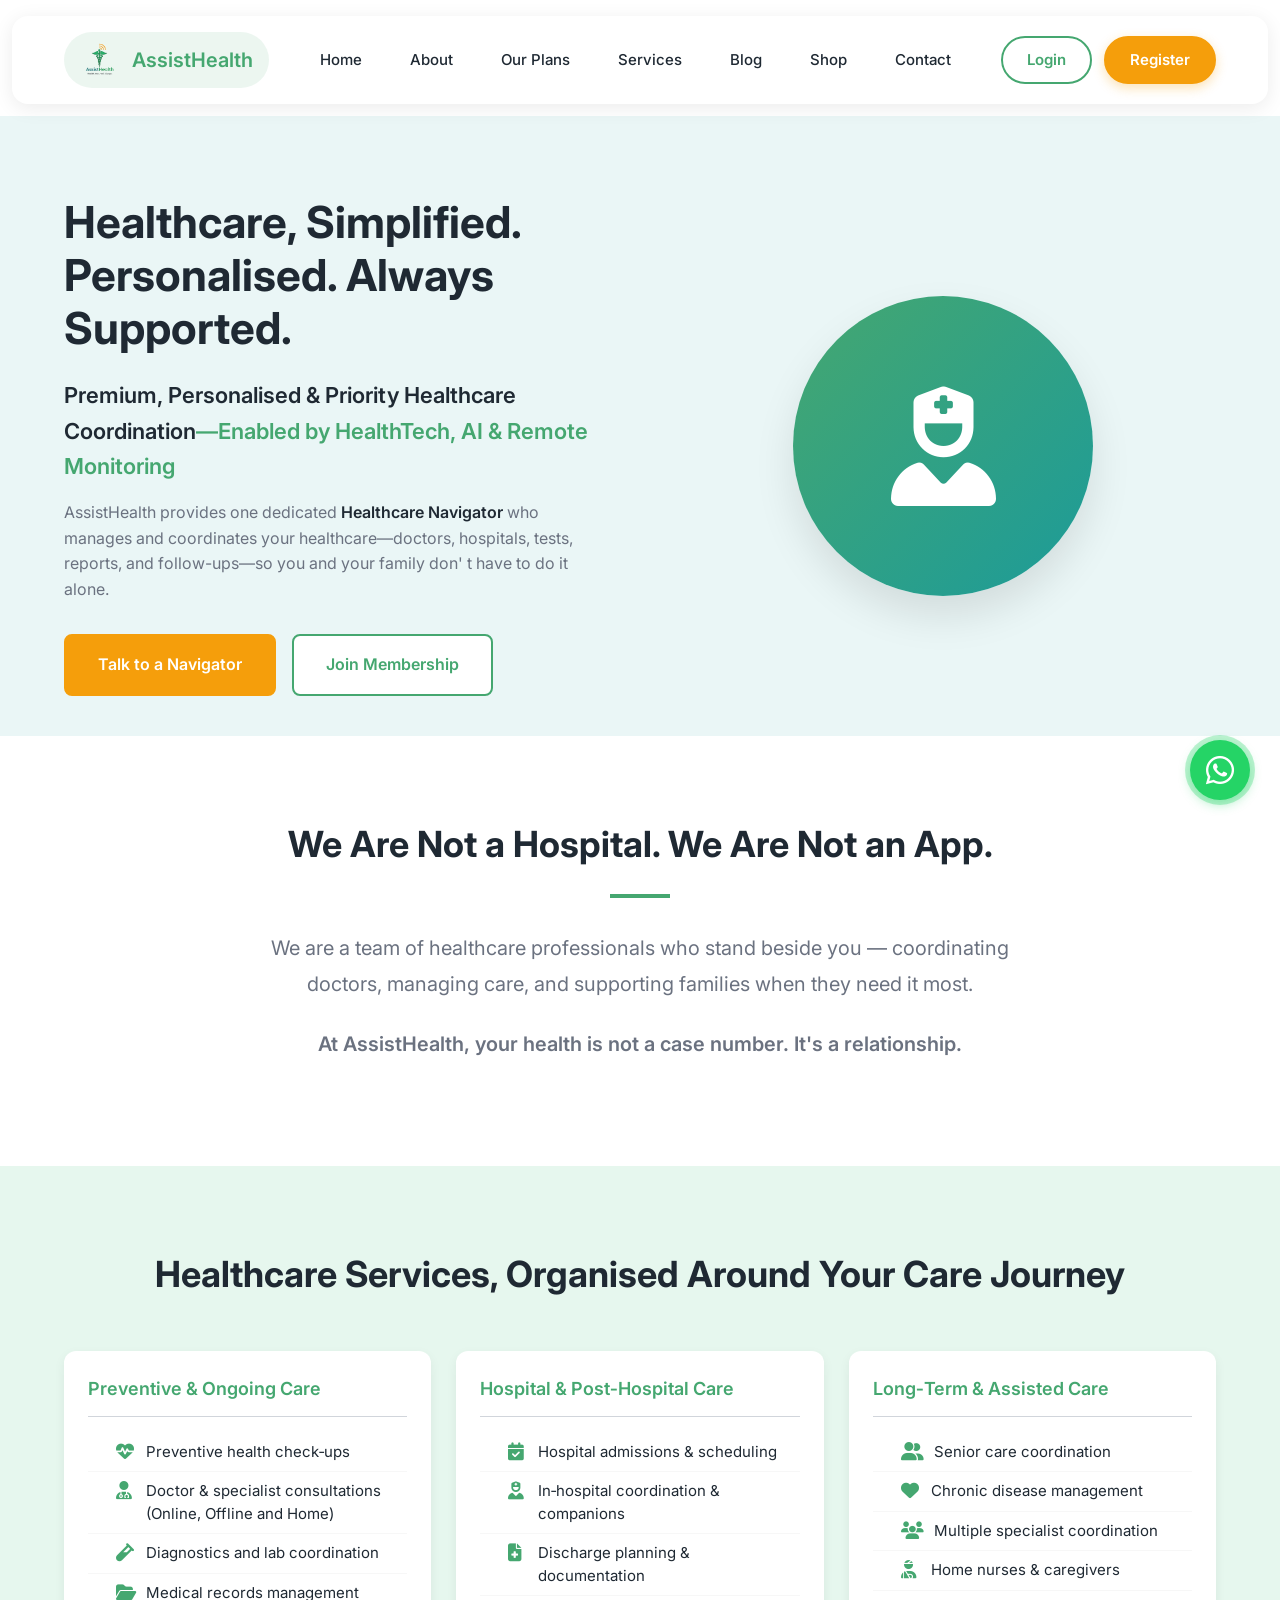
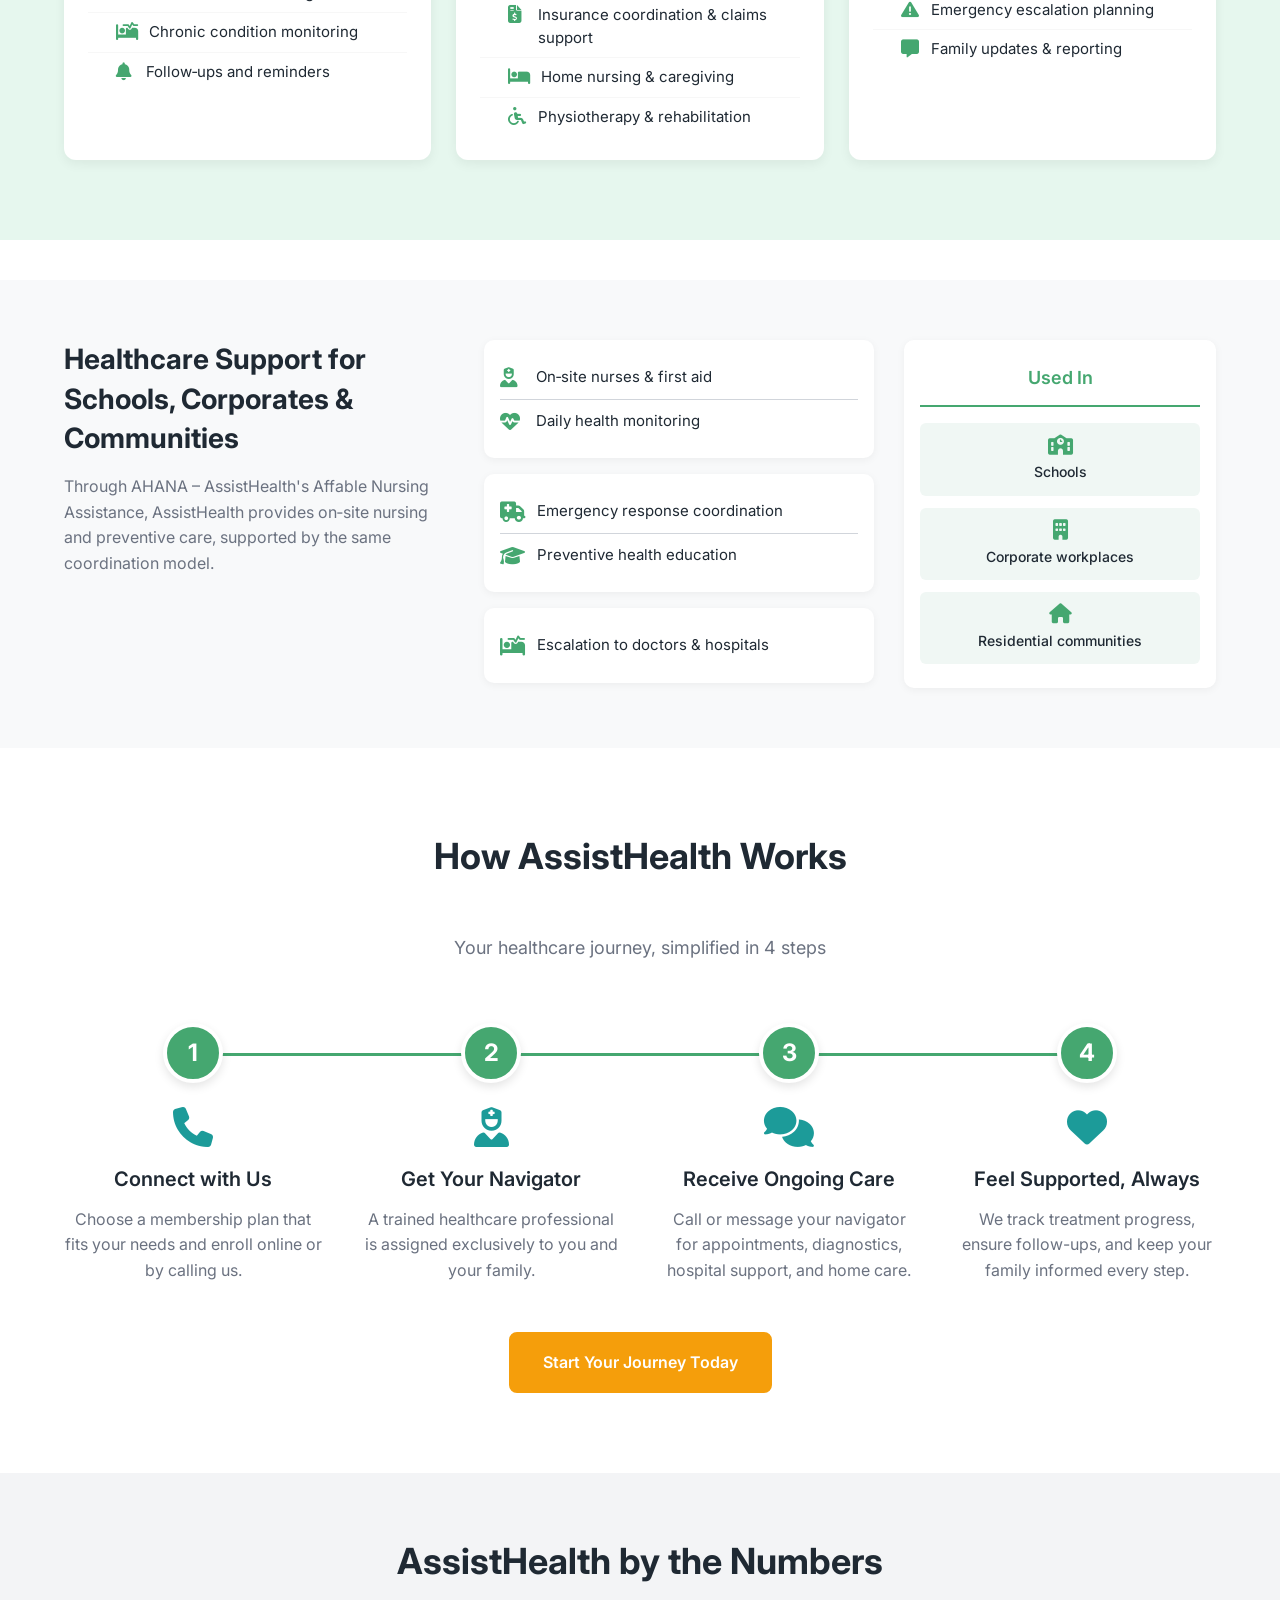
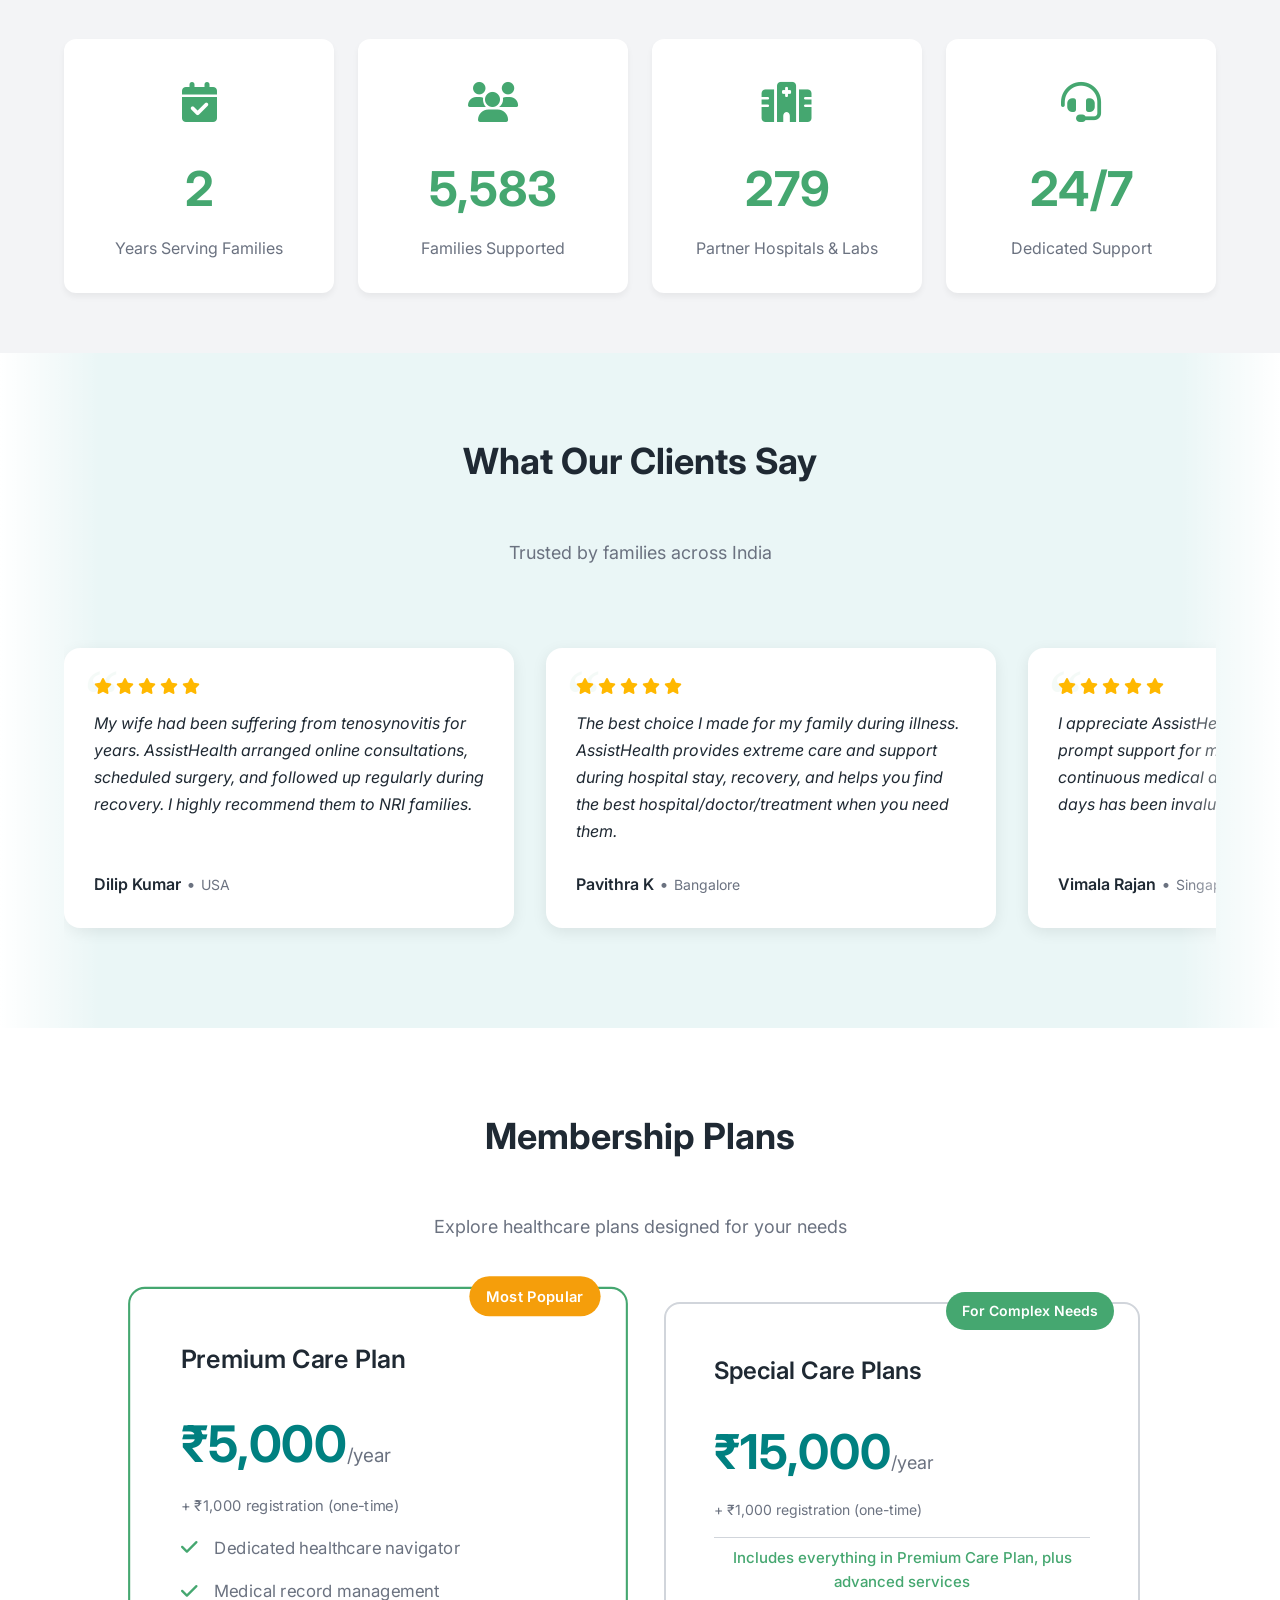
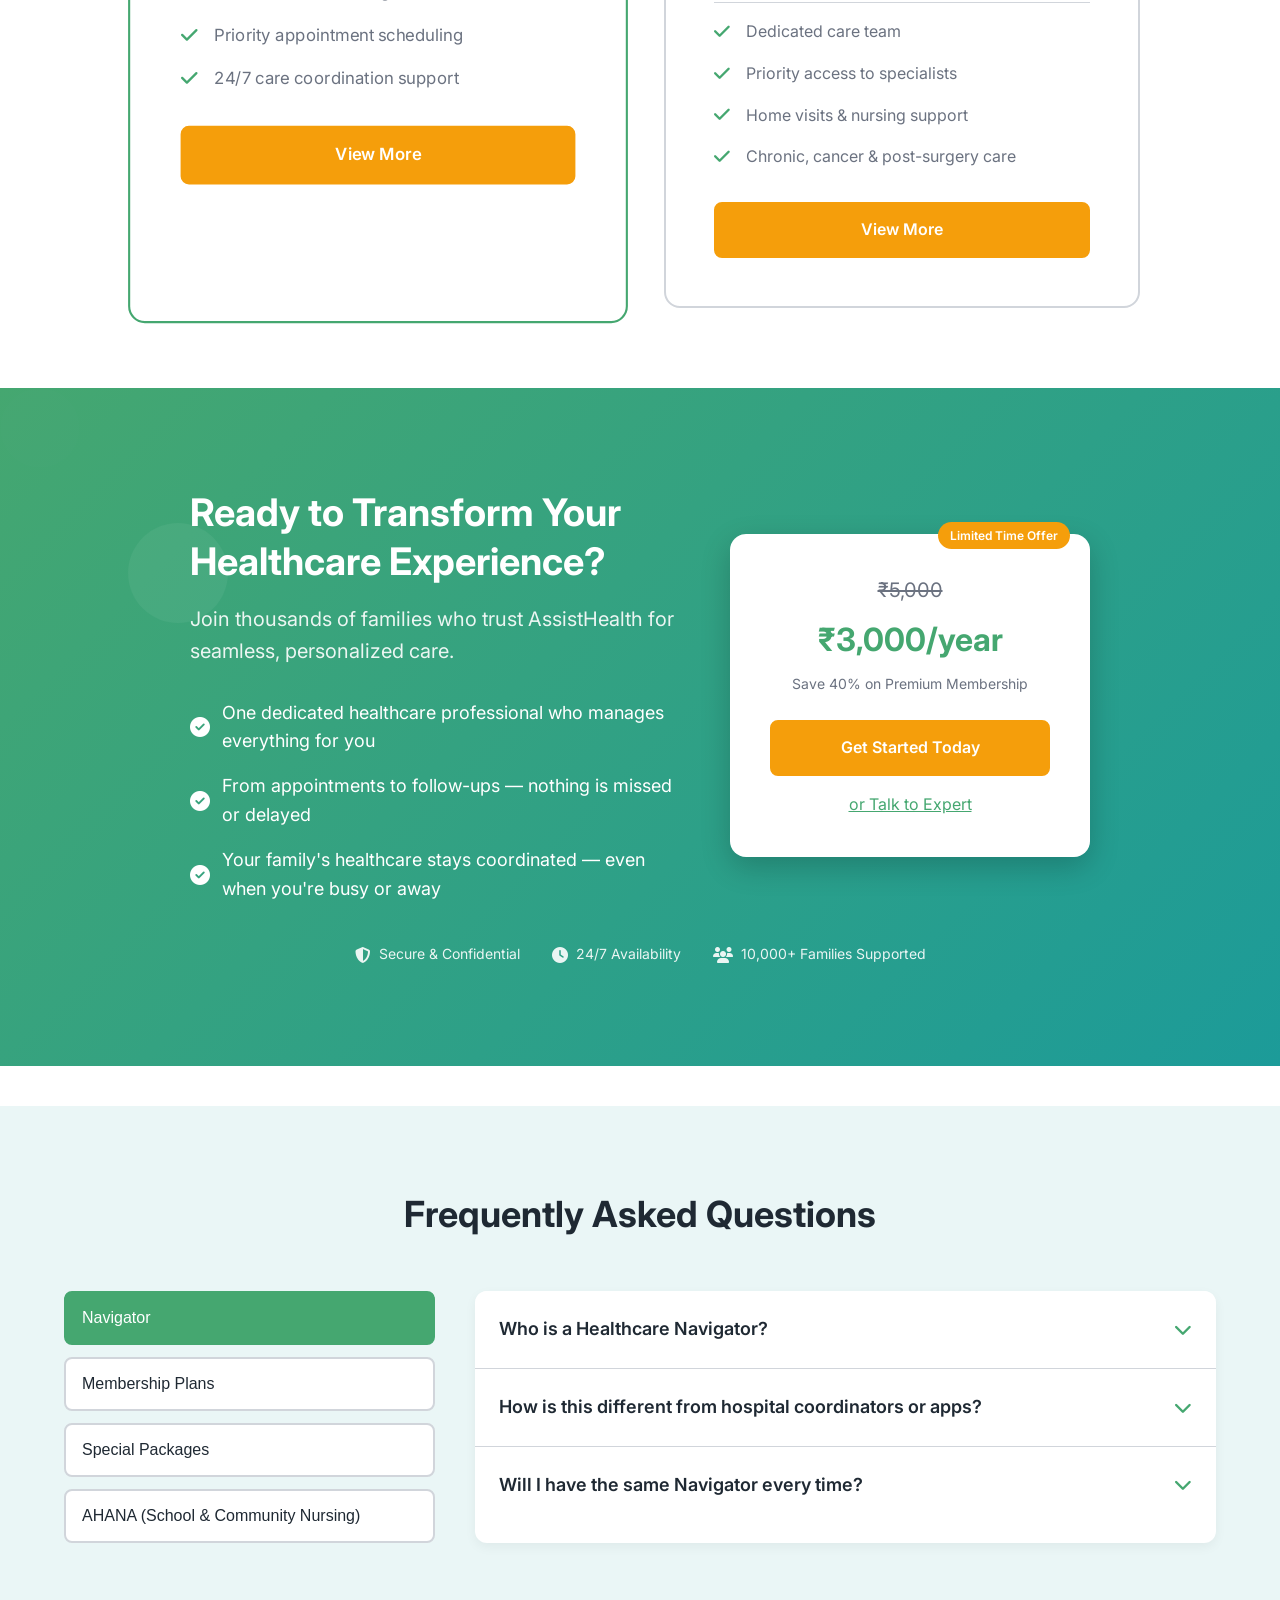
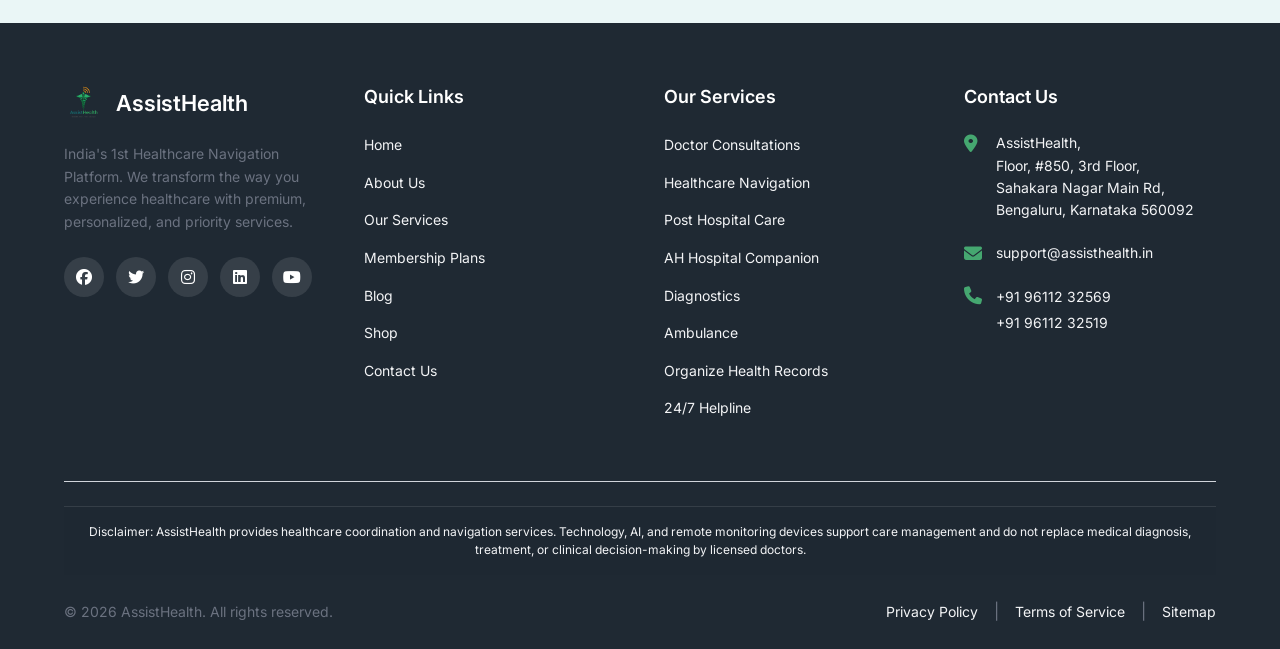
==== index.html @ effc54f1 "Add FAQ section with navigator, membership plans, special packages, and AHANA categories" ====
<!DOCTYPE html>
<html lang="en">
<head>
    <meta charset="UTF-8">
    <meta name="viewport" content="width=device-width, initial-scale=1.0">
    <title>AssistHealth - Your Personal Healthcare Navigator in India</title>
    <meta name="description" content="Personal healthcare navigators in India using technology, AI, and remote monitoring devices to coordinate doctors, diagnostics, hospitals & senior care.">
    
    <!-- Favicon and Touch Icons -->
    <link rel="apple-touch-icon" sizes="180x180" href="images/apple-touch-icon.png">
    <link rel="icon" type="image/png" sizes="32x32" href="images/favicon-32x32.png">
    <link rel="icon" type="image/png" sizes="16x16" href="images/favicon-16x16.png">
    <link rel="shortcut icon" type="image/x-icon" href="images/favicon.ico">
    <link rel="manifest" href="images/site.webmanifest">
    <meta name="theme-color" content="#45A770">
    
    <!-- Font Awesome -->
    <link rel="stylesheet" href="https://cdnjs.cloudflare.com/ajax/libs/font-awesome/6.4.0/css/all.min.css">
    
    <!-- Google Fonts -->
    <link href="https://fonts.googleapis.com/css2?family=Inter:wght@400;500;600;700&display=swap" rel="stylesheet">
    
    <!-- Custom CSS -->
    <link rel="stylesheet" href="css/style.css">
</head>
<body>


    <!-- Header -->
    <header class="header">
        <div class="container">
            <div class="header-content">
                <div class="logo-container">
                    <img src="images/AH1.png" alt="AssistHealth Logo" class="logo">
                    <span class="logo-text">AssistHealth</span>
                </div>
                <nav class="nav">
                    <ul class="nav-list">
                        <li><a href="#home">Home</a></li>
                        <li><a href="#about">About</a></li>
                        <li><a href="#services">Our Plans</a></li>
                        <li><a href="#services">Services</a></li>
                        <li><a href="#blog">Blog</a></li>
                        <li><a href="#shop">Shop</a></li>
                        <li><a href="#contact">Contact</a></li>
                    </ul>
                </nav>
                <div class="header-buttons">
                    <a href="minimal-login.html" class="header-btn-secondary">Login</a>
                    <a href="#contact" class="header-btn-primary">Register</a>
                </div>
                <button class="mobile-menu-toggle" aria-label="Toggle menu">
                    <span></span>
                    <span></span>
                    <span></span>
                </button>
            </div>
        </div>
    </header>

    <!-- Hero Section -->
    <section class="hero" id="home">
        <div class="container">
            <div class="hero-content">
                <div class="hero-text">
                    <h1>Healthcare, Simplified. Personalised. Always Supported.</h1>
                    <div class="hero-subheading">
                        <p><strong>Premium, Personalised & Priority Healthcare Coordination</strong>—Enabled by HealthTech, AI & Remote Monitoring</p>
                        <p>AssistHealth provides one dedicated <strong>Healthcare Navigator</strong> who manages and coordinates your healthcare—doctors, hospitals, tests, reports, and follow-ups—so you and your family don' t have to do it alone.</p>
                    </div>
                    <div class="hero-buttons">
                        <a href="#contact" class="btn btn-primary btn-large">Talk to a Navigator</a>
                        <a href="#plans" class="btn btn-secondary btn-large">Join Membership</a>
                    </div>
                </div>
                <div class="hero-visual">
                    <div class="hero-icon-circle">
                        <i class="fas fa-user-nurse"></i>
                    </div>
                </div>
            </div>
        </div>
    </section>


    <!-- Who We Are -->
    <section class="who-we-are" id="about">
        <div class="container">
            <div class="who-content">
                <h2>We Are Not a Hospital. We Are Not an App.</h2>
                <div class="underline"></div>
                <p>We are a team of healthcare professionals who stand beside you — coordinating doctors, managing care, and supporting families when they need it most.</p>
                <p class="highlight-text">At AssistHealth, your health is not a case number. It's a relationship.</p>
            </div>
        </div>
    </section>

    <!-- Services Section -->
    <section class="services" id="services">
        <div class="container">
            <h2 class="section-title">Healthcare Services, Organised Around Your Care Journey</h2>
            <div class="services-journey-grid">
                <div class="service-journey-column">
                    <h3>Preventive & Ongoing Care</h3>
                    <ul class="service-list">
                        <li><i class="fas fa-heartbeat"></i> Preventive health check‑ups</li>
                        <li><i class="fas fa-user-md"></i> Doctor & specialist consultations (Online, Offline and Home)</li>
                        <li><i class="fas fa-vial"></i> Diagnostics and lab coordination</li>
                        <li><i class="fas fa-folder-open"></i> Medical records management</li>
                        <li><i class="fas fa-procedures"></i> Chronic condition monitoring</li>
                        <li><i class="fas fa-bell"></i> Follow‑ups and reminders</li>
                    </ul>
                </div>
                
                <div class="service-journey-column">
                    <h3>Hospital & Post‑Hospital Care</h3>
                    <ul class="service-list">
                        <li><i class="fas fa-calendar-check"></i> Hospital admissions & scheduling</li>
                        <li><i class="fas fa-user-nurse"></i> In‑hospital coordination & companions</li>
                        <li><i class="fas fa-file-medical"></i> Discharge planning & documentation</li>
                        <li><i class="fas fa-file-invoice-dollar"></i> Insurance coordination & claims support</li>
                        <li><i class="fas fa-bed"></i> Home nursing & caregiving</li>
                        <li><i class="fas fa-wheelchair"></i> Physiotherapy & rehabilitation</li>
                    </ul>
                </div>
                
                <div class="service-journey-column">
                    <h3>Long‑Term & Assisted Care</h3>
                    <ul class="service-list">
                        <li><i class="fas fa-user-friends"></i> Senior care coordination</li>
                        <li><i class="fas fa-heart"></i> Chronic disease management</li>
                        <li><i class="fas fa-users"></i> Multiple specialist coordination</li>
                        <li><i class="fas fa-user-injured"></i> Home nurses & caregivers</li>
                        <li><i class="fas fa-exclamation-triangle"></i> Emergency escalation planning</li>
                        <li><i class="fas fa-comment-alt"></i> Family updates & reporting</li>
                    </ul>
                </div>
            </div>
        </div>
    </section>

    <!-- Healthcare Support for Schools, Corporates & Communities -->
    <section class="community-support" id="b2b-services">
        <div class="container">
            <div class="community-content">
                <div class="community-header">
                    <h2>Healthcare Support for Schools, Corporates & Communities</h2>
                    <p>Through AHANA – AssistHealth's Affable Nursing Assistance, AssistHealth provides on‑site nursing and preventive care, supported by the same coordination model.</p>
                </div>
                
                <div class="community-services">
                    <div class="primary-services">
                        <div class="service-group">
                            <div class="service-item">
                                <i class="fas fa-user-nurse"></i>
                                <span>On‑site nurses & first aid</span>
                            </div>
                            <div class="service-item">
                                <i class="fas fa-heartbeat"></i>
                                <span>Daily health monitoring</span>
                            </div>
                        </div>
                        
                        <div class="service-group">
                            <div class="service-item">
                                <i class="fas fa-ambulance"></i>
                                <span>Emergency response coordination</span>
                            </div>
                            <div class="service-item">
                                <i class="fas fa-graduation-cap"></i>
                                <span>Preventive health education</span>
                            </div>
                        </div>
                        
                        <div class="service-group">
                            <div class="service-item">
                                <i class="fas fa-procedures"></i>
                                <span>Escalation to doctors & hospitals</span>
                            </div>
                        </div>
                    </div>
                </div>
                
                <div class="community-used-in">
                    <h3>Used In</h3>
                    <div class="used-in-badges">
                        <div class="used-in-badge">
                            <i class="fas fa-school"></i>
                            <span>Schools</span>
                        </div>
                        <div class="used-in-badge">
                            <i class="fas fa-building"></i>
                            <span>Corporate workplaces</span>
                        </div>
                        <div class="used-in-badge">
                            <i class="fas fa-home"></i>
                            <span>Residential communities</span>
                        </div>
                    </div>
                </div>
            </div>
        </div>
    </section>

    <!-- How It Works -->
    <section class="how-it-works" id="how-it-works">
        <div class="container">
            <h2 class="section-title">How AssistHealth Works</h2>
            <p class="section-subtitle">Your healthcare journey, simplified in 4 steps</p>
            
            <div class="process-flow">
                <div class="process-step">
                    <div class="step-number">1</div>
                    <i class="fas fa-phone step-icon"></i>
                    <h3>Connect with Us</h3>
                    <p>Choose a membership plan that fits your needs and enroll online or by calling us.</p>
                </div>

                <div class="process-step">
                    <div class="step-number">2</div>
                    <i class="fas fa-user-nurse step-icon"></i>
                    <h3>Get Your Navigator</h3>
                    <p>A trained healthcare professional is assigned exclusively to you and your family.</p>
                </div>

                <div class="process-step">
                    <div class="step-number">3</div>
                    <i class="fas fa-comments step-icon"></i>
                    <h3>Receive Ongoing Care</h3>
                    <p>Call or message your navigator for appointments, diagnostics, hospital support, and home care.</p>
                </div>

                <div class="process-step">
                    <div class="step-number">4</div>
                    <i class="fas fa-heart step-icon"></i>
                    <h3>Feel Supported, Always</h3>
                    <p>We track treatment progress, ensure follow-ups, and keep your family informed every step.</p>
                </div>
            </div>

            <div class="process-cta">
                <a href="#contact" class="btn btn-primary btn-large">Start Your Journey Today</a>
            </div>
        </div>
    </section>


    <!-- Stats Counter Section -->
    <section class="stats-section" id="stats">
        <div class="container">
            <h2 class="section-title">AssistHealth by the Numbers</h2>
            <div class="stats-grid">
                <div class="stat-card">
                    <div class="stat-icon">
                        <i class="fas fa-calendar-check"></i>
                    </div>
                    <div class="stat-number" data-target="5">0</div>
                    <div class="stat-label">Years Serving Families</div>
                </div>
                
                <div class="stat-card">
                    <div class="stat-icon">
                        <i class="fas fa-users"></i>
                    </div>
                    <div class="stat-number" data-target="10000">0</div>
                    <div class="stat-label">Families Supported</div>
                </div>
                
                <div class="stat-card">
                    <div class="stat-icon">
                        <i class="fas fa-hospital"></i>
                    </div>
                    <div class="stat-number" data-target="500">0</div>
                    <div class="stat-label">Partner Hospitals & Labs</div>
                </div>
                
                <div class="stat-card">
                    <div class="stat-icon">
                        <i class="fas fa-headset"></i>
                    </div>
                    <div class="stat-number">24/7</div>
                    <div class="stat-label">Dedicated Support</div>
                </div>
            </div>
        </div>
    </section>

    <!-- Testimonials Section -->
    <section class="testimonials" id="testimonials">
        <div class="container">
            <h2 class="section-title">What Our Clients Say</h2>
            <p class="section-subtitle">Trusted by families across India</p>
            
            <div class="testimonials-container">
                <div class="testimonials-track">
                    
                    <!-- Testimonial 1 -->
                    <div class="testimonial-card">
                        <div class="testimonial-rating">
                            <i class="fas fa-star"></i>
                            <i class="fas fa-star"></i>
                            <i class="fas fa-star"></i>
                            <i class="fas fa-star"></i>
                            <i class="fas fa-star"></i>
                        </div>
                        <blockquote class="testimonial-quote">
                            My wife had been suffering from tenosynovitis for years. AssistHealth arranged online consultations, scheduled surgery, and followed up regularly during recovery. I highly recommend them to NRI families.
                        </blockquote>
                        <div class="testimonial-author">
                            <span class="author-name">Dilip Kumar</span> <span class="author-separator">•</span> <span class="author-location">USA</span>
                        </div>
                    </div>

                    <!-- Testimonial 2 -->
                    <div class="testimonial-card">
                        <div class="testimonial-rating">
                            <i class="fas fa-star"></i>
                            <i class="fas fa-star"></i>
                            <i class="fas fa-star"></i>
                            <i class="fas fa-star"></i>
                            <i class="fas fa-star"></i>
                        </div>
                        <blockquote class="testimonial-quote">
                            The best choice I made for my family during illness. AssistHealth provides extreme care and support during hospital stay, recovery, and helps you find the best hospital/doctor/treatment when you need them.
                        </blockquote>
                        <div class="testimonial-author">
                            <span class="author-name">Pavithra K</span> <span class="author-separator">•</span> <span class="author-location">Bangalore</span>
                        </div>
                    </div>

                    <!-- Testimonial 3 -->
                    <div class="testimonial-card">
                        <div class="testimonial-rating">
                            <i class="fas fa-star"></i>
                            <i class="fas fa-star"></i>
                            <i class="fas fa-star"></i>
                            <i class="fas fa-star"></i>
                            <i class="fas fa-star"></i>
                        </div>
                        <blockquote class="testimonial-quote">
                            I appreciate AssistHealth for their exceptional and prompt support for my mother overnight. The continuous medical assistance provided over 15 days has been invaluable.
                        </blockquote>
                        <div class="testimonial-author">
                            <span class="author-name">Vimala Rajan</span> <span class="author-separator">•</span> <span class="author-location">Singapore</span>
                        </div>
                    </div>

                    <!-- Testimonial 4 -->
                    <div class="testimonial-card">
                        <div class="testimonial-rating">
                            <i class="fas fa-star"></i>
                            <i class="fas fa-star"></i>
                            <i class="fas fa-star"></i>
                            <i class="fas fa-star"></i>
                            <i class="fas fa-star"></i>
                        </div>
                        <blockquote class="testimonial-quote">
                            I highly recommend AssistHealth for their outstanding service in managing my mother's health condition. The team was empathetic, professional, and offered personalized care throughout.
                        </blockquote>
                        <div class="testimonial-author">
                            <span class="author-name">Sai Manohar</span> <span class="author-separator">•</span> <span class="author-location">Bangalore</span>
                        </div>
                    </div>

                    <!-- Testimonial 5 -->
                    <div class="testimonial-card">
                        <div class="testimonial-rating">
                            <i class="fas fa-star"></i>
                            <i class="fas fa-star"></i>
                            <i class="fas fa-star"></i>
                            <i class="fas fa-star"></i>
                            <i class="fas fa-star"></i>
                        </div>
                        <blockquote class="testimonial-quote">
                            I am grateful for promptly providing necessary medication and securing a tele-consultation within 5 minutes. I appreciate the swift response from the USA.
                        </blockquote>
                        <div class="testimonial-author">
                            <span class="author-name">Vikram Lekkala</span> <span class="author-separator">•</span> <span class="author-location">USA</span>
                        </div>
                    </div>

                    <!-- Duplicate Testimonials for Seamless Loop -->
                    
                    <!-- Testimonial 1 (Duplicate) -->
                    <div class="testimonial-card">
                        <div class="testimonial-rating">
                            <i class="fas fa-star"></i>
                            <i class="fas fa-star"></i>
                            <i class="fas fa-star"></i>
                            <i class="fas fa-star"></i>
                            <i class="fas fa-star"></i>
                        </div>
                        <blockquote class="testimonial-quote">
                            My wife had been suffering from tenosynovitis for years. AssistHealth arranged online consultations, scheduled surgery, and followed up regularly during recovery. I highly recommend them to NRI families.
                        </blockquote>
                        <div class="testimonial-author">
                            <span class="author-name">Dilip Kumar</span> <span class="author-separator">•</span> <span class="author-location">USA</span>
                        </div>
                    </div>

                    <!-- Testimonial 2 (Duplicate) -->
                    <div class="testimonial-card">
                        <div class="testimonial-rating">
                            <i class="fas fa-star"></i>
                            <i class="fas fa-star"></i>
                            <i class="fas fa-star"></i>
                            <i class="fas fa-star"></i>
                            <i class="fas fa-star"></i>
                        </div>
                        <blockquote class="testimonial-quote">
                            The best choice I made for my family during illness. AssistHealth provides extreme care and support during hospital stay, recovery, and helps you find the best hospital/doctor/treatment when you need them.
                        </blockquote>
                        <div class="testimonial-author">
                            <span class="author-name">Pavithra K</span> <span class="author-separator">•</span> <span class="author-location">Bangalore</span>
                        </div>
                    </div>

                    <!-- Testimonial 3 (Duplicate) -->
                    <div class="testimonial-card">
                        <div class="testimonial-rating">
                            <i class="fas fa-star"></i>
                            <i class="fas fa-star"></i>
                            <i class="fas fa-star"></i>
                            <i class="fas fa-star"></i>
                            <i class="fas fa-star"></i>
                        </div>
                        <blockquote class="testimonial-quote">
                            I appreciate AssistHealth for their exceptional and prompt support for my mother overnight. The continuous medical assistance provided over 15 days has been invaluable.
                        </blockquote>
                        <div class="testimonial-author">
                            <span class="author-name">Vimala Rajan</span> <span class="author-separator">•</span> <span class="author-location">Singapore</span>
                        </div>
                    </div>

                    <!-- Testimonial 4 (Duplicate) -->
                    <div class="testimonial-card">
                        <div class="testimonial-rating">
                            <i class="fas fa-star"></i>
                            <i class="fas fa-star"></i>
                            <i class="fas fa-star"></i>
                            <i class="fas fa-star"></i>
                            <i class="fas fa-star"></i>
                        </div>
                        <blockquote class="testimonial-quote">
                            I highly recommend AssistHealth for their outstanding service in managing my mother's health condition. The team was empathetic, professional, and offered personalized care throughout.
                        </blockquote>
                        <div class="testimonial-author">
                            <span class="author-name">Sai Manohar</span> <span class="author-separator">•</span> <span class="author-location">Bangalore</span>
                        </div>
                    </div>

                    <!-- Testimonial 5 (Duplicate) -->
                    <div class="testimonial-card">
                        <div class="testimonial-rating">
                            <i class="fas fa-star"></i>
                            <i class="fas fa-star"></i>
                            <i class="fas fa-star"></i>
                            <i class="fas fa-star"></i>
                            <i class="fas fa-star"></i>
                        </div>
                        <blockquote class="testimonial-quote">
                            I am grateful for promptly providing necessary medication and securing a tele-consultation within 5 minutes. I appreciate the swift response from the USA.
                        </blockquote>
                        <div class="testimonial-author">
                            <span class="author-name">Vikram Lekkala</span> <span class="author-separator">•</span> <span class="author-location">USA</span>
                        </div>
                    </div>

                </div>
            </div>
            
            <!-- Fade Edges -->
            <div class="fade-left"></div>
            <div class="fade-right"></div>
        </div>
    </section>

    <!-- Membership Plans Section -->
    <section class="membership-plans" id="plans">
        <div class="container">
            <h2 class="section-title">Membership Plans</h2>
            <p class="section-subtitle">Explore healthcare plans designed for your needs</p>
            
            <div class="plans-grid">
                
                <!-- Premium Care Plan -->
                <div class="plan-card featured-plan">
                    <div class="plan-badge">Most Popular</div>
                    <h3>Premium Care Plan</h3>
                    <div class="plan-price">₹5,000<span>/year</span></div>
                    <p class="plan-subtext">+ ₹1,000 registration (one-time)</p>
                    <ul class="plan-features">
                        <li><i class="fas fa-check"></i> Dedicated healthcare navigator</li>
                        <li><i class="fas fa-check"></i> Medical record management</li>
                        <li><i class="fas fa-check"></i> Priority appointment scheduling</li>
                        <li><i class="fas fa-check"></i> 24/7 care coordination support</li>
                    </ul>
                    <a href="#contact" class="btn btn-primary">View More</a>
                </div>

                <!-- Special Care Plans -->
                <div class="plan-card">
                    <div class="plan-badge teal-badge">For Complex Needs</div>
                    <h3>Special Care Plans</h3>
                    <div class="plan-price">₹15,000<span>/year</span></div>
                    <p class="plan-subtext">+ ₹1,000 registration (one-time)</p>
                    <p class="plan-includes">Includes everything in Premium Care Plan, plus advanced services</p>
                    <ul class="plan-features">
                        <li><i class="fas fa-check"></i> Dedicated care team</li>
                        <li><i class="fas fa-check"></i> Priority access to specialists</li>
                        <li><i class="fas fa-check"></i> Home visits & nursing support</li>
                        <li><i class="fas fa-check"></i> Chronic, cancer & post-surgery care</li>
                    </ul>
                    <a href="#contact" class="btn btn-primary">View More</a>
                </div>

            </div>
        </div>
    </section>


    <!-- CTA Section -->
    <section class="cta-section">
        <div class="container">
            <div class="cta-content">
                <div class="cta-text">
                    <h2>Ready to Transform Your Healthcare Experience?</h2>
                    <p>Join thousands of families who trust AssistHealth for seamless, personalized care.</p>
                    
                    <div class="benefits">
                        <div class="benefit">
                            <i class="fas fa-check-circle"></i>
                            <span>One dedicated healthcare professional who manages everything for you</span>
                        </div>
                        <div class="benefit">
                            <i class="fas fa-check-circle"></i>
                            <span>From appointments to follow-ups — nothing is missed or delayed</span>
                        </div>
                        <div class="benefit">
                            <i class="fas fa-check-circle"></i>
                            <span>Your family's healthcare stays coordinated — even when you're busy or away</span>
                        </div>
                    </div>
                </div>
                
                <div class="cta-box">
                    <div class="offer-badge">Limited Time Offer</div>
                    <div class="pricing">
                        <div class="original-price">₹5,000</div>
                        <div class="current-price">₹3,000/year</div>
                        <div class="savings">Save 40% on Premium Membership</div>
                    </div>
                    <a href="#contact" class="btn btn-primary btn-large cta-button">Get Started Today</a>
                    <a href="#contact" class="talk-to-expert">or Talk to Expert</a>
                </div>
            </div>
            
            <div class="trust-elements">
                <div class="trust-item">
                    <i class="fas fa-shield-alt"></i> Secure & Confidential
                </div>
                <div class="trust-item">
                    <i class="fas fa-clock"></i> 24/7 Availability
                </div>
                <div class="trust-item">
                    <i class="fas fa-users"></i> 10,000+ Families Supported
                </div>
            </div>
        </div>
    </section>

    <!-- FAQ Section -->
    <section class="faq-section" id="faq">
        <div class="container">
            <h2 class="section-title">Frequently Asked Questions</h2>
            <div class="faq-container">
                <div class="faq-categories">
                    <button class="category-btn active" data-category="navigator">Navigator</button>
                    <button class="category-btn" data-category="membership">Membership Plans</button>
                    <button class="category-btn" data-category="packages">Special Packages</button>
                    <button class="category-btn" data-category="ahana">AHANA (School & Community Nursing)</button>
                </div>
                
                <div class="faq-accordion">
                    <!-- Navigator FAQs -->
                    <div class="faq-category" id="navigator">
                        <div class="faq-item">
                            <div class="faq-question">
                                <h3>Who is a Healthcare Navigator?</h3>
                                <i class="fas fa-chevron-down"></i>
                            </div>
                            <div class="faq-answer">
                                <p>A qualified healthcare professional assigned to you or your family. They coordinate doctors, hospitals, tests, reports, and follow-ups so you don't manage healthcare alone. They do not provide medical advice.</p>
                            </div>
                        </div>
                        
                        <div class="faq-item">
                            <div class="faq-question">
                                <h3>How is this different from hospital coordinators or apps?</h3>
                                <i class="fas fa-chevron-down"></i>
                            </div>
                            <div class="faq-answer">
                                <p>Hospital coordinators work within one hospital. Apps provide information without accountability. Your Navigator works across providers, before, during, and after treatment.</p>
                            </div>
                        </div>
                        
                        <div class="faq-item">
                            <div class="faq-question">
                                <h3>Will I have the same Navigator every time?</h3>
                                <i class="fas fa-chevron-down"></i>
                            </div>
                            <div class="faq-answer">
                                <p>Yes. You are assigned one dedicated Navigator for continuity, familiarity with your history, and faster coordination.</p>
                            </div>
                        </div>
                    </div>
                    
                    <!-- Membership Plans FAQs -->
                    <div class="faq-category" id="membership">
                        <div class="faq-item">
                            <div class="faq-question">
                                <h3>What does an AssistHealth membership include?</h3>
                                <i class="fas fa-chevron-down"></i>
                            </div>
                            <div class="faq-answer">
                                <ul>
                                    <li>Dedicated Healthcare Navigator</li>
                                    <li>Doctor & specialist coordination</li>
                                    <li>Diagnostics & report management</li>
                                    <li>Hospital admission & discharge support</li>
                                    <li>Follow-ups & continuity of care</li>
                                    <li>Family updates (including NRIs)</li>
                                </ul>
                                <p>AssistHealth coordinates care. It does not provide medical treatment.</p>
                            </div>
                        </div>
                        
                        <div class="faq-item">
                            <div class="faq-question">
                                <h3>Does AssistHealth replace doctors or hospitals?</h3>
                                <i class="fas fa-chevron-down"></i>
                            </div>
                            <div class="faq-answer">
                                <p>No. AssistHealth ensures the right care, at the right place, at the right time.</p>
                            </div>
                        </div>
                        
                        <div class="faq-item">
                            <div class="faq-question">
                                <h3>Who is AssistHealth best suited for?</h3>
                                <i class="fas fa-chevron-down"></i>
                            </div>
                            <div class="faq-answer">
                                <ul>
                                    <li>Families with elderly parents</li>
                                    <li>Chronic or long-term health needs</li>
                                    <li>Busy professionals</li>
                                    <li>NRIs managing family health in India</li>
                                    <li>Anyone seeking organised healthcare support</li>
                                </ul>
                            </div>
                        </div>
                    </div>
                    
                    <!-- Special Packages FAQs -->
                    <div class="faq-category" id="packages">
                        <div class="faq-item">
                            <div class="faq-question">
                                <h3>What are Special Packages?</h3>
                                <i class="fas fa-chevron-down"></i>
                            </div>
                            <div class="faq-answer">
                                <p>Enhanced care programs for intensive or long-term healthcare needs, including senior care, cancer care, post-surgery recovery, and complex treatments.</p>
                            </div>
                        </div>
                        
                        <div class="faq-item">
                            <div class="faq-question">
                                <h3>How are they different from regular membership?</h3>
                                <i class="fas fa-chevron-down"></i>
                            </div>
                            <div class="faq-answer">
                                <p>Regular membership covers general healthcare coordination. Special Packages include higher Navigator involvement, structured care plans, and frequent follow-ups.</p>
                            </div>
                        </div>
                        
                        <div class="faq-item">
                            <div class="faq-question">
                                <h3>Can I upgrade later?</h3>
                                <i class="fas fa-chevron-down"></i>
                            </div>
                            <div class="faq-answer">
                                <p>Yes. You can upgrade anytime without repeating medical history or records.</p>
                            </div>
                        </div>
                    </div>
                    
                    <!-- AHANA FAQs -->
                    <div class="faq-category" id="ahana">
                        <div class="faq-item">
                            <div class="faq-question">
                                <h3>What is AHANA?</h3>
                                <i class="fas fa-chevron-down"></i>
                            </div>
                            <div class="faq-answer">
                                <p>AHANA is AssistHealth's school, corporate, and community healthcare initiative combining on-site nursing with Navigator-led coordination.</p>
                            </div>
                        </div>
                        
                        <div class="faq-item">
                            <div class="faq-question">
                                <h3>Can AHANA manage a school infirmary?</h3>
                                <i class="fas fa-chevron-down"></i>
                            </div>
                            <div class="faq-answer">
                                <p>Yes. AHANA can manage the infirmary by deploying trained nurses, managing daily operations, maintaining medical records & incident logs, and coordinating parents, doctors, and hospitals.</p>
                            </div>
                        </div>
                        
                        <div class="faq-item">
                            <div class="faq-question">
                                <h3>How does this help schools and parents?</h3>
                                <i class="fas fa-chevron-down"></i>
                            </div>
                            <div class="faq-answer">
                                <ul>
                                    <li>Reduced administrative burden</li>
                                    <li>Standardised healthcare response</li>
                                    <li>Better documentation & compliance</li>
                                    <li>Clear parent communication</li>
                                    <li>Structured escalation inside and outside campus</li>
                                </ul>
                            </div>
                        </div>
                    </div>
                </div>
            </div>
        </div>
    </section>

    <!-- Footer -->
    <footer class="footer" id="contact">
        <div class="container">
            <div class="footer-content">
                
                <!-- Column 1: Brand & Social -->
                <div class="footer-column">
                    <div class="footer-logo">
                        <img src="images/AH1.png" alt="AssistHealth Logo">
                        <span>AssistHealth</span>
                    </div>
                    <p class="footer-tagline">India's 1st Healthcare Navigation Platform. We transform the way you experience healthcare with premium, personalized, and priority services.</p>
                    <div class="social-links">
                        <a href="#" aria-label="Facebook"><i class="fab fa-facebook"></i></a>
                        <a href="#" aria-label="Twitter"><i class="fab fa-twitter"></i></a>
                        <a href="#" aria-label="Instagram"><i class="fab fa-instagram"></i></a>
                        <a href="#" aria-label="LinkedIn"><i class="fab fa-linkedin"></i></a>
                        <a href="#" aria-label="YouTube"><i class="fab fa-youtube"></i></a>
                    </div>
                </div>

                <!-- Column 2: Quick Links -->
                <div class="footer-column">
                    <h3>Quick Links</h3>
                    <ul>
                        <li><a href="#home">Home</a></li>
                        <li><a href="#about">About Us</a></li>
                        <li><a href="#services">Our Services</a></li>
                        <li><a href="#plans">Membership Plans</a></li>
                        <li><a href="#blog">Blog</a></li>
                        <li><a href="#shop">Shop</a></li>
                        <li><a href="#contact">Contact Us</a></li>
                    </ul>
                </div>

                <!-- Column 3: Our Services -->
                <div class="footer-column">
                    <h3>Our Services</h3>
                    <ul>
                        <li><a href="#services">Doctor Consultations</a></li>
                        <li><a href="#services">Healthcare Navigation</a></li>
                        <li><a href="#services">Post Hospital Care</a></li>
                        <li><a href="#services">AH Hospital Companion</a></li>
                        <li><a href="#services">Diagnostics</a></li>
                        <li><a href="#services">Ambulance</a></li>
                        <li><a href="#services">Organize Health Records</a></li>
                        <li><a href="#services">24/7 Helpline</a></li>
                    </ul>
                </div>

                <!-- Column 4: Contact Us -->
                <div class="footer-column">
                    <h3>Contact Us</h3>
                    <div class="contact-info">
                        <div class="contact-item">
                            <i class="fas fa-map-marker-alt"></i>
                            <p>AssistHealth,<br>
                            Floor, #850, 3rd Floor,<br>
                            Sahakara Nagar Main Rd,<br>
                            Bengaluru, Karnataka 560092</p>
                        </div>
                        <div class="contact-item">
                            <i class="fas fa-envelope"></i>
                            <a href="mailto:support@assisthealth.in">support@assisthealth.in</a>
                        </div>
                        <div class="contact-item">
                            <i class="fas fa-phone"></i>
                            <div>
                                <a href="tel:+919611232569">+91 96112 32569</a><br>
                                <a href="tel:+919611232519">+91 96112 32519</a>
                            </div>
                        </div>
                    </div>
                </div>

            </div>

            <!-- Footer Bottom -->
            <div class="disclaimer">
                <p>Disclaimer: AssistHealth provides healthcare coordination and navigation services. Technology, AI, and remote monitoring devices support care management and do not replace medical diagnosis, treatment, or clinical decision-making by licensed doctors.</p>
            </div>
            <div class="footer-bottom">
                <p>&copy; 2026 AssistHealth. All rights reserved.</p>
                <div class="footer-links">
                    <a href="#privacy">Privacy Policy</a>
                    <span class="separator">|</span>
                    <a href="#terms">Terms of Service</a>
                    <span class="separator">|</span>
                    <a href="#sitemap">Sitemap</a>
                </div>
            </div>
        </div>
    </footer>

    <!-- WhatsApp Chat Button -->
    <a href="https://wa.me/919611232569?text=Hi,%20I%20need%20help%20with%20healthcare%20navigation" target="_blank" class="whatsapp-chat" aria-label="Chat with us on WhatsApp">
        <i class="fab fa-whatsapp"></i>
        <span class="whatsapp-tooltip">Chat with us on WhatsApp</span>
    </a>
    
    <!-- Back to Top Button -->
    <button class="back-to-top" onclick="scrollToTop()" aria-label="Back to top">
        <i class="fas fa-arrow-up"></i>
    </button>

    <!-- JavaScript -->
    <script src="js/script.js"></script>
</body>
</html>
---- css/style.css ----
/* CSS Variables */
:root {
    --teal-green: #45A770;
    --deep-teal: #1C9B99;
    --orange: #F59E0B;
    --dark-charcoal: #1F2933;
    --warm-grey: #6B7280;
    --soft-blue: #EAF6F6;
    --white: #FFFFFF;
    --light-grey: #F3F4F6;
    --border-color: #D1D5DB;
}

/* Reset */
* {
    margin: 0;
    padding: 0;
    box-sizing: border-box;
}

html {
    scroll-behavior: smooth;
}

body {
    font-family: 'Inter', -apple-system, BlinkMacSystemFont, 'Segoe UI', sans-serif;
    font-size: 16px;
    line-height: 1.6;
    color: var(--warm-grey);
    background: var(--white);
}

.container {
    max-width: 1200px;
    margin: 0 auto;
    padding: 0 24px;
}

/* Header */
.header {
    background: white;
    box-shadow: 0 4px 20px rgba(0, 0, 0, 0.08);
    position: sticky;
    top: 0;
    z-index: 1000;
    padding: 16px 0;
    border-radius: 16px;
    margin: 12px;
    margin-top: 16px;
}

.header-content {
    display: flex;
    justify-content: space-between;
    align-items: center;
}

.logo-container {
    display: flex;
    align-items: center;
    gap: 12px;
    padding: 8px 16px;
    border-radius: 50px;
    background: rgba(69, 167, 112, 0.1);
}

.logo {
    height: 40px;
    width: auto;
}

.logo-text {
    font-size: 20px;
    font-weight: 600;
    color: var(--teal-green);
}

.nav-list {
    display: flex;
    list-style: none;
    gap: 8px;
    margin: 0;
    padding: 0;
}

.nav-list a {
    text-decoration: none;
    color: var(--dark-charcoal);
    font-weight: 500;
    font-size: 15px;
    padding: 8px 20px;
    border-radius: 50px;
    transition: all 0.3s ease;
    white-space: nowrap;
    position: relative;
}

.nav-list a:hover {
    color: var(--teal-green);
    background: rgba(69, 167, 112, 0.1);
    border-radius: 50px;
    padding: 8px 20px;
}

.nav-list a.active {
    color: white;
    background: var(--teal-green);
    border-radius: 50px;
    padding: 8px 20px;
    box-shadow: 0 4px 12px rgba(69, 167, 112, 0.3);
}

.nav-list a.active::after {
    content: '';
    position: absolute;
    bottom: 0;
    left: 0;
    right: 0;
    height: 2px;
    background: var(--teal-green);
    border-radius: 50px;
}

.header-buttons {
    display: flex;
    gap: 12px;
    align-items: center;
}

.header-btn-primary {
    background: var(--orange);
    color: white;
    border: 2px solid var(--orange);
    padding: 10px 24px;
    border-radius: 50px;
    font-weight: 600;
    text-decoration: none;
    transition: all 0.3s ease;
    cursor: pointer;
    font-size: 15px;
    box-shadow: 0 4px 12px rgba(245, 158, 11, 0.3);
}

.header-btn-primary:hover {
    background: white;
    color: var(--orange);
    border-color: var(--orange);
    transform: translateY(-2px);
    box-shadow: 0 6px 16px rgba(245, 158, 11, 0.4);
}

.header-btn-secondary {
    background: transparent;
    color: var(--teal-green);
    border: 2px solid var(--teal-green);
    padding: 10px 24px;
    border-radius: 50px;
    font-weight: 600;
    text-decoration: none;
    transition: all 0.3s ease;
    cursor: pointer;
    font-size: 15px;
}

.header-btn-secondary:hover {
    background: var(--teal-green);
    color: white;
    transform: translateY(-2px);
}

.mobile-menu-toggle {
    display: none;
    flex-direction: column;
    gap: 4px;
    background: rgba(69, 167, 112, 0.1);
    border: 2px solid var(--teal-green);
    cursor: pointer;
    width: 44px;
    height: 44px;
    border-radius: 50%;
    align-items: center;
    justify-content: center;
    transition: all 0.3s ease;
}

.mobile-menu-toggle:hover {
    background: var(--teal-green);
    transform: scale(1.05);
}

.mobile-menu-toggle span {
    width: 20px;
    height: 2px;
    background: var(--teal-green);
    transition: 0.3s;
}

.mobile-menu-toggle.open span:nth-child(1) {
    transform: rotate(45deg) translate(5px, 5px);
}

.mobile-menu-toggle.open span:nth-child(2) {
    opacity: 0;
}

.mobile-menu-toggle.open span:nth-child(3) {
    transform: rotate(-45deg) translate(5px, -5px);
}

/* Buttons */
.btn {
    display: inline-block;
    padding: 12px 24px;
    border-radius: 8px;
    font-weight: 600;
    text-decoration: none;
    border: 2px solid transparent;
    transition: all 0.3s;
    cursor: pointer;
    font-size: 16px;
}

.btn-primary {
    background: var(--orange);
    color: var(--white);
    border-color: var(--orange);
}

.btn-primary:hover {
    background: #D97706;
    border-color: #D97706;
    transform: translateY(-2px);
}

.btn-secondary {
    background: var(--white);
    color: var(--teal-green);
    border-color: var(--teal-green);
}

.btn-secondary:hover {
    background: var(--teal-green);
    color: var(--white);
    transform: translateY(-2px);
}

.btn-large {
    padding: 16px 32px;
    font-size: 16px;
}

/* Hero Section */
.hero {
    background: var(--soft-blue);
    padding: 80px 0 40px;
}

.hero-content {
    display: flex;
    align-items: center;
    gap: 60px;
}

.hero-text {
    flex: 1;
}

.hero h1 {
    font-size: 44px;
    font-weight: 700;
    color: var(--dark-charcoal);
    line-height: 1.2;
    margin-bottom: 24px;
}

.hero-subheading {
    font-size: 20px;
    color: var(--warm-grey);
    line-height: 1.6;
    margin-bottom: 32px;
}

.hero-subheading p {
    margin-bottom: 16px;
}

.hero-subheading p:first-child {
    font-size: 22px;
    color: var(--teal-green);
    font-weight: 600;
}

.hero-subheading p:last-child {
    margin-bottom: 0;
}

.hero-subheading strong {
    color: var(--dark-charcoal);
    font-weight: 600;
}



.hero-buttons {
    display: flex;
    gap: 16px;
}

.hero-visual {
    flex: 1;
    display: flex;
    justify-content: center;
}

.hero-icon-circle {
    width: 300px;
    height: 300px;
    background: linear-gradient(135deg, var(--teal-green), var(--deep-teal));
    border-radius: 50%;
    display: flex;
    align-items: center;
    justify-content: center;
    box-shadow: 0 20px 40px rgba(0,0,0,0.1);
}

.hero-icon-circle i {
    font-size: 120px;
    color: var(--white);
}

/* Healthcare Coordination Section */
.healthcare-coordination {
    background: var(--soft-blue);
    padding: 60px 0;
}

.healthcare-coordination .section-title {
    text-align: center;
    margin-bottom: 20px;
}

.healthcare-coordination .section-subtitle {
    text-align: center;
    font-size: 22px;
    color: var(--teal-green);
    font-weight: 600;
    margin-bottom: 40px;
}

.coordination-grid {
    display: grid;
    grid-template-columns: repeat(auto-fit, minmax(300px, 1fr));
    gap: 24px;
    margin-bottom: 40px;
}

.coordination-item {
    display: flex;
    gap: 16px;
    align-items: flex-start;
    padding: 20px;
    border-radius: 12px;
    background: var(--white);
    transition: transform 0.3s, box-shadow 0.3s;
}

.coordination-item:hover {
    transform: translateY(-5px);
    box-shadow: 0 10px 20px rgba(0,0,0,0.08);
}

.coordination-icon {
    background: var(--teal-green);
    width: 50px;
    height: 50px;
    border-radius: 50%;
    display: flex;
    align-items: center;
    justify-content: center;
    flex-shrink: 0;
    margin-top: 3px;
}

.coordination-icon i {
    color: white;
    font-size: 20px;
}

.coordination-text p {
    margin: 0;
    color: var(--dark-charcoal);
    font-size: 16px;
    line-height: 1.6;
}

.coordination-description {
    max-width: 800px;
    margin: 0 auto;
    text-align: center;
}

.coordination-description p {
    font-size: 18px;
    color: var(--warm-grey);
    line-height: 1.7;
}

/* Section Divider */
.section-divider {
    padding: 20px 0;
    display: flex;
    justify-content: center;
    align-items: center;
}

.divider-line {
    width: 100%;
    height: 1px;
    background: linear-gradient(to right, transparent, var(--teal-green), transparent);
}

/* Who We Are */
.who-we-are {
    background: var(--white);
    padding: 80px 0;
}

.who-content {
    max-width: 800px;
    margin: 0 auto;
    text-align: center;
}

.who-content h2 {
    font-size: 36px;
    font-weight: 700;
    color: var(--dark-charcoal);
    margin-bottom: 20px;
}

.underline {
    width: 60px;
    height: 4px;
    background: var(--teal-green);
    margin: 0 auto 32px;
}

.who-content p {
    font-size: 20px;
    color: var(--warm-grey);
    line-height: 1.8;
    margin-bottom: 24px;
}

.highlight-text {
    font-weight: 600;
    color: var(--dark-charcoal);
}

/* Services Section */
.services {
    background: #e6f7ee; /* Soft mint background */
    padding: 80px 0;
    margin-bottom: 40px; /* Generous vertical spacing */
}

.services-journey-grid {
    display: grid;
    grid-template-columns: repeat(3, 1fr);
    gap: 25px;
    margin-top: 40px;
}

.service-journey-column {
    background: var(--white);
    border-radius: 12px; /* Reduced radius for cleaner look */
    padding: 24px; /* Reduced padding for compactness */
    box-shadow: 0 4px 12px rgba(0,0,0,0.06); /* Lighter shadow */
    transition: transform 0.2s, box-shadow 0.2s;
    display: flex;
    flex-direction: column;
    height: 100%;
    min-height: 350px; /* Reduced height for more compact cards */
}

.service-journey-column:hover {
    transform: translateY(-3px);
    box-shadow: 0 8px 16px rgba(0,0,0,0.08);
}

.service-journey-column h3 {
    font-size: 18px; /* Reduced font size */
    font-weight: 600;
    color: var(--teal-green);
    margin: 0 0 16px 0; /* Reduced margin */
    padding-bottom: 12px;
    border-bottom: 1px solid var(--border-color); /* Lighter divider */
    flex-shrink: 0;
}

.service-list {
    list-style: none;
    padding: 0;
    margin: 0;
    flex-grow: 1;
}

.service-list li {
    padding: 8px 0; /* Reduced padding */
    color: var(--dark-charcoal);
    font-size: 15px; /* Reduced text size */
    position: relative;
    padding-left: 28px; /* Reduced padding */
    display: flex;
    align-items: flex-start;
    gap: 10px; /* Reduced gap */
    line-height: 1.5; /* Tighter line height */
    flex-shrink: 0;
    border-bottom: 1px solid rgba(0,0,0,0.03); /* Light divider */
}

.service-list li:last-child {
    border-bottom: none; /* Remove divider from last item */
}

.service-list li i {
    color: var(--teal-green);
    font-size: 18px; /* Smaller icons */
    min-width: 20px;
    flex-shrink: 0;
    margin-top: 2px;
}

@media (max-width: 768px) {
    .services-journey-grid {
        grid-template-columns: 1fr;
        gap: 20px;
    }
    
    .service-journey-column {
        min-height: auto;
    }
}

.section-title {
    font-size: 36px;
    font-weight: 700;
    color: var(--dark-charcoal);
    text-align: center;
    margin-bottom: 48px;
}

.carousel-container {
    position: relative;
    display: flex;
    align-items: center;
    max-width: 100%;
    overflow: hidden;
    margin: 0 auto;
    padding: 0 10px;
}

.services-carousel {
    flex: 1;
    overflow: hidden;
    position: relative;
    width: 100%;
}

.services-grid {
    display: flex;
    gap: 24px;
    width: max-content;
    margin: 0;
    padding: 0;
    height: auto;
    align-items: stretch;
    animation: scroll 30s linear infinite;
}

.services-grid:hover {
    animation-play-state: paused;
}

@keyframes scroll {
    0% {
        transform: translateX(0);
    }
    100% {
        transform: translateX(calc(-324px * 8)); /* 300px card width + 24px gap, multiplied by original number of cards */
    }
}

@media (min-width: 768px) {
    .carousel-container {
        padding: 0 20px;
    }
    
    .carousel-arrow {
        width: 60px;
        height: 60px;
    }
}

@media (min-width: 1024px) {
    .carousel-container {
        padding: 0 30px;
    }
    
    .carousel-arrow {
        width: 60px;
        height: 60px;
    }
}

.service-card {
    background: var(--white);
    border-radius: 12px;
    padding: 24px;
    box-shadow: 0 4px 6px rgba(0,0,0,0.05);
    transition: transform 0.3s, box-shadow 0.3s;
    min-height: 280px;
    display: flex;
    flex-direction: column;
    flex-shrink: 0;
    width: 300px;
}

.service-card:hover {
    transform: translateY(-5px);
    box-shadow: 0 10px 20px rgba(0,0,0,0.1);
}

.service-icon {
    width: 60px;
    height: 60px;
    background: var(--soft-blue);
    border-radius: 50%;
    display: flex;
    align-items: center;
    justify-content: center;
    margin-bottom: 24px;
}

.service-icon i {
    font-size: 32px;
    color: var(--teal-green);
}

.service-card h3 {
    font-size: 18px;
    font-weight: 600;
    color: var(--dark-charcoal);
    margin-bottom: 12px;
}

.service-summary {
    font-size: 14px;
    color: var(--warm-grey);
    line-height: 1.6;
    margin-bottom: 16px;
}

.view-more-btn {
    background: none;
    border: none;
    color: var(--teal-green);
    font-weight: 600;
    font-size: 14px;
    text-decoration: underline;
    cursor: pointer;
    display: flex;
    align-items: center;
    gap: 6px;
    padding: 0;
    transition: color 0.3s;
}

.view-more-btn:hover {
    color: var(--deep-teal);
}

.view-more-btn i {
    transition: transform 0.3s;
}

.service-details {
    max-height: 0;
    overflow: hidden;
    transition: max-height 0.3s ease;
}

.service-details.active {
    max-height: 300px;
    margin-top: 16px;
}

.service-details ul {
    list-style: none;
    padding: 0;
}

.service-details li {
    padding: 8px 0;
    color: var(--warm-grey);
    display: flex;
    align-items: center;
    gap: 10px;
}

.service-details li i {
    color: var(--teal-green);
    font-size: 14px;
}

/* How It Works */
.how-it-works {
    background: var(--white);
    padding: 80px 0;
}

.section-subtitle {
    text-align: center;
    font-size: 18px;
    color: var(--warm-grey);
    margin-bottom: 60px;
}

.process-flow {
    display: grid;
    grid-template-columns: repeat(4, 1fr);
    gap: 40px;
    position: relative;
    margin-bottom: 48px;
}

.process-flow::before {
    content: '';
    position: absolute;
    top: 30px;
    left: 10%;
    right: 10%;
    height: 3px;
    background: var(--teal-green);
    z-index: 0;
}

.process-step {
    text-align: center;
    position: relative;
    z-index: 1;
}

.step-number {
    width: 60px;
    height: 60px;
    background: var(--teal-green);
    color: var(--white);
    border-radius: 50%;
    display: flex;
    align-items: center;
    justify-content: center;
    font-size: 24px;
    font-weight: 700;
    margin: 0 auto 24px;
    border: 4px solid var(--white);
    box-shadow: 0 4px 10px rgba(0,0,0,0.1);
}

.step-icon {
    font-size: 40px;
    color: var(--deep-teal);
    margin-bottom: 16px;
}

.process-step h3 {
    font-size: 20px;
    font-weight: 600;
    color: var(--dark-charcoal);
    margin-bottom: 12px;
}

.process-step p {
    font-size: 16px;
    color: var(--warm-grey);
    line-height: 1.6;
}

.process-cta {
    text-align: center;
}



/* Responsive */
@media (max-width: 768px) {
    .nav, .header-buttons {
        display: none;
    }

    .mobile-menu-toggle {
        display: flex;
    }

    .hero-content {
        flex-direction: column;
        text-align: center;
    }

    .hero h1 {
        font-size: 32px;
    }

    .hero-buttons {
        flex-direction: column;
        width: 100%;
    }

    .hero-buttons .btn {
        width: 100%;
    }

    .hero-icon-circle {
        width: 200px;
        height: 200px;
    }

    .hero-icon-circle i {
        font-size: 80px;
    }

    .trust-grid {
        grid-template-columns: 1fr;
        gap: 32px;
    }

    .services-grid {
        gap: 20px;
    }

    .process-flow {
        grid-template-columns: 1fr;
    }

    .process-flow::before {
        display: none;
    }
}

@media (max-width: 1024px) and (min-width: 769px) {
    .services-grid {
        gap: 20px;
    }
}

@media (max-width: 768px) {
    .testimonials-track {
        animation: scroll 40s linear infinite;
    }
    
    .testimonial-card {
        width: 320px;
        height: 300px;
        padding: 24px;
    }
    
    .fade-left, .fade-right {
        width: 50px;
    }
}

/* Footer */
.footer {
    background: var(--dark-charcoal);
    color: var(--light-grey);
    padding: 60px 0 0;
}

.footer-content {
    display: grid;
    grid-template-columns: repeat(4, 1fr);
    gap: 48px;
    padding-bottom: 48px;
    border-bottom: 1px solid var(--border-color);
}

/* Footer Column */
.footer-column {
    min-width: 0; /* Allows flex items to shrink below their content size */
}

/* Adjust first column for more content */
.footer-column:nth-child(1) {
    display: flex;
    flex-direction: column;
}

.footer-column:nth-child(1) .social-links {
    align-self: flex-start;
}

.footer-logo {
    display: flex;
    align-items: center;
    gap: 12px;
    margin-bottom: 20px;
}

.footer-logo img {
    height: 40px;
    width: auto;
}

.footer-logo span {
    font-size: 22px;
    font-weight: 600;
    color: var(--white);
}

.footer-tagline {
    font-size: 14px;
    line-height: 1.6;
    color: var(--warm-grey);
    margin-bottom: 24px;
}

.social-links {
    display: flex;
    gap: 12px;
}

.social-links a {
    width: 40px;
    height: 40px;
    background: rgba(255, 255, 255, 0.1);
    border-radius: 50%;
    display: flex;
    align-items: center;
    justify-content: center;
    color: var(--white);
    transition: all 0.3s;
    text-decoration: none;
}

.social-links a:hover {
    background: var(--teal-green);
    transform: translateY(-3px);
}

/* Footer Columns - Links */
.footer-column h3 {
    color: var(--white);
    font-size: 18px;
    font-weight: 600;
    margin-bottom: 20px;
}

.footer-column ul {
    list-style: none;
    padding: 0;
}

.footer-column ul li {
    margin-bottom: 12px;
}

.footer-column ul li a {
    color: var(--light-grey);
    text-decoration: none;
    font-size: 14px;
    transition: color 0.3s;
}

.footer-column ul li a:hover {
    color: var(--teal-green);
    padding-left: 5px;
}

/* Footer Contact Info */
.contact-info {
    display: flex;
    flex-direction: column;
    gap: 20px;
}

.contact-item {
    display: flex;
    gap: 12px;
    align-items: flex-start;
}

.contact-item i {
    font-size: 18px;
    color: var(--teal-green);
    margin-top: 3px;
    min-width: 20px;
}

.contact-item p,
.contact-item a {
    font-size: 14px;
    line-height: 1.6;
    color: var(--light-grey);
    text-decoration: none;
}

.contact-item a:hover {
    color: var(--teal-green);
}

/* Footer Bottom */
.footer-bottom {
    display: flex;
    justify-content: space-between;
    align-items: center;
    padding: 24px 0;
    flex-wrap: wrap;
    gap: 16px;
}

.footer-bottom p {
    color: var(--warm-grey);
    font-size: 14px;
    margin: 0;
}

.footer-links {
    display: flex;
    align-items: center;
    gap: 16px;
    flex-wrap: wrap;
}

.footer-links a {
    color: var(--light-grey);
    text-decoration: none;
    font-size: 14px;
    transition: color 0.3s;
}

.footer-links a:hover {
    color: var(--teal-green);
}

.footer-links .separator {
    color: var(--warm-grey);
}

/* Back to Top Button */
.back-to-top {
    position: fixed;
    bottom: 30px;
    right: 30px;
    width: 50px;
    height: 50px;
    background: var(--teal-green);
    color: var(--white);
    border: none;
    border-radius: 50%;
    cursor: pointer;
    display: flex;
    align-items: center;
    justify-content: center;
    font-size: 20px;
    box-shadow: 0 4px 12px rgba(0, 0, 0, 0.2);
    opacity: 0;
    visibility: hidden;
    transition: all 0.3s;
    z-index: 999;
}

.back-to-top.visible {
    opacity: 1;
    visibility: visible;
}

.back-to-top:hover {
    background: var(--deep-teal);
    transform: translateY(-5px);
}

/* Footer Responsive */
@media (max-width: 1024px) {
    .footer-content {
        grid-template-columns: repeat(2, 1fr);
        gap: 40px;
    }
}

@media (max-width: 768px) {
    .footer-content {
        grid-template-columns: 1fr;
        gap: 32px;
    }

    .footer-bottom {
        flex-direction: column;
        text-align: center;
    }

    .footer-links {
        justify-content: center;
    }

    .back-to-top {
        bottom: 20px;
        right: 20px;
        width: 45px;
        height: 45px;
    }
}

/* Why Choose AssistHealth Section */
.why-choose {
    background: var(--white);
    padding: 80px 0;
}

.differentiators-grid {
    display: grid;
    grid-template-columns: repeat(2, 1fr);
    gap: 32px;
    margin-top: 48px;
}

.differentiator-card {
    background: var(--soft-blue);
    border-radius: 12px;
    padding: 40px;
    text-align: center;
    transition: transform 0.3s, box-shadow 0.3s;
}

.differentiator-card:hover {
    transform: translateY(-5px);
    box-shadow: 0 10px 20px rgba(0,0,0,0.1);
}

.card-icon {
    width: 90px;
    height: 90px;
    background: var(--white);
    border-radius: 50%;
    display: flex;
    align-items: center;
    justify-content: center;
    margin: 0 auto 24px;
}

.card-icon i {
    font-size: 56px;
    color: var(--teal-green);
}

.differentiator-card h3 {
    font-size: 22px;
    font-weight: 600;
    color: var(--dark-charcoal);
    margin-bottom: 16px;
}

.differentiator-card p {
    font-size: 16px;
    color: var(--warm-grey);
    line-height: 1.7;
    margin: 0;
}

/* Responsive */
@media (max-width: 768px) {
    .differentiators-grid {
        grid-template-columns: 1fr;
    }
}

/* Testimonials Section */
.testimonials {
    background: var(--soft-blue);
    padding: 80px 0;
    position: relative;
    overflow: hidden;
}

.testimonials .section-subtitle {
    text-align: center;
    font-size: 18px;
    color: var(--warm-grey);
    margin-bottom: 60px;
}

.testimonials-container {
    position: relative;
    overflow: hidden;
    padding: 20px 0;
    margin: 0 auto;
    width: 100%;
}

.testimonials-track {
    display: flex;
    width: max-content;
    animation: scroll 30s linear infinite;
}

.testimonials-track:hover {
    animation-play-state: paused;
}

.testimonial-card {
    width: 450px;
    height: 280px;
    background: var(--white);
    border-radius: 16px;
    padding: 30px;
    margin-right: 32px;
    position: relative;
    box-shadow: 0 4px 15px rgba(0,0,0,0.08);
    transition: transform 0.3s;
    display: flex;
    flex-direction: column;
}

.testimonial-card:hover {
    transform: scale(1.02);
}

.testimonial-card::before {
    content: "\201C";
    position: absolute;
    top: 10px;
    left: 20px;
    font-size: 80px;
    color: var(--teal-green);
    opacity: 0.05;
    font-family: serif;
    line-height: 1;
    z-index: 0;
}

.testimonial-rating {
    display: flex;
    gap: 4px;
    margin-bottom: 16px;
    position: relative;
    z-index: 1;
}

.testimonial-rating i {
    color: #FFB800;
    font-size: 16px;
}

.testimonial-quote {
    font-size: 16px;
    font-style: italic;
    color: var(--dark-charcoal);
    line-height: 1.7;
    margin: 0 0 20px;
    position: relative;
    z-index: 1;
    flex-grow: 1;
}

.testimonial-author {
    position: relative;
    z-index: 1;
    display: flex;
    align-items: center;
    font-size: 16px;
    font-weight: 600;
    color: var(--dark-charcoal);
}

.author-name {
    font-weight: 600;
    color: var(--dark-charcoal);
}

.author-separator {
    color: var(--warm-grey);
    margin: 0 6px;
}

.author-location {
    font-size: 14px;
    color: var(--warm-grey);
    font-weight: normal;
}

.fade-left, .fade-right {
    position: absolute;
    top: 0;
    height: 100%;
    width: 100px;
    z-index: 2;
    pointer-events: none;
}

.fade-left {
    left: 0;
    background: linear-gradient(to right, white, transparent);
}

.fade-right {
    right: 0;
    background: linear-gradient(to left, white, transparent);
}

@keyframes scroll {
    0% {
        transform: translateX(0);
    }
    100% {
        transform: translateX(-50%);
    }
}



/* Membership Plans Section */
.membership-plans {
    background: var(--white);
    padding: 80px 0;
}

.plans-grid {
    display: grid;
    grid-template-columns: repeat(2, 1fr);
    gap: 48px;
    max-width: 1000px;
    margin: 48px auto 0;
}

.plan-card {
    background: var(--white);
    border: 2px solid var(--border-color);
    border-radius: 16px;
    padding: 48px;
    position: relative;
    transition: border-color 0.3s, box-shadow 0.3s;
}

.plan-card:hover {
    border-color: var(--teal-green);
    box-shadow: 0 10px 30px rgba(0,0,0,0.1);
}

.featured-plan {
    transform: scale(1.05);
    border-color: var(--teal-green);
}

.plan-badge {
    position: absolute;
    top: -12px;
    right: 24px;
    background: var(--orange);
    color: var(--white);
    padding: 8px 16px;
    border-radius: 20px;
    font-size: 14px;
    font-weight: 600;
    z-index: 1;
}

.teal-badge {
    background: var(--teal-green);
}

.plan-card h3 {
    font-size: 24px;
    font-weight: 600;
    color: var(--dark-charcoal);
    margin: 0 0 24px;
}

.plan-price {
    font-size: 48px;
    font-weight: 700;
    color: var(--teal-green);
    margin-bottom: 8px;
}

.plan-price span {
    font-size: 18px;
    font-weight: 400;
    color: var(--warm-grey);
}

.plan-subtext {
    font-size: 14px;
    color: var(--warm-grey);
    margin-bottom: 16px;
}

.plan-includes {
    font-size: 15px;
    color: var(--teal-green);
    font-weight: 500;
    margin: 16px 0;
    text-align: center;
    padding: 8px 0;
    border-top: 1px solid var(--border-color);
    border-bottom: 1px solid var(--border-color);
}

.plan-features {
    list-style: none;
    padding: 0;
    margin-bottom: 32px;
}

.plan-features li {
    font-size: 16px;
    color: var(--warm-grey);
    margin-bottom: 16px;
    display: flex;
    align-items: center;
    gap: 16px;
}

.plan-features li i {
    color: var(--teal-green);
    font-size: 18px;
}

.plan-card .btn {
    width: 100%;
    height: 56px;
    display: flex;
    align-items: center;
    justify-content: center;
}

/* Membership Plans Responsive */
@media (max-width: 768px) {
    .plans-grid {
        grid-template-columns: 1fr;
        gap: 32px;
        padding: 0 20px;
    }
    
    .featured-plan {
        transform: scale(1); /* Remove scale on mobile */
    }
    
    .plan-card {
        padding: 32px;
    }
}

/* Specialized Care Programs Section */
.specialized-care {
    background: var(--light-grey);
    padding: 60px 0;
}

.care-packages {
    display: grid;
    grid-template-columns: repeat(4, 1fr);
    gap: 24px;
    margin-top: 48px;
}

.care-package {
    background: var(--white);
    border-radius: 12px;
    padding: 28px;
    display: flex;
    flex-direction: column;
    transition: transform 0.3s, box-shadow 0.3s;
}

.care-package:hover {
    transform: translateY(-5px);
    box-shadow: 0 10px 20px rgba(0,0,0,0.1);
}

.package-icon {
    width: 60px;
    height: 60px;
    background: var(--soft-blue);
    border-radius: 50%;
    display: flex;
    align-items: center;
    justify-content: center;
    margin-bottom: 16px;
}

.package-icon i {
    font-size: 40px;
    color: var(--teal-green);
}

.care-package h3 {
    font-size: 18px;
    font-weight: 600;
    color: var(--dark-charcoal);
    margin-bottom: 8px;
}

.care-package p {
    font-size: 14px;
    color: var(--warm-grey);
    line-height: 1.6;
    margin-bottom: 16px;
    flex-grow: 1;
}

.package-link {
    font-size: 14px;
    color: var(--teal-green);
    text-decoration: underline;
    align-self: flex-end;
}

.package-link:hover {
    color: var(--deep-teal);
}

/* Specialized Care Responsive */
@media (max-width: 1024px) and (min-width: 769px) {
    .care-packages {
        grid-template-columns: repeat(2, 1fr);
    }
}

@media (max-width: 768px) {
    .care-packages {
        grid-template-columns: 1fr;
    }
}

/* Mobile Menu */
.mobile-menu-overlay {
    position: fixed;
    top: 0;
    left: 0;
    width: 100%;
    height: 100%;
    background: rgba(0, 0, 0, 0.5);
    z-index: 1001;
    display: flex;
    justify-content: flex-end;
    align-items: center;
}

.mobile-menu-panel {
    width: 320px;
    height: 100%;
    background: white;
    box-shadow: -10px 0 30px rgba(0,0,0,0.15);
    position: relative;
    display: flex;
    flex-direction: column;
    animation: slideInFromRight 0.3s ease;
}

@keyframes slideInFromRight {
    from {
        transform: translateX(100%);
    }
    to {
        transform: translateX(0);
    }
}

.mobile-menu-close {
    position: absolute;
    top: 20px;
    right: 20px;
    background: none;
    border: none;
    font-size: 24px;
    cursor: pointer;
    z-index: 1002;
    color: var(--dark-charcoal);
}

.mobile-menu-content {
    padding: 80px 24px 24px;
    display: flex;
    flex-direction: column;
    gap: 24px;
    overflow-y: auto;
}

.mobile-menu-logo {
    display: flex;
    align-items: center;
    gap: 12px;
    margin-bottom: 20px;
    padding: 12px 16px;
    border-radius: 50px;
    background: rgba(69, 167, 112, 0.1);
}

.mobile-menu-logo img {
    height: 40px;
    width: auto;
}

.mobile-menu-logo span {
    font-size: 20px;
    font-weight: 600;
    color: var(--teal-green);
}

.mobile-nav-list {
    display: flex;
    flex-direction: column;
    gap: 4px;
    padding: 4px;
    background: white;
    border-radius: 50px;
    margin: 0 12px;
}

.mobile-nav-link {
    display: block;
    padding: 12px 20px;
    font-size: 16px;
    color: var(--dark-charcoal);
    text-decoration: none;
    transition: all 0.3s ease;
    border-radius: 50px;
    margin: 0 4px;
}

.mobile-nav-link:hover {
    color: var(--teal-green);
    background: rgba(69, 167, 112, 0.1);
}

.mobile-nav-link.active {
    color: white;
    background: var(--teal-green);
    box-shadow: 0 4px 12px rgba(69, 167, 112, 0.3);
}

.mobile-menu-buttons {
    display: flex;
    flex-direction: column;
    gap: 12px;
    padding: 16px;
}

.mobile-menu-buttons .header-btn-primary,
.mobile-menu-buttons .header-btn-secondary {
    width: 100%;
    justify-content: center;
    display: flex;
    text-align: center;
}

.mobile-social-links {
    display: flex;
    justify-content: center;
    gap: 16px;
}

.mobile-social-links a {
    width: 40px;
    height: 40px;
    border-radius: 50%;
    display: flex;
    align-items: center;
    justify-content: center;
    background: var(--light-grey);
    color: var(--dark-charcoal);
    text-decoration: none;
    transition: all 0.3s;
}

.mobile-social-links a:hover {
    background: var(--teal-green);
    color: var(--white);
}

.mobile-contact-info {
    display: flex;
    align-items: center;
    gap: 12px;
    font-size: 16px;
    color: var(--dark-charcoal);
    padding: 16px 0;
    border-top: 1px solid var(--border-color);
    margin-top: 16px;
}

.mobile-contact-info i {
    color: var(--teal-green);
}

/* Hamburger Animation */
.mobile-menu-toggle.open span:nth-child(1) {
    transform: rotate(45deg) translate(5px, 5px);
}

.mobile-menu-toggle.open span:nth-child(2) {
    opacity: 0;
}

.mobile-menu-toggle.open span:nth-child(3) {
    transform: rotate(-45deg) translate(7px, -6px);
}

/* CTA Section */
.cta-section {
    background: linear-gradient(135deg, var(--teal-green), var(--deep-teal));
    padding: 100px 0;
    position: relative;
    overflow: hidden;
}

.cta-section::before {
    content: "";
    position: absolute;
    top: 0;
    left: 0;
    right: 0;
    bottom: 0;
    background: url("data:image/svg+xml,%3Csvg width='60' height='60' viewBox='0 0 60 60' xmlns='http://www.w3.org/2000/svg'%3E%3Cg fill='none' fill-rule='evenodd'%3E%3Cg fill='%23ffffff' fill-opacity='0.05'%3E%3Cpath d='M36 34v-4h-2v4h-4v2h4v4h2v-4h4v-2h-4zm0-30V0h-2v4h-4v2h4v4h2V6h4V4h-4zM6 34v-4H4v4H0v2h4v4h2v-4h4v-2H6zM6 4V0H4v4H0v2h4v4h2V6h4V4H6z'/%3E%3C/g%3E%3C/g%3E%3C/svg%3E");
    opacity: 0.1;
}

.cta-content {
    display: flex;
    max-width: 900px;
    margin: 0 auto;
    gap: 40px;
    align-items: center;
    position: relative;
    z-index: 1;
}

.cta-text {
    flex: 1;
    width: 60%;
}

.cta-text h2 {
    font-size: 38px;
    color: var(--white);
    line-height: 1.3;
    margin-bottom: 16px;
}

.cta-text p {
    font-size: 20px;
    color: var(--white);
    opacity: 0.9;
    margin-bottom: 32px;
}

.benefits {
    display: flex;
    flex-direction: column;
    gap: 16px;
}

.benefit {
    display: flex;
    align-items: center;
    gap: 12px;
}

.benefit i {
    color: var(--white);
    font-size: 20px;
}

.benefit span {
    font-size: 18px;
    color: var(--white);
}

.cta-box {
    width: 40%;
    background: var(--white);
    border-radius: 16px;
    padding: 40px;
    box-shadow: 0 10px 30px rgba(0,0,0,0.2);
    position: relative;
}

.offer-badge {
    position: absolute;
    top: -12px;
    right: 20px;
    background: var(--orange);
    color: var(--white);
    padding: 4px 12px;
    border-radius: 20px;
    font-size: 12px;
    font-weight: 600;
}

.pricing {
    text-align: center;
    margin-bottom: 24px;
}

.original-price {
    font-size: 20px;
    color: var(--warm-grey);
    text-decoration: line-through;
    margin-bottom: 8px;
}

.current-price {
    font-size: 32px;
    font-weight: 700;
    color: var(--teal-green);
    margin-bottom: 8px;
}

.savings {
    font-size: 14px;
    color: var(--warm-grey);
    margin-bottom: 24px;
}

.cta-button {
    width: 100%;
    height: 56px;
    display: flex;
    align-items: center;
    justify-content: center;
    margin-bottom: 16px;
    transition: transform 0.3s, box-shadow 0.3s;
}

.cta-button:hover {
    transform: translateY(-3px);
    box-shadow: 0 8px 20px rgba(0,0,0,0.15);
}

.talk-to-expert {
    display: block;
    text-align: center;
    color: var(--teal-green);
    text-decoration: underline;
    transition: color 0.3s;
}

.talk-to-expert:hover {
    color: var(--deep-teal);
}

.trust-elements {
    display: flex;
    justify-content: center;
    gap: 32px;
    flex-wrap: wrap;
    margin-top: 40px;
}

.trust-item {
    display: flex;
    align-items: center;
    gap: 8px;
    color: var(--white);
    opacity: 0.9;
    font-size: 14px;
}

.trust-item i {
    color: var(--white);
    font-size: 16px;
}

/* Decorative Elements */
.cta-section::after {
    content: "";
    position: absolute;
    width: 100px;
    height: 100px;
    border-radius: 50%;
    background: rgba(255, 255, 255, 0.05);
    top: 20%;
    left: 10%;
}

.cta-section::before {
    content: "";
    position: absolute;
    width: 80px;
    height: 80px;
    border-radius: 50%;
    background: rgba(255, 255, 255, 0.05);
    bottom: 10%;
    right: 15%;
    transform: rotate(45deg);
}

/* CTA Section Responsive */
@media (max-width: 768px) {
    .cta-content {
        flex-direction: column;
        text-align: center;
        gap: 30px;
    }
    
    .cta-text {
        width: 100%;
    }
    
    .cta-box {
        width: 100%;
        padding: 24px;
    }
    
    .cta-text h2 {
        font-size: 28px;
    }
    
    .trust-elements {
        flex-direction: column;
        gap: 12px;
    }
}

/* WhatsApp Chat Button */
.whatsapp-chat {
    position: fixed;
    bottom: 100px;
    right: 30px;
    width: 60px;
    height: 60px;
    background: #25D366;
    border-radius: 50%;
    display: flex;
    align-items: center;
    justify-content: center;
    color: white;
    font-size: 32px;
    box-shadow: 0 4px 12px rgba(37, 211, 102, 0.4);
    text-decoration: none;
    z-index: 998;
    transition: transform 0.3s, box-shadow 0.3s, transform 0.3s;
}

.whatsapp-chat::before {
    content: "";
    position: absolute;
    width: 70px;
    height: 70px;
    border-radius: 50%;
    background: rgba(37, 211, 102, 0.3);
    animation: ripple 2s infinite;
    z-index: -1;
}

@keyframes ripple {
    0% {
        transform: scale(1);
        opacity: 0.3;
    }
    100% {
        transform: scale(1.5);
        opacity: 0;
    }
}

.whatsapp-chat:hover {
    transform: scale(1.1) rotate(5deg);
    box-shadow: 0 8px 20px rgba(37, 211, 102, 0.6);
}

.whatsapp-tooltip {
    position: absolute;
    right: 70px;
    background: var(--dark-charcoal);
    color: white;
    padding: 8px 16px;
    border-radius: 8px;
    font-size: 14px;
    opacity: 0;
    visibility: hidden;
    transition: opacity 0.3s, visibility 0.3s;
    white-space: nowrap;
}

.whatsapp-tooltip::after {
    content: "";
    position: absolute;
    top: 50%;
    right: -8px;
    transform: translateY(-50%);
    border-width: 6px;
    border-style: solid;
    border-color: transparent transparent transparent var(--dark-charcoal);
}

.whatsapp-chat:hover .whatsapp-tooltip {
    opacity: 1;
    visibility: visible;
}

/* WhatsApp Chat Responsive */
@media (max-width: 768px) {
    .whatsapp-chat {
        bottom: 80px;
        right: 20px;
        width: 55px;
        height: 55px;
        font-size: 28px;
    }
    
    .whatsapp-tooltip {
        right: auto;
        left: 50%;
        transform: translateX(-50%);
        top: -50px;
    }
    
    .whatsapp-tooltip::after {
        top: auto;
        bottom: -12px;
        left: 50%;
        transform: translateX(-50%);
        border-color: var(--dark-charcoal) transparent transparent transparent;
    }
}

/* Healthcare Support for Schools, Corporates & Communities */
.community-support {
    background: #f8f9fa; /* Neutral off-white background */
    padding: 60px 0;
    position: relative;
    overflow: hidden;
}

.community-content {
    display: grid;
    grid-template-columns: 1fr 1fr 0.8fr;
    gap: 30px;
    align-items: start;
}

.community-header {
    grid-column: 1;
}

.community-header h2 {
    font-size: 28px;
    color: var(--dark-charcoal);
    margin-bottom: 16px;
    line-height: 1.4;
    animation: fadeInUp 0.8s ease-out;
}

.community-header p {
    color: var(--warm-grey);
    font-size: 16px;
    line-height: 1.6;
    margin-bottom: 0;
    animation: fadeInUp 0.8s ease-out 0.2s both;
}

.community-services {
    grid-column: 2;
}

.primary-services {
    display: flex;
    flex-direction: column;
    gap: 16px;
}

.service-group {
    background: var(--white);
    border-radius: 10px;
    padding: 16px;
    box-shadow: 0 2px 8px rgba(0,0,0,0.05);
    transition: transform 0.2s, box-shadow 0.2s;
    animation: fadeInUp 0.8s ease-out;
}

.service-group:hover {
    transform: translateY(-2px);
    box-shadow: 0 4px 12px rgba(0,0,0,0.08);
}

.service-item {
    display: flex;
    align-items: flex-start;
    gap: 12px;
    padding: 10px 0;
    border-bottom: 1px solid var(--border-color);
}

.service-item:last-child {
    border-bottom: none;
}

.service-item i {
    color: var(--teal-green);
    font-size: 20px;
    min-width: 24px;
    margin-top: 2px;
}

.service-item span {
    color: var(--dark-charcoal);
    font-size: 15px;
    line-height: 1.5;
    flex: 1;
}

.community-used-in {
    grid-column: 3;
    background: var(--white);
    border-radius: 10px;
    padding: 24px 16px;
    box-shadow: 0 2px 8px rgba(0,0,0,0.05);
    align-self: start;
    animation: fadeInUp 0.8s ease-out 0.4s both;
}

.community-used-in h3 {
    font-size: 18px;
    color: var(--teal-green);
    margin: 0 0 16px;
    font-weight: 600;
    text-align: center;
    padding-bottom: 12px;
    border-bottom: 2px solid var(--teal-green);
}

.used-in-badges {
    display: flex;
    flex-direction: column;
    gap: 12px;
}

.used-in-badge {
    display: flex;
    flex-direction: column;
    align-items: center;
    justify-content: center;
    text-align: center;
    padding: 12px 10px;
    background: #f0f7f4;
    border-radius: 6px;
    transition: all 0.2s;
}

.used-in-badge:hover {
    background: var(--teal-green);
    transform: translateY(-1px);
}

.used-in-badge:hover i,
.used-in-badge:hover span {
    color: white;
}

.used-in-badge i {
    color: var(--teal-green);
    font-size: 20px;
    margin-bottom: 6px;
}

.used-in-badge span {
    color: var(--dark-charcoal);
    font-size: 14px;
    font-weight: 500;
}

/* Fade-in animation */
@keyframes fadeInUp {
    from {
        opacity: 0;
        transform: translateY(20px);
    }
    to {
        opacity: 1;
        transform: translateY(0);
    }
}

/* Stats Counter Section */
.stats-section {
    background: var(--light-grey);
    padding: 60px 0;
}

.stats-grid {
    display: grid;
    grid-template-columns: repeat(4, 1fr);
    gap: 24px;
    margin-top: 40px;
}

.stat-card {
    background: var(--white);
    border-radius: 12px;
    padding: 32px;
    text-align: center;
    box-shadow: 0 4px 6px rgba(0,0,0,0.05);
    transition: transform 0.3s, box-shadow 0.3s;
}

.stat-card:hover {
    transform: translateY(-5px);
    box-shadow: 0 10px 20px rgba(0,0,0,0.1);
}

.stat-icon {
    font-size: 40px;
    color: var(--teal-green);
    margin-bottom: 16px;
}

.stat-number {
    font-size: 48px;
    font-weight: 700;
    color: var(--teal-green);
    margin-bottom: 8px;
}

.stat-label {
    font-size: 16px;
    color: var(--warm-grey);
    margin: 0;
}

/* Community Support Responsive */
@media (max-width: 1024px) {
    .community-content {
        grid-template-columns: 1fr 1fr;
        gap: 30px;
    }
    
    .community-header {
        grid-column: 1 / -1;
    }
    
    .community-services {
        grid-column: 1;
    }
    
    .community-used-in {
        grid-column: 2;
    }
}

@media (max-width: 768px) {
    .community-content {
        grid-template-columns: 1fr;
        gap: 30px;
    }
    
    .community-header,
    .community-services,
    .community-used-in {
        grid-column: 1;
    }
    
    .community-header h2 {
        font-size: 26px;
    }
    
    .community-header p {
        font-size: 16px;
    }
    

}

/* Stats Counter Responsive */
@media (max-width: 1024px) and (min-width: 769px) {
    .stats-grid {
        grid-template-columns: repeat(2, 1fr);
    }
}

@media (max-width: 768px) {
    .stats-grid {
        grid-template-columns: 1fr;
    }
}

/* Announcement Bar */
.announcement-bar {
    position: fixed;
    top: 0;
    left: 0;
    right: 0;
    height: 40px;
    background: linear-gradient(90deg, var(--orange), #d97706);
    z-index: 1001;
    display: flex;
    align-items: center;
    justify-content: center;
    transform: translateY(0);
    transition: transform 0.5s ease-out;
}

.announcement-bar.hidden {
    transform: translateY(-40px);
}

.announcement-content {
    display: flex;
    align-items: center;
    justify-content: center;
    width: 100%;
    max-width: 1200px;
    padding: 0 20px;
}

.announcement-text {
    color: var(--white);
    font-size: 14px;
    font-weight: 600;
    display: flex;
    align-items: center;
    gap: 8px;
}

.announcement-text i {
    font-size: 16px;
}

.announcement-cta {
    color: var(--white);
    text-decoration: underline;
    margin: 0 20px;
    font-size: 14px;
    font-weight: 600;
    transition: transform 0.2s;
}

.announcement-cta:hover {
    transform: scale(1.1);
}

.announcement-close {
    background: none;
    border: none;
    color: var(--white);
    cursor: pointer;
    width: 24px;
    height: 24px;
    display: flex;
    align-items: center;
    justify-content: center;
    border-radius: 50%;
    transition: opacity 0.3s;
}

.announcement-close:hover {
    opacity: 0.8;
}

/* Announcement Bar Responsive */
@media (max-width: 768px) {
    .announcement-bar {
        height: auto;
        min-height: 40px;
    }
    
    .announcement-text {
        font-size: 12px;
        flex-direction: column;
        gap: 4px;
        text-align: center;
    }
    
    .announcement-cta {
        font-size: 12px;
        margin: 0 10px;
    }
}

/* Adjust header position when announcement bar is visible */
.announcement-bar:not(.hidden) + .header {
    top: 40px; /* Account for announcement bar height */
}

.announcement-bar.hidden + .header {
    top: 0;
}

/* Ensure header remains sticky */
@media (max-width: 768px) {
    .announcement-bar:not(.hidden) + .header {
        top: 40px;
    }
    
    .announcement-bar.hidden + .header {
        top: 0;
    }
}

/* Login Page Styles */
.login-container {
    display: flex;
    min-height: 100vh;
    width: 100vw;
    overflow: auto;
}

.login-left-panel {
    flex: 1;
    background: white;
    display: flex;
    align-items: center;
    justify-content: center;
    padding: 20px;
    min-height: 100vh;
}

.login-form-container {
    max-width: 450px;
    width: 100%;
    padding: 60px 40px;
}

.login-logo {
    display: flex;
    align-items: center;
    justify-content: center;
    margin-bottom: 48px;
}

.login-logo .logo-img {
    height: 50px;
    margin-right: 12px;
}

.login-logo .logo-text {
    font-size: 24px;
    font-weight: bold;
    color: #333;
}

.login-welcome h1 {
    font-size: 32px;
    font-weight: bold;
    color: #333;
    margin-bottom: 8px;
}

.login-welcome p {
    font-size: 16px;
    color: #666;
    margin-bottom: 40px;
}

.form-group {
    margin-bottom: 20px;
}

.form-group label {
    display: block;
    font-size: 14px;
    font-weight: bold;
    margin-bottom: 8px;
    color: #333;
}

.input-with-icon {
    position: relative;
}

.input-with-icon i {
    position: absolute;
    left: 16px;
    top: 50%;
    transform: translateY(-50%);
    color: #666;
}

.input-with-icon input {
    width: 100%;
    height: 52px;
    border: 2px solid #ddd;
    border-radius: 8px;
    padding: 0 16px 0 48px;
    font-size: 16px;
    transition: border-color 0.3s;
}

.input-with-icon input:focus {
    outline: none;
    border-color: #008080;
}

.password-toggle {
    position: absolute;
    right: 16px;
    top: 50%;
    transform: translateY(-50%);
    background: none;
    border: none;
    color: #666;
    cursor: pointer;
}

.form-options {
    display: flex;
    justify-content: space-between;
    align-items: center;
    margin-bottom: 32px;
}

.remember-me {
    display: flex;
    align-items: center;
    gap: 8px;
}

.remember-me input {
    margin: 0;
}

.forgot-password {
    color: #008080;
    text-decoration: underline;
    font-size: 14px;
}

.login-btn {
    width: 100%;
    height: 56px;
    background: linear-gradient(135deg, #FF6B35 0%, #FF8C42 100%);
    color: white;
    border: none;
    border-radius: 8px;
    font-size: 16px;
    font-weight: bold;
    cursor: pointer;
    transition: all 0.3s;
    margin: 24px 0;
    box-sizing: border-box;
}

.login-btn:hover {
    transform: translateY(-2px);
    box-shadow: 0 8px 20px rgba(255, 107, 53, 0.3);
}

.divider {
    text-align: center;
    position: relative;
    margin-bottom: 24px;
}

.divider::before,
.divider::after {
    content: '';
    position: absolute;
    top: 50%;
    width: 40%;
    height: 1px;
    background: #ddd;
}

.divider::before {
    left: 0;
}

.divider::after {
    right: 0;
}

.divider span {
    color: #666;
    font-size: 14px;
}

.social-login {
    margin-bottom: 32px;
}

.social-btn {
    width: 100%;
    height: 48px;
    background: white;
    border: 1px solid #ddd;
    border-radius: 8px;
    display: flex;
    align-items: center;
    justify-content: center;
    gap: 12px;
    font-size: 14px;
    margin-bottom: 12px;
    cursor: pointer;
    transition: all 0.3s;
}

.social-btn:hover {
    background: #f8f9fa;
}

.google-btn i {
    color: #DB4437;
}

.facebook-btn i {
    color: #4267B2;
}

.signup-link {
    text-align: center;
}

.signup-link a {
    color: #008080;
    font-weight: bold;
    text-decoration: underline;
    font-size: 14px;
}

.login-right-panel {
    flex: 1;
    background: linear-gradient(135deg, #008080 0%, #006666 100%);
    display: flex;
    align-items: center;
    justify-content: center;
    position: relative;
}

.branding-overlay {
    position: absolute;
    top: 0;
    left: 0;
    right: 0;
    bottom: 0;
    background: rgba(0, 0, 0, 0.2);
    display: flex;
    align-items: center;
    justify-content: center;
}

.branding-content {
    text-align: center;
    color: white;
    max-width: 500px;
    padding: 0 20px;
}

.branding-icon i {
    font-size: 64px;
    margin-bottom: 24px;
    color: white;
}

.branding-content h2 {
    font-size: 36px;
    font-weight: bold;
    margin-bottom: 16px;
}

.branding-content p {
    font-size: 18px;
    opacity: 0.9;
    line-height: 1.6;
    margin-bottom: 40px;
}

.trust-badges {
    display: flex;
    justify-content: center;
    gap: 32px;
}

.badge {
    display: flex;
    flex-direction: column;
    align-items: center;
    gap: 8px;
}

.badge i {
    font-size: 20px;
    margin-bottom: 4px;
}

.badge span {
    font-size: 14px;
    color: white;
}

/* Modal Styles */
.modal-overlay {
    position: fixed;
    top: 0;
    left: 0;
    width: 100vw;
    height: 100vh;
    background: rgba(0, 0, 0, 0.6);
    display: flex;
    align-items: center;
    justify-content: center;
    z-index: 1000;
    opacity: 0;
    visibility: hidden;
    transition: all 0.3s ease;
}

.modal-overlay.active {
    opacity: 1;
    visibility: visible;
}

.modal-container {
    background: white;
    border-radius: 16px;
    padding: 48px;
    max-width: 600px;
    width: 90%;
    max-height: 90vh;
    overflow-y: auto;
    position: relative;
    box-shadow: 0 20px 60px rgba(0, 0, 0, 0.15);
    transform: translateY(20px);
    transition: transform 0.3s ease;
}

.modal-overlay.active .modal-container {
    transform: translateY(0);
}

.modal-close {
    position: absolute;
    top: 20px;
    right: 20px;
    background: none;
    border: none;
    font-size: 32px;
    color: #666;
    cursor: pointer;
    width: 32px;
    height: 32px;
    display: flex;
    align-items: center;
    justify-content: center;
    border-radius: 4px;
    transition: all 0.3s;
}

.modal-close:hover {
    color: #333;
    transform: rotate(90deg);
}

.modal-header h2 {
    font-size: 28px;
    font-weight: bold;
    color: #333;
    margin-bottom: 8px;
}

.modal-header p {
    font-size: 16px;
    color: #666;
    margin-bottom: 32px;
}

.form-row {
    display: flex;
    gap: 16px;
    margin-bottom: 20px;
}

.form-row .form-group {
    flex: 1;
    margin-bottom: 0;
}

.membership-selection {
    display: flex;
    gap: 16px;
    margin-top: 12px;
}

.radio-option {
    display: flex;
    align-items: center;
    gap: 8px;
    padding: 12px;
    border: 2px solid #ddd;
    border-radius: 8px;
    cursor: pointer;
    transition: all 0.3s;
    flex: 1;
}

.radio-option input {
    margin: 0;
}

.radio-option:hover {
    border-color: #008080;
}

.radio-option input:checked + .radio-checkmark {
    background: #008080;
    border-color: #008080;
}

.radio-option input:checked + .radio-checkmark::after {
    opacity: 1;
}

.radio-checkmark {
    position: relative;
    width: 18px;
    height: 18px;
    border: 2px solid #ddd;
    border-radius: 50%;
    display: inline-block;
}

.radio-checkmark::after {
    content: '';
    position: absolute;
    top: 2px;
    left: 2px;
    width: 8px;
    height: 8px;
    background: white;
    border-radius: 50%;
    opacity: 0;
}

.plan-name {
    font-weight: bold;
    color: #333;
}

.plan-price {
    color: #008080;
    font-weight: bold;
    margin-left: auto;
}

.terms-group label {
    display: flex;
    align-items: flex-start;
    gap: 8px;
}

.terms-group a {
    color: #008080;
    text-decoration: underline;
}

.register-btn {
    width: 100%;
    height: 56px;
    background: linear-gradient(135deg, #FF6B35 0%, #FF8C42 100%);
    color: white;
    border: none;
    border-radius: 8px;
    font-size: 16px;
    font-weight: bold;
    cursor: pointer;
    transition: all 0.3s;
    margin-bottom: 24px;
}

.register-btn:hover {
    transform: translateY(-2px);
    box-shadow: 0 8px 20px rgba(255, 107, 53, 0.3);
}

.modal-footer {
    text-align: center;
}

.modal-footer a {
    color: #008080;
    font-weight: bold;
    text-decoration: underline;
    font-size: 14px;
}

.password-strength {
    margin-top: 8px;
    font-size: 12px;
    height: 16px;
}

.password-strength.weak { color: #e74c3c; }

.password-strength.medium { color: #f39c12; }

.password-strength.strong { color: #27ae60; }

/* Forgot Password Form */
.forgot-password-form {
    text-align: center;
}

.forgot-password-form h2 {
    font-size: 28px;
    font-weight: bold;
    color: #333;
    margin-bottom: 8px;
}

.forgot-password-form p {
    font-size: 16px;
    color: #666;
    margin-bottom: 32px;
}

.reset-btn {
    width: 100%;
    height: 56px;
    background: #008080;
    color: white;
    border: none;
    border-radius: 8px;
    font-size: 16px;
    font-weight: bold;
    cursor: pointer;
    transition: all 0.3s;
    margin-bottom: 24px;
}

.reset-btn:hover {
    background: #006666;
}

.back-to-login {
    text-align: left;
    margin-top: 20px;
}

.back-to-login a {
    color: #008080;
    text-decoration: underline;
    font-size: 14px;
}

/* Forgot Password Success */
.forgot-password-success {
    text-align: center;
}

.success-icon {
    font-size: 64px;
    color: #27ae60;
    margin-bottom: 24px;
}

.forgot-password-success h2 {
    font-size: 24px;
    font-weight: bold;
    color: #333;
    margin-bottom: 16px;
}

.forgot-password-success p {
    font-size: 18px;
    color: #666;
    margin-bottom: 24px;
}

.resend-link {
    color: #008080;
    text-decoration: underline;
    font-size: 14px;
    display: block;
    margin-bottom: 24px;
}

.back-to-login-btn {
    width: 100%;
    height: 56px;
    background: #008080;
    color: white;
    border: none;
    border-radius: 8px;
    font-size: 16px;
    font-weight: bold;
    cursor: pointer;
    transition: all 0.3s;
}

.back-to-login-btn:hover {
    background: #006666;
}

/* 2FA Modal */
.shield-icon {
    font-size: 48px;
    color: #008080;
    margin-bottom: 16px;
}

.mobile-number {
    color: #008080;
    font-weight: bold;
}

.otp-container {
    text-align: center;
}

.otp-inputs {
    display: flex;
    justify-content: center;
    gap: 12px;
    margin: 32px 0;
}

.otp-input {
    width: 56px;
    height: 56px;
    border: 2px solid #ddd;
    border-radius: 8px;
    font-size: 24px;
    text-align: center;
    font-weight: bold;
    transition: border-color 0.3s;
}

.otp-input:focus {
    outline: none;
    border-color: #008080;
}

.timer-display {
    font-size: 14px;
    color: #666;
    margin: 20px 0;
}

.resend-code {
    color: #008080;
    text-decoration: underline;
    font-size: 14px;
    margin: 24px 0;
    display: inline-block;
}

.verify-btn {
    width: 100%;
    height: 56px;
    background: #008080;
    color: white;
    border: none;
    border-radius: 8px;
    font-size: 16px;
    font-weight: bold;
    cursor: pointer;
    transition: all 0.3s;
    margin: 24px 0;
}

.verify-btn:hover:not(:disabled) {
    background: #006666;
}

.verify-btn:disabled {
    background: #ccc;
    cursor: not-allowed;
}

.otp-error {
    background: #fee;
    color: #e74c3c;
    padding: 12px;
    border-radius: 8px;
    margin-top: 16px;
    display: flex;
    align-items: center;
    justify-content: center;
    gap: 8px;
    animation: shake 0.5s;
}

@keyframes shake {
    0%, 100% { transform: translateX(0); }
    25% { transform: translateX(-5px); }
    75% { transform: translateX(5px); }
}

/* Loading Overlay */
.loading-overlay {
    position: fixed;
    top: 0;
    left: 0;
    width: 100vw;
    height: 100vh;
    background: rgba(255, 255, 255, 0.9);
    display: flex;
    align-items: center;
    justify-content: center;
    z-index: 2000;
    opacity: 0;
    visibility: hidden;
    transition: all 0.3s;
}

.loading-overlay.active {
    opacity: 1;
    visibility: visible;
}

.loading-content {
    text-align: center;
}

.loading-logo {
    height: 60px;
    margin-bottom: 24px;
}

.spinner {
    width: 40px;
    height: 40px;
    border: 4px solid #f3f3f3;
    border-top: 4px solid #008080;
    border-radius: 50%;
    animation: spin 1s linear infinite;
    margin: 0 auto 16px;
}

@keyframes spin {
    0% { transform: rotate(0deg); }
    100% { transform: rotate(360deg); }
}

.loading-content p {
    font-size: 16px;
    color: #333;
}

/* Success Overlay */
.success-overlay {
    position: fixed;
    top: 0;
    left: 0;
    width: 100vw;
    height: 100vh;
    background: rgba(255, 255, 255, 0.9);
    display: flex;
    align-items: center;
    justify-content: center;
    z-index: 2000;
    opacity: 0;
    visibility: hidden;
    transition: all 0.3s;
}

.success-overlay.active {
    opacity: 1;
    visibility: visible;
}

.success-content {
    text-align: center;
}

.success-check {
    font-size: 64px;
    color: #27ae60;
    margin-bottom: 16px;
    animation: bounce 0.5s ease;
}

@keyframes bounce {
    0%, 20%, 50%, 80%, 100% { transform: translateY(0); }
    40% { transform: translateY(-20px); }
    60% { transform: translateY(-10px); }
}

.success-content h3 {
    font-size: 24px;
    font-weight: bold;
    color: #333;
    margin-bottom: 8px;
}

.success-content p {
    font-size: 16px;
    color: #666;
}

/* Error States */
.error-message {
    color: #e74c3c;
    font-size: 14px;
    margin-top: 8px;
    display: block;
}

.form-group.error input {
    border-color: #e74c3c;
}

/* Mobile Responsive */
@media (max-width: 768px) {
    .login-container {
        flex-direction: column;
    }
    
    .login-left-panel {
        flex: none;
        min-height: auto;
        max-height: 90vh;
    }
    
    .login-form-container {
        padding: 32px;
        max-width: 400px;
    }
    
    .login-logo .logo-img {
        height: 40px;
    }
    
    .login-welcome h1 {
        font-size: 24px;
    }
    
    .login-right-panel {
        display: none;
    }
    
    .form-row {
        flex-direction: column;
        gap: 20px;
    }
    
    .membership-selection {
        flex-direction: column;
    }
    
    .modal-container {
        padding: 24px;
        margin: 20px;
    }
    
    .otp-input {
        width: 48px;
        height: 48px;
        font-size: 20px;
        gap: 8px;
    }
    
    .branding-content h2 {
        font-size: 24px;
    }
    
    .trust-badges {
        flex-direction: column;
        gap: 16px;
    }
}

/* Minimal Login Page Styles */
.minimal-login-page {
    background: linear-gradient(135deg, #45A770 0%, #1C9B99 100%);
    height: 100vh;
    display: flex;
    align-items: center;
    justify-content: center;
    position: relative;
    overflow: hidden;
    font-family: 'Inter', sans-serif;
    -webkit-font-smoothing: antialiased;
    -moz-osx-font-smoothing: grayscale;
}

.minimal-login-page::before {
    content: '';
    position: absolute;
    width: 500px;
    height: 500px;
    background: rgba(255, 255, 255, 0.08);
    border-radius: 50%;
    bottom: -250px;
    left: -250px;
    opacity: 0.8;
    animation: float 8s ease-in-out infinite;
}

.minimal-login-page::after {
    content: '';
    position: absolute;
    width: 700px;
    height: 700px;
    background: rgba(255, 255, 255, 0.08);
    border-radius: 50%;
    top: -350px;
    right: -350px;
    opacity: 0.8;
    animation: float 10s ease-in-out infinite reverse;
}

.minimal-login-page::before {
    content: '';
    position: absolute;
    width: 350px;
    height: 350px;
    background: rgba(255, 255, 255, 0.08);
    border-radius: 50%;
    top: 50%;
    right: 15%;
    opacity: 0.8;
    animation: float 12s ease-in-out infinite alternate;
}

@keyframes float {
    0%, 100% { transform: translateY(0); }
    50% { transform: translateY(-30px); }
}

.minimal-login-page .back-to-home {
    position: absolute;
    top: 20px;
    left: 20px;
    color: white;
    text-decoration: none;
    font-size: 14px;
    display: flex;
    align-items: center;
    gap: 8px;
    transition: transform 0.3s;
}

.minimal-login-page .back-to-home:hover {
    transform: translateX(-5px);
}

.minimal-login-page .main-container {
    width: 950px;
    min-height: 500px;
    max-height: 80vh;
    background: white;
    border-radius: 24px;
    box-shadow: 0 25px 70px rgba(0, 0, 0, 0.2);
    display: flex;
    overflow: hidden;
    animation: scaleIn 0.5s ease-out;
}

@keyframes scaleIn {
    from { transform: scale(0.95); opacity: 0; }
    to { transform: scale(1); opacity: 1; }
}

.minimal-login-page .left-panel {
    width: 50%;
    background: white;
    padding: 70px 60px;
    border-radius: 24px 0 0 24px;
    display: flex;
    flex-direction: column;
    min-height: 500px;
}

.minimal-login-page .brand-header {
    display: flex;
    align-items: center;
    margin-bottom: 48px;
}

.minimal-login-page .brand-header .logo-img {
    height: 60px;
    margin-right: 14px;
}

.minimal-login-page .brand-text {
    display: flex;
    flex-direction: column;
}

.minimal-login-page .logo-name {
    font-size: 24px;
    font-weight: bold;
    color: #45A770;
}

.minimal-login-page .tagline {
    font-size: 15px;
    color: rgba(69, 167, 112, 0.8);
    font-weight: normal;
}

.minimal-login-page .welcome-text h1 {
    font-size: 36px;
    font-weight: bold;
    letter-spacing: -0.5px;
    color: #1F2933;
    margin-bottom: 12px;
}

.minimal-login-page .welcome-text p {
    font-size: 15px;
    color: #6B7280;
    line-height: 1.6;
    max-width: 420px;
    margin-bottom: 0;
}

.minimal-login-page .login-journey-text {
    font-size: 16px;
    color: #45A770;
    line-height: 1.6;
    max-width: 420px;
    margin-bottom: 30px;
    font-weight: 500;
    font-style: italic;
}

.minimal-login-page .input-group {
    margin-bottom: 24px;
}

.minimal-login-page .input-with-icon {
    position: relative;
}

.minimal-login-page .input-with-icon i {
    position: absolute;
    left: 18px;
    top: 50%;
    transform: translateY(-50%);
    color: #9CA3AF;
    font-size: 20px;
}

.minimal-login-page .input-with-icon input {
    width: 100%;
    height: 52px;
    background: #F8F9FA;
    border: 2px solid #E5E7EB;
    border-radius: 12px;
    padding: 0 16px 0 50px;
    font-size: 15px;
    transition: all 0.2s ease;
}

.minimal-login-page .input-with-icon input:focus {
    outline: 3px solid #45A770;
    outline-offset: 2px;
    border-color: #45A770;
    background: white;
    box-shadow: 0 0 0 4px rgba(69, 167, 112, 0.1);
}

.minimal-login-page .show-password {
    position: absolute;
    right: 18px;
    top: 50%;
    transform: translateY(-50%);
    background: none;
    border: none;
    color: #45A770;
    font-size: 13px;
    font-weight: 700;
    letter-spacing: 0.5px;
    cursor: pointer;
    padding: 8px;
    border-radius: 4px;
    transition: all 0.3s;
}

.minimal-login-page .show-password:hover {
    color: #1C9B99;
}

.minimal-login-page .login-btn {
    width: 100%;
    height: 56px;
    background: #F59E0B;
    color: white;
    border: none;
    border-radius: 12px;
    font-size: 17px;
    font-weight: 700;
    letter-spacing: 0.3px;
    cursor: pointer;
    transition: all 0.3s;
    margin: 28px 0;
    box-shadow: 0 4px 14px rgba(245, 158, 11, 0.25);
    box-sizing: border-box;
}

.minimal-login-page .login-btn:hover {
    background: #D97706;
    transform: translateY(-3px);
    box-shadow: 0 8px 24px rgba(245, 158, 11, 0.4);
}

.minimal-login-page .login-btn:active {
    transform: translateY(0) scale(0.98);
    transition: 0.1s;
}

.minimal-login-page .login-btn.loading {
    background: #D97706;
    cursor: not-allowed;
    position: relative;
}

.minimal-login-page .login-btn.loading::before {
    content: "\f110";
    font-family: "Font Awesome 5 Free";
    font-weight: 900;
    position: absolute;
    left: 50%;
    top: 50%;
    transform: translate(-50%, -50%);
    animation: spin 1s linear infinite;
    color: white;
}

@keyframes spin {
    0% { transform: translate(-50%, -50%) rotate(0deg); }
    100% { transform: translate(-50%, -50%) rotate(360deg); }
}

.minimal-login-page .forgot-password-link {
    text-align: center;
    margin-top: 24px;
}

.minimal-login-page .forgot-password-link a {
    font-size: 15px;
    color: #45A770;
    text-decoration: none;
    font-weight: 500;
}

.minimal-login-page .forgot-password-link a:hover {
    text-decoration: underline;
    color: #1C9B99;
}

.minimal-login-page .right-panel {
    width: 50%;
    background: #45A770;
    padding: 70px 60px;
    border-radius: 0 24px 24px 0;
    display: flex;
    flex-direction: column;
    align-items: center;
    justify-content: center;
    position: relative;
    overflow: hidden;
    text-align: center;
}

.minimal-login-page .right-panel::before {
    content: '';
    position: absolute;
    width: 400px;
    height: 400px;
    background: rgba(255, 255, 255, 0.1);
    border-radius: 50%;
    top: -100px;
    left: -100px;
}

.minimal-login-page .right-panel::after {
    content: '';
    position: absolute;
    width: 300px;
    height: 300px;
    background: rgba(255, 255, 255, 0.1);
    border-radius: 50%;
    bottom: -100px;
    right: -100px;
}

.minimal-login-page .reg-icon {
    width: 120px;
    height: 120px;
    background: rgba(255, 255, 255, 0.2);
    border: 3px solid rgba(255, 255, 255, 0.5);
    border-radius: 50%;
    display: flex;
    align-items: center;
    justify-content: center;
    margin: 0 auto 36px auto;
    animation: pulse 2s ease-in-out infinite;
}

@keyframes pulse {
    0%, 100% { transform: scale(1); }
    50% { transform: scale(1.05); }
}

.minimal-login-page .reg-icon i {
    font-size: 56px;
    color: white;
}

.minimal-login-page .right-panel h2 {
    font-size: 40px;
    font-weight: 700;
    letter-spacing: -0.5px;
    color: white;
    margin-bottom: 20px;
    text-align: center;
}

.minimal-login-page .right-panel p {
    font-size: 17px;
    color: rgba(255, 255, 255, 0.95);
    line-height: 1.7;
    text-align: center;
    max-width: 340px;
    margin-bottom: 32px;
}



.minimal-login-page .register-btn {
    width: 220px;
    height: 52px;
    background: white;
    color: #45A770;
    border: none;
    border-radius: 26px;
    font-size: 16px;
    font-weight: bold;
    cursor: pointer;
    transition: all 0.3s;
    box-shadow: 0 4px 16px rgba(0, 0, 0, 0.15);
}

.minimal-login-page .register-btn:hover {
    background: #F3F4F6;
    transform: scale(1.05);
}

/* Error message styling */
.minimal-login-page .error-message {
    background: rgba(239, 68, 68, 0.1);
    color: #EF4444;
    padding: 12px 16px;
    border-radius: 8px;
    border-left: 3px solid #EF4444;
    font-size: 14px;
    margin-top: 12px;
    animation: slideDown 0.3s ease;
}

@keyframes slideDown {
    from { opacity: 0; transform: translateY(-10px); }
    to { opacity: 1; transform: translateY(0); }
}

/* Loading state for button */
.minimal-login-page .login-btn.loading {
    background: #D97706;
    cursor: not-allowed;
}

.minimal-login-page .login-btn.loading::before {
    content: "\f110";
    font-family: "Font Awesome 5 Free";
    font-weight: 900;
    margin-right: 8px;
    animation: spin 1s linear infinite;
}

/* Mobile responsive adjustments */
@media (max-width: 768px) {
    .minimal-login-page .main-container {
        width: 92%;
        min-height: auto;
        max-height: 90vh;
        border-radius: 24px;
    }
    
    .minimal-login-page .left-panel {
        width: 100%;
        padding: 40px 32px;
        border-radius: 24px 24px 0 0;
    }
    
    .minimal-login-page .right-panel {
        width: 100%;
        padding: 40px 32px;
        border-radius: 0 0 24px 24px;
        min-height: 400px;
    }
    
    .minimal-login-page .brand-header .logo-img {
        height: 50px;
    }
    
    .minimal-login-page .logo-name {
        font-size: 20px;
    }
    
    .minimal-login-page .welcome-text h1 {
        font-size: 28px;
    }
    
    .minimal-login-page .login-journey-text {
        font-size: 15px;
        margin-bottom: 20px;
    }
    
    .minimal-login-page .reg-icon {
        width: 100px;
        height: 100px;
        margin: 0 auto 32px auto;
    }
    
    .minimal-login-page .reg-icon i {
        font-size: 48px;
    }
    
    .minimal-login-page .right-panel h2 {
        font-size: 32px;
    }
    
    .minimal-login-page .login-text {
        font-size: 15px;
        margin-bottom: 20px;
    }
}

/* Modal Styles for Minimal Login */
.minimal-login-page .modal-overlay {
    position: fixed;
    top: 0;
    left: 0;
    width: 100vw;
    height: 100vh;
    background: rgba(0, 0, 0, 0.6);
    display: flex;
    align-items: center;
    justify-content: center;
    z-index: 1000;
    opacity: 0;
    visibility: hidden;
    transition: all 0.3s ease;
}

.minimal-login-page .modal-overlay.active {
    opacity: 1;
    visibility: visible;
}

.minimal-login-page .modal-container {
    background: white;
    border-radius: 16px;
    padding: 48px;
    max-width: 600px;
    width: 90%;
    max-height: 90vh;
    overflow-y: auto;
    position: relative;
    box-shadow: 0 20px 60px rgba(0, 0, 0, 0.15);
    transform: translateY(20px);
    transition: transform 0.3s ease;
}

.minimal-login-page .modal-overlay.active .modal-container {
    transform: translateY(0);
}

.minimal-login-page .modal-close {
    position: absolute;
    top: 20px;
    right: 20px;
    background: none;
    border: none;
    font-size: 32px;
    color: #666;
    cursor: pointer;
    width: 32px;
    height: 32px;
    display: flex;
    align-items: center;
    justify-content: center;
    border-radius: 4px;
    transition: all 0.3s;
}

.minimal-login-page .modal-close:hover {
    color: #333;
    transform: rotate(90deg);
}

.minimal-login-page .modal-header h2 {
    font-size: 28px;
    font-weight: bold;
    color: #333;
    margin-bottom: 8px;
}

.minimal-login-page .modal-header p {
    font-size: 16px;
    color: #666;
    margin-bottom: 32px;
}

.minimal-login-page .form-row {
    display: flex;
    gap: 16px;
    margin-bottom: 20px;
}

.minimal-login-page .form-row .form-group {
    flex: 1;
    margin-bottom: 0;
}

.minimal-login-page .register-btn-modal {
    width: 100%;
    height: 56px;
    background: #F59E0B;
    color: white;
    border: none;
    border-radius: 10px;
    font-size: 16px;
    font-weight: bold;
    cursor: pointer;
    transition: all 0.3s;
    margin-bottom: 24px;
}

.minimal-login-page .register-btn-modal:hover {
    background: #D97706;
    transform: translateY(-2px);
    box-shadow: 0 6px 20px rgba(245, 158, 11, 0.4);
}

.minimal-login-page .modal-footer {
    text-align: center;
}

.minimal-login-page .modal-footer a {
    color: #45A770;
    font-weight: bold;
    text-decoration: underline;
    font-size: 14px;
}

/* Loading and Success Overlays */
.minimal-login-page .loading-overlay {
    position: fixed;
    top: 0;
    left: 0;
    width: 100vw;
    height: 100vh;
    background: rgba(255, 255, 255, 0.9);
    display: flex;
    align-items: center;
    justify-content: center;
    z-index: 2000;
    opacity: 0;
    visibility: hidden;
    transition: all 0.3s;
}

.minimal-login-page .loading-overlay.active {
    opacity: 1;
    visibility: visible;
}

.minimal-login-page .loading-content {
    text-align: center;
}

.minimal-login-page .loading-content i {
    font-size: 48px;
    color: #45A770;
    margin-bottom: 16px;
}

.minimal-login-page .loading-content p {
    font-size: 16px;
    color: #333;
}

.minimal-login-page .success-overlay {
    position: fixed;
    top: 0;
    left: 0;
    width: 100vw;
    height: 100vh;
    background: rgba(255, 255, 255, 0.9);
    display: flex;
    align-items: center;
    justify-content: center;
    z-index: 2000;
    opacity: 0;
    visibility: hidden;
    transition: all 0.3s;
}

.minimal-login-page .success-overlay.active {
    opacity: 1;
    visibility: visible;
}

.minimal-login-page .success-content {
    text-align: center;
}

.minimal-login-page .success-content i {
    font-size: 64px;
    color: #27ae60;
    margin-bottom: 16px;
}

.minimal-login-page .success-content h3 {
    font-size: 24px;
    font-weight: bold;
    color: #333;
    margin-bottom: 8px;
}

.minimal-login-page .success-content p {
    font-size: 16px;
    color: #666;
}

/* Error Message */
.minimal-login-page .error-message {
    position: fixed;
    top: 20px;
    left: 50%;
    transform: translateX(-50%);
    background: #EF4444;
    color: white;
    padding: 12px 24px;
    border-radius: 8px;
    font-size: 13px;
    z-index: 2001;
    display: flex;
    align-items: center;
    gap: 8px;
    animation: shake 0.5s;
}

@keyframes shake {
    0%, 100% { transform: translateX(-50%) translateX(0); }
    25% { transform: translateX(-50%) translateX(-5px); }
    75% { transform: translateX(-50%) translateX(5px); }
}

/* Reduce font size for the specific hero text */
.hero-subheading p:last-child {
    font-size: 16px !important;
}

/* Responsive Design */
@media (max-width: 1024px) and (min-width: 769px) {
    .minimal-login-page .main-container {
        width: 700px;
        height: 450px;
    }
    
    .minimal-login-page .left-panel,
    .minimal-login-page .right-panel {
        padding: 40px;
    }
}

@media (max-width: 768px) {
    .minimal-login-page .main-container {
        width: 90%;
        height: auto;
        flex-direction: column;
    }
    
    .minimal-login-page .left-panel {
        width: 100%;
        border-radius: 20px 20px 0 0;
        padding: 32px;
    }
    
    .minimal-login-page .right-panel {
        width: 100%;
        border-radius: 0 0 20px 20px;
        padding: 32px;
    }
    
    .minimal-login-page .reg-icon {
        width: 80px;
        height: 80px;
    }
    
    .minimal-login-page .right-panel h2 {
        font-size: 28px;
    }
    
    .minimal-login-page .right-panel p {
        font-size: 14px;
    }
    
    .minimal-login-page .reg-icon i {
        font-size: 36px;
    }
}

.disclaimer {
    background: rgba(31, 41, 51, 0.8);
    padding: 16px 0;
    border-top: 1px solid rgba(255, 255, 255, 0.1);
    margin-top: 24px;
}

.disclaimer p {
    color: var(--light-grey);
    font-size: 12px;
    text-align: center;
    line-height: 1.5;
    margin: 0;
    padding: 0 20px;
}

/* FAQ Section */
.faq-section {
    background: var(--soft-blue);
    padding: 80px 0;
    margin-top: 40px;
}

.faq-section .section-title {
    text-align: center;
    margin-bottom: 48px;
}

.faq-container {
    display: grid;
    grid-template-columns: 1fr 2fr;
    gap: 40px;
    max-width: 1200px;
    margin: 0 auto;
}

.faq-categories {
    display: flex;
    flex-direction: column;
    gap: 12px;
}

.category-btn {
    background: var(--white);
    border: 2px solid var(--border-color);
    border-radius: 8px;
    padding: 16px;
    text-align: left;
    font-size: 16px;
    font-weight: 500;
    color: var(--dark-charcoal);
    cursor: pointer;
    transition: all 0.3s ease;
}

.category-btn:hover {
    background: var(--teal-green);
    color: var(--white);
    border-color: var(--teal-green);
}

.category-btn.active {
    background: var(--teal-green);
    color: var(--white);
    border-color: var(--teal-green);
}

.faq-accordion {
    background: var(--white);
    border-radius: 12px;
    box-shadow: 0 4px 12px rgba(0,0,0,0.05);
    overflow: hidden;
}

.faq-category {
    display: none;
}

.faq-category.active {
    display: block;
}

.faq-item {
    border-bottom: 1px solid var(--border-color);
}

.faq-item:last-child {
    border-bottom: none;
}

.faq-question {
    display: flex;
    justify-content: space-between;
    align-items: center;
    padding: 24px;
    cursor: pointer;
    background: var(--white);
    transition: background 0.3s;
}

.faq-question:hover {
    background: var(--soft-blue);
}

.faq-question h3 {
    margin: 0;
    font-size: 18px;
    font-weight: 600;
    color: var(--dark-charcoal);
    flex: 1;
    text-align: left;
}

.faq-question i {
    color: var(--teal-green);
    font-size: 18px;
    transition: transform 0.3s ease;
}

.faq-question.active i {
    transform: rotate(180deg);
}

.faq-answer {
    padding: 0 24px;
    max-height: 0;
    overflow: hidden;
    transition: max-height 0.3s ease, padding 0.3s ease;
    background: var(--white);
}

.faq-answer.expanded {
    padding: 0 24px 24px;
    max-height: 500px;
}

.faq-answer p,
.faq-answer ul {
    color: var(--warm-grey);
    line-height: 1.6;
    margin: 0 0 12px 0;
}

.faq-answer ul {
    padding-left: 20px;
    margin-bottom: 12px;
}

.faq-answer li {
    margin-bottom: 8px;
    color: var(--warm-grey);
}

/* FAQ Section Responsive */
@media (max-width: 768px) {
    .faq-container {
        grid-template-columns: 1fr;
        gap: 24px;
        padding: 0 20px;
    }
    
    .faq-categories {
        flex-direction: row;
        flex-wrap: wrap;
    }
    
    .category-btn {
        flex: 1 1 45%;
        font-size: 14px;
        padding: 12px;
    }
    
    .faq-question h3 {
        font-size: 16px;
    }
}
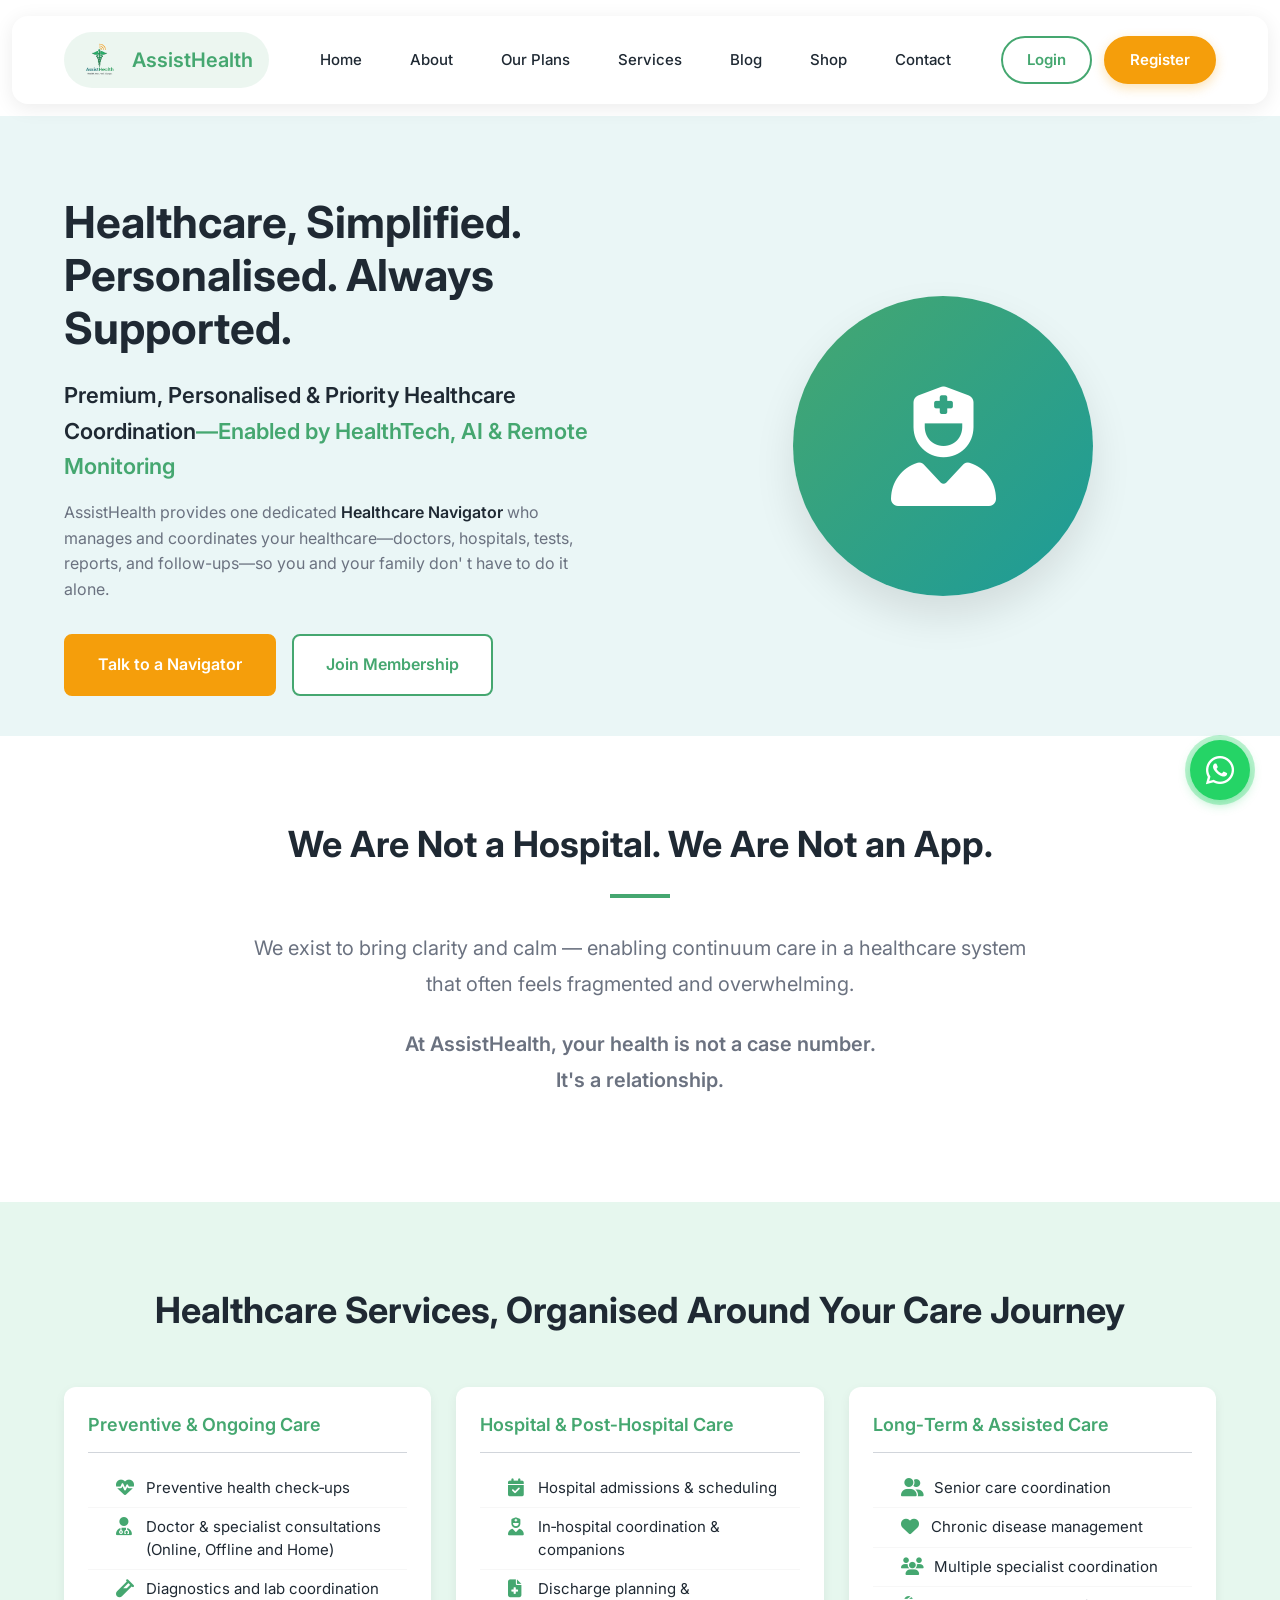
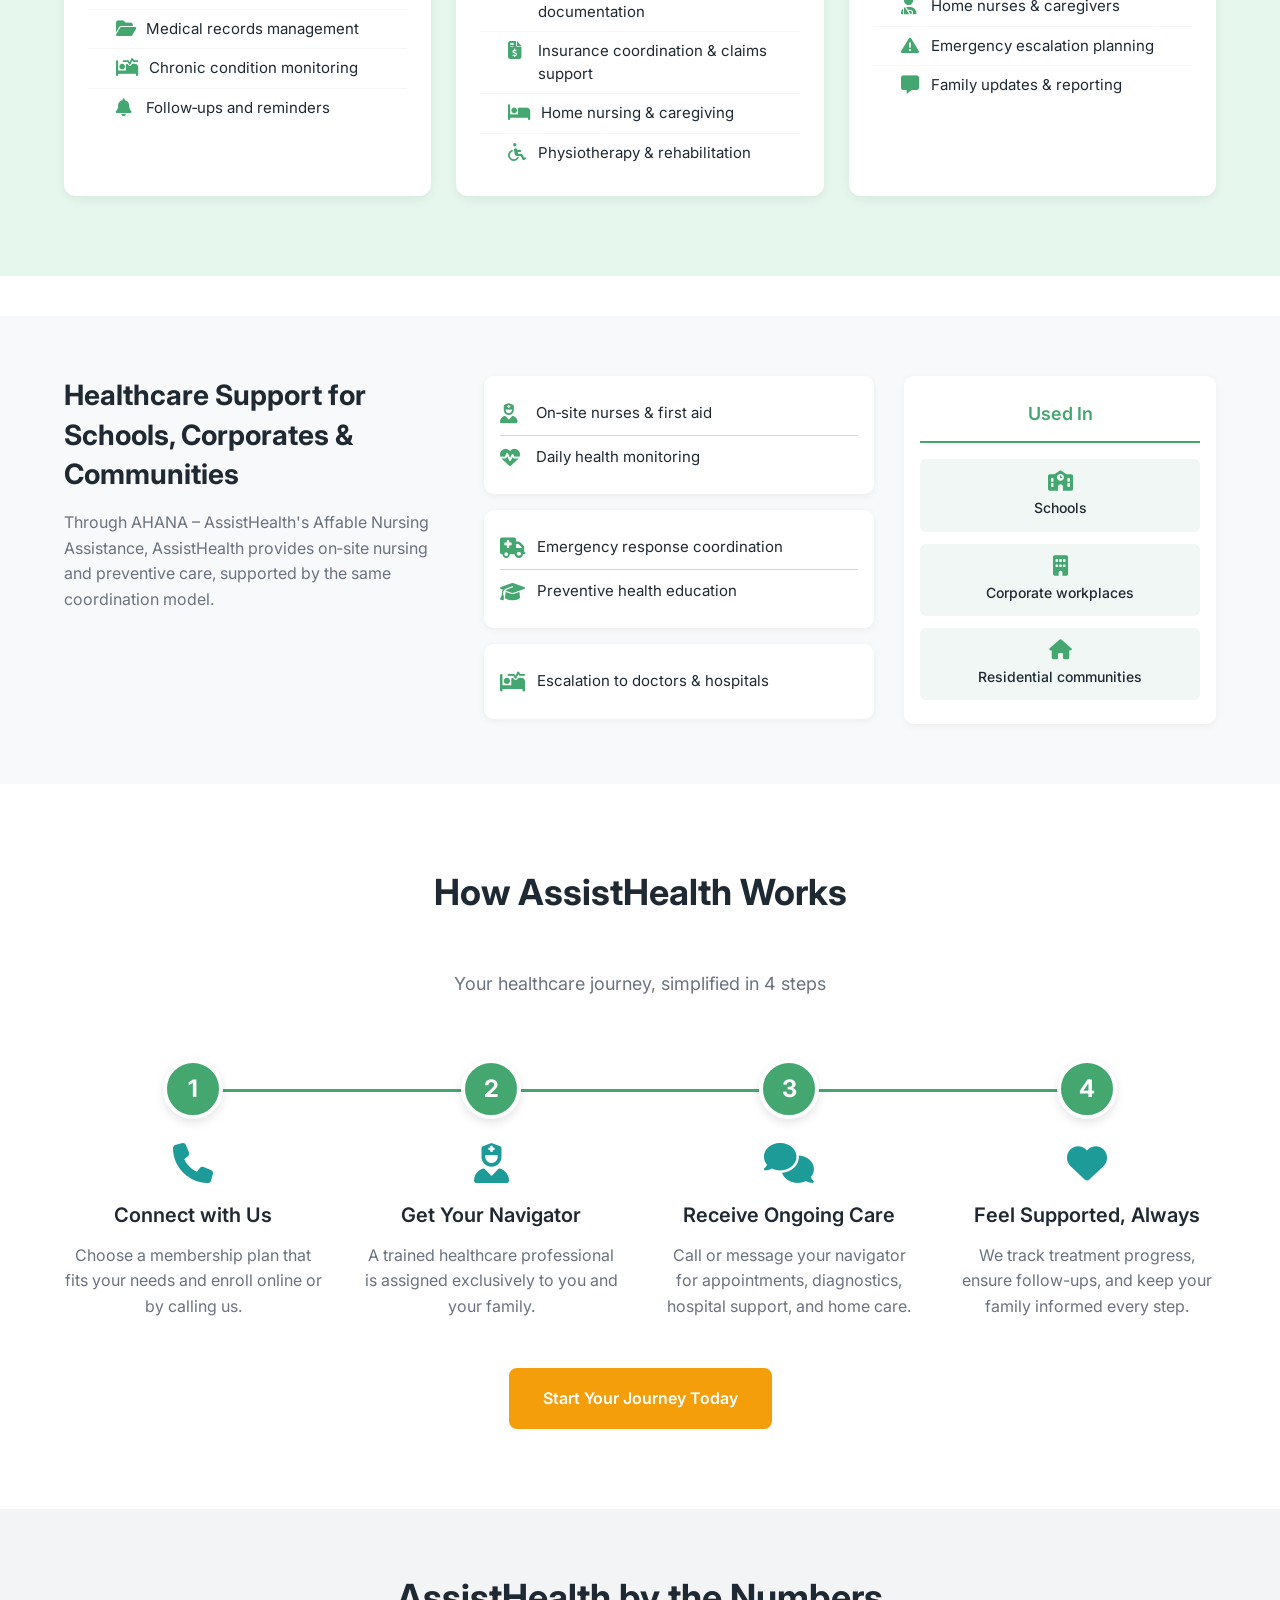
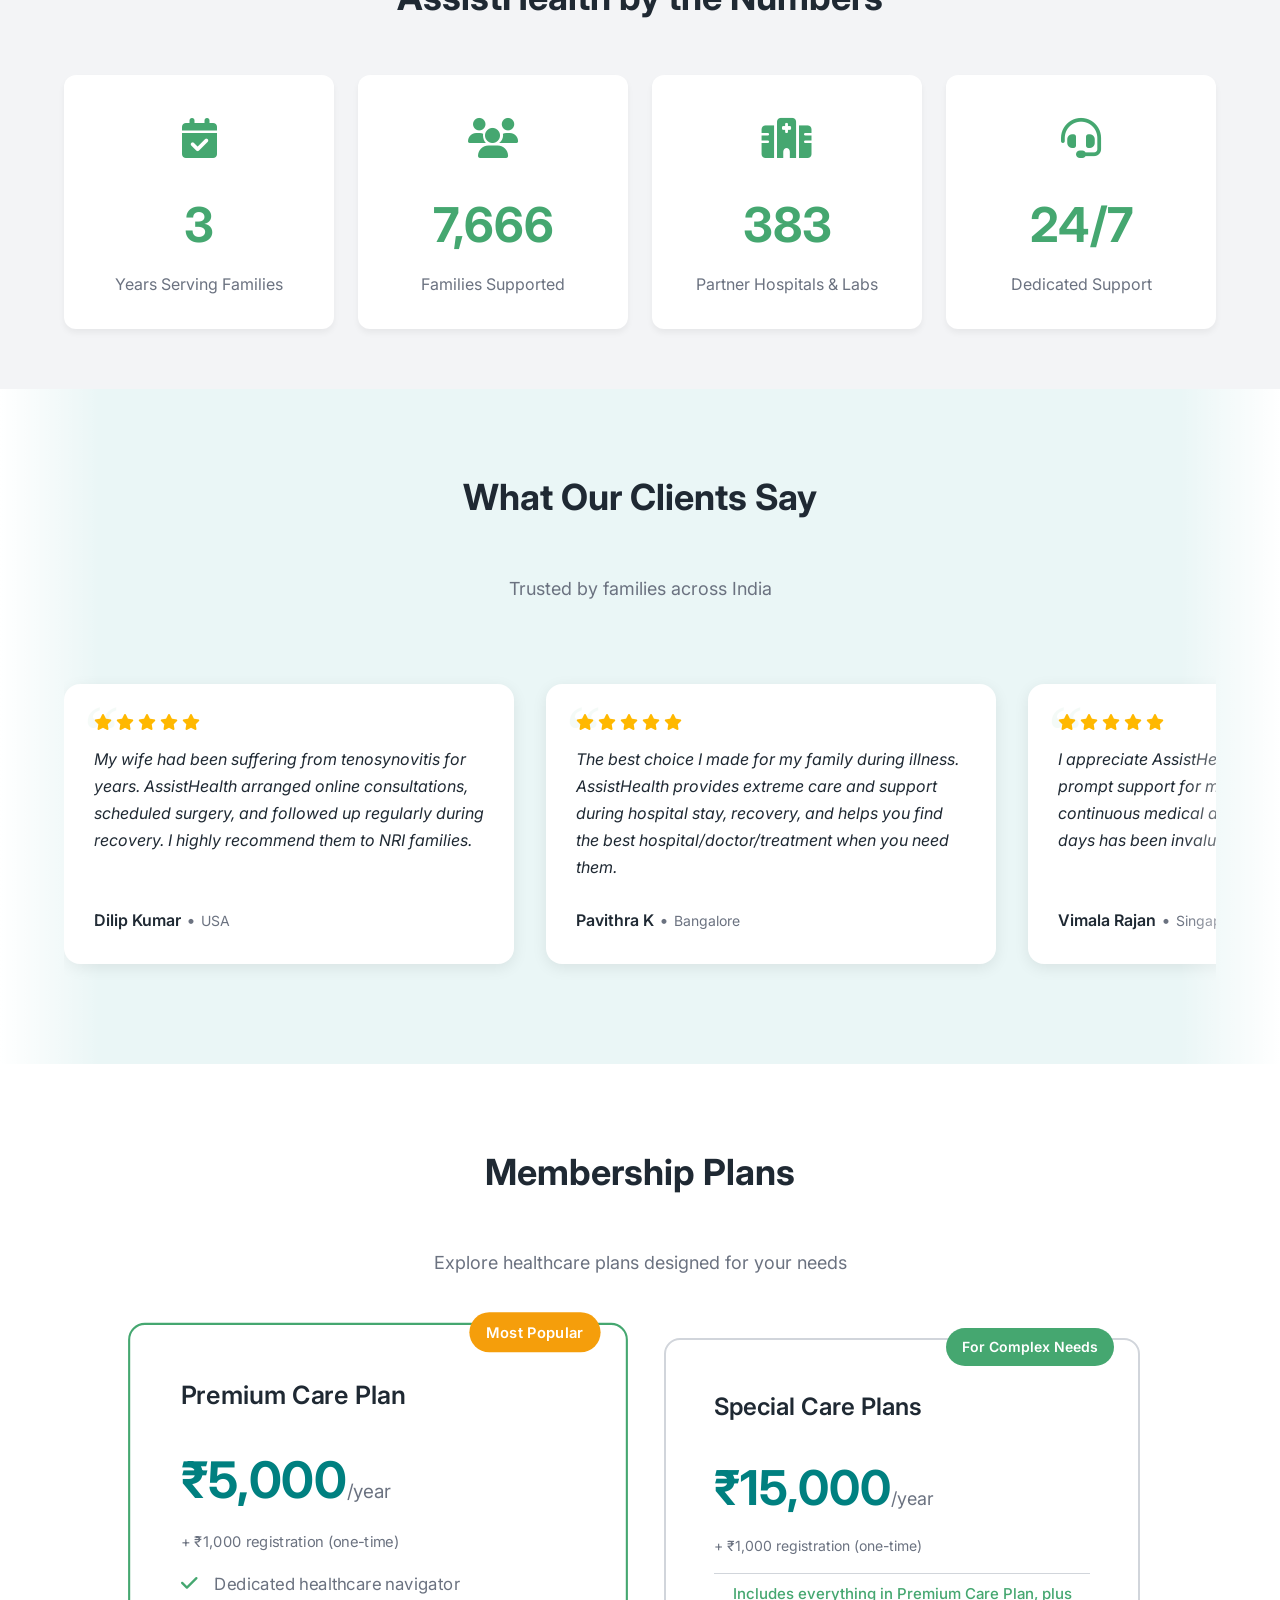
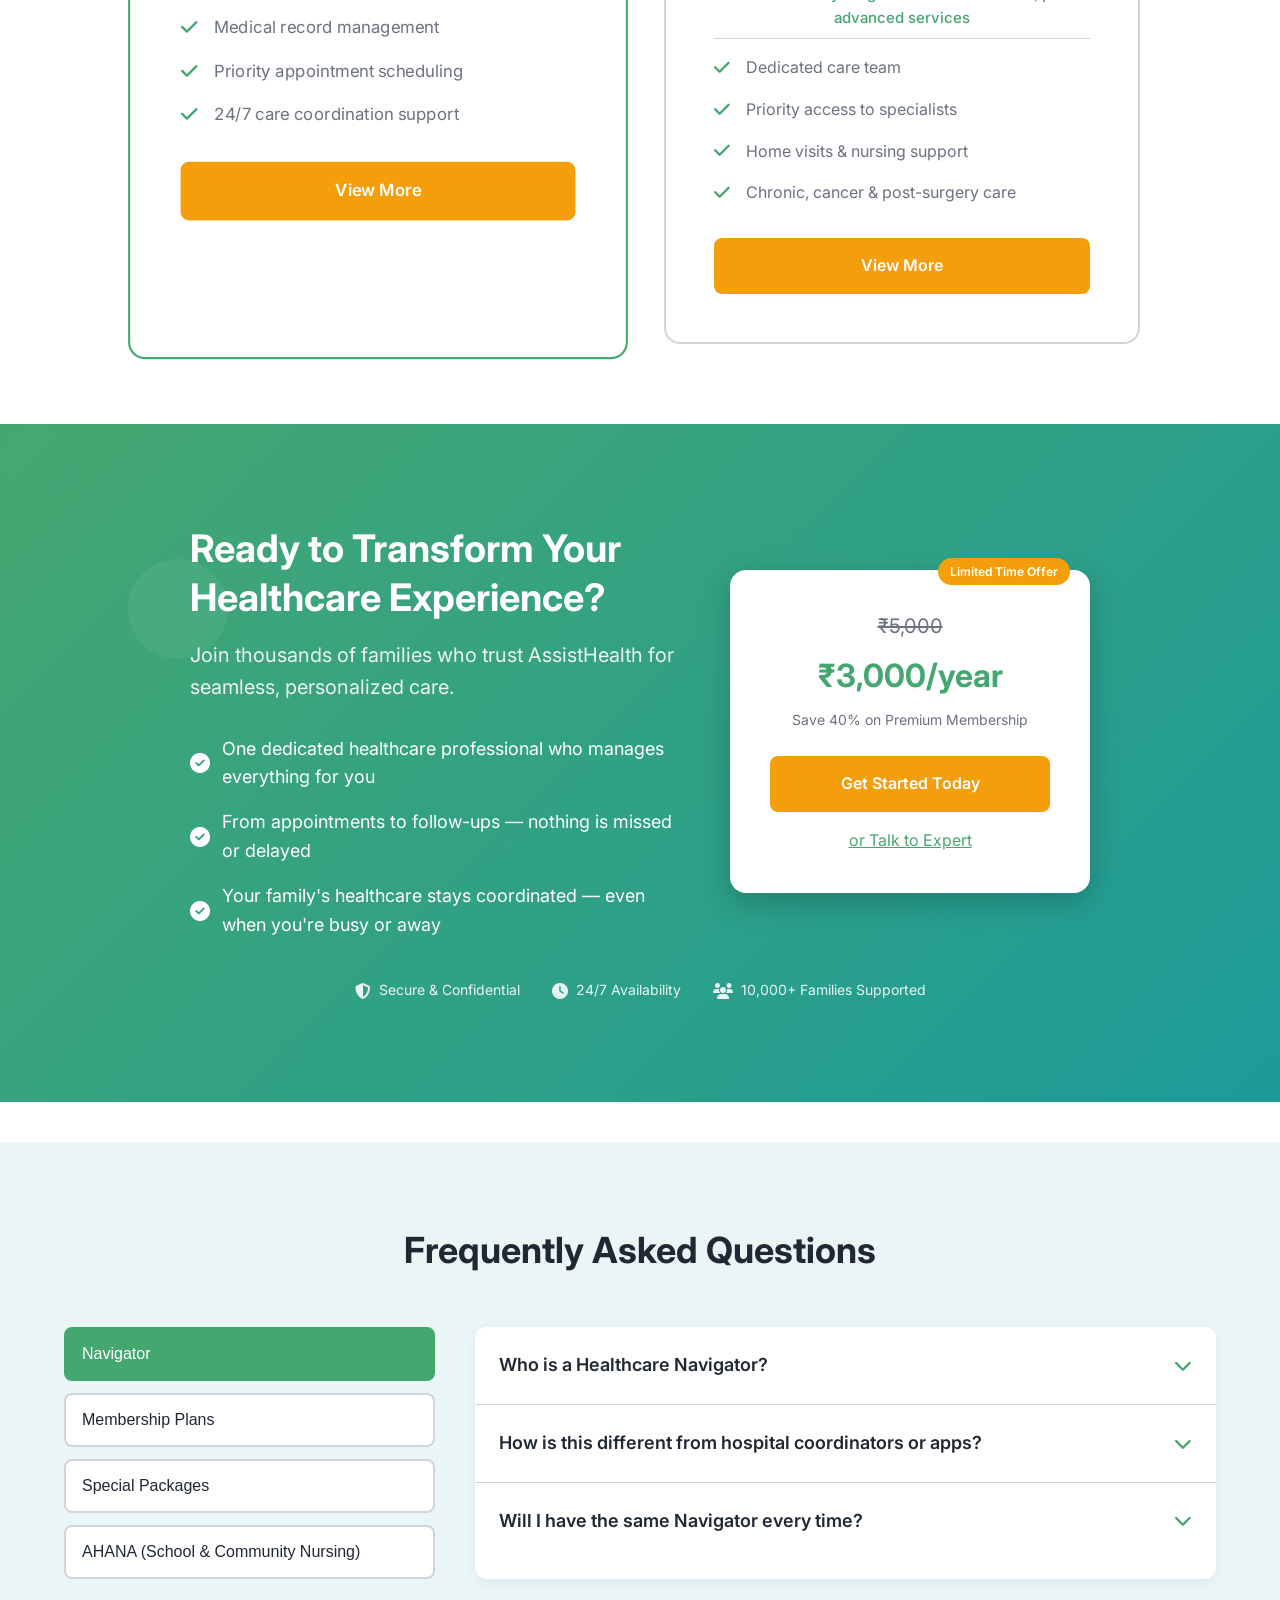
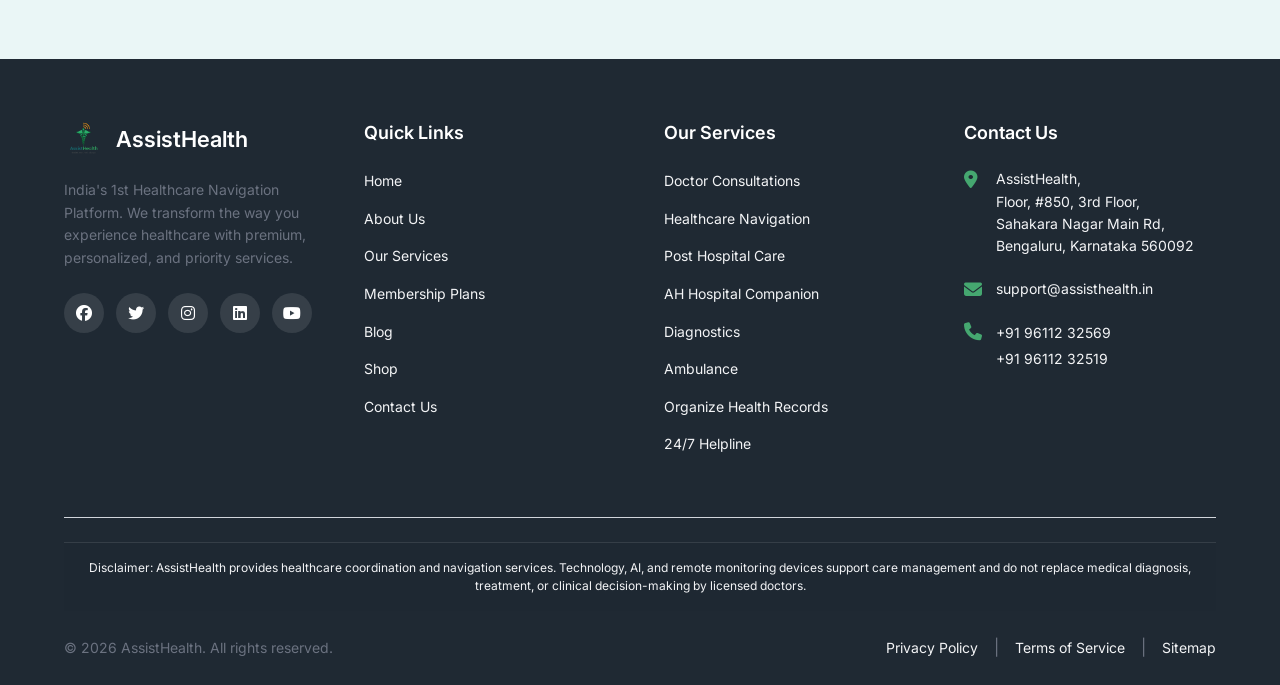
==== commit c9da5e8a: "Update who we are section content" ====
--- a/index.html
+++ b/index.html
@@ -89,8 +89,8 @@
             <div class="who-content">
                 <h2>We Are Not a Hospital. We Are Not an App.</h2>
                 <div class="underline"></div>
-                <p>We are a team of healthcare professionals who stand beside you — coordinating doctors, managing care, and supporting families when they need it most.</p>
-                <p class="highlight-text">At AssistHealth, your health is not a case number. It's a relationship.</p>
+                <p>We exist to bring clarity and calm — enabling continuum care in a healthcare system that often feels fragmented and overwhelming.</p>
+                <p class="highlight-text">At AssistHealth, your health is not a case number.<br>It's a relationship.</p>
             </div>
         </div>
     </section>
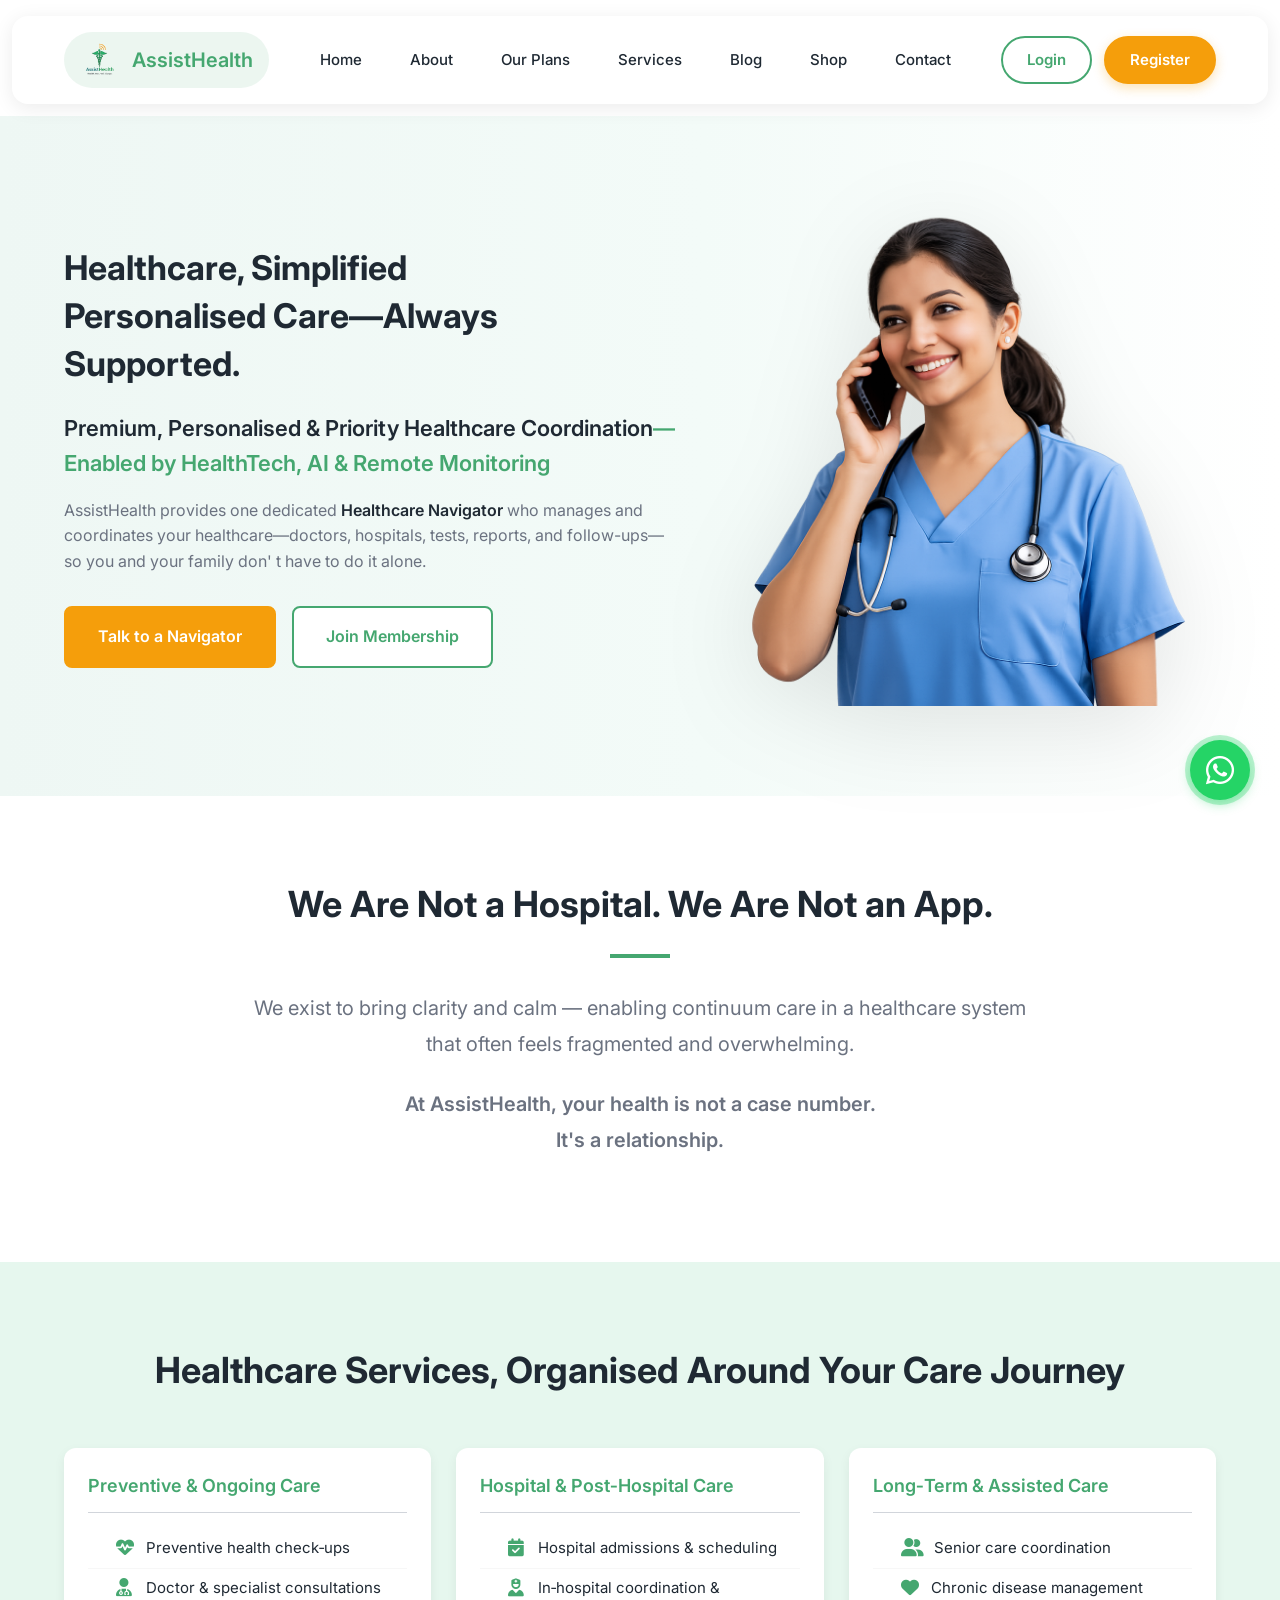
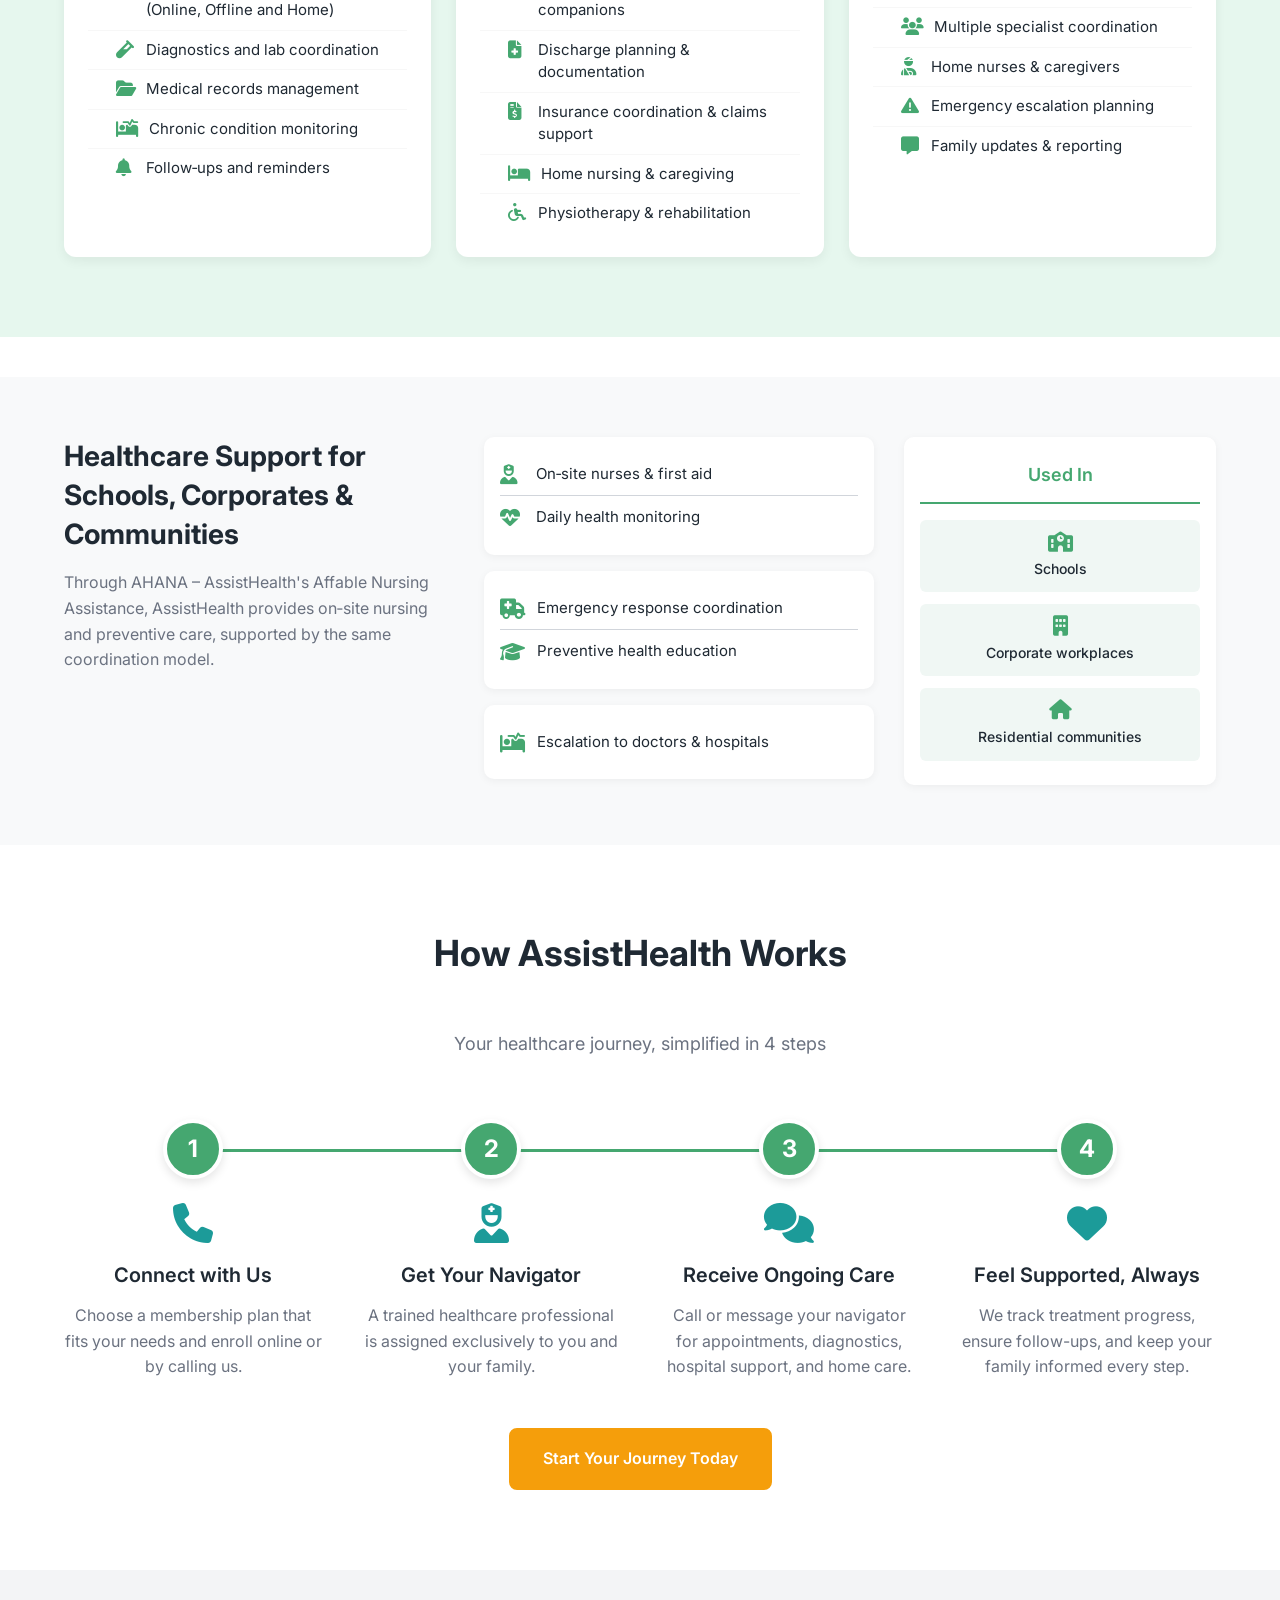
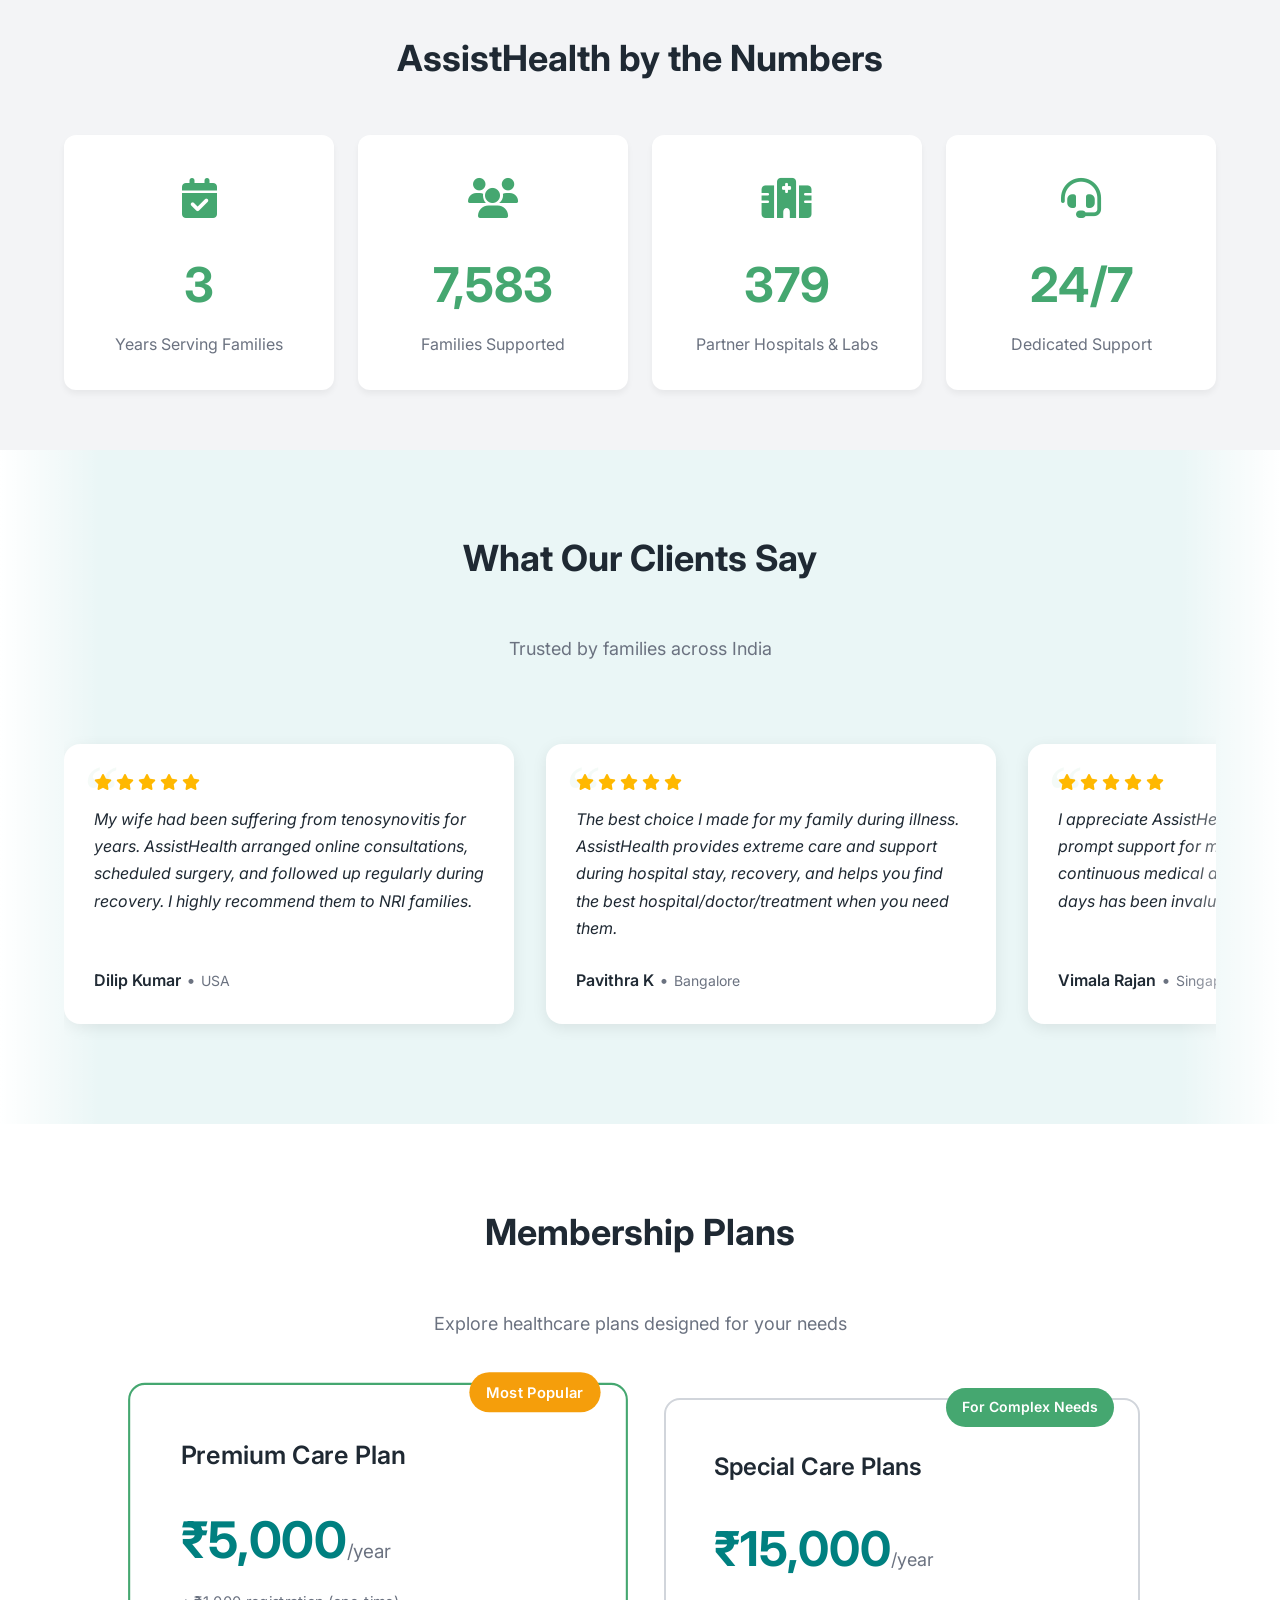
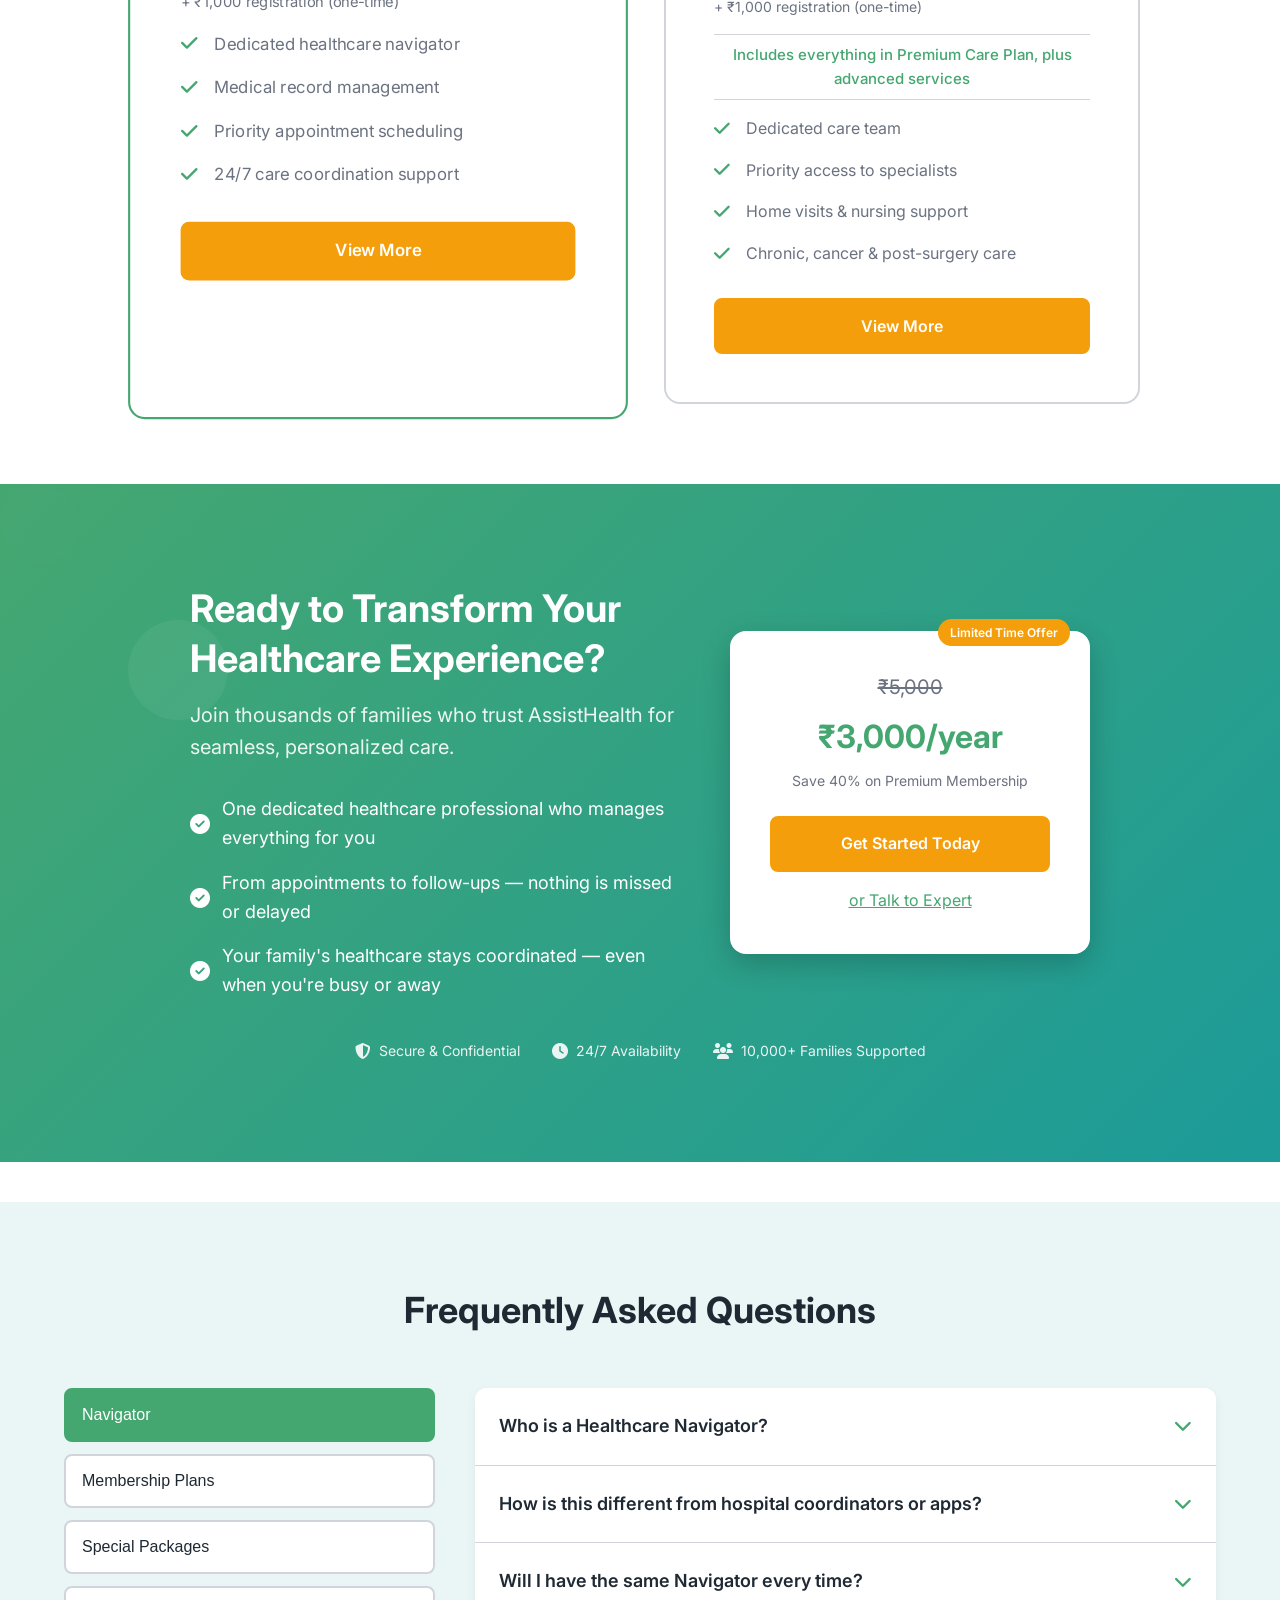
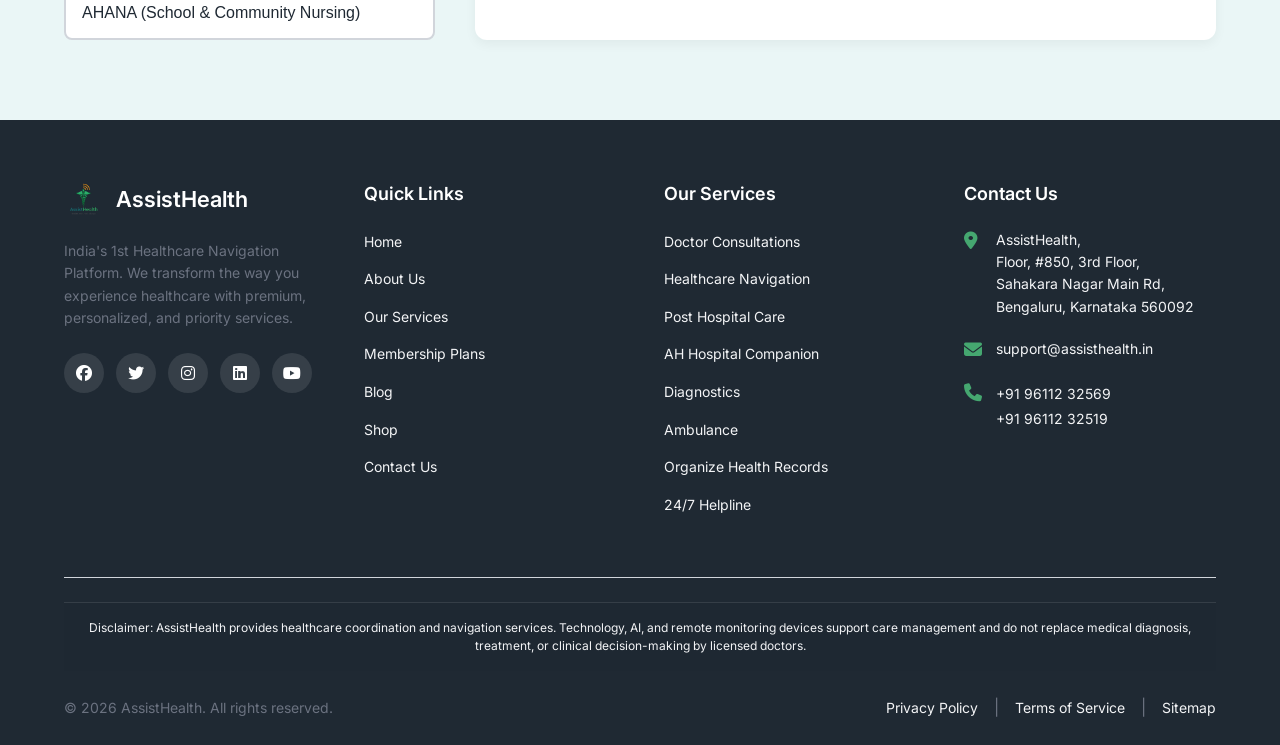
==== commit 68ba069e: "Fix hero heading text and adjust font size for better line wrapping" ====
--- a/index.html
+++ b/index.html
@@ -63,7 +63,7 @@
         <div class="container">
             <div class="hero-content">
                 <div class="hero-text">
-                    <h1>Healthcare, Simplified. Personalised. Always Supported.</h1>
+                    <h1>Healthcare, Simplified <br>Personalised Care—Always Supported.</h1>
                     <div class="hero-subheading">
                         <p><strong>Premium, Personalised & Priority Healthcare Coordination</strong>—Enabled by HealthTech, AI & Remote Monitoring</p>
                         <p>AssistHealth provides one dedicated <strong>Healthcare Navigator</strong> who manages and coordinates your healthcare—doctors, hospitals, tests, reports, and follow-ups—so you and your family don' t have to do it alone.</p>
@@ -73,10 +73,8 @@
                         <a href="#plans" class="btn btn-secondary btn-large">Join Membership</a>
                     </div>
                 </div>
-                <div class="hero-visual">
-                    <div class="hero-icon-circle">
-                        <i class="fas fa-user-nurse"></i>
-                    </div>
+                <div class="hero-image">
+                    <img src="images/hero.png" alt="Healthcare Navigator" />
                 </div>
             </div>
         </div>
--- a/css/style.css
+++ b/css/style.css
@@ -251,14 +251,25 @@
 
 /* Hero Section */
 .hero {
-    background: var(--soft-blue);
-    padding: 80px 0 40px;
+    background: linear-gradient(
+        90deg,
+        #eef7f4 0%,
+        #f3fbf8 55%,
+        #ffffff 100%
+    ) !important;
+    padding: 90px 0;
+    width: 100%;
+}
+
+.hero .container {
+    background: transparent !important;
 }
 
 .hero-content {
-    display: flex;
-    align-items: center;
-    gap: 60px;
+    display: grid;
+    grid-template-columns: 1.1fr 0.9fr;
+    align-items: center;
+    gap: 40px;
 }
 
 .hero-text {
@@ -266,10 +277,10 @@
 }
 
 .hero h1 {
-    font-size: 44px;
+    font-size: 34px;
     font-weight: 700;
     color: var(--dark-charcoal);
-    line-height: 1.2;
+    line-height: 1.4;
     margin-bottom: 24px;
 }
 
@@ -326,6 +337,22 @@
 .hero-icon-circle i {
     font-size: 120px;
     color: var(--white);
+}
+
+.hero-image {
+    display: flex;
+    justify-content: flex-end;
+    align-items: center;
+}
+
+.hero-image img {
+    width: 520px;
+    max-width: 100%;
+    height: auto;
+    
+    filter: drop-shadow(
+        0 20px 45px rgba(0, 0, 0, 0.10)
+    );
 }
 
 /* Healthcare Coordination Section */
@@ -803,7 +830,7 @@
     }
 
     .hero-content {
-        flex-direction: column;
+        grid-template-columns: 1fr;
         text-align: center;
     }
 
@@ -820,13 +847,13 @@
         width: 100%;
     }
 
-    .hero-icon-circle {
-        width: 200px;
-        height: 200px;
-    }
-
-    .hero-icon-circle i {
-        font-size: 80px;
+    .hero-image {
+        justify-content: center;
+        margin-top: 40px;
+    }
+
+    .hero-image img {
+        width: 340px;
     }
 
     .trust-grid {
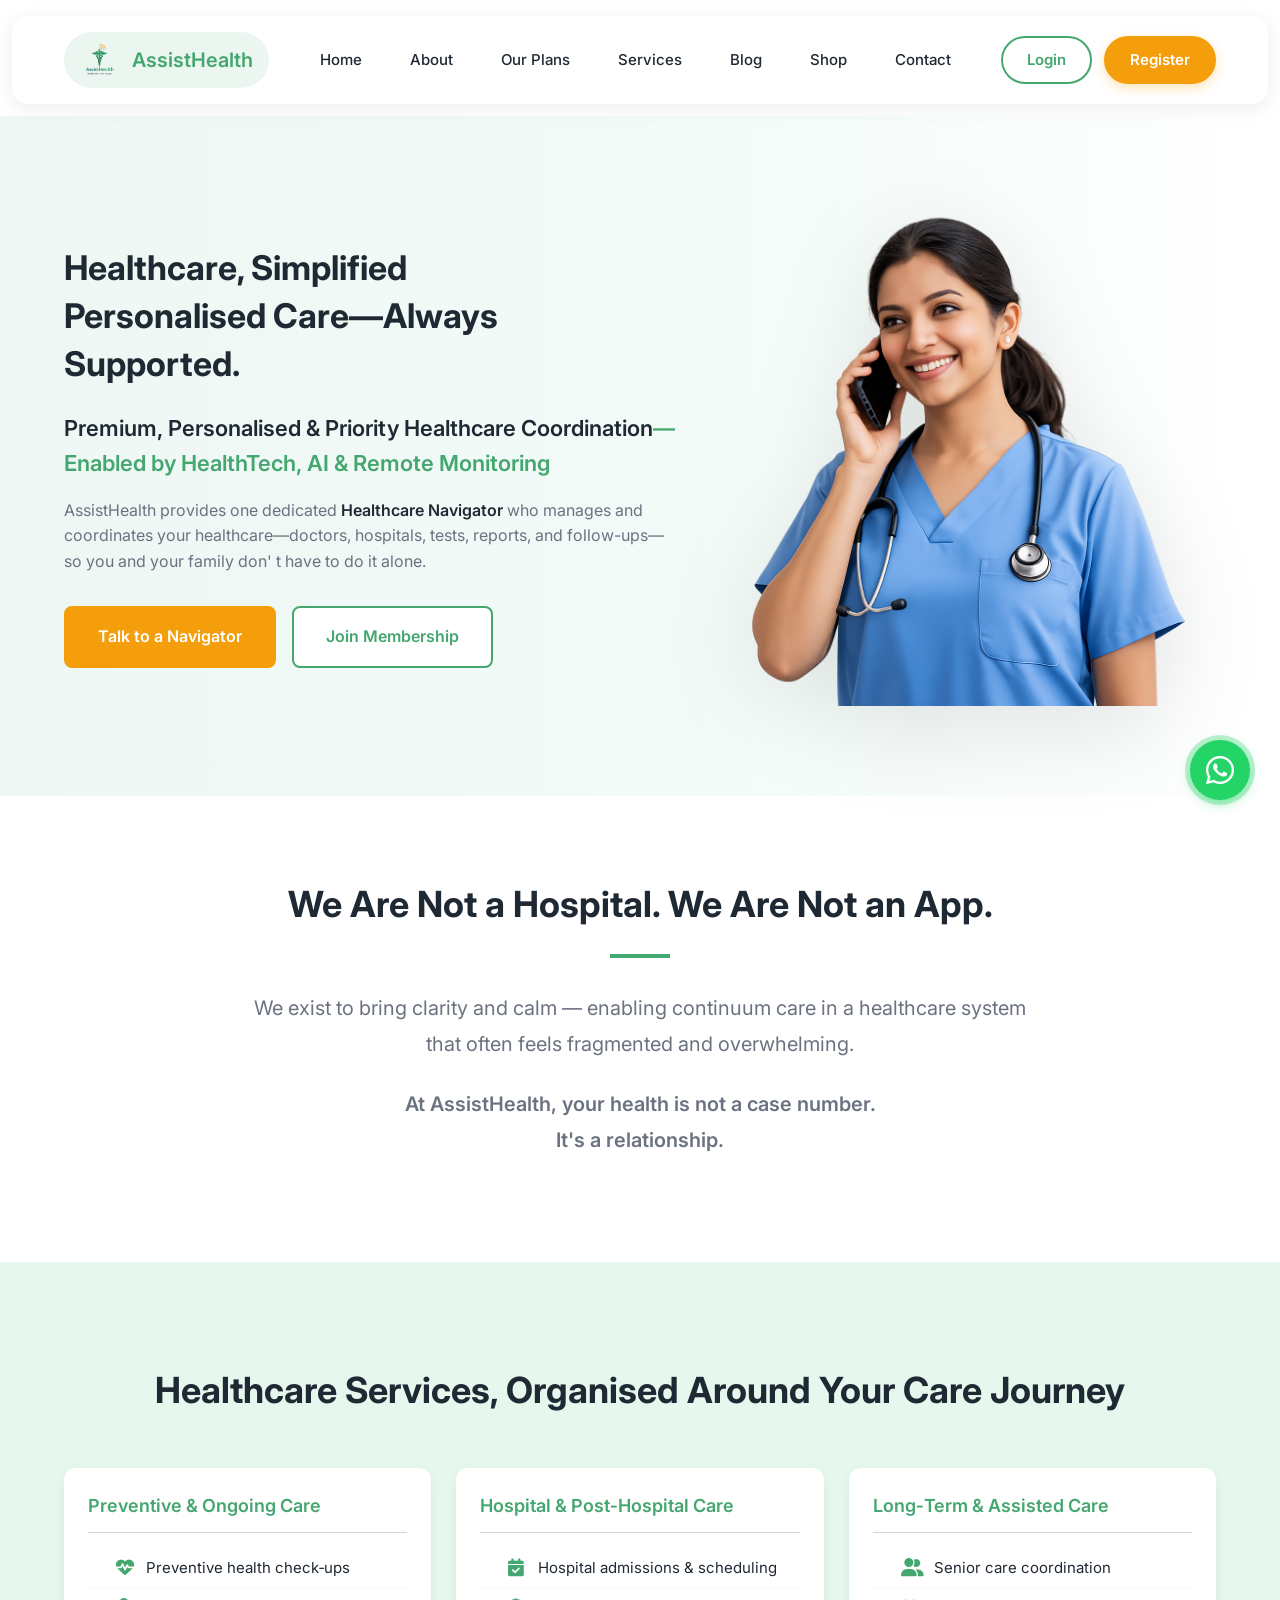
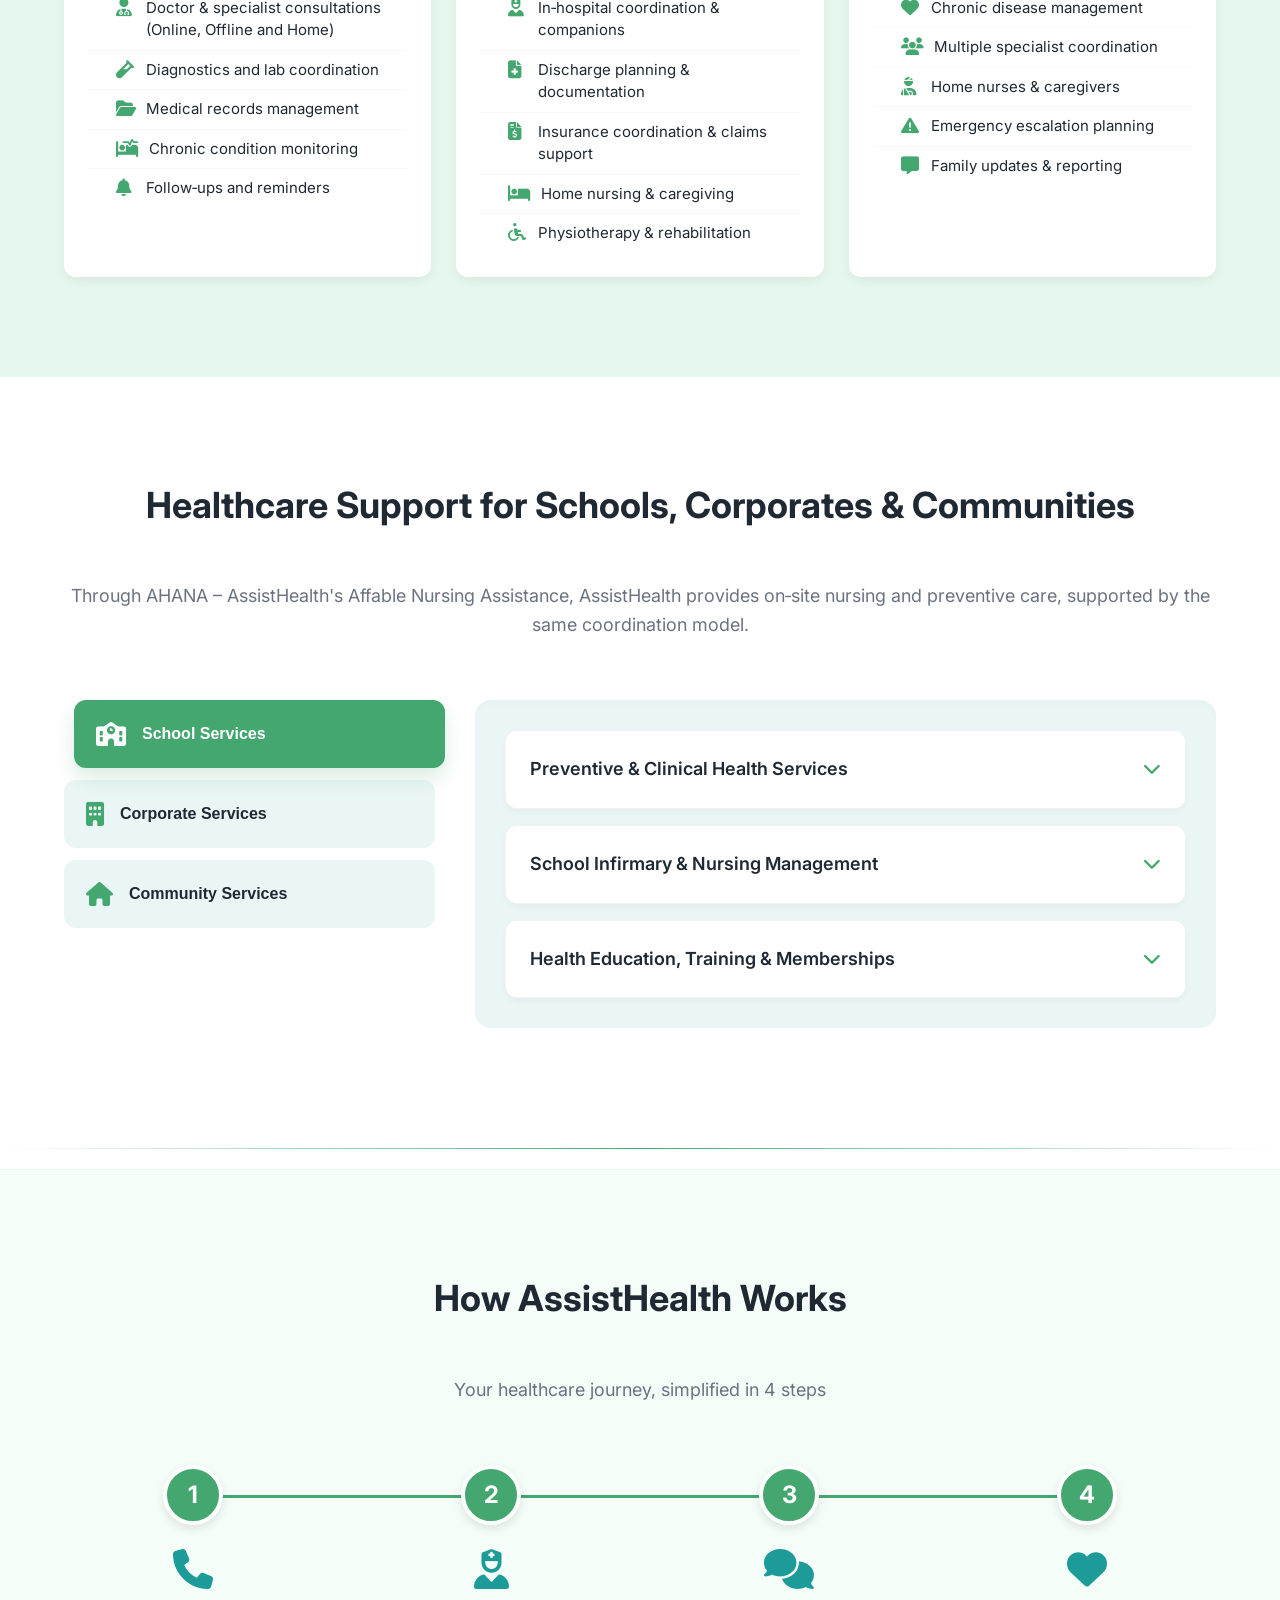
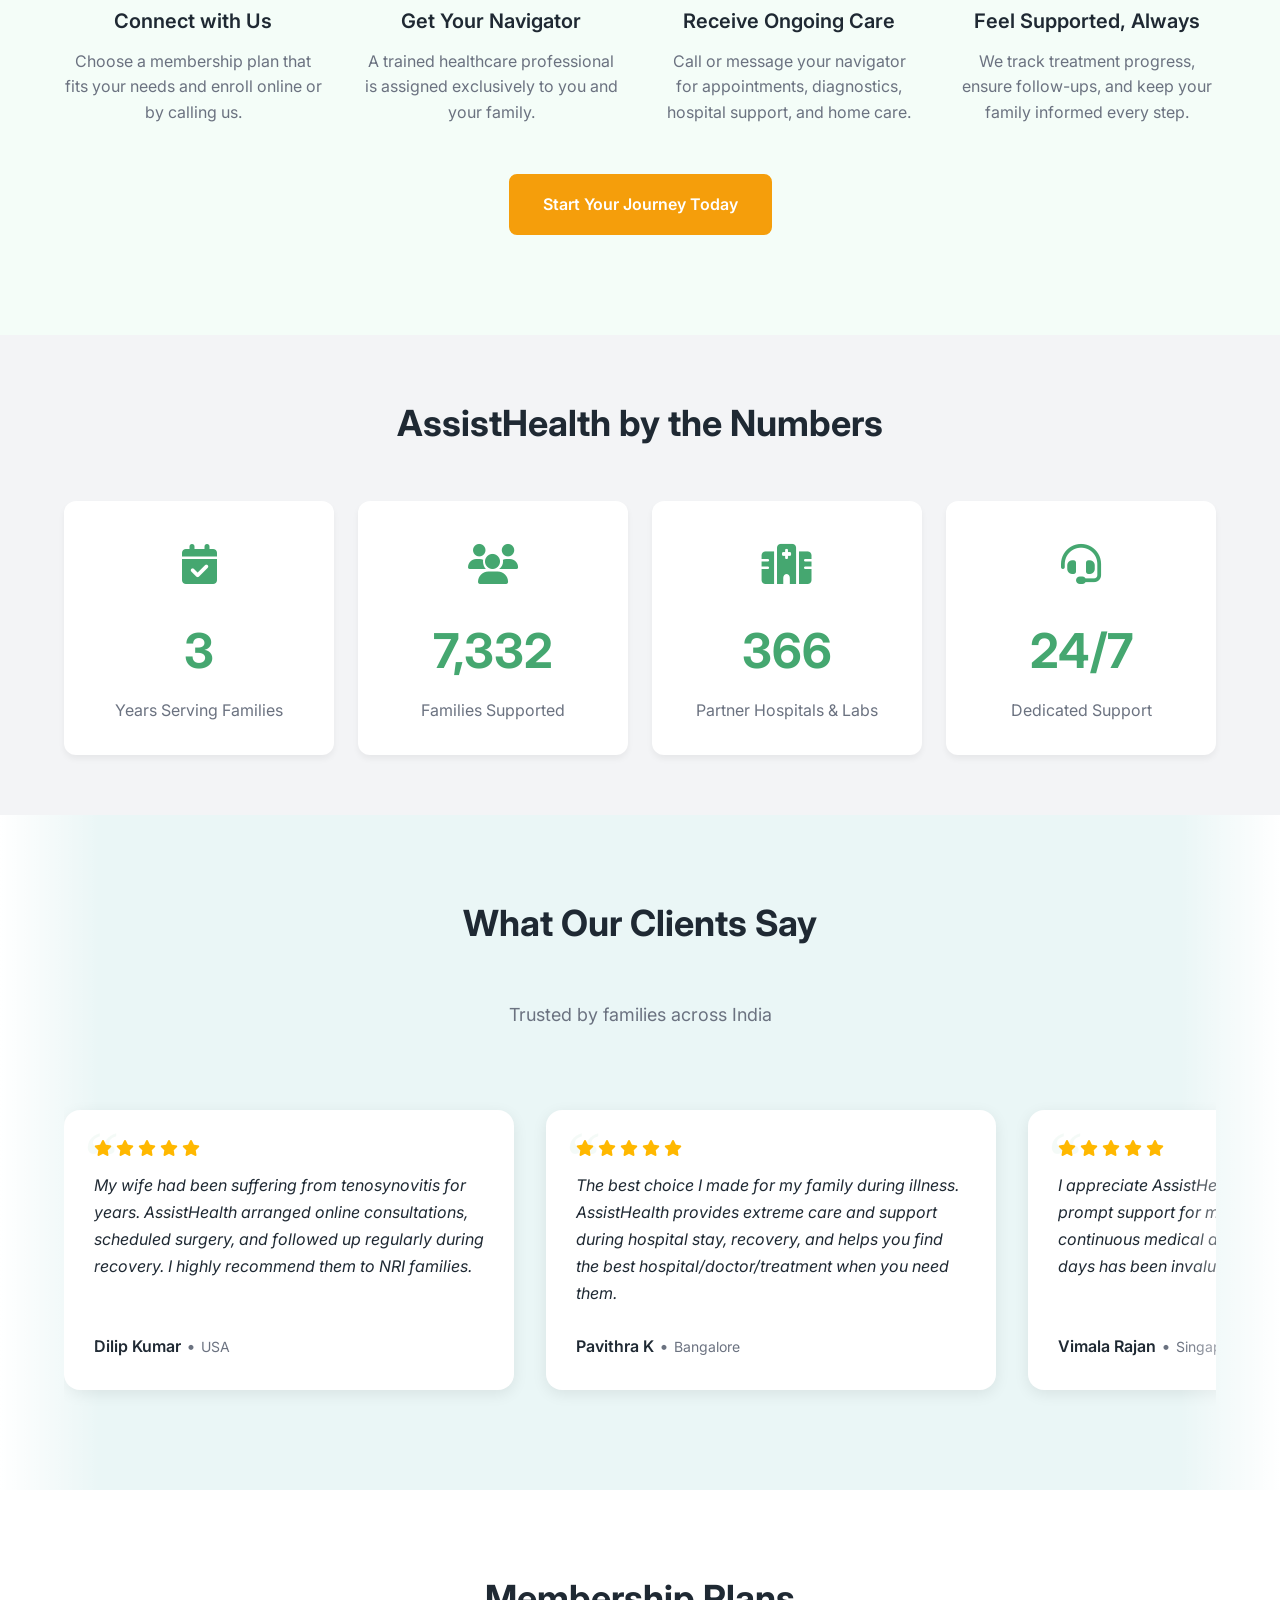
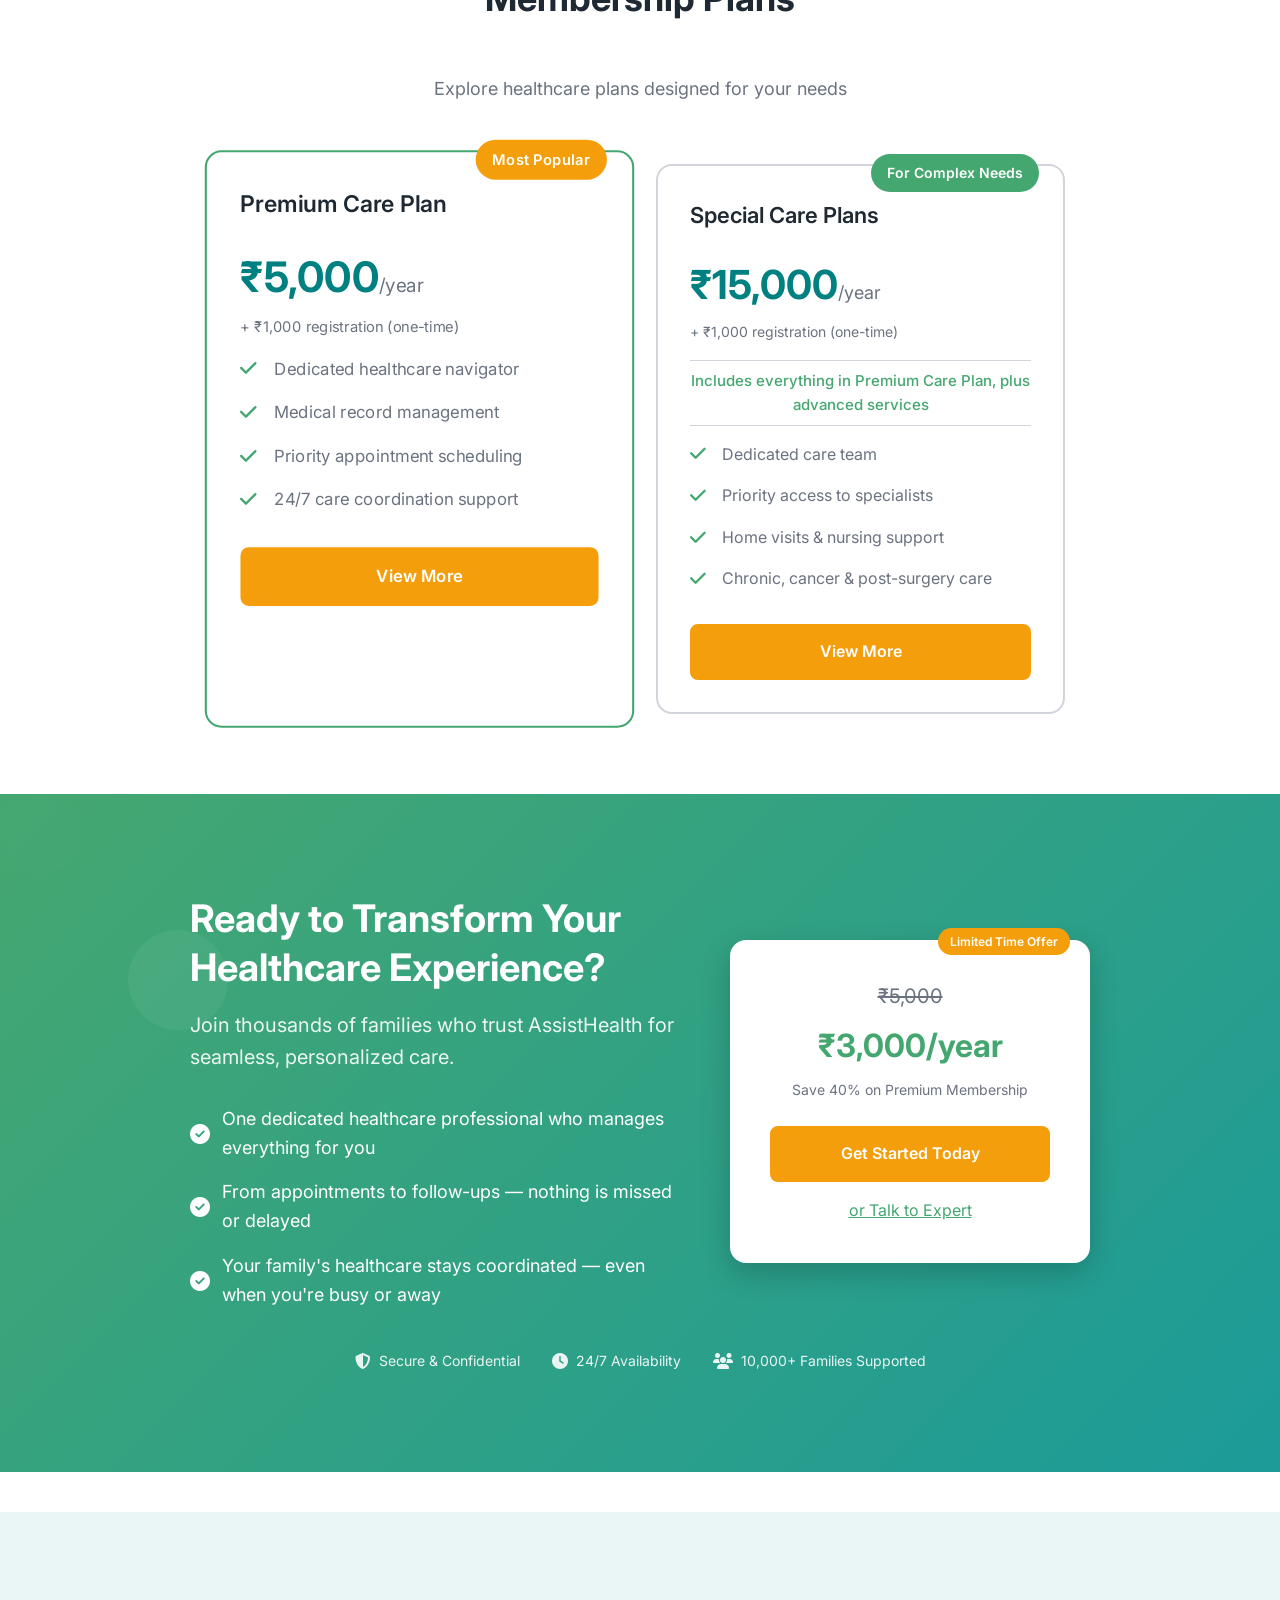
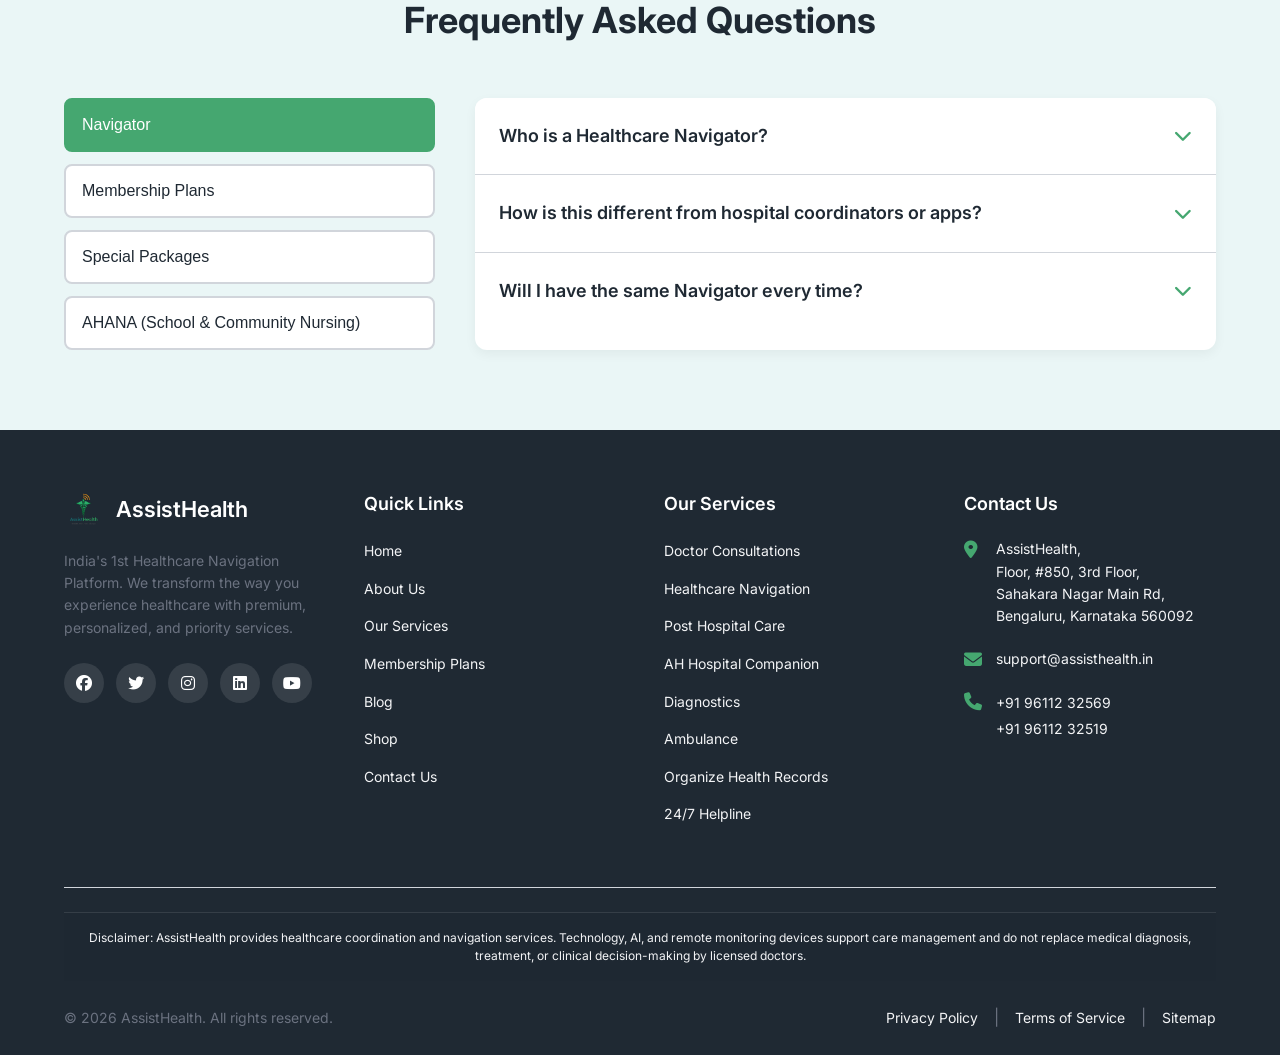
==== commit 7933901d: "Refine UI: Shrink membership plans grid, optimize B2B services for mobile, and improve section separ" ====
--- a/index.html
+++ b/index.html
@@ -1,11 +1,13 @@
 <!DOCTYPE html>
 <html lang="en">
+
 <head>
     <meta charset="UTF-8">
     <meta name="viewport" content="width=device-width, initial-scale=1.0">
     <title>AssistHealth - Your Personal Healthcare Navigator in India</title>
-    <meta name="description" content="Personal healthcare navigators in India using technology, AI, and remote monitoring devices to coordinate doctors, diagnostics, hospitals & senior care.">
-    
+    <meta name="description"
+        content="Personal healthcare navigators in India using technology, AI, and remote monitoring devices to coordinate doctors, diagnostics, hospitals & senior care.">
+
     <!-- Favicon and Touch Icons -->
     <link rel="apple-touch-icon" sizes="180x180" href="images/apple-touch-icon.png">
     <link rel="icon" type="image/png" sizes="32x32" href="images/favicon-32x32.png">
@@ -13,16 +15,17 @@
     <link rel="shortcut icon" type="image/x-icon" href="images/favicon.ico">
     <link rel="manifest" href="images/site.webmanifest">
     <meta name="theme-color" content="#45A770">
-    
+
     <!-- Font Awesome -->
     <link rel="stylesheet" href="https://cdnjs.cloudflare.com/ajax/libs/font-awesome/6.4.0/css/all.min.css">
-    
+
     <!-- Google Fonts -->
     <link href="https://fonts.googleapis.com/css2?family=Inter:wght@400;500;600;700&display=swap" rel="stylesheet">
-    
+
     <!-- Custom CSS -->
     <link rel="stylesheet" href="css/style.css">
 </head>
+
 <body>
 
 
@@ -65,8 +68,11 @@
                 <div class="hero-text">
                     <h1>Healthcare, Simplified <br>Personalised Care—Always Supported.</h1>
                     <div class="hero-subheading">
-                        <p><strong>Premium, Personalised & Priority Healthcare Coordination</strong>—Enabled by HealthTech, AI & Remote Monitoring</p>
-                        <p>AssistHealth provides one dedicated <strong>Healthcare Navigator</strong> who manages and coordinates your healthcare—doctors, hospitals, tests, reports, and follow-ups—so you and your family don' t have to do it alone.</p>
+                        <p><strong>Premium, Personalised & Priority Healthcare Coordination</strong>—Enabled by
+                            HealthTech, AI & Remote Monitoring</p>
+                        <p>AssistHealth provides one dedicated <strong>Healthcare Navigator</strong> who manages and
+                            coordinates your healthcare—doctors, hospitals, tests, reports, and follow-ups—so you and
+                            your family don' t have to do it alone.</p>
                     </div>
                     <div class="hero-buttons">
                         <a href="#contact" class="btn btn-primary btn-large">Talk to a Navigator</a>
@@ -87,7 +93,8 @@
             <div class="who-content">
                 <h2>We Are Not a Hospital. We Are Not an App.</h2>
                 <div class="underline"></div>
-                <p>We exist to bring clarity and calm — enabling continuum care in a healthcare system that often feels fragmented and overwhelming.</p>
+                <p>We exist to bring clarity and calm — enabling continuum care in a healthcare system that often feels
+                    fragmented and overwhelming.</p>
                 <p class="highlight-text">At AssistHealth, your health is not a case number.<br>It's a relationship.</p>
             </div>
         </div>
@@ -102,14 +109,15 @@
                     <h3>Preventive & Ongoing Care</h3>
                     <ul class="service-list">
                         <li><i class="fas fa-heartbeat"></i> Preventive health check‑ups</li>
-                        <li><i class="fas fa-user-md"></i> Doctor & specialist consultations (Online, Offline and Home)</li>
+                        <li><i class="fas fa-user-md"></i> Doctor & specialist consultations (Online, Offline and Home)
+                        </li>
                         <li><i class="fas fa-vial"></i> Diagnostics and lab coordination</li>
                         <li><i class="fas fa-folder-open"></i> Medical records management</li>
                         <li><i class="fas fa-procedures"></i> Chronic condition monitoring</li>
                         <li><i class="fas fa-bell"></i> Follow‑ups and reminders</li>
                     </ul>
                 </div>
-                
+
                 <div class="service-journey-column">
                     <h3>Hospital & Post‑Hospital Care</h3>
                     <ul class="service-list">
@@ -121,7 +129,7 @@
                         <li><i class="fas fa-wheelchair"></i> Physiotherapy & rehabilitation</li>
                     </ul>
                 </div>
-                
+
                 <div class="service-journey-column">
                     <h3>Long‑Term & Assisted Care</h3>
                     <ul class="service-list">
@@ -137,75 +145,205 @@
         </div>
     </section>
 
-    <!-- Healthcare Support for Schools, Corporates & Communities -->
-    <section class="community-support" id="b2b-services">
-        <div class="container">
-            <div class="community-content">
-                <div class="community-header">
-                    <h2>Healthcare Support for Schools, Corporates & Communities</h2>
-                    <p>Through AHANA – AssistHealth's Affable Nursing Assistance, AssistHealth provides on‑site nursing and preventive care, supported by the same coordination model.</p>
-                </div>
-                
-                <div class="community-services">
-                    <div class="primary-services">
-                        <div class="service-group">
-                            <div class="service-item">
-                                <i class="fas fa-user-nurse"></i>
-                                <span>On‑site nurses & first aid</span>
-                            </div>
-                            <div class="service-item">
-                                <i class="fas fa-heartbeat"></i>
-                                <span>Daily health monitoring</span>
-                            </div>
-                        </div>
-                        
-                        <div class="service-group">
-                            <div class="service-item">
-                                <i class="fas fa-ambulance"></i>
-                                <span>Emergency response coordination</span>
-                            </div>
-                            <div class="service-item">
-                                <i class="fas fa-graduation-cap"></i>
-                                <span>Preventive health education</span>
-                            </div>
-                        </div>
-                        
-                        <div class="service-group">
-                            <div class="service-item">
-                                <i class="fas fa-procedures"></i>
-                                <span>Escalation to doctors & hospitals</span>
-                            </div>
-                        </div>
-                    </div>
-                </div>
-                
-                <div class="community-used-in">
-                    <h3>Used In</h3>
-                    <div class="used-in-badges">
-                        <div class="used-in-badge">
-                            <i class="fas fa-school"></i>
-                            <span>Schools</span>
-                        </div>
-                        <div class="used-in-badge">
-                            <i class="fas fa-building"></i>
-                            <span>Corporate workplaces</span>
-                        </div>
-                        <div class="used-in-badge">
-                            <i class="fas fa-home"></i>
-                            <span>Residential communities</span>
+
+    <!-- Detailed B2B Services Section -->
+    <section class="b2b-services-detailed" id="b2b-services-detailed">
+        <div class="container">
+            <h2 class="section-title">Healthcare Support for Schools, Corporates & Communities</h2>
+            <p class="section-subtitle">Through AHANA – AssistHealth's Affable Nursing Assistance, AssistHealth provides
+                on‑site nursing and preventive care, supported by the same coordination model.</p>
+
+            <div class="b2b-services-container">
+                <div class="b2b-categories">
+                    <button class="b2b-category-btn active" data-category="school">
+                        <i class="fas fa-school"></i>
+                        <span>School Services</span>
+                    </button>
+                    <button class="b2b-category-btn" data-category="corporate">
+                        <i class="fas fa-building"></i>
+                        <span>Corporate Services</span>
+                    </button>
+                    <button class="b2b-category-btn" data-category="community">
+                        <i class="fas fa-home"></i>
+                        <span>Community Services</span>
+                    </button>
+                </div>
+
+                <div class="b2b-accordion">
+                    <!-- School Services -->
+                    <div class="b2b-category" id="school">
+                        <div class="b2b-item">
+                            <div class="b2b-header">
+                                <h3>Preventive & Clinical Health Services</h3>
+                                <i class="fas fa-chevron-down"></i>
+                            </div>
+                            <div class="b2b-content">
+                                <ul>
+                                    <li><i class="fas fa-check-circle"></i> Annual health check-ups</li>
+                                    <li><i class="fas fa-check-circle"></i> Fitness and pre-employment assessments</li>
+                                    <li><i class="fas fa-check-circle"></i> Ongoing healthcare management for students
+                                        and staff</li>
+                                    <li><i class="fas fa-check-circle"></i> Inside and outside the school healthcare
+                                        coordination</li>
+                                </ul>
+                            </div>
+                        </div>
+
+                        <div class="b2b-item">
+                            <div class="b2b-header">
+                                <h3>School Infirmary & Nursing Management</h3>
+                                <i class="fas fa-chevron-down"></i>
+                            </div>
+                            <div class="b2b-content">
+                                <ul>
+                                    <li><i class="fas fa-check-circle"></i> End-to-end infirmary setup and maintenance
+                                    </li>
+                                    <li><i class="fas fa-check-circle"></i> Stock management and inventory control</li>
+                                    <li><i class="fas fa-check-circle"></i> Trained school nurses deployment</li>
+                                    <li><i class="fas fa-check-circle"></i> On-ground clinical support</li>
+                                </ul>
+                            </div>
+                        </div>
+
+                        <div class="b2b-item">
+                            <div class="b2b-header">
+                                <h3>Health Education, Training & Memberships</h3>
+                                <i class="fas fa-chevron-down"></i>
+                            </div>
+                            <div class="b2b-content">
+                                <ul>
+                                    <li><i class="fas fa-check-circle"></i> Health education for students and parents
+                                    </li>
+                                    <li><i class="fas fa-check-circle"></i> Student internship programs</li>
+                                    <li><i class="fas fa-check-circle"></i> AssistHealth memberships for students,
+                                        teachers, and staff</li>
+                                </ul>
+                            </div>
+                        </div>
+                    </div>
+
+                    <!-- Corporate Services -->
+                    <div class="b2b-category" id="corporate">
+                        <div class="b2b-item">
+                            <div class="b2b-header">
+                                <h3>Corporate Health, Safety & Workforce Readiness</h3>
+                                <i class="fas fa-chevron-down"></i>
+                            </div>
+                            <div class="b2b-content">
+                                <ul>
+                                    <li><i class="fas fa-check-circle"></i> Pre-employment and periodic health check-ups
+                                    </li>
+                                    <li><i class="fas fa-check-circle"></i> Employee health education and wellness
+                                        programs</li>
+                                    <li><i class="fas fa-check-circle"></i> BLS / ALS emergency response training</li>
+                                    <li><i class="fas fa-check-circle"></i> Group health insurance assistance and
+                                        coordination</li>
+                                </ul>
+                            </div>
+                        </div>
+
+                        <div class="b2b-item">
+                            <div class="b2b-header">
+                                <h3>Corporate Health & Emergency Preparedness</h3>
+                                <i class="fas fa-chevron-down"></i>
+                            </div>
+                            <div class="b2b-content">
+                                <ul>
+                                    <li><i class="fas fa-check-circle"></i> Structured health screening programs</li>
+                                    <li><i class="fas fa-check-circle"></i> Workplace wellness initiatives</li>
+                                    <li><i class="fas fa-check-circle"></i> Emergency response training</li>
+                                    <li><i class="fas fa-check-circle"></i> Readiness programs designed to reduce risk
+                                        and improve employee safety</li>
+                                </ul>
+                            </div>
+                        </div>
+
+                        <div class="b2b-item">
+                            <div class="b2b-header">
+                                <h3>Corporate On-site Infirmary & Nursing Management</h3>
+                                <i class="fas fa-chevron-down"></i>
+                            </div>
+                            <div class="b2b-content">
+                                <ul>
+                                    <li><i class="fas fa-check-circle"></i> End-to-end infirmary setup and maintenance
+                                    </li>
+                                    <li><i class="fas fa-check-circle"></i> Stock and inventory management</li>
+                                    <li><i class="fas fa-check-circle"></i> Trained on-site Doctors and Nurses</li>
+                                    <li><i class="fas fa-check-circle"></i> Continuous clinical support at the workplace
+                                    </li>
+                                </ul>
+                            </div>
+                        </div>
+                    </div>
+
+                    <!-- Community Services -->
+                    <div class="b2b-category" id="community">
+                        <div class="b2b-item">
+                            <div class="b2b-header">
+                                <h3>Community Health, Safety & Preventive Care</h3>
+                                <i class="fas fa-chevron-down"></i>
+                            </div>
+                            <div class="b2b-content">
+                                <ul>
+                                    <li><i class="fas fa-check-circle"></i> Preventive health check-ups</li>
+                                    <li><i class="fas fa-check-circle"></i> Health camps and awareness workshops</li>
+                                    <li><i class="fas fa-check-circle"></i> Emergency preparedness programs</li>
+                                    <li><i class="fas fa-check-circle"></i> Ongoing healthcare coordination for
+                                        residents of apartment complexes and gated communities</li>
+                                </ul>
+                            </div>
+                        </div>
+
+                        <div class="b2b-item">
+                            <div class="b2b-header">
+                                <h3>Community Emergency & Home-Based Healthcare Support</h3>
+                                <i class="fas fa-chevron-down"></i>
+                            </div>
+                            <div class="b2b-content">
+                                <ul>
+                                    <li><i class="fas fa-check-circle"></i> Doctor home visits</li>
+                                    <li><i class="fas fa-check-circle"></i> Short-visit nursing assistance</li>
+                                    <li><i class="fas fa-check-circle"></i> Home nursing and caregiver support</li>
+                                    <li><i class="fas fa-check-circle"></i> Medicine delivery at home</li>
+                                    <li><i class="fas fa-check-circle"></i> Rapid response healthcare coordination for
+                                        residents</li>
+                                </ul>
+                            </div>
+                        </div>
+
+                        <div class="b2b-item">
+                            <div class="b2b-header">
+                                <h3>Community Infirmary & On-site Nursing Management</h3>
+                                <i class="fas fa-chevron-down"></i>
+                            </div>
+                            <div class="b2b-content">
+                                <ul>
+                                    <li><i class="fas fa-check-circle"></i> End-to-end infirmary setup and maintenance
+                                    </li>
+                                    <li><i class="fas fa-check-circle"></i> Stock and inventory management</li>
+                                    <li><i class="fas fa-check-circle"></i> Trained on-site Doctors and Nurses</li>
+                                    <li><i class="fas fa-check-circle"></i> Continuous clinical support within
+                                        residential communities</li>
+                                </ul>
+                            </div>
                         </div>
                     </div>
                 </div>
             </div>
         </div>
     </section>
+
+    <!-- Section Divider -->
+    <div class="section-divider">
+        <div class="divider-line"></div>
+    </div>
 
     <!-- How It Works -->
     <section class="how-it-works" id="how-it-works">
         <div class="container">
             <h2 class="section-title">How AssistHealth Works</h2>
             <p class="section-subtitle">Your healthcare journey, simplified in 4 steps</p>
-            
+
             <div class="process-flow">
                 <div class="process-step">
                     <div class="step-number">1</div>
@@ -225,7 +363,8 @@
                     <div class="step-number">3</div>
                     <i class="fas fa-comments step-icon"></i>
                     <h3>Receive Ongoing Care</h3>
-                    <p>Call or message your navigator for appointments, diagnostics, hospital support, and home care.</p>
+                    <p>Call or message your navigator for appointments, diagnostics, hospital support, and home care.
+                    </p>
                 </div>
 
                 <div class="process-step">
@@ -255,7 +394,7 @@
                     <div class="stat-number" data-target="5">0</div>
                     <div class="stat-label">Years Serving Families</div>
                 </div>
-                
+
                 <div class="stat-card">
                     <div class="stat-icon">
                         <i class="fas fa-users"></i>
@@ -263,7 +402,7 @@
                     <div class="stat-number" data-target="10000">0</div>
                     <div class="stat-label">Families Supported</div>
                 </div>
-                
+
                 <div class="stat-card">
                     <div class="stat-icon">
                         <i class="fas fa-hospital"></i>
@@ -271,7 +410,7 @@
                     <div class="stat-number" data-target="500">0</div>
                     <div class="stat-label">Partner Hospitals & Labs</div>
                 </div>
-                
+
                 <div class="stat-card">
                     <div class="stat-icon">
                         <i class="fas fa-headset"></i>
@@ -288,10 +427,10 @@
         <div class="container">
             <h2 class="section-title">What Our Clients Say</h2>
             <p class="section-subtitle">Trusted by families across India</p>
-            
+
             <div class="testimonials-container">
                 <div class="testimonials-track">
-                    
+
                     <!-- Testimonial 1 -->
                     <div class="testimonial-card">
                         <div class="testimonial-rating">
@@ -302,10 +441,13 @@
                             <i class="fas fa-star"></i>
                         </div>
                         <blockquote class="testimonial-quote">
-                            My wife had been suffering from tenosynovitis for years. AssistHealth arranged online consultations, scheduled surgery, and followed up regularly during recovery. I highly recommend them to NRI families.
+                            My wife had been suffering from tenosynovitis for years. AssistHealth arranged online
+                            consultations, scheduled surgery, and followed up regularly during recovery. I highly
+                            recommend them to NRI families.
                         </blockquote>
                         <div class="testimonial-author">
-                            <span class="author-name">Dilip Kumar</span> <span class="author-separator">•</span> <span class="author-location">USA</span>
+                            <span class="author-name">Dilip Kumar</span> <span class="author-separator">•</span> <span
+                                class="author-location">USA</span>
                         </div>
                     </div>
 
@@ -319,10 +461,13 @@
                             <i class="fas fa-star"></i>
                         </div>
                         <blockquote class="testimonial-quote">
-                            The best choice I made for my family during illness. AssistHealth provides extreme care and support during hospital stay, recovery, and helps you find the best hospital/doctor/treatment when you need them.
+                            The best choice I made for my family during illness. AssistHealth provides extreme care and
+                            support during hospital stay, recovery, and helps you find the best
+                            hospital/doctor/treatment when you need them.
                         </blockquote>
                         <div class="testimonial-author">
-                            <span class="author-name">Pavithra K</span> <span class="author-separator">•</span> <span class="author-location">Bangalore</span>
+                            <span class="author-name">Pavithra K</span> <span class="author-separator">•</span> <span
+                                class="author-location">Bangalore</span>
                         </div>
                     </div>
 
@@ -336,10 +481,12 @@
                             <i class="fas fa-star"></i>
                         </div>
                         <blockquote class="testimonial-quote">
-                            I appreciate AssistHealth for their exceptional and prompt support for my mother overnight. The continuous medical assistance provided over 15 days has been invaluable.
+                            I appreciate AssistHealth for their exceptional and prompt support for my mother overnight.
+                            The continuous medical assistance provided over 15 days has been invaluable.
                         </blockquote>
                         <div class="testimonial-author">
-                            <span class="author-name">Vimala Rajan</span> <span class="author-separator">•</span> <span class="author-location">Singapore</span>
+                            <span class="author-name">Vimala Rajan</span> <span class="author-separator">•</span> <span
+                                class="author-location">Singapore</span>
                         </div>
                     </div>
 
@@ -353,10 +500,12 @@
                             <i class="fas fa-star"></i>
                         </div>
                         <blockquote class="testimonial-quote">
-                            I highly recommend AssistHealth for their outstanding service in managing my mother's health condition. The team was empathetic, professional, and offered personalized care throughout.
+                            I highly recommend AssistHealth for their outstanding service in managing my mother's health
+                            condition. The team was empathetic, professional, and offered personalized care throughout.
                         </blockquote>
                         <div class="testimonial-author">
-                            <span class="author-name">Sai Manohar</span> <span class="author-separator">•</span> <span class="author-location">Bangalore</span>
+                            <span class="author-name">Sai Manohar</span> <span class="author-separator">•</span> <span
+                                class="author-location">Bangalore</span>
                         </div>
                     </div>
 
@@ -370,15 +519,17 @@
                             <i class="fas fa-star"></i>
                         </div>
                         <blockquote class="testimonial-quote">
-                            I am grateful for promptly providing necessary medication and securing a tele-consultation within 5 minutes. I appreciate the swift response from the USA.
+                            I am grateful for promptly providing necessary medication and securing a tele-consultation
+                            within 5 minutes. I appreciate the swift response from the USA.
                         </blockquote>
                         <div class="testimonial-author">
-                            <span class="author-name">Vikram Lekkala</span> <span class="author-separator">•</span> <span class="author-location">USA</span>
+                            <span class="author-name">Vikram Lekkala</span> <span class="author-separator">•</span>
+                            <span class="author-location">USA</span>
                         </div>
                     </div>
 
                     <!-- Duplicate Testimonials for Seamless Loop -->
-                    
+
                     <!-- Testimonial 1 (Duplicate) -->
                     <div class="testimonial-card">
                         <div class="testimonial-rating">
@@ -389,10 +540,13 @@
                             <i class="fas fa-star"></i>
                         </div>
                         <blockquote class="testimonial-quote">
-                            My wife had been suffering from tenosynovitis for years. AssistHealth arranged online consultations, scheduled surgery, and followed up regularly during recovery. I highly recommend them to NRI families.
+                            My wife had been suffering from tenosynovitis for years. AssistHealth arranged online
+                            consultations, scheduled surgery, and followed up regularly during recovery. I highly
+                            recommend them to NRI families.
                         </blockquote>
                         <div class="testimonial-author">
-                            <span class="author-name">Dilip Kumar</span> <span class="author-separator">•</span> <span class="author-location">USA</span>
+                            <span class="author-name">Dilip Kumar</span> <span class="author-separator">•</span> <span
+                                class="author-location">USA</span>
                         </div>
                     </div>
 
@@ -406,10 +560,13 @@
                             <i class="fas fa-star"></i>
                         </div>
                         <blockquote class="testimonial-quote">
-                            The best choice I made for my family during illness. AssistHealth provides extreme care and support during hospital stay, recovery, and helps you find the best hospital/doctor/treatment when you need them.
+                            The best choice I made for my family during illness. AssistHealth provides extreme care and
+                            support during hospital stay, recovery, and helps you find the best
+                            hospital/doctor/treatment when you need them.
                         </blockquote>
                         <div class="testimonial-author">
-                            <span class="author-name">Pavithra K</span> <span class="author-separator">•</span> <span class="author-location">Bangalore</span>
+                            <span class="author-name">Pavithra K</span> <span class="author-separator">•</span> <span
+                                class="author-location">Bangalore</span>
                         </div>
                     </div>
 
@@ -423,10 +580,12 @@
                             <i class="fas fa-star"></i>
                         </div>
                         <blockquote class="testimonial-quote">
-                            I appreciate AssistHealth for their exceptional and prompt support for my mother overnight. The continuous medical assistance provided over 15 days has been invaluable.
+                            I appreciate AssistHealth for their exceptional and prompt support for my mother overnight.
+                            The continuous medical assistance provided over 15 days has been invaluable.
                         </blockquote>
                         <div class="testimonial-author">
-                            <span class="author-name">Vimala Rajan</span> <span class="author-separator">•</span> <span class="author-location">Singapore</span>
+                            <span class="author-name">Vimala Rajan</span> <span class="author-separator">•</span> <span
+                                class="author-location">Singapore</span>
                         </div>
                     </div>
 
@@ -440,10 +599,12 @@
                             <i class="fas fa-star"></i>
                         </div>
                         <blockquote class="testimonial-quote">
-                            I highly recommend AssistHealth for their outstanding service in managing my mother's health condition. The team was empathetic, professional, and offered personalized care throughout.
+                            I highly recommend AssistHealth for their outstanding service in managing my mother's health
+                            condition. The team was empathetic, professional, and offered personalized care throughout.
                         </blockquote>
                         <div class="testimonial-author">
-                            <span class="author-name">Sai Manohar</span> <span class="author-separator">•</span> <span class="author-location">Bangalore</span>
+                            <span class="author-name">Sai Manohar</span> <span class="author-separator">•</span> <span
+                                class="author-location">Bangalore</span>
                         </div>
                     </div>
 
@@ -457,16 +618,18 @@
                             <i class="fas fa-star"></i>
                         </div>
                         <blockquote class="testimonial-quote">
-                            I am grateful for promptly providing necessary medication and securing a tele-consultation within 5 minutes. I appreciate the swift response from the USA.
+                            I am grateful for promptly providing necessary medication and securing a tele-consultation
+                            within 5 minutes. I appreciate the swift response from the USA.
                         </blockquote>
                         <div class="testimonial-author">
-                            <span class="author-name">Vikram Lekkala</span> <span class="author-separator">•</span> <span class="author-location">USA</span>
-                        </div>
-                    </div>
-
-                </div>
-            </div>
-            
+                            <span class="author-name">Vikram Lekkala</span> <span class="author-separator">•</span>
+                            <span class="author-location">USA</span>
+                        </div>
+                    </div>
+
+                </div>
+            </div>
+
             <!-- Fade Edges -->
             <div class="fade-left"></div>
             <div class="fade-right"></div>
@@ -478,9 +641,9 @@
         <div class="container">
             <h2 class="section-title">Membership Plans</h2>
             <p class="section-subtitle">Explore healthcare plans designed for your needs</p>
-            
+
             <div class="plans-grid">
-                
+
                 <!-- Premium Care Plan -->
                 <div class="plan-card featured-plan">
                     <div class="plan-badge">Most Popular</div>
@@ -524,7 +687,7 @@
                 <div class="cta-text">
                     <h2>Ready to Transform Your Healthcare Experience?</h2>
                     <p>Join thousands of families who trust AssistHealth for seamless, personalized care.</p>
-                    
+
                     <div class="benefits">
                         <div class="benefit">
                             <i class="fas fa-check-circle"></i>
@@ -540,7 +703,7 @@
                         </div>
                     </div>
                 </div>
-                
+
                 <div class="cta-box">
                     <div class="offer-badge">Limited Time Offer</div>
                     <div class="pricing">
@@ -552,7 +715,7 @@
                     <a href="#contact" class="talk-to-expert">or Talk to Expert</a>
                 </div>
             </div>
-            
+
             <div class="trust-elements">
                 <div class="trust-item">
                     <i class="fas fa-shield-alt"></i> Secure & Confidential
@@ -578,7 +741,7 @@
                     <button class="category-btn" data-category="packages">Special Packages</button>
                     <button class="category-btn" data-category="ahana">AHANA (School & Community Nursing)</button>
                 </div>
-                
+
                 <div class="faq-accordion">
                     <!-- Navigator FAQs -->
                     <div class="faq-category" id="navigator">
@@ -588,31 +751,36 @@
                                 <i class="fas fa-chevron-down"></i>
                             </div>
                             <div class="faq-answer">
-                                <p>A qualified healthcare professional assigned to you or your family. They coordinate doctors, hospitals, tests, reports, and follow-ups so you don't manage healthcare alone. They do not provide medical advice.</p>
-                            </div>
-                        </div>
-                        
+                                <p>A qualified healthcare professional assigned to you or your family. They coordinate
+                                    doctors, hospitals, tests, reports, and follow-ups so you don't manage healthcare
+                                    alone. They do not provide medical advice.</p>
+                            </div>
+                        </div>
+
                         <div class="faq-item">
                             <div class="faq-question">
                                 <h3>How is this different from hospital coordinators or apps?</h3>
                                 <i class="fas fa-chevron-down"></i>
                             </div>
                             <div class="faq-answer">
-                                <p>Hospital coordinators work within one hospital. Apps provide information without accountability. Your Navigator works across providers, before, during, and after treatment.</p>
-                            </div>
-                        </div>
-                        
+                                <p>Hospital coordinators work within one hospital. Apps provide information without
+                                    accountability. Your Navigator works across providers, before, during, and after
+                                    treatment.</p>
+                            </div>
+                        </div>
+
                         <div class="faq-item">
                             <div class="faq-question">
                                 <h3>Will I have the same Navigator every time?</h3>
                                 <i class="fas fa-chevron-down"></i>
                             </div>
                             <div class="faq-answer">
-                                <p>Yes. You are assigned one dedicated Navigator for continuity, familiarity with your history, and faster coordination.</p>
-                            </div>
-                        </div>
-                    </div>
-                    
+                                <p>Yes. You are assigned one dedicated Navigator for continuity, familiarity with your
+                                    history, and faster coordination.</p>
+                            </div>
+                        </div>
+                    </div>
+
                     <!-- Membership Plans FAQs -->
                     <div class="faq-category" id="membership">
                         <div class="faq-item">
@@ -632,7 +800,7 @@
                                 <p>AssistHealth coordinates care. It does not provide medical treatment.</p>
                             </div>
                         </div>
-                        
+
                         <div class="faq-item">
                             <div class="faq-question">
                                 <h3>Does AssistHealth replace doctors or hospitals?</h3>
@@ -642,7 +810,7 @@
                                 <p>No. AssistHealth ensures the right care, at the right place, at the right time.</p>
                             </div>
                         </div>
-                        
+
                         <div class="faq-item">
                             <div class="faq-question">
                                 <h3>Who is AssistHealth best suited for?</h3>
@@ -659,7 +827,7 @@
                             </div>
                         </div>
                     </div>
-                    
+
                     <!-- Special Packages FAQs -->
                     <div class="faq-category" id="packages">
                         <div class="faq-item">
@@ -668,20 +836,22 @@
                                 <i class="fas fa-chevron-down"></i>
                             </div>
                             <div class="faq-answer">
-                                <p>Enhanced care programs for intensive or long-term healthcare needs, including senior care, cancer care, post-surgery recovery, and complex treatments.</p>
-                            </div>
-                        </div>
-                        
+                                <p>Enhanced care programs for intensive or long-term healthcare needs, including senior
+                                    care, cancer care, post-surgery recovery, and complex treatments.</p>
+                            </div>
+                        </div>
+
                         <div class="faq-item">
                             <div class="faq-question">
                                 <h3>How are they different from regular membership?</h3>
                                 <i class="fas fa-chevron-down"></i>
                             </div>
                             <div class="faq-answer">
-                                <p>Regular membership covers general healthcare coordination. Special Packages include higher Navigator involvement, structured care plans, and frequent follow-ups.</p>
-                            </div>
-                        </div>
-                        
+                                <p>Regular membership covers general healthcare coordination. Special Packages include
+                                    higher Navigator involvement, structured care plans, and frequent follow-ups.</p>
+                            </div>
+                        </div>
+
                         <div class="faq-item">
                             <div class="faq-question">
                                 <h3>Can I upgrade later?</h3>
@@ -692,7 +862,7 @@
                             </div>
                         </div>
                     </div>
-                    
+
                     <!-- AHANA FAQs -->
                     <div class="faq-category" id="ahana">
                         <div class="faq-item">
@@ -701,20 +871,23 @@
                                 <i class="fas fa-chevron-down"></i>
                             </div>
                             <div class="faq-answer">
-                                <p>AHANA is AssistHealth's school, corporate, and community healthcare initiative combining on-site nursing with Navigator-led coordination.</p>
-                            </div>
-                        </div>
-                        
+                                <p>AHANA is AssistHealth's school, corporate, and community healthcare initiative
+                                    combining on-site nursing with Navigator-led coordination.</p>
+                            </div>
+                        </div>
+
                         <div class="faq-item">
                             <div class="faq-question">
                                 <h3>Can AHANA manage a school infirmary?</h3>
                                 <i class="fas fa-chevron-down"></i>
                             </div>
                             <div class="faq-answer">
-                                <p>Yes. AHANA can manage the infirmary by deploying trained nurses, managing daily operations, maintaining medical records & incident logs, and coordinating parents, doctors, and hospitals.</p>
-                            </div>
-                        </div>
-                        
+                                <p>Yes. AHANA can manage the infirmary by deploying trained nurses, managing daily
+                                    operations, maintaining medical records & incident logs, and coordinating parents,
+                                    doctors, and hospitals.</p>
+                            </div>
+                        </div>
+
                         <div class="faq-item">
                             <div class="faq-question">
                                 <h3>How does this help schools and parents?</h3>
@@ -740,14 +913,15 @@
     <footer class="footer" id="contact">
         <div class="container">
             <div class="footer-content">
-                
+
                 <!-- Column 1: Brand & Social -->
                 <div class="footer-column">
                     <div class="footer-logo">
                         <img src="images/AH1.png" alt="AssistHealth Logo">
                         <span>AssistHealth</span>
                     </div>
-                    <p class="footer-tagline">India's 1st Healthcare Navigation Platform. We transform the way you experience healthcare with premium, personalized, and priority services.</p>
+                    <p class="footer-tagline">India's 1st Healthcare Navigation Platform. We transform the way you
+                        experience healthcare with premium, personalized, and priority services.</p>
                     <div class="social-links">
                         <a href="#" aria-label="Facebook"><i class="fab fa-facebook"></i></a>
                         <a href="#" aria-label="Twitter"><i class="fab fa-twitter"></i></a>
@@ -793,9 +967,9 @@
                         <div class="contact-item">
                             <i class="fas fa-map-marker-alt"></i>
                             <p>AssistHealth,<br>
-                            Floor, #850, 3rd Floor,<br>
-                            Sahakara Nagar Main Rd,<br>
-                            Bengaluru, Karnataka 560092</p>
+                                Floor, #850, 3rd Floor,<br>
+                                Sahakara Nagar Main Rd,<br>
+                                Bengaluru, Karnataka 560092</p>
                         </div>
                         <div class="contact-item">
                             <i class="fas fa-envelope"></i>
@@ -815,7 +989,9 @@
 
             <!-- Footer Bottom -->
             <div class="disclaimer">
-                <p>Disclaimer: AssistHealth provides healthcare coordination and navigation services. Technology, AI, and remote monitoring devices support care management and do not replace medical diagnosis, treatment, or clinical decision-making by licensed doctors.</p>
+                <p>Disclaimer: AssistHealth provides healthcare coordination and navigation services. Technology, AI,
+                    and remote monitoring devices support care management and do not replace medical diagnosis,
+                    treatment, or clinical decision-making by licensed doctors.</p>
             </div>
             <div class="footer-bottom">
                 <p>&copy; 2026 AssistHealth. All rights reserved.</p>
@@ -831,11 +1007,12 @@
     </footer>
 
     <!-- WhatsApp Chat Button -->
-    <a href="https://wa.me/919611232569?text=Hi,%20I%20need%20help%20with%20healthcare%20navigation" target="_blank" class="whatsapp-chat" aria-label="Chat with us on WhatsApp">
+    <a href="https://wa.me/919611232569?text=Hi,%20I%20need%20help%20with%20healthcare%20navigation" target="_blank"
+        class="whatsapp-chat" aria-label="Chat with us on WhatsApp">
         <i class="fab fa-whatsapp"></i>
         <span class="whatsapp-tooltip">Chat with us on WhatsApp</span>
     </a>
-    
+
     <!-- Back to Top Button -->
     <button class="back-to-top" onclick="scrollToTop()" aria-label="Back to top">
         <i class="fas fa-arrow-up"></i>
@@ -844,4 +1021,5 @@
     <!-- JavaScript -->
     <script src="js/script.js"></script>
 </body>
-</html>
+
+</html>
--- a/css/style.css
+++ b/css/style.css
@@ -251,12 +251,10 @@
 
 /* Hero Section */
 .hero {
-    background: linear-gradient(
-        90deg,
-        #eef7f4 0%,
-        #f3fbf8 55%,
-        #ffffff 100%
-    ) !important;
+    background: linear-gradient(90deg,
+            #eef7f4 0%,
+            #f3fbf8 55%,
+            #ffffff 100%) !important;
     padding: 90px 0;
     width: 100%;
 }
@@ -331,7 +329,7 @@
     display: flex;
     align-items: center;
     justify-content: center;
-    box-shadow: 0 20px 40px rgba(0,0,0,0.1);
+    box-shadow: 0 20px 40px rgba(0, 0, 0, 0.1);
 }
 
 .hero-icon-circle i {
@@ -349,10 +347,8 @@
     width: 520px;
     max-width: 100%;
     height: auto;
-    
-    filter: drop-shadow(
-        0 20px 45px rgba(0, 0, 0, 0.10)
-    );
+
+    filter: drop-shadow(0 20px 45px rgba(0, 0, 0, 0.10));
 }
 
 /* Healthcare Coordination Section */
@@ -393,7 +389,7 @@
 
 .coordination-item:hover {
     transform: translateY(-5px);
-    box-shadow: 0 10px 20px rgba(0,0,0,0.08);
+    box-shadow: 0 10px 20px rgba(0, 0, 0, 0.08);
 }
 
 .coordination-icon {
@@ -486,9 +482,9 @@
 
 /* Services Section */
 .services {
-    background: #e6f7ee; /* Soft mint background */
-    padding: 80px 0;
-    margin-bottom: 40px; /* Generous vertical spacing */
+    background: #e6f7ee;
+    /* Soft mint background */
+    padding: 100px 0;
 }
 
 .services-journey-grid {
@@ -500,28 +496,35 @@
 
 .service-journey-column {
     background: var(--white);
-    border-radius: 12px; /* Reduced radius for cleaner look */
-    padding: 24px; /* Reduced padding for compactness */
-    box-shadow: 0 4px 12px rgba(0,0,0,0.06); /* Lighter shadow */
+    border-radius: 12px;
+    /* Reduced radius for cleaner look */
+    padding: 24px;
+    /* Reduced padding for compactness */
+    box-shadow: 0 4px 12px rgba(0, 0, 0, 0.06);
+    /* Lighter shadow */
     transition: transform 0.2s, box-shadow 0.2s;
     display: flex;
     flex-direction: column;
     height: 100%;
-    min-height: 350px; /* Reduced height for more compact cards */
+    min-height: 350px;
+    /* Reduced height for more compact cards */
 }
 
 .service-journey-column:hover {
     transform: translateY(-3px);
-    box-shadow: 0 8px 16px rgba(0,0,0,0.08);
+    box-shadow: 0 8px 16px rgba(0, 0, 0, 0.08);
 }
 
 .service-journey-column h3 {
-    font-size: 18px; /* Reduced font size */
+    font-size: 18px;
+    /* Reduced font size */
     font-weight: 600;
     color: var(--teal-green);
-    margin: 0 0 16px 0; /* Reduced margin */
+    margin: 0 0 16px 0;
+    /* Reduced margin */
     padding-bottom: 12px;
-    border-bottom: 1px solid var(--border-color); /* Lighter divider */
+    border-bottom: 1px solid var(--border-color);
+    /* Lighter divider */
     flex-shrink: 0;
 }
 
@@ -533,26 +536,34 @@
 }
 
 .service-list li {
-    padding: 8px 0; /* Reduced padding */
+    padding: 8px 0;
+    /* Reduced padding */
     color: var(--dark-charcoal);
-    font-size: 15px; /* Reduced text size */
+    font-size: 15px;
+    /* Reduced text size */
     position: relative;
-    padding-left: 28px; /* Reduced padding */
+    padding-left: 28px;
+    /* Reduced padding */
     display: flex;
     align-items: flex-start;
-    gap: 10px; /* Reduced gap */
-    line-height: 1.5; /* Tighter line height */
+    gap: 10px;
+    /* Reduced gap */
+    line-height: 1.5;
+    /* Tighter line height */
     flex-shrink: 0;
-    border-bottom: 1px solid rgba(0,0,0,0.03); /* Light divider */
+    border-bottom: 1px solid rgba(0, 0, 0, 0.03);
+    /* Light divider */
 }
 
 .service-list li:last-child {
-    border-bottom: none; /* Remove divider from last item */
+    border-bottom: none;
+    /* Remove divider from last item */
 }
 
 .service-list li i {
     color: var(--teal-green);
-    font-size: 18px; /* Smaller icons */
+    font-size: 18px;
+    /* Smaller icons */
     min-width: 20px;
     flex-shrink: 0;
     margin-top: 2px;
@@ -563,7 +574,7 @@
         grid-template-columns: 1fr;
         gap: 20px;
     }
-    
+
     .service-journey-column {
         min-height: auto;
     }
@@ -613,8 +624,10 @@
     0% {
         transform: translateX(0);
     }
+
     100% {
-        transform: translateX(calc(-324px * 8)); /* 300px card width + 24px gap, multiplied by original number of cards */
+        transform: translateX(calc(-324px * 8));
+        /* 300px card width + 24px gap, multiplied by original number of cards */
     }
 }
 
@@ -622,7 +635,7 @@
     .carousel-container {
         padding: 0 20px;
     }
-    
+
     .carousel-arrow {
         width: 60px;
         height: 60px;
@@ -633,7 +646,7 @@
     .carousel-container {
         padding: 0 30px;
     }
-    
+
     .carousel-arrow {
         width: 60px;
         height: 60px;
@@ -644,7 +657,7 @@
     background: var(--white);
     border-radius: 12px;
     padding: 24px;
-    box-shadow: 0 4px 6px rgba(0,0,0,0.05);
+    box-shadow: 0 4px 6px rgba(0, 0, 0, 0.05);
     transition: transform 0.3s, box-shadow 0.3s;
     min-height: 280px;
     display: flex;
@@ -655,7 +668,7 @@
 
 .service-card:hover {
     transform: translateY(-5px);
-    box-shadow: 0 10px 20px rgba(0,0,0,0.1);
+    box-shadow: 0 10px 20px rgba(0, 0, 0, 0.1);
 }
 
 .service-icon {
@@ -742,8 +755,10 @@
 
 /* How It Works */
 .how-it-works {
-    background: var(--white);
-    padding: 80px 0;
+    background: #f4fdf8;
+    /* Distinct light mint background */
+    padding: 100px 0;
+    border-top: 1px solid rgba(69, 167, 112, 0.05);
 }
 
 .section-subtitle {
@@ -791,7 +806,7 @@
     font-weight: 700;
     margin: 0 auto 24px;
     border: 4px solid var(--white);
-    box-shadow: 0 4px 10px rgba(0,0,0,0.1);
+    box-shadow: 0 4px 10px rgba(0, 0, 0, 0.1);
 }
 
 .step-icon {
@@ -821,7 +836,9 @@
 
 /* Responsive */
 @media (max-width: 768px) {
-    .nav, .header-buttons {
+
+    .nav,
+    .header-buttons {
         display: none;
     }
 
@@ -884,14 +901,15 @@
     .testimonials-track {
         animation: scroll 40s linear infinite;
     }
-    
+
     .testimonial-card {
         width: 320px;
         height: 300px;
         padding: 24px;
     }
-    
-    .fade-left, .fade-right {
+
+    .fade-left,
+    .fade-right {
         width: 50px;
     }
 }
@@ -913,7 +931,8 @@
 
 /* Footer Column */
 .footer-column {
-    min-width: 0; /* Allows flex items to shrink below their content size */
+    min-width: 0;
+    /* Allows flex items to shrink below their content size */
 }
 
 /* Adjust first column for more content */
@@ -1160,7 +1179,7 @@
 
 .differentiator-card:hover {
     transform: translateY(-5px);
-    box-shadow: 0 10px 20px rgba(0,0,0,0.1);
+    box-shadow: 0 10px 20px rgba(0, 0, 0, 0.1);
 }
 
 .card-icon {
@@ -1241,7 +1260,7 @@
     padding: 30px;
     margin-right: 32px;
     position: relative;
-    box-shadow: 0 4px 15px rgba(0,0,0,0.08);
+    box-shadow: 0 4px 15px rgba(0, 0, 0, 0.08);
     transition: transform 0.3s;
     display: flex;
     flex-direction: column;
@@ -1314,7 +1333,8 @@
     font-weight: normal;
 }
 
-.fade-left, .fade-right {
+.fade-left,
+.fade-right {
     position: absolute;
     top: 0;
     height: 100%;
@@ -1337,6 +1357,7 @@
     0% {
         transform: translateX(0);
     }
+
     100% {
         transform: translateX(-50%);
     }
@@ -1353,23 +1374,23 @@
 .plans-grid {
     display: grid;
     grid-template-columns: repeat(2, 1fr);
-    gap: 48px;
-    max-width: 1000px;
-    margin: 48px auto 0;
+    gap: 32px;
+    max-width: 850px;
+    margin: 40px auto 0;
 }
 
 .plan-card {
     background: var(--white);
     border: 2px solid var(--border-color);
     border-radius: 16px;
-    padding: 48px;
+    padding: 32px;
     position: relative;
     transition: border-color 0.3s, box-shadow 0.3s;
 }
 
 .plan-card:hover {
     border-color: var(--teal-green);
-    box-shadow: 0 10px 30px rgba(0,0,0,0.1);
+    box-shadow: 0 10px 30px rgba(0, 0, 0, 0.1);
 }
 
 .featured-plan {
@@ -1395,17 +1416,17 @@
 }
 
 .plan-card h3 {
-    font-size: 24px;
+    font-size: 22px;
     font-weight: 600;
     color: var(--dark-charcoal);
-    margin: 0 0 24px;
+    margin: 0 0 20px;
 }
 
 .plan-price {
-    font-size: 48px;
+    font-size: 40px;
     font-weight: 700;
     color: var(--teal-green);
-    margin-bottom: 8px;
+    margin-bottom: 4px;
 }
 
 .plan-price span {
@@ -1466,11 +1487,12 @@
         gap: 32px;
         padding: 0 20px;
     }
-    
+
     .featured-plan {
-        transform: scale(1); /* Remove scale on mobile */
-    }
-    
+        transform: scale(1);
+        /* Remove scale on mobile */
+    }
+
     .plan-card {
         padding: 32px;
     }
@@ -1500,7 +1522,7 @@
 
 .care-package:hover {
     transform: translateY(-5px);
-    box-shadow: 0 10px 20px rgba(0,0,0,0.1);
+    box-shadow: 0 10px 20px rgba(0, 0, 0, 0.1);
 }
 
 .package-icon {
@@ -1576,7 +1598,7 @@
     width: 320px;
     height: 100%;
     background: white;
-    box-shadow: -10px 0 30px rgba(0,0,0,0.15);
+    box-shadow: -10px 0 30px rgba(0, 0, 0, 0.15);
     position: relative;
     display: flex;
     flex-direction: column;
@@ -1587,6 +1609,7 @@
     from {
         transform: translateX(100%);
     }
+
     to {
         transform: translateX(0);
     }
@@ -1807,7 +1830,7 @@
     background: var(--white);
     border-radius: 16px;
     padding: 40px;
-    box-shadow: 0 10px 30px rgba(0,0,0,0.2);
+    box-shadow: 0 10px 30px rgba(0, 0, 0, 0.2);
     position: relative;
 }
 
@@ -1860,7 +1883,7 @@
 
 .cta-button:hover {
     transform: translateY(-3px);
-    box-shadow: 0 8px 20px rgba(0,0,0,0.15);
+    box-shadow: 0 8px 20px rgba(0, 0, 0, 0.15);
 }
 
 .talk-to-expert {
@@ -1928,20 +1951,20 @@
         text-align: center;
         gap: 30px;
     }
-    
+
     .cta-text {
         width: 100%;
     }
-    
+
     .cta-box {
         width: 100%;
         padding: 24px;
     }
-    
+
     .cta-text h2 {
         font-size: 28px;
     }
-    
+
     .trust-elements {
         flex-direction: column;
         gap: 12px;
@@ -1984,6 +2007,7 @@
         transform: scale(1);
         opacity: 0.3;
     }
+
     100% {
         transform: scale(1.5);
         opacity: 0;
@@ -2034,14 +2058,14 @@
         height: 55px;
         font-size: 28px;
     }
-    
+
     .whatsapp-tooltip {
         right: auto;
         left: 50%;
         transform: translateX(-50%);
         top: -50px;
     }
-    
+
     .whatsapp-tooltip::after {
         top: auto;
         bottom: -12px;
@@ -2053,7 +2077,8 @@
 
 /* Healthcare Support for Schools, Corporates & Communities */
 .community-support {
-    background: #f8f9fa; /* Neutral off-white background */
+    background: #f8f9fa;
+    /* Neutral off-white background */
     padding: 60px 0;
     position: relative;
     overflow: hidden;
@@ -2100,14 +2125,14 @@
     background: var(--white);
     border-radius: 10px;
     padding: 16px;
-    box-shadow: 0 2px 8px rgba(0,0,0,0.05);
+    box-shadow: 0 2px 8px rgba(0, 0, 0, 0.05);
     transition: transform 0.2s, box-shadow 0.2s;
     animation: fadeInUp 0.8s ease-out;
 }
 
 .service-group:hover {
     transform: translateY(-2px);
-    box-shadow: 0 4px 12px rgba(0,0,0,0.08);
+    box-shadow: 0 4px 12px rgba(0, 0, 0, 0.08);
 }
 
 .service-item {
@@ -2141,7 +2166,7 @@
     background: var(--white);
     border-radius: 10px;
     padding: 24px 16px;
-    box-shadow: 0 2px 8px rgba(0,0,0,0.05);
+    box-shadow: 0 2px 8px rgba(0, 0, 0, 0.05);
     align-self: start;
     animation: fadeInUp 0.8s ease-out 0.4s both;
 }
@@ -2202,6 +2227,7 @@
         opacity: 0;
         transform: translateY(20px);
     }
+
     to {
         opacity: 1;
         transform: translateY(0);
@@ -2226,13 +2252,13 @@
     border-radius: 12px;
     padding: 32px;
     text-align: center;
-    box-shadow: 0 4px 6px rgba(0,0,0,0.05);
+    box-shadow: 0 4px 6px rgba(0, 0, 0, 0.05);
     transition: transform 0.3s, box-shadow 0.3s;
 }
 
 .stat-card:hover {
     transform: translateY(-5px);
-    box-shadow: 0 10px 20px rgba(0,0,0,0.1);
+    box-shadow: 0 10px 20px rgba(0, 0, 0, 0.1);
 }
 
 .stat-icon {
@@ -2260,15 +2286,15 @@
         grid-template-columns: 1fr 1fr;
         gap: 30px;
     }
-    
+
     .community-header {
         grid-column: 1 / -1;
     }
-    
+
     .community-services {
         grid-column: 1;
     }
-    
+
     .community-used-in {
         grid-column: 2;
     }
@@ -2279,21 +2305,21 @@
         grid-template-columns: 1fr;
         gap: 30px;
     }
-    
+
     .community-header,
     .community-services,
     .community-used-in {
         grid-column: 1;
     }
-    
+
     .community-header h2 {
         font-size: 26px;
     }
-    
+
     .community-header p {
         font-size: 16px;
     }
-    
+
 
 }
 
@@ -2389,14 +2415,14 @@
         height: auto;
         min-height: 40px;
     }
-    
+
     .announcement-text {
         font-size: 12px;
         flex-direction: column;
         gap: 4px;
         text-align: center;
     }
-    
+
     .announcement-cta {
         font-size: 12px;
         margin: 0 10px;
@@ -2404,21 +2430,22 @@
 }
 
 /* Adjust header position when announcement bar is visible */
-.announcement-bar:not(.hidden) + .header {
-    top: 40px; /* Account for announcement bar height */
-}
-
-.announcement-bar.hidden + .header {
+.announcement-bar:not(.hidden)+.header {
+    top: 40px;
+    /* Account for announcement bar height */
+}
+
+.announcement-bar.hidden+.header {
     top: 0;
 }
 
 /* Ensure header remains sticky */
 @media (max-width: 768px) {
-    .announcement-bar:not(.hidden) + .header {
+    .announcement-bar:not(.hidden)+.header {
         top: 40px;
     }
-    
-    .announcement-bar.hidden + .header {
+
+    .announcement-bar.hidden+.header {
         top: 0;
     }
 }
@@ -2826,12 +2853,12 @@
     border-color: #008080;
 }
 
-.radio-option input:checked + .radio-checkmark {
+.radio-option input:checked+.radio-checkmark {
     background: #008080;
     border-color: #008080;
 }
 
-.radio-option input:checked + .radio-checkmark::after {
+.radio-option input:checked+.radio-checkmark::after {
     opacity: 1;
 }
 
@@ -2914,11 +2941,17 @@
     height: 16px;
 }
 
-.password-strength.weak { color: #e74c3c; }
-
-.password-strength.medium { color: #f39c12; }
-
-.password-strength.strong { color: #27ae60; }
+.password-strength.weak {
+    color: #e74c3c;
+}
+
+.password-strength.medium {
+    color: #f39c12;
+}
+
+.password-strength.strong {
+    color: #27ae60;
+}
 
 /* Forgot Password Form */
 .forgot-password-form {
@@ -3106,9 +3139,19 @@
 }
 
 @keyframes shake {
-    0%, 100% { transform: translateX(0); }
-    25% { transform: translateX(-5px); }
-    75% { transform: translateX(5px); }
+
+    0%,
+    100% {
+        transform: translateX(0);
+    }
+
+    25% {
+        transform: translateX(-5px);
+    }
+
+    75% {
+        transform: translateX(5px);
+    }
 }
 
 /* Loading Overlay */
@@ -3153,8 +3196,13 @@
 }
 
 @keyframes spin {
-    0% { transform: rotate(0deg); }
-    100% { transform: rotate(360deg); }
+    0% {
+        transform: rotate(0deg);
+    }
+
+    100% {
+        transform: rotate(360deg);
+    }
 }
 
 .loading-content p {
@@ -3196,9 +3244,22 @@
 }
 
 @keyframes bounce {
-    0%, 20%, 50%, 80%, 100% { transform: translateY(0); }
-    40% { transform: translateY(-20px); }
-    60% { transform: translateY(-10px); }
+
+    0%,
+    20%,
+    50%,
+    80%,
+    100% {
+        transform: translateY(0);
+    }
+
+    40% {
+        transform: translateY(-20px);
+    }
+
+    60% {
+        transform: translateY(-10px);
+    }
 }
 
 .success-content h3 {
@@ -3230,55 +3291,55 @@
     .login-container {
         flex-direction: column;
     }
-    
+
     .login-left-panel {
         flex: none;
         min-height: auto;
         max-height: 90vh;
     }
-    
+
     .login-form-container {
         padding: 32px;
         max-width: 400px;
     }
-    
+
     .login-logo .logo-img {
         height: 40px;
     }
-    
+
     .login-welcome h1 {
         font-size: 24px;
     }
-    
+
     .login-right-panel {
         display: none;
     }
-    
+
     .form-row {
         flex-direction: column;
         gap: 20px;
     }
-    
+
     .membership-selection {
         flex-direction: column;
     }
-    
+
     .modal-container {
         padding: 24px;
         margin: 20px;
     }
-    
+
     .otp-input {
         width: 48px;
         height: 48px;
         font-size: 20px;
         gap: 8px;
     }
-    
+
     .branding-content h2 {
         font-size: 24px;
     }
-    
+
     .trust-badges {
         flex-direction: column;
         gap: 16px;
@@ -3339,8 +3400,15 @@
 }
 
 @keyframes float {
-    0%, 100% { transform: translateY(0); }
-    50% { transform: translateY(-30px); }
+
+    0%,
+    100% {
+        transform: translateY(0);
+    }
+
+    50% {
+        transform: translateY(-30px);
+    }
 }
 
 .minimal-login-page .back-to-home {
@@ -3373,8 +3441,15 @@
 }
 
 @keyframes scaleIn {
-    from { transform: scale(0.95); opacity: 0; }
-    to { transform: scale(1); opacity: 1; }
+    from {
+        transform: scale(0.95);
+        opacity: 0;
+    }
+
+    to {
+        transform: scale(1);
+        opacity: 1;
+    }
 }
 
 .minimal-login-page .left-panel {
@@ -3545,8 +3620,13 @@
 }
 
 @keyframes spin {
-    0% { transform: translate(-50%, -50%) rotate(0deg); }
-    100% { transform: translate(-50%, -50%) rotate(360deg); }
+    0% {
+        transform: translate(-50%, -50%) rotate(0deg);
+    }
+
+    100% {
+        transform: translate(-50%, -50%) rotate(360deg);
+    }
 }
 
 .minimal-login-page .forgot-password-link {
@@ -3616,8 +3696,15 @@
 }
 
 @keyframes pulse {
-    0%, 100% { transform: scale(1); }
-    50% { transform: scale(1.05); }
+
+    0%,
+    100% {
+        transform: scale(1);
+    }
+
+    50% {
+        transform: scale(1.05);
+    }
 }
 
 .minimal-login-page .reg-icon i {
@@ -3677,8 +3764,15 @@
 }
 
 @keyframes slideDown {
-    from { opacity: 0; transform: translateY(-10px); }
-    to { opacity: 1; transform: translateY(0); }
+    from {
+        opacity: 0;
+        transform: translateY(-10px);
+    }
+
+    to {
+        opacity: 1;
+        transform: translateY(0);
+    }
 }
 
 /* Loading state for button */
@@ -3703,51 +3797,51 @@
         max-height: 90vh;
         border-radius: 24px;
     }
-    
+
     .minimal-login-page .left-panel {
         width: 100%;
         padding: 40px 32px;
         border-radius: 24px 24px 0 0;
     }
-    
+
     .minimal-login-page .right-panel {
         width: 100%;
         padding: 40px 32px;
         border-radius: 0 0 24px 24px;
         min-height: 400px;
     }
-    
+
     .minimal-login-page .brand-header .logo-img {
         height: 50px;
     }
-    
+
     .minimal-login-page .logo-name {
         font-size: 20px;
     }
-    
+
     .minimal-login-page .welcome-text h1 {
         font-size: 28px;
     }
-    
+
     .minimal-login-page .login-journey-text {
         font-size: 15px;
         margin-bottom: 20px;
     }
-    
+
     .minimal-login-page .reg-icon {
         width: 100px;
         height: 100px;
         margin: 0 auto 32px auto;
     }
-    
+
     .minimal-login-page .reg-icon i {
         font-size: 48px;
     }
-    
+
     .minimal-login-page .right-panel h2 {
         font-size: 32px;
     }
-    
+
     .minimal-login-page .login-text {
         font-size: 15px;
         margin-bottom: 20px;
@@ -3971,9 +4065,19 @@
 }
 
 @keyframes shake {
-    0%, 100% { transform: translateX(-50%) translateX(0); }
-    25% { transform: translateX(-50%) translateX(-5px); }
-    75% { transform: translateX(-50%) translateX(5px); }
+
+    0%,
+    100% {
+        transform: translateX(-50%) translateX(0);
+    }
+
+    25% {
+        transform: translateX(-50%) translateX(-5px);
+    }
+
+    75% {
+        transform: translateX(-50%) translateX(5px);
+    }
 }
 
 /* Reduce font size for the specific hero text */
@@ -3987,7 +4091,7 @@
         width: 700px;
         height: 450px;
     }
-    
+
     .minimal-login-page .left-panel,
     .minimal-login-page .right-panel {
         padding: 40px;
@@ -4000,32 +4104,32 @@
         height: auto;
         flex-direction: column;
     }
-    
+
     .minimal-login-page .left-panel {
         width: 100%;
         border-radius: 20px 20px 0 0;
         padding: 32px;
     }
-    
+
     .minimal-login-page .right-panel {
         width: 100%;
         border-radius: 0 0 20px 20px;
         padding: 32px;
     }
-    
+
     .minimal-login-page .reg-icon {
         width: 80px;
         height: 80px;
     }
-    
+
     .minimal-login-page .right-panel h2 {
         font-size: 28px;
     }
-    
+
     .minimal-login-page .right-panel p {
         font-size: 14px;
     }
-    
+
     .minimal-login-page .reg-icon i {
         font-size: 36px;
     }
@@ -4101,7 +4205,7 @@
 .faq-accordion {
     background: var(--white);
     border-radius: 12px;
-    box-shadow: 0 4px 12px rgba(0,0,0,0.05);
+    box-shadow: 0 4px 12px rgba(0, 0, 0, 0.05);
     overflow: hidden;
 }
 
@@ -4191,19 +4295,242 @@
         gap: 24px;
         padding: 0 20px;
     }
-    
+
     .faq-categories {
         flex-direction: row;
         flex-wrap: wrap;
     }
-    
+
     .category-btn {
         flex: 1 1 45%;
         font-size: 14px;
         padding: 12px;
     }
-    
+
     .faq-question h3 {
         font-size: 16px;
     }
+}
+
+/* B2B Detailed Services Section */
+.b2b-services-detailed {
+    background: var(--white);
+    padding: 100px 0;
+}
+
+.b2b-services-container {
+    display: grid;
+    grid-template-columns: 1fr 2fr;
+    gap: 40px;
+    max-width: 1200px;
+    margin: 0 auto;
+}
+
+.b2b-categories {
+    display: flex;
+    flex-direction: column;
+    gap: 12px;
+}
+
+.b2b-category-btn {
+    background: var(--soft-blue);
+    border: 2px solid transparent;
+    border-radius: 12px;
+    padding: 20px;
+    text-align: left;
+    display: flex;
+    align-items: center;
+    gap: 16px;
+    cursor: pointer;
+    transition: all 0.3s ease;
+}
+
+.b2b-category-btn i {
+    font-size: 24px;
+    color: var(--teal-green);
+    transition: all 0.3s ease;
+}
+
+.b2b-category-btn span {
+    font-size: 16px;
+    font-weight: 600;
+    color: var(--dark-charcoal);
+    transition: all 0.3s ease;
+}
+
+.b2b-category-btn:hover {
+    background: var(--white);
+    border-color: var(--teal-green);
+    transform: translateX(5px);
+    box-shadow: 0 4px 12px rgba(0, 0, 0, 0.05);
+}
+
+.b2b-category-btn.active {
+    background: var(--teal-green);
+    border-color: var(--teal-green);
+    transform: translateX(10px);
+    box-shadow: 0 10px 20px rgba(69, 167, 112, 0.2);
+}
+
+.b2b-category-btn.active i,
+.b2b-category-btn.active span {
+    color: var(--white);
+}
+
+.b2b-accordion {
+    background: var(--soft-blue);
+    border-radius: 16px;
+    padding: 30px;
+    box-shadow: inset 0 2px 10px rgba(0, 0, 0, 0.02);
+}
+
+.b2b-category {
+    display: none;
+    animation: fadeIn 0.5s ease;
+}
+
+.b2b-category.active {
+    display: block;
+}
+
+@keyframes fadeIn {
+    from {
+        opacity: 0;
+        transform: translateY(10px);
+    }
+
+    to {
+        opacity: 1;
+        transform: translateY(0);
+    }
+}
+
+.b2b-item {
+    background: var(--white);
+    border-radius: 12px;
+    margin-bottom: 16px;
+    overflow: hidden;
+    box-shadow: 0 4px 6px rgba(0, 0, 0, 0.03);
+    border: 1px solid rgba(0, 0, 0, 0.05);
+}
+
+.b2b-item:last-child {
+    margin-bottom: 0;
+}
+
+.b2b-header {
+    display: flex;
+    justify-content: space-between;
+    align-items: center;
+    padding: 24px;
+    cursor: pointer;
+    transition: background 0.3s;
+}
+
+.b2b-header:hover {
+    background: #f8fbf9;
+}
+
+.b2b-header h3 {
+    margin: 0;
+    font-size: 18px;
+    font-weight: 600;
+    color: var(--dark-charcoal);
+    flex: 1;
+}
+
+.b2b-header i {
+    color: var(--teal-green);
+    font-size: 18px;
+    transition: transform 0.3s ease;
+}
+
+.b2b-item.active .b2b-header i {
+    transform: rotate(180deg);
+}
+
+.b2b-content {
+    max-height: 0;
+    overflow: hidden;
+    transition: max-height 0.4s cubic-bezier(0.4, 0, 0.2, 1), padding 0.4s ease;
+    padding: 0 24px;
+}
+
+.b2b-item.active .b2b-content {
+    max-height: 500px;
+    padding: 0 24px 24px;
+}
+
+.b2b-content ul {
+    list-style: none;
+    margin: 0;
+    padding: 0;
+}
+
+.b2b-content li {
+    display: flex;
+    align-items: flex-start;
+    gap: 12px;
+    margin-bottom: 12px;
+    color: var(--warm-grey);
+    line-height: 1.6;
+}
+
+.b2b-content li:last-child {
+    margin-bottom: 0;
+}
+
+.b2b-content li i {
+    color: var(--teal-green);
+    font-size: 16px;
+    margin-top: 4px;
+}
+
+/* B2B Section Responsive */
+@media (max-width: 991px) {
+    .b2b-services-container {
+        grid-template-columns: 1fr;
+    }
+
+    .b2b-categories {
+        flex-direction: row;
+        overflow-x: auto;
+        padding-bottom: 15px;
+        -webkit-overflow-scrolling: touch;
+        justify-content: flex-start;
+        gap: 15px;
+    }
+
+    .b2b-category-btn {
+        flex-shrink: 0;
+        min-width: 180px;
+        padding: 15px;
+        justify-content: center;
+        flex-direction: column;
+        text-align: center;
+        transform: none !important;
+    }
+
+    .b2b-category-btn i {
+        font-size: 20px;
+        margin-bottom: 8px;
+    }
+
+    .b2b-category-btn span {
+        font-size: 14px;
+    }
+}
+
+@media (max-width: 768px) {
+    .b2b-services-detailed {
+        padding: 60px 0;
+    }
+
+    .b2b-header {
+        padding: 20px;
+    }
+
+    .b2b-header h3 {
+        font-size: 16px;
+    }
 }
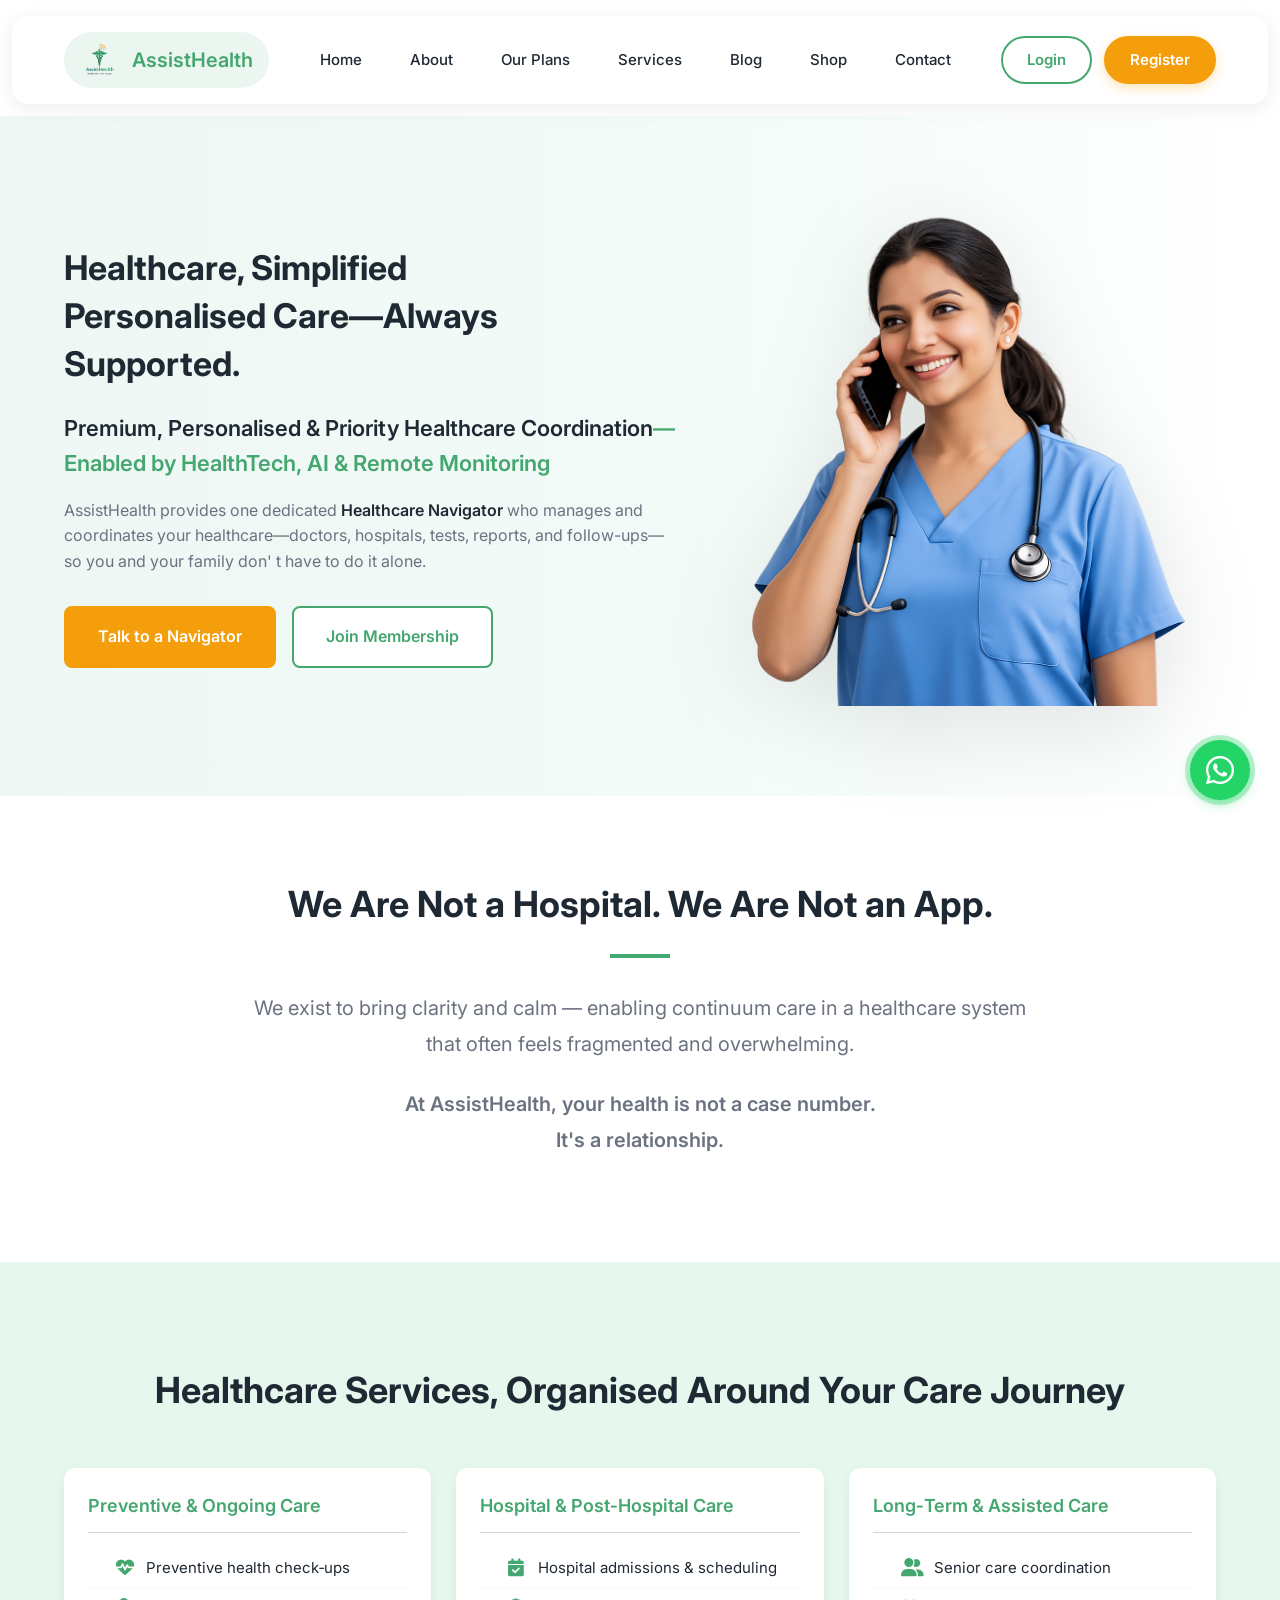
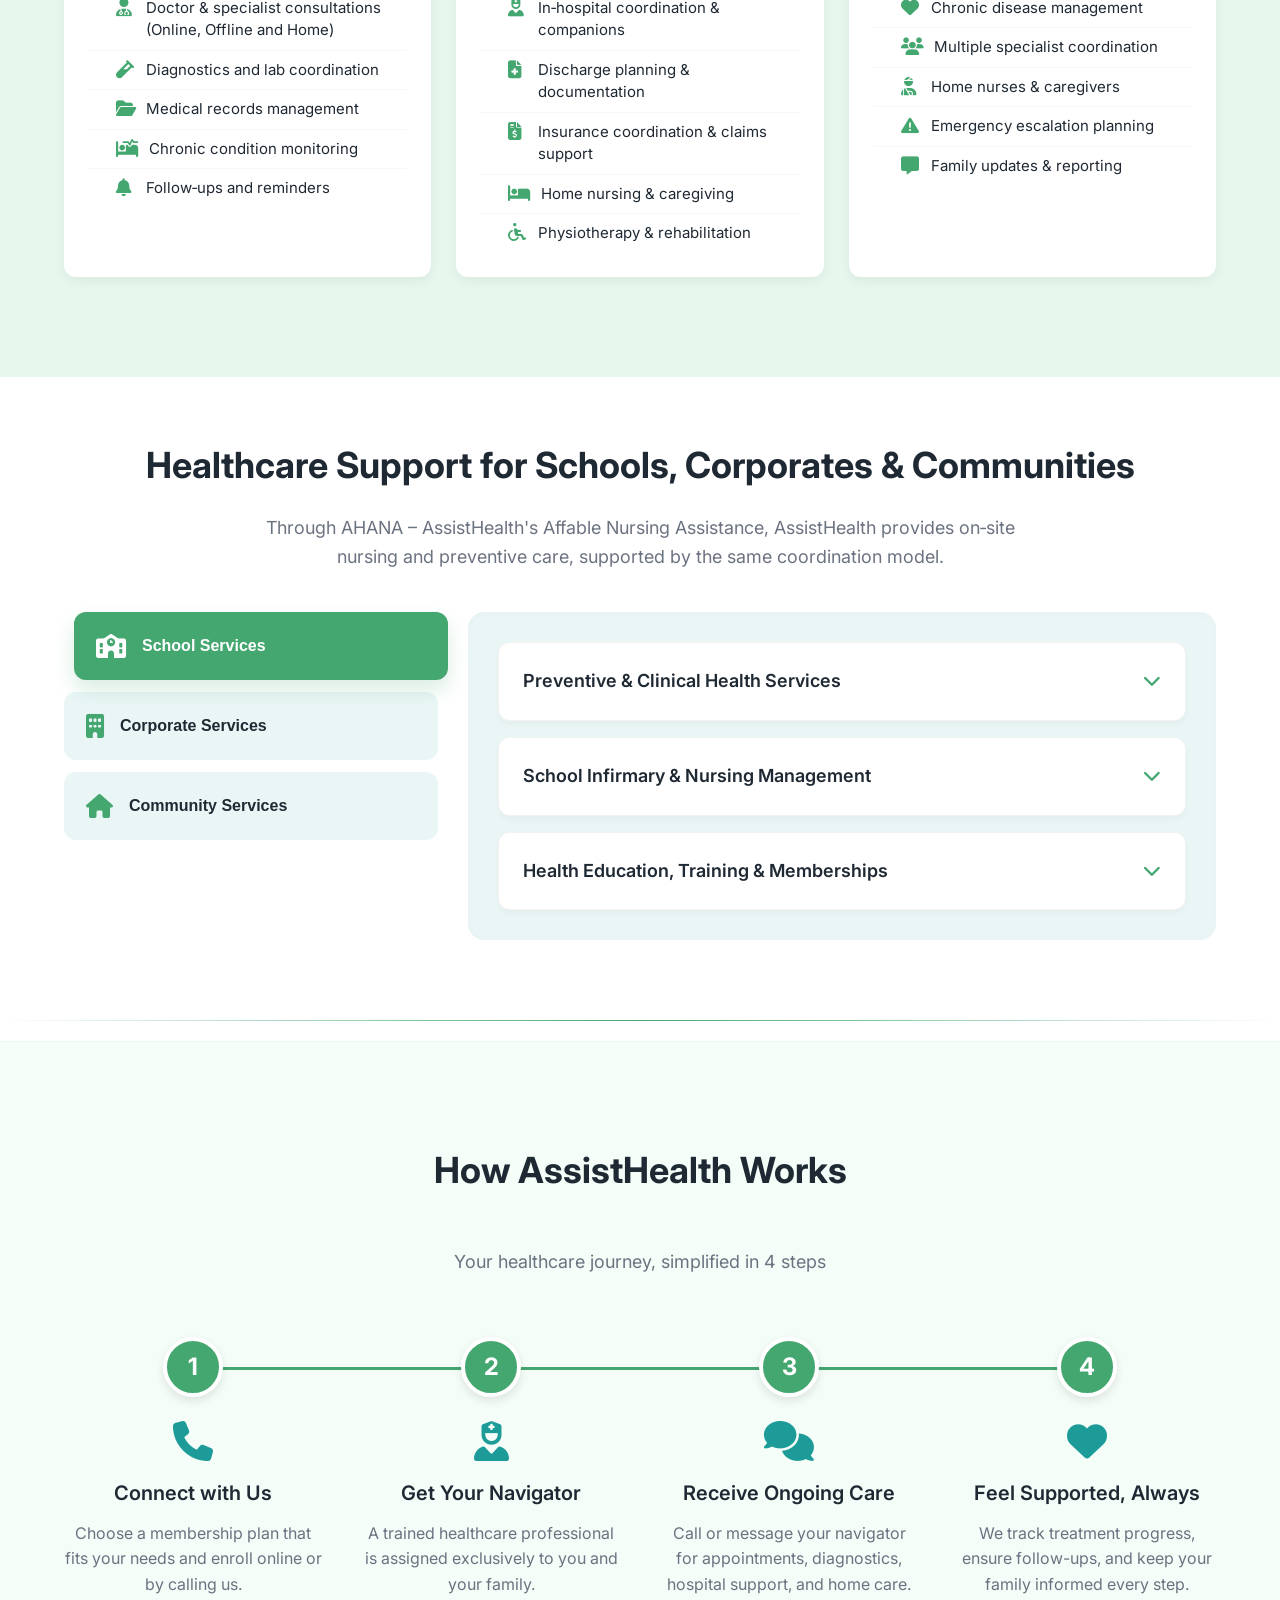
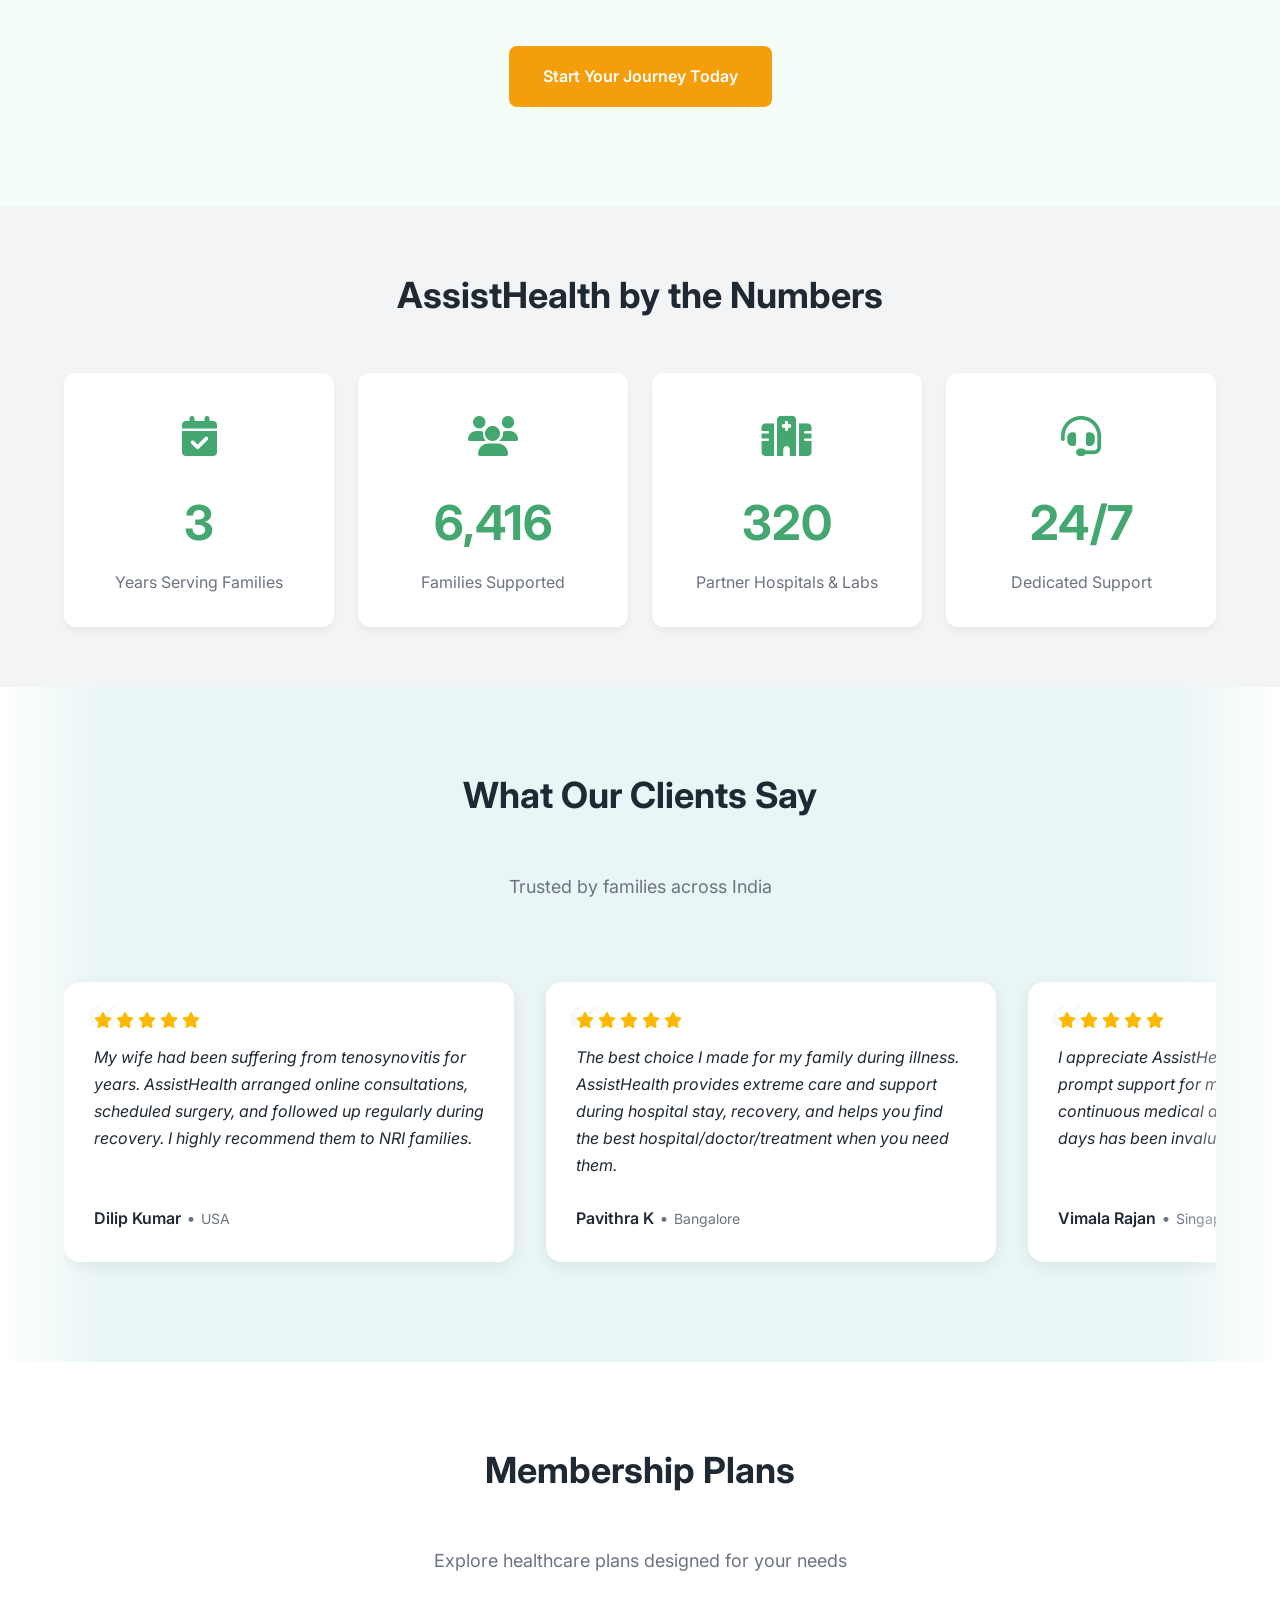
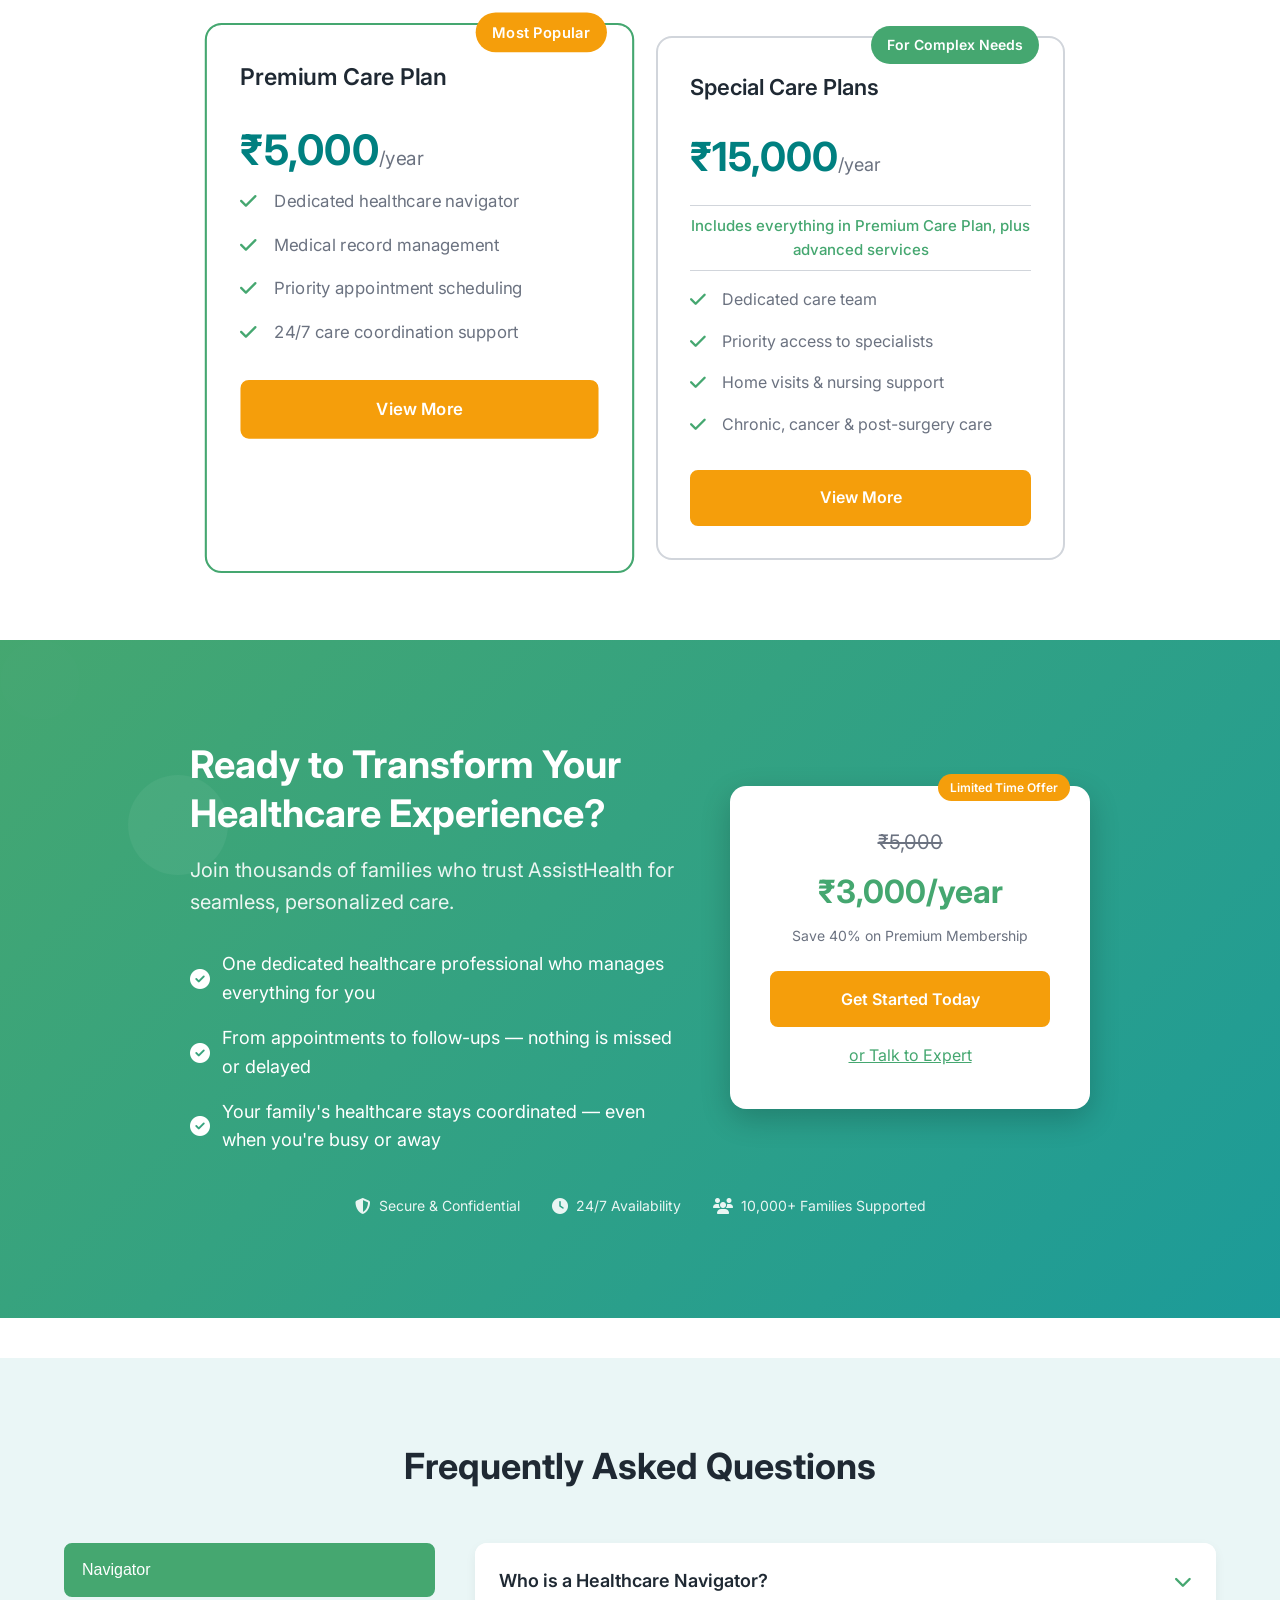
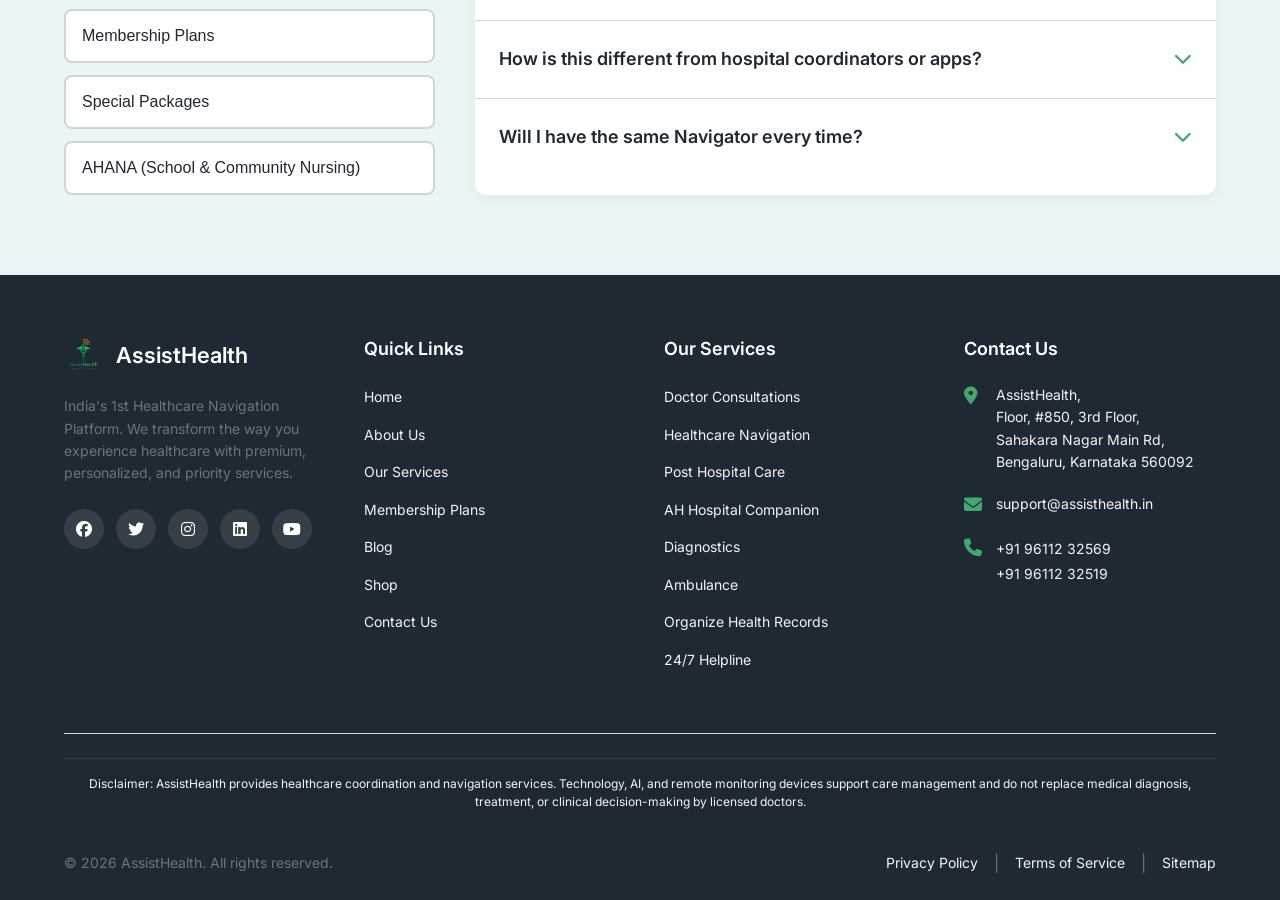
==== commit ccda77fe: "Refine B2B services section spacing and layout" ====
--- a/index.html
+++ b/index.html
@@ -182,9 +182,7 @@
                                     <li><i class="fas fa-check-circle"></i> Annual health check-ups</li>
                                     <li><i class="fas fa-check-circle"></i> Fitness and pre-employment assessments</li>
                                     <li><i class="fas fa-check-circle"></i> Ongoing healthcare management for students
-                                        and staff</li>
-                                    <li><i class="fas fa-check-circle"></i> Inside and outside the school healthcare
-                                        coordination</li>
+                                        and staff, inside and outside the school</li>
                                 </ul>
                             </div>
                         </div>
@@ -198,9 +196,9 @@
                                 <ul>
                                     <li><i class="fas fa-check-circle"></i> End-to-end infirmary setup and maintenance
                                     </li>
-                                    <li><i class="fas fa-check-circle"></i> Stock management and inventory control</li>
-                                    <li><i class="fas fa-check-circle"></i> Trained school nurses deployment</li>
-                                    <li><i class="fas fa-check-circle"></i> On-ground clinical support</li>
+                                    <li><i class="fas fa-check-circle"></i> Stock and inventory management</li>
+                                    <li><i class="fas fa-check-circle"></i> Trained school nurses and on-ground clinical
+                                        support</li>
                                 </ul>
                             </div>
                         </div>
@@ -214,7 +212,8 @@
                                 <ul>
                                     <li><i class="fas fa-check-circle"></i> Health education for students and parents
                                     </li>
-                                    <li><i class="fas fa-check-circle"></i> Student internship programs</li>
+                                    <li><i class="fas fa-check-circle"></i> Student internship and exposure programs
+                                    </li>
                                     <li><i class="fas fa-check-circle"></i> AssistHealth memberships for students,
                                         teachers, and staff</li>
                                 </ul>
@@ -226,7 +225,7 @@
                     <div class="b2b-category" id="corporate">
                         <div class="b2b-item">
                             <div class="b2b-header">
-                                <h3>Corporate Health, Safety & Workforce Readiness</h3>
+                                <h3>Corporate Health, Safety & Compliance Management</h3>
                                 <i class="fas fa-chevron-down"></i>
                             </div>
                             <div class="b2b-content">
@@ -235,7 +234,6 @@
                                     </li>
                                     <li><i class="fas fa-check-circle"></i> Employee health education and wellness
                                         programs</li>
-                                    <li><i class="fas fa-check-circle"></i> BLS / ALS emergency response training</li>
                                     <li><i class="fas fa-check-circle"></i> Group health insurance assistance and
                                         coordination</li>
                                 </ul>
@@ -244,16 +242,16 @@
 
                         <div class="b2b-item">
                             <div class="b2b-header">
-                                <h3>Corporate Health & Emergency Preparedness</h3>
+                                <h3>Corporate Emergency Preparedness & Workforce Readiness</h3>
                                 <i class="fas fa-chevron-down"></i>
                             </div>
                             <div class="b2b-content">
                                 <ul>
-                                    <li><i class="fas fa-check-circle"></i> Structured health screening programs</li>
-                                    <li><i class="fas fa-check-circle"></i> Workplace wellness initiatives</li>
-                                    <li><i class="fas fa-check-circle"></i> Emergency response training</li>
-                                    <li><i class="fas fa-check-circle"></i> Readiness programs designed to reduce risk
-                                        and improve employee safety</li>
+                                    <li><i class="fas fa-check-circle"></i> BLS / ALS emergency response training</li>
+                                    <li><i class="fas fa-check-circle"></i> Emergency preparedness and safety readiness
+                                        programs</li>
+                                    <li><i class="fas fa-check-circle"></i> Risk reduction initiatives to improve
+                                        employee safety</li>
                                 </ul>
                             </div>
                         </div>
@@ -268,7 +266,8 @@
                                     <li><i class="fas fa-check-circle"></i> End-to-end infirmary setup and maintenance
                                     </li>
                                     <li><i class="fas fa-check-circle"></i> Stock and inventory management</li>
-                                    <li><i class="fas fa-check-circle"></i> Trained on-site Doctors and Nurses</li>
+                                    <li><i class="fas fa-check-circle"></i> Trained on-site clinical professionals
+                                        (Doctors & Nurses)</li>
                                     <li><i class="fas fa-check-circle"></i> Continuous clinical support at the workplace
                                     </li>
                                 </ul>
@@ -287,7 +286,6 @@
                                 <ul>
                                     <li><i class="fas fa-check-circle"></i> Preventive health check-ups</li>
                                     <li><i class="fas fa-check-circle"></i> Health camps and awareness workshops</li>
-                                    <li><i class="fas fa-check-circle"></i> Emergency preparedness programs</li>
                                     <li><i class="fas fa-check-circle"></i> Ongoing healthcare coordination for
                                         residents of apartment complexes and gated communities</li>
                                 </ul>
@@ -305,7 +303,7 @@
                                     <li><i class="fas fa-check-circle"></i> Short-visit nursing assistance</li>
                                     <li><i class="fas fa-check-circle"></i> Home nursing and caregiver support</li>
                                     <li><i class="fas fa-check-circle"></i> Medicine delivery at home</li>
-                                    <li><i class="fas fa-check-circle"></i> Rapid response healthcare coordination for
+                                    <li><i class="fas fa-check-circle"></i> Emergency healthcare coordination for
                                         residents</li>
                                 </ul>
                             </div>
@@ -321,7 +319,8 @@
                                     <li><i class="fas fa-check-circle"></i> End-to-end infirmary setup and maintenance
                                     </li>
                                     <li><i class="fas fa-check-circle"></i> Stock and inventory management</li>
-                                    <li><i class="fas fa-check-circle"></i> Trained on-site Doctors and Nurses</li>
+                                    <li><i class="fas fa-check-circle"></i> Trained on-site clinical professionals
+                                        (Doctors & Nurses)</li>
                                     <li><i class="fas fa-check-circle"></i> Continuous clinical support within
                                         residential communities</li>
                                 </ul>
@@ -649,7 +648,7 @@
                     <div class="plan-badge">Most Popular</div>
                     <h3>Premium Care Plan</h3>
                     <div class="plan-price">₹5,000<span>/year</span></div>
-                    <p class="plan-subtext">+ ₹1,000 registration (one-time)</p>
+
                     <ul class="plan-features">
                         <li><i class="fas fa-check"></i> Dedicated healthcare navigator</li>
                         <li><i class="fas fa-check"></i> Medical record management</li>
@@ -664,7 +663,7 @@
                     <div class="plan-badge teal-badge">For Complex Needs</div>
                     <h3>Special Care Plans</h3>
                     <div class="plan-price">₹15,000<span>/year</span></div>
-                    <p class="plan-subtext">+ ₹1,000 registration (one-time)</p>
+
                     <p class="plan-includes">Includes everything in Premium Care Plan, plus advanced services</p>
                     <ul class="plan-features">
                         <li><i class="fas fa-check"></i> Dedicated care team</li>
--- a/css/style.css
+++ b/css/style.css
@@ -4315,13 +4315,24 @@
 /* B2B Detailed Services Section */
 .b2b-services-detailed {
     background: var(--white);
-    padding: 100px 0;
+    padding: 60px 0;
+}
+
+.b2b-services-detailed .section-title {
+    margin-bottom: 20px;
+}
+
+.b2b-services-detailed .section-subtitle {
+    margin-bottom: 40px;
+    max-width: 800px;
+    margin-left: auto;
+    margin-right: auto;
 }
 
 .b2b-services-container {
     display: grid;
     grid-template-columns: 1fr 2fr;
-    gap: 40px;
+    gap: 30px;
     max-width: 1200px;
     margin: 0 auto;
 }
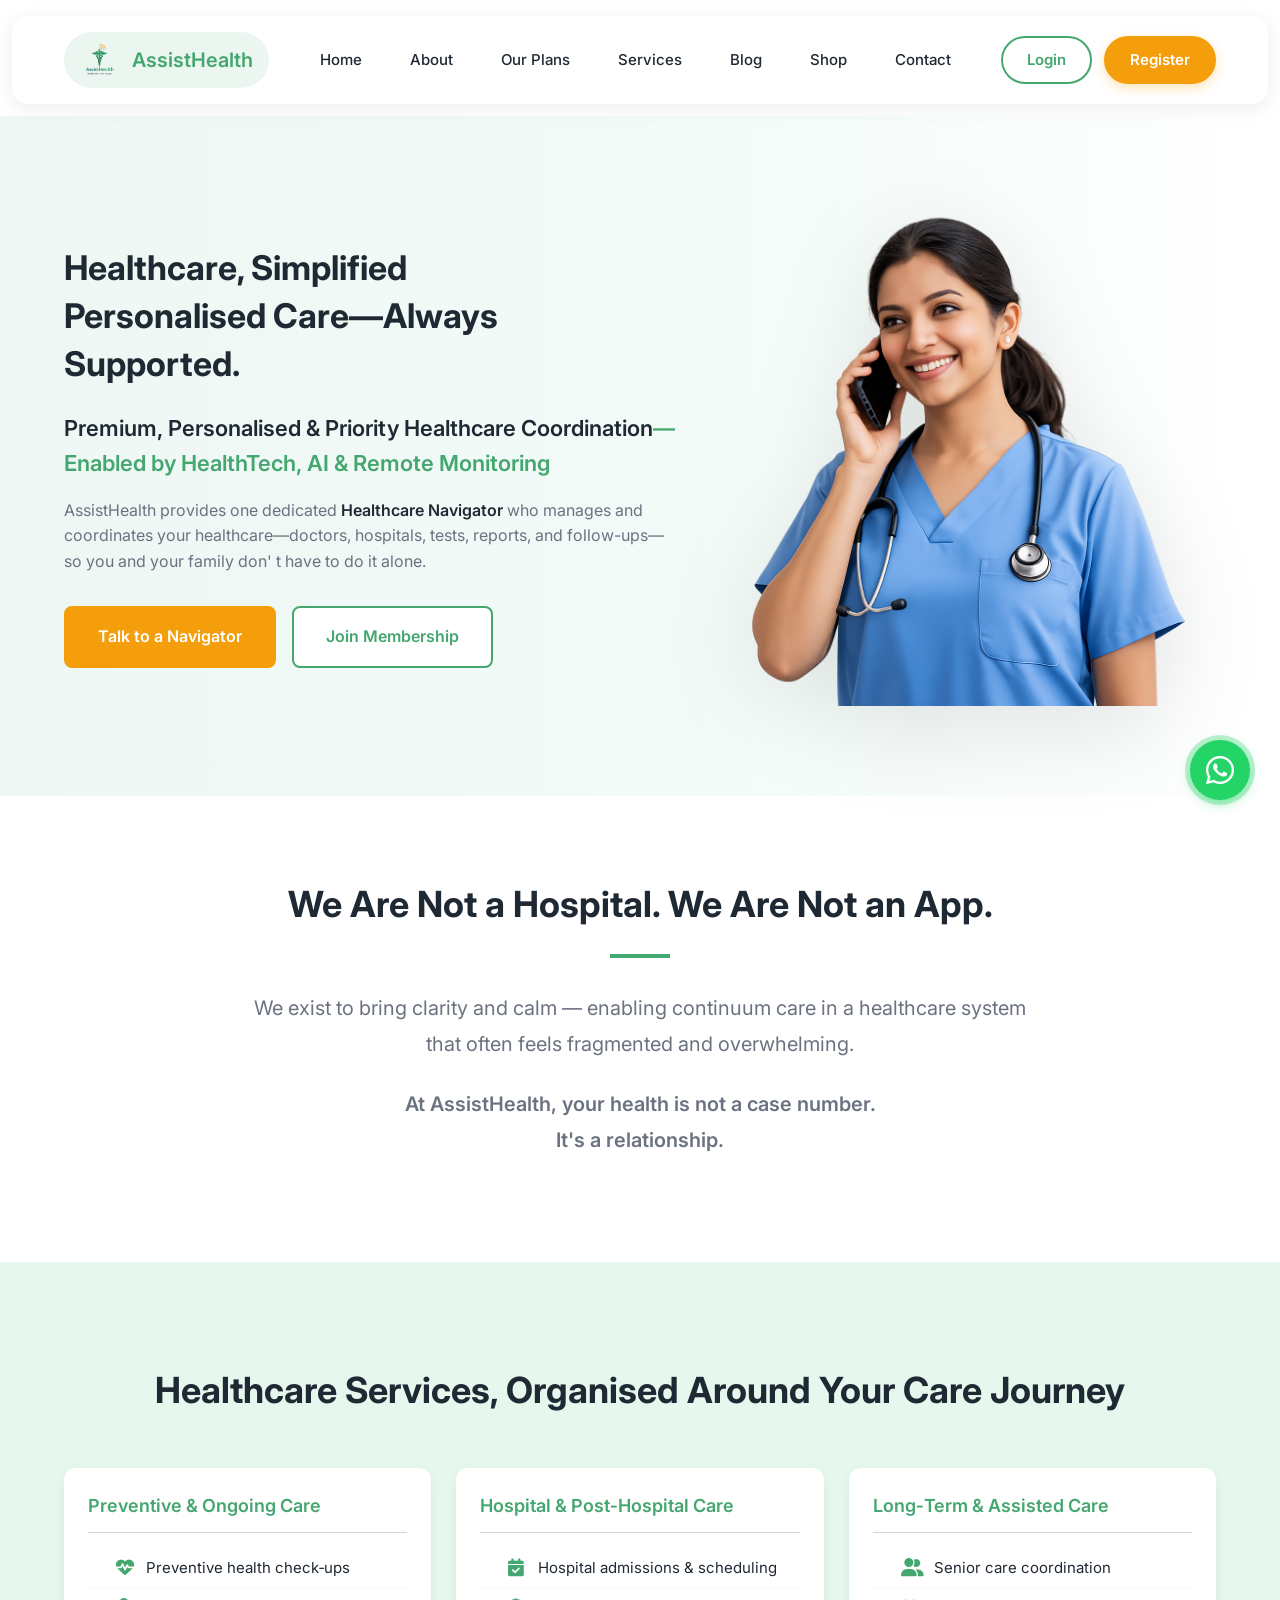
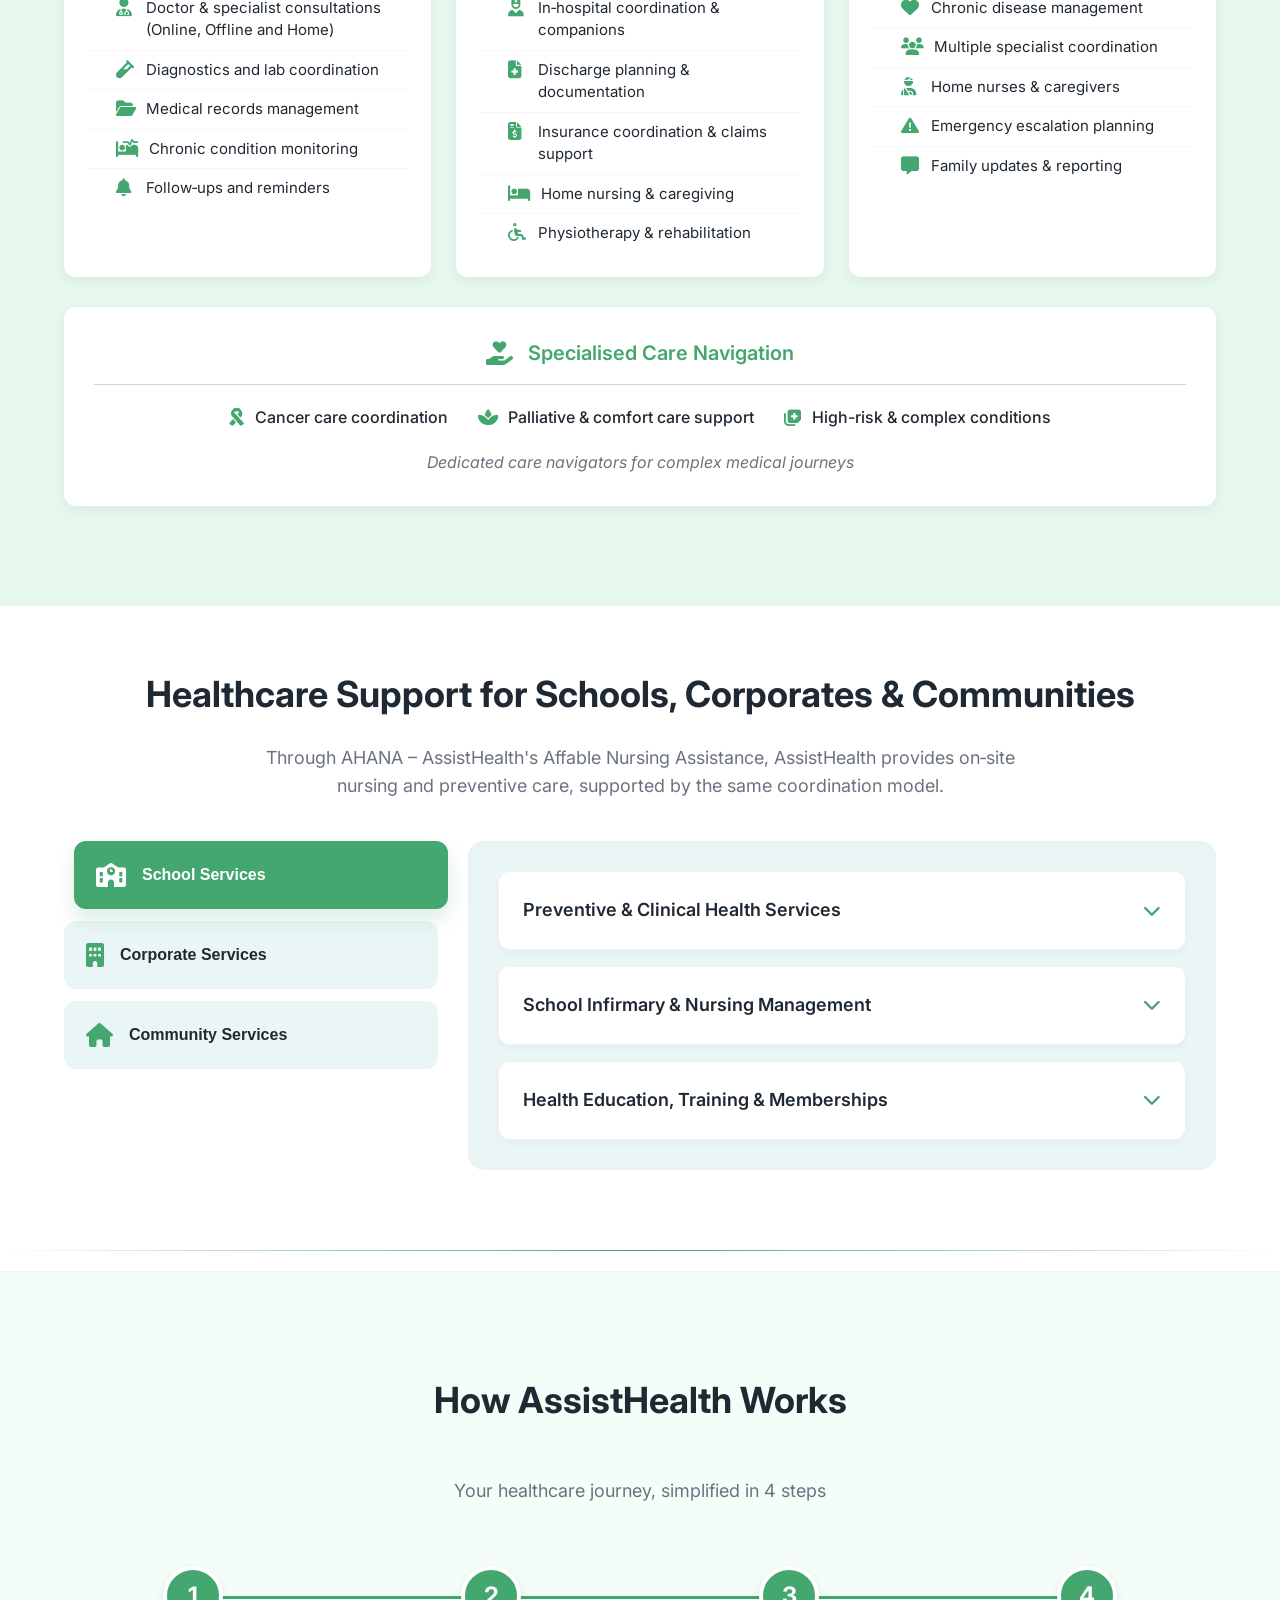
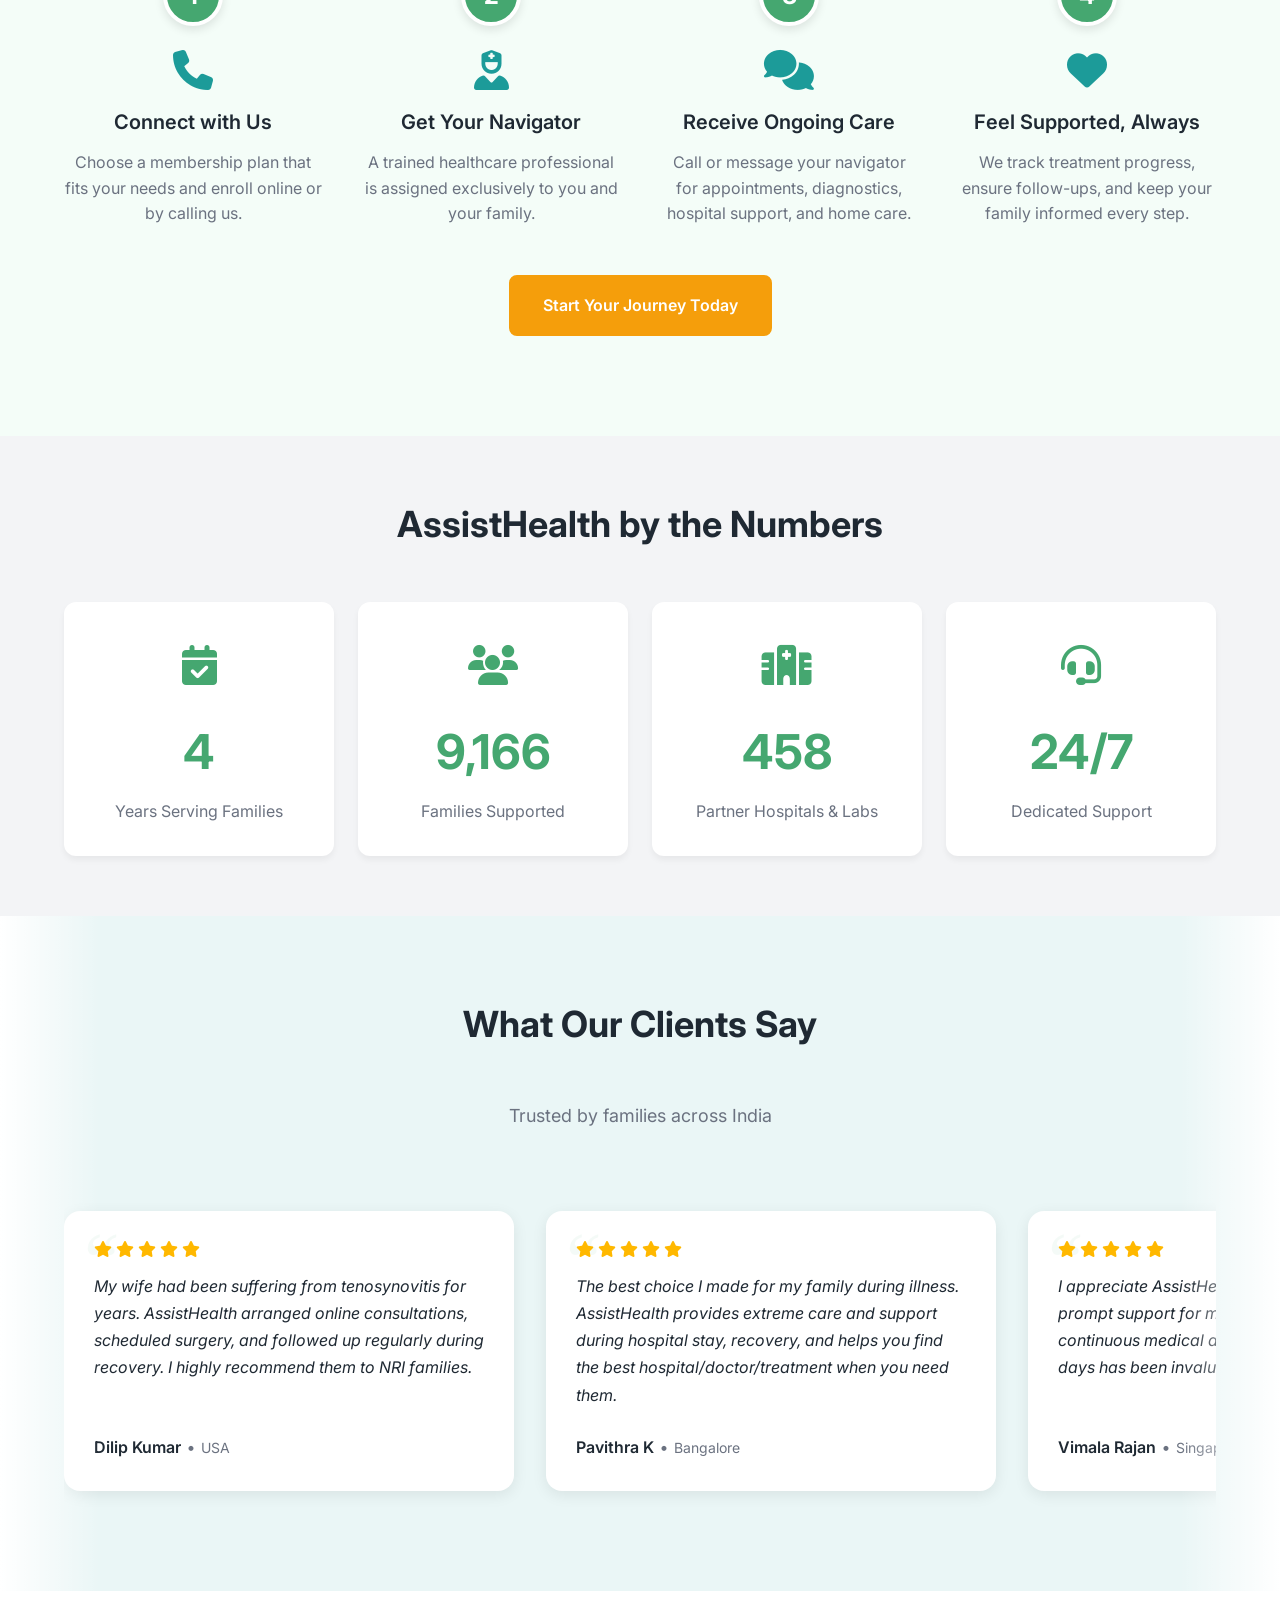
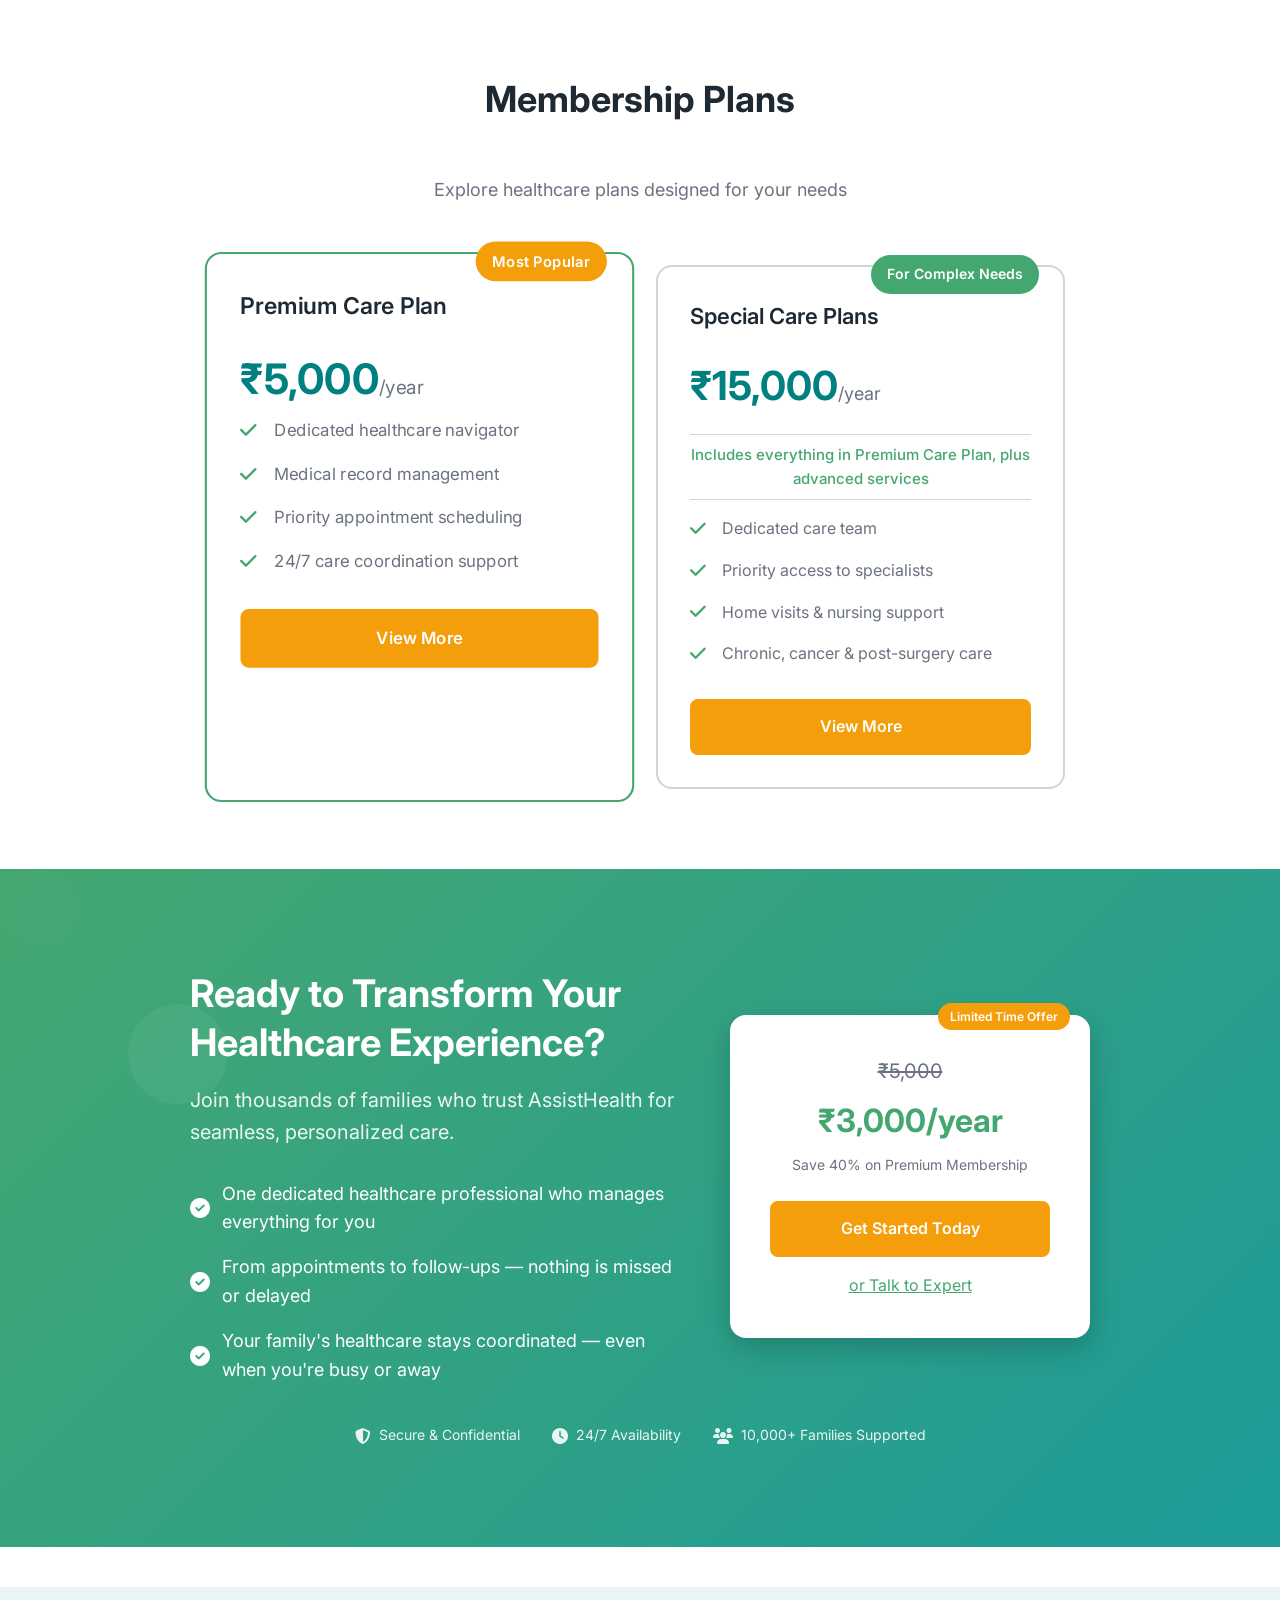
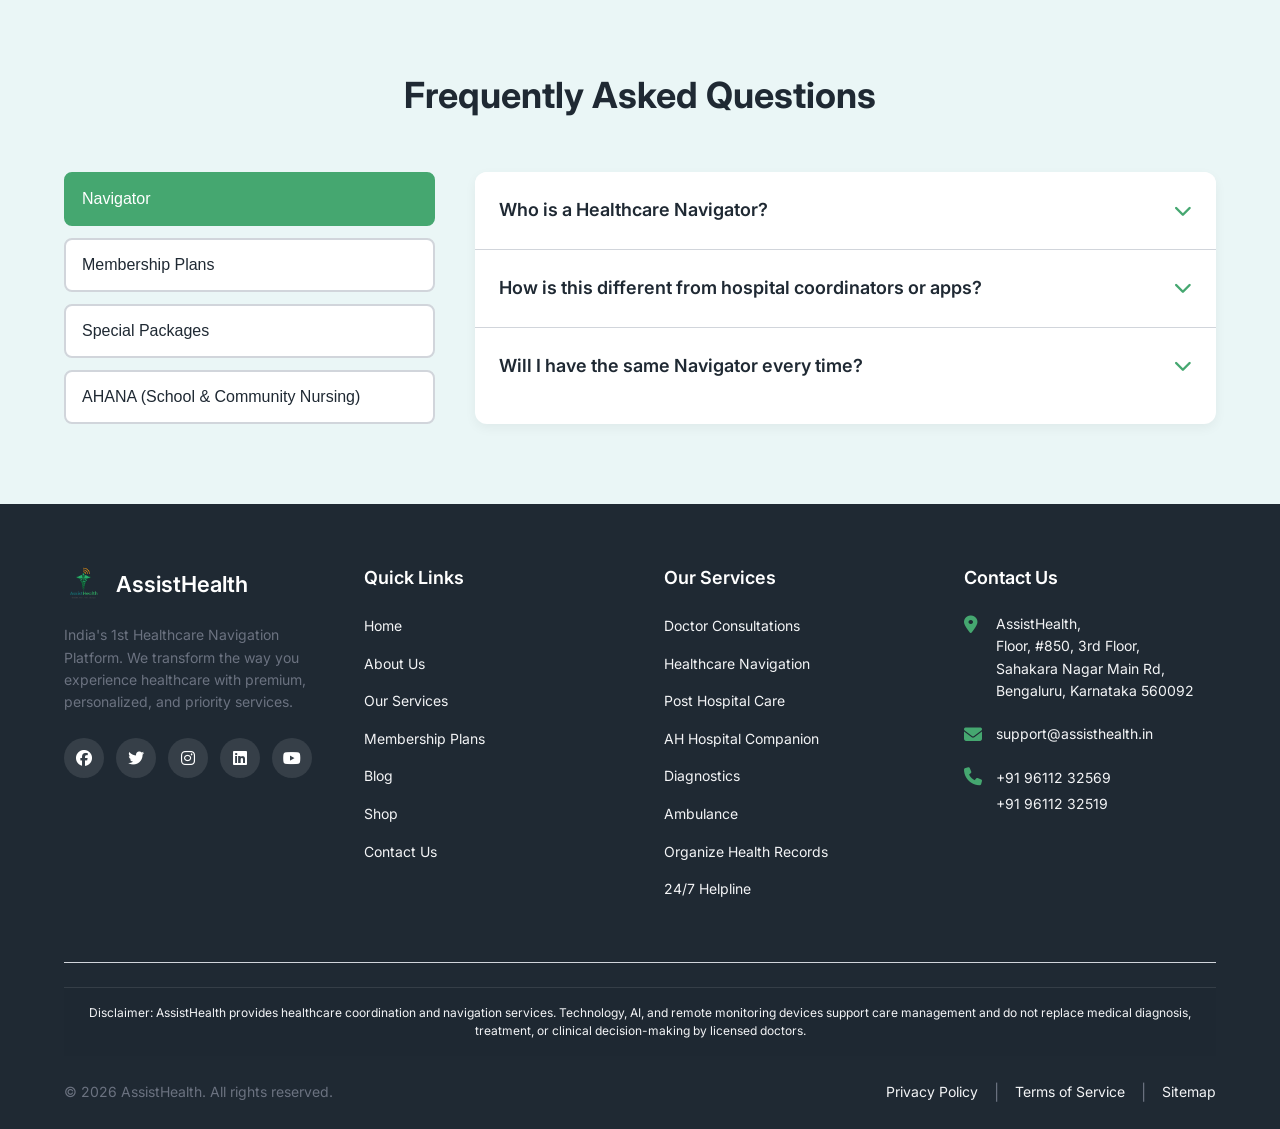
==== commit e1cb7643: "Add Specialised Care Navigation card below Healthcare Services" ====
--- a/index.html
+++ b/index.html
@@ -142,6 +142,21 @@
                     </ul>
                 </div>
             </div>
+
+            <div class="service-journey-row">
+                <div class="service-row-content">
+                    <div class="service-row-header">
+                        <i class="fas fa-hand-holding-heart"></i>
+                        <h3>Specialised Care Navigation</h3>
+                    </div>
+                    <ul class="service-list-horizontal">
+                        <li><i class="fas fa-ribbon"></i> Cancer care coordination</li>
+                        <li><i class="fas fa-spa"></i> Palliative & comfort care support</li>
+                        <li><i class="fas fa-notes-medical"></i> High-risk & complex conditions</li>
+                    </ul>
+                    <p class="service-row-footer">Dedicated care navigators for complex medical journeys</p>
+                </div>
+            </div>
         </div>
     </section>
 
--- a/css/style.css
+++ b/css/style.css
@@ -577,6 +577,97 @@
 
     .service-journey-column {
         min-height: auto;
+    }
+}
+
+.service-journey-row {
+    margin-top: 30px;
+    width: 100%;
+}
+
+.service-row-content {
+    background: var(--white);
+    border-radius: 12px;
+    padding: 30px;
+    box-shadow: 0 4px 12px rgba(0, 0, 0, 0.06);
+    transition: transform 0.2s, box-shadow 0.2s;
+    display: flex;
+    flex-direction: column;
+    align-items: center;
+    text-align: center;
+}
+
+.service-row-content:hover {
+    transform: translateY(-3px);
+    box-shadow: 0 8px 16px rgba(0, 0, 0, 0.08);
+}
+
+.service-row-header {
+    display: flex;
+    align-items: center;
+    gap: 15px;
+    margin-bottom: 20px;
+    border-bottom: 1px solid var(--border-color);
+    padding-bottom: 15px;
+    width: 100%;
+    justify-content: center;
+}
+
+.service-row-header i {
+    color: var(--teal-green);
+    font-size: 24px;
+}
+
+.service-row-header h3 {
+    font-size: 20px;
+    font-weight: 600;
+    color: var(--teal-green);
+    margin: 0;
+}
+
+.service-list-horizontal {
+    list-style: none;
+    padding: 0;
+    margin: 0 0 20px 0;
+    display: flex;
+    flex-wrap: wrap;
+    justify-content: center;
+    gap: 30px;
+    width: 100%;
+}
+
+.service-list-horizontal li {
+    display: flex;
+    align-items: center;
+    gap: 10px;
+    color: var(--dark-charcoal);
+    font-size: 16px;
+    font-weight: 500;
+}
+
+.service-list-horizontal li i {
+    color: var(--teal-green);
+    font-size: 18px;
+}
+
+.service-row-footer {
+    font-size: 16px;
+    color: var(--warm-grey);
+    font-style: italic;
+    margin: 0;
+}
+
+@media (max-width: 768px) {
+    .service-list-horizontal {
+        flex-direction: column;
+        align-items: flex-start;
+        gap: 12px;
+        padding-left: 20px;
+    }
+
+    .service-row-header {
+        flex-direction: column;
+        text-align: center;
     }
 }
 
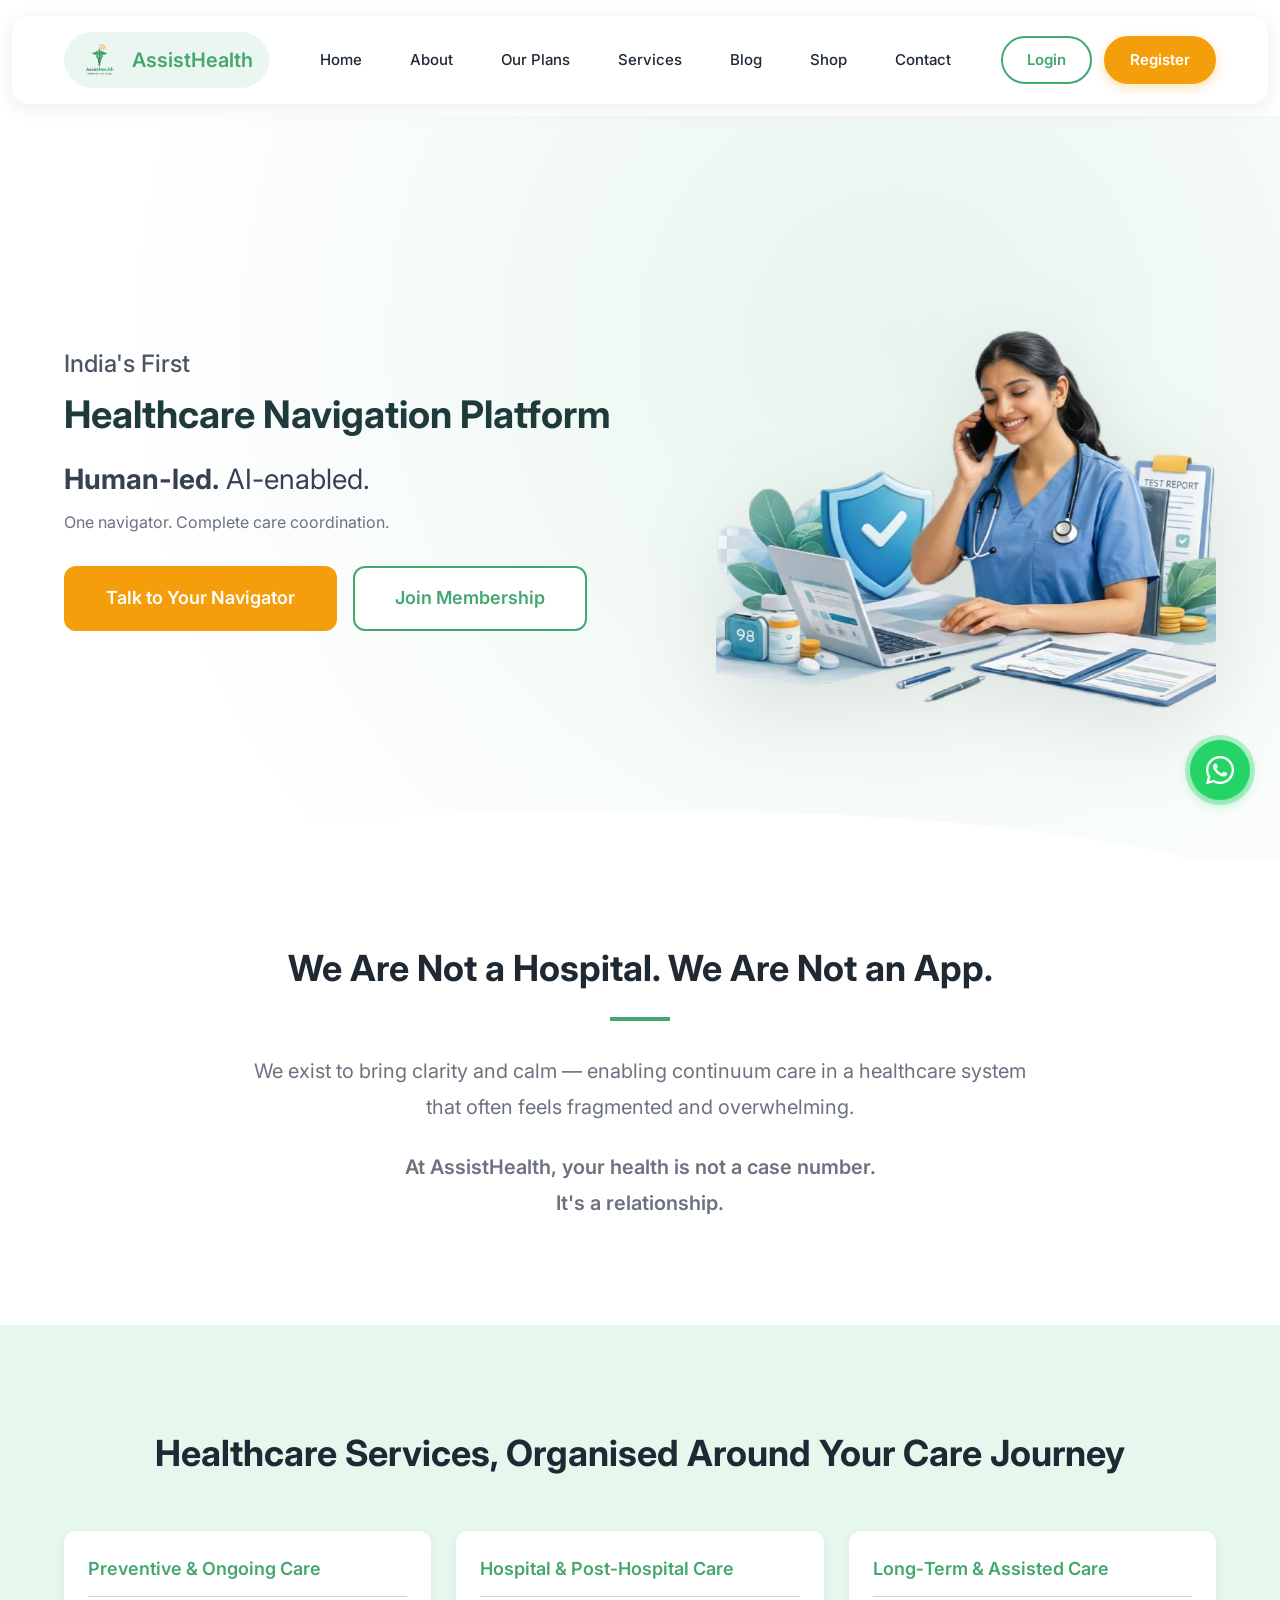
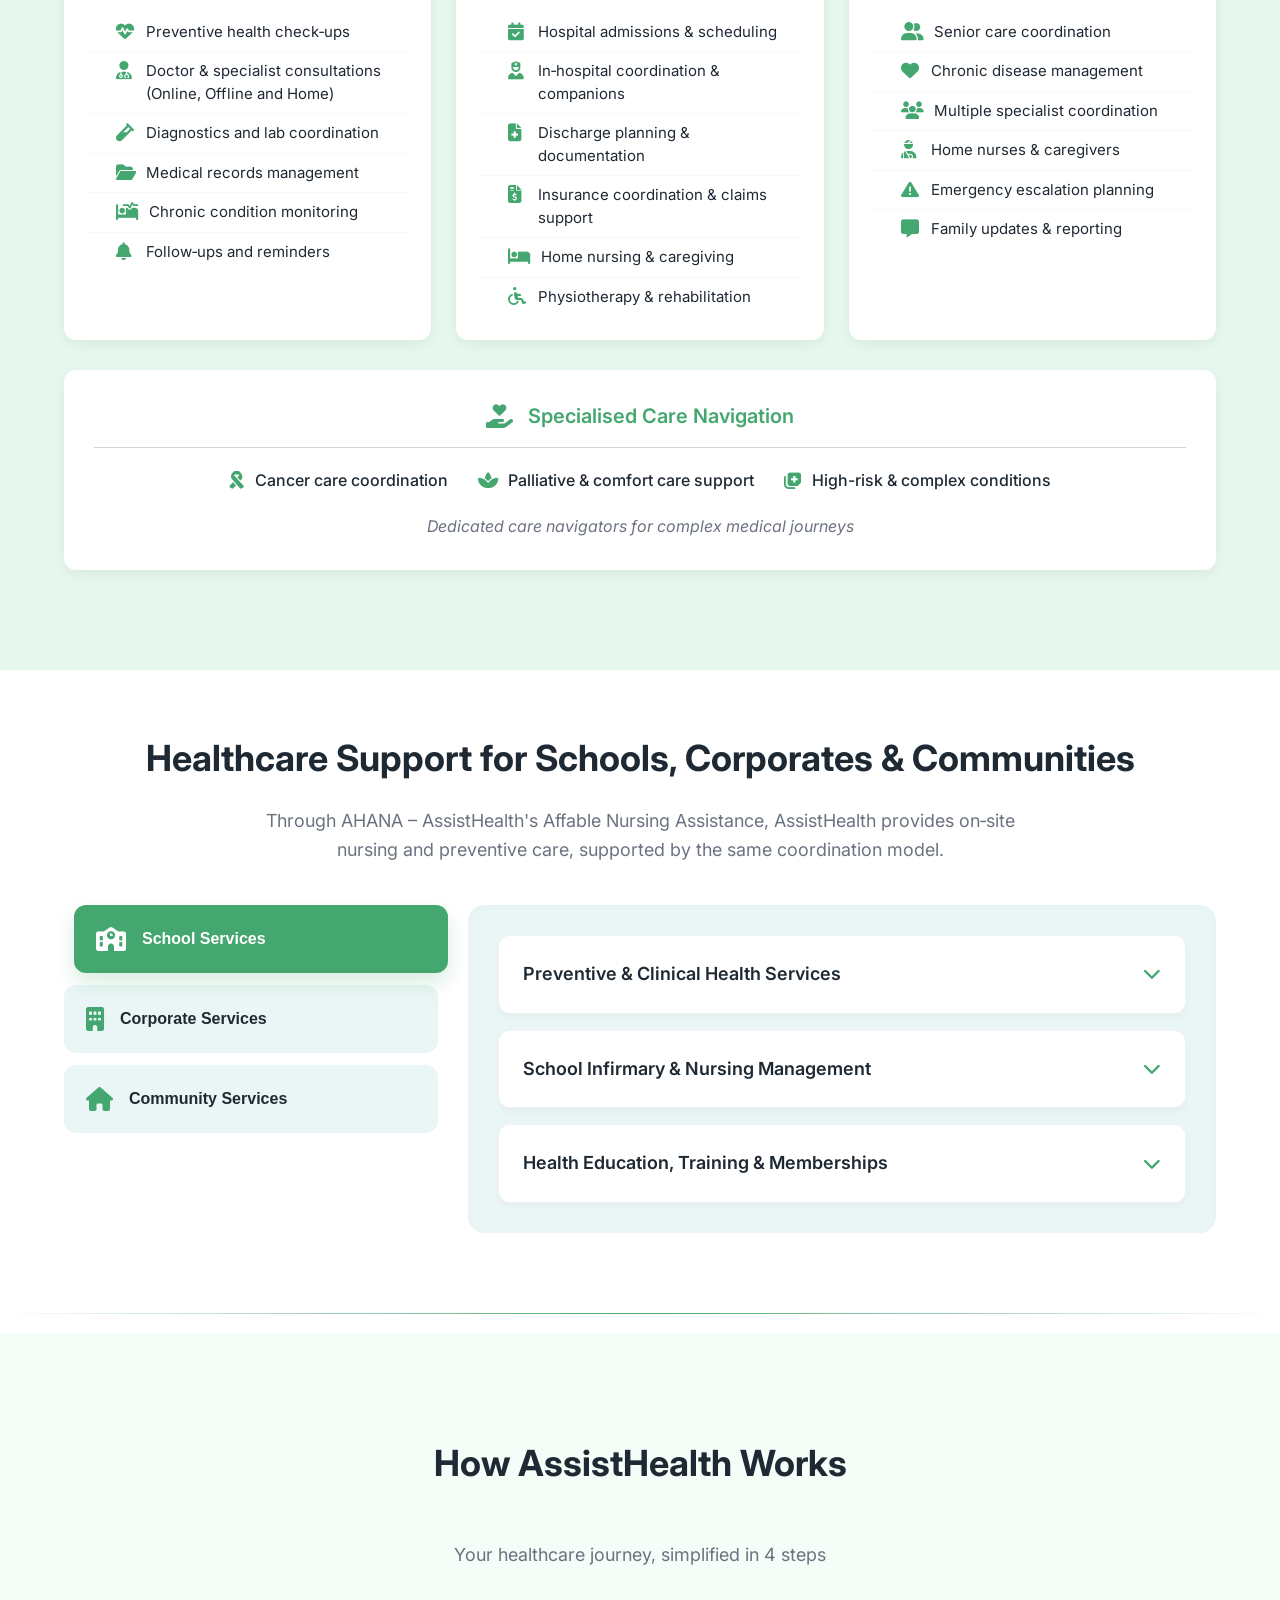
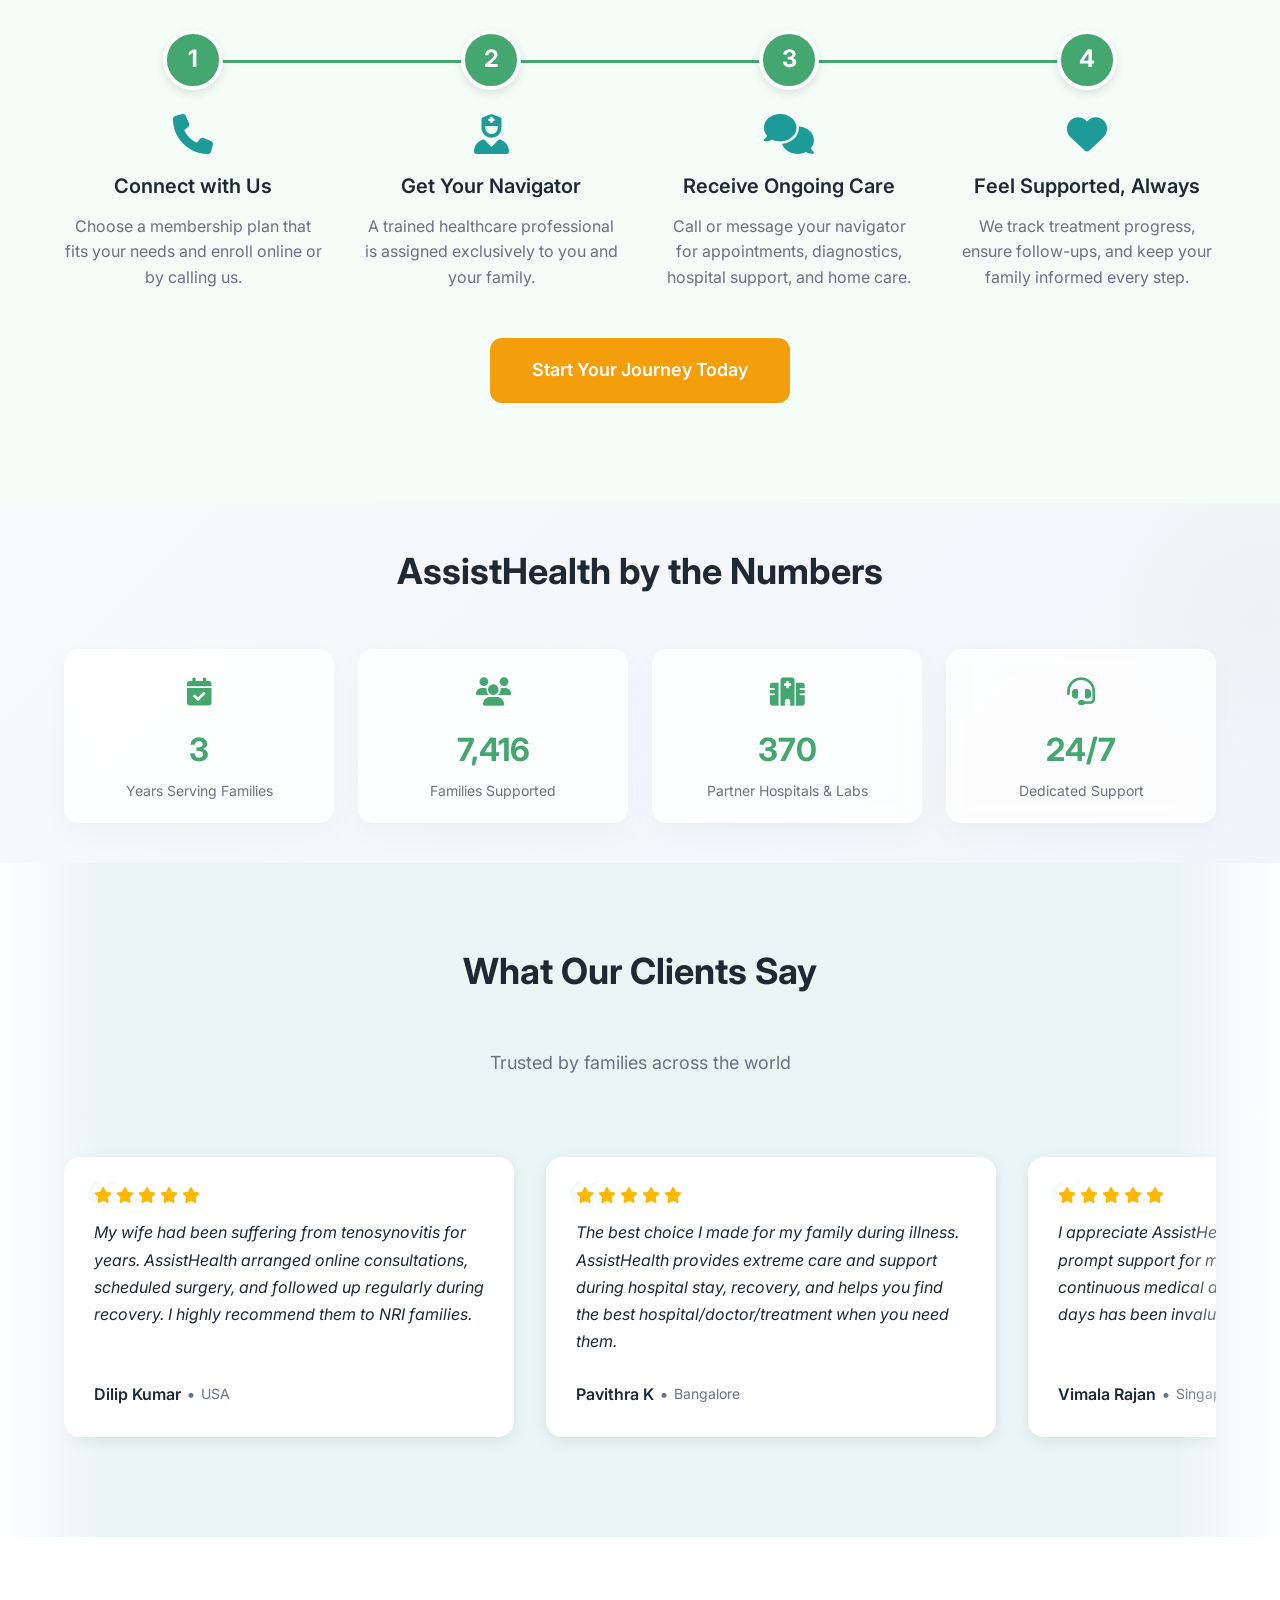
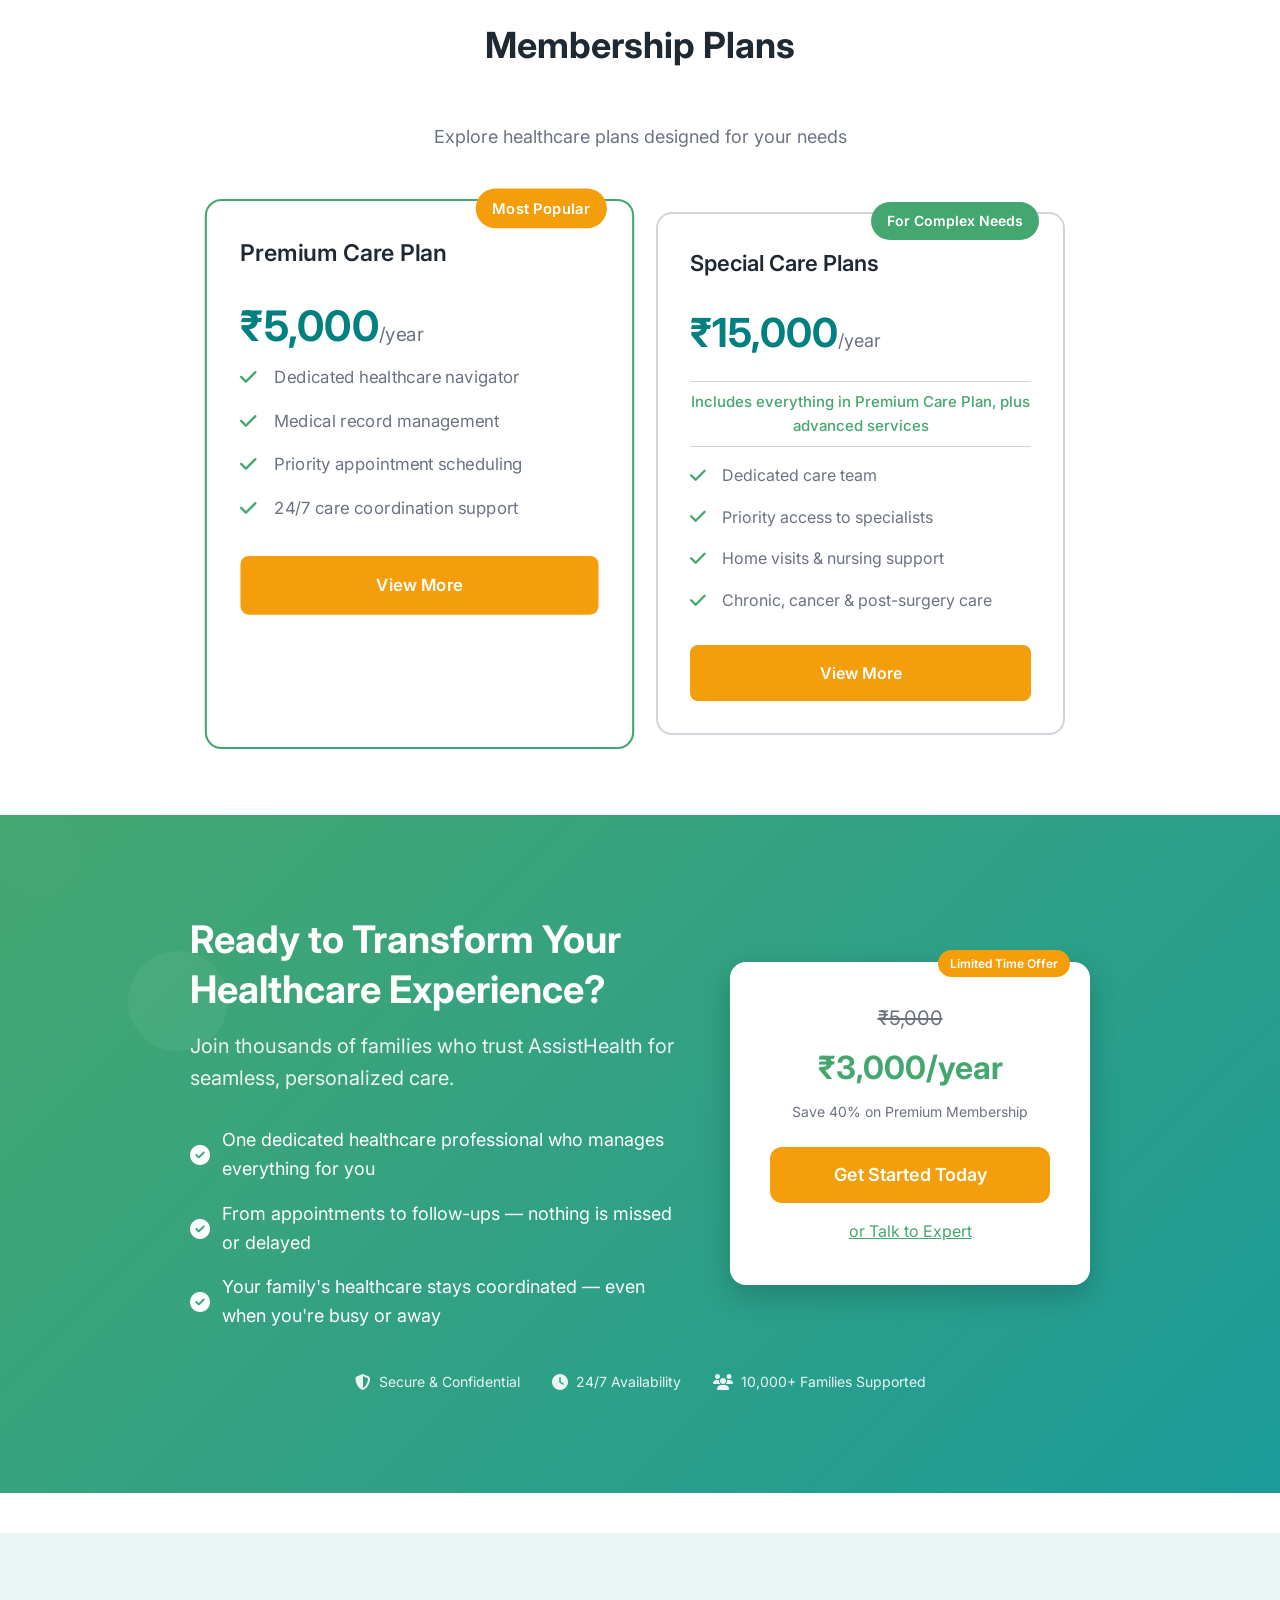
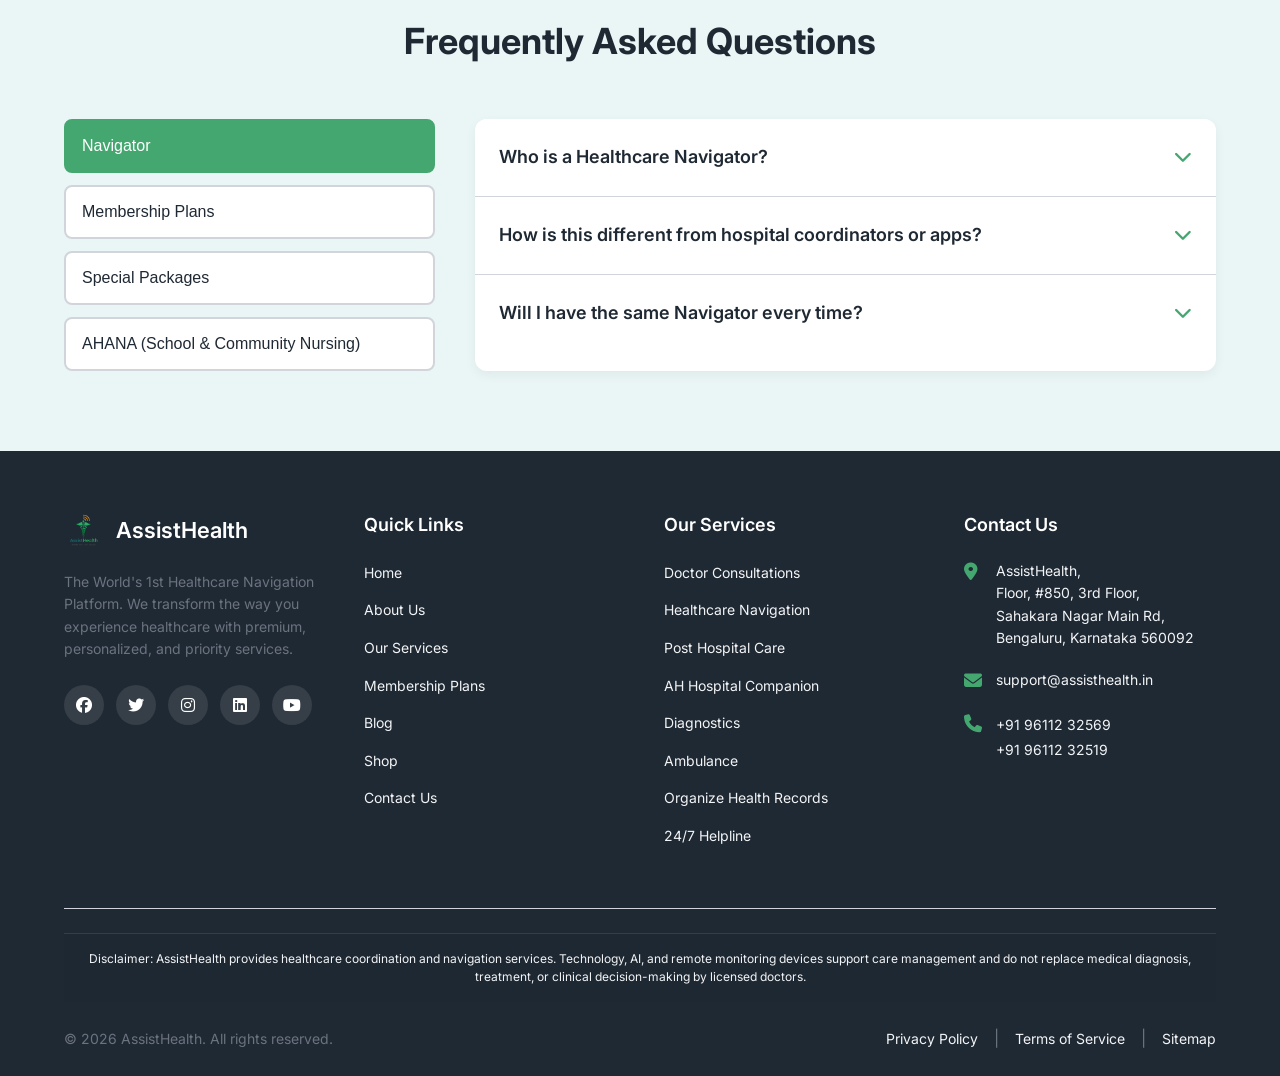
==== commit 09ab958a: "update hero section content, styling, and background" ====
--- a/index.html
+++ b/index.html
@@ -4,9 +4,9 @@
 <head>
     <meta charset="UTF-8">
     <meta name="viewport" content="width=device-width, initial-scale=1.0">
-    <title>AssistHealth - Your Personal Healthcare Navigator in India</title>
+    <title>AssistHealth - Your Personal Healthcare Navigator Globally</title>
     <meta name="description"
-        content="Personal healthcare navigators in India using technology, AI, and remote monitoring devices to coordinate doctors, diagnostics, hospitals & senior care.">
+        content="Personal healthcare navigators across the world using technology, AI, and remote monitoring devices to coordinate doctors, diagnostics, hospitals & senior care.">
 
     <!-- Favicon and Touch Icons -->
     <link rel="apple-touch-icon" sizes="180x180" href="images/apple-touch-icon.png">
@@ -66,16 +66,14 @@
         <div class="container">
             <div class="hero-content">
                 <div class="hero-text">
-                    <h1>Healthcare, Simplified <br>Personalised Care—Always Supported.</h1>
+                    <p class="hero-pre-title">India's First</p>
+                    <h1>Healthcare Navigation Platform</h1>
                     <div class="hero-subheading">
-                        <p><strong>Premium, Personalised & Priority Healthcare Coordination</strong>—Enabled by
-                            HealthTech, AI & Remote Monitoring</p>
-                        <p>AssistHealth provides one dedicated <strong>Healthcare Navigator</strong> who manages and
-                            coordinates your healthcare—doctors, hospitals, tests, reports, and follow-ups—so you and
-                            your family don' t have to do it alone.</p>
+                        <p class="hero-feature"><strong>Human-led.</strong> AI-enabled.</p>
+                        <p class="hero-desc">One navigator. Complete care coordination.</p>
                     </div>
                     <div class="hero-buttons">
-                        <a href="#contact" class="btn btn-primary btn-large">Talk to a Navigator</a>
+                        <a href="#contact" class="btn btn-primary btn-large">Talk to Your Navigator</a>
                         <a href="#plans" class="btn btn-secondary btn-large">Join Membership</a>
                     </div>
                 </div>
@@ -440,7 +438,7 @@
     <section class="testimonials" id="testimonials">
         <div class="container">
             <h2 class="section-title">What Our Clients Say</h2>
-            <p class="section-subtitle">Trusted by families across India</p>
+            <p class="section-subtitle">Trusted by families across the world</p>
 
             <div class="testimonials-container">
                 <div class="testimonials-track">
@@ -835,7 +833,7 @@
                                     <li>Families with elderly parents</li>
                                     <li>Chronic or long-term health needs</li>
                                     <li>Busy professionals</li>
-                                    <li>NRIs managing family health in India</li>
+                                    <li>NRIs managing family health globally</li>
                                     <li>Anyone seeking organised healthcare support</li>
                                 </ul>
                             </div>
@@ -934,7 +932,7 @@
                         <img src="images/AH1.png" alt="AssistHealth Logo">
                         <span>AssistHealth</span>
                     </div>
-                    <p class="footer-tagline">India's 1st Healthcare Navigation Platform. We transform the way you
+                    <p class="footer-tagline">The World's 1st Healthcare Navigation Platform. We transform the way you
                         experience healthcare with premium, personalized, and priority services.</p>
                     <div class="social-links">
                         <a href="#" aria-label="Facebook"><i class="fab fa-facebook"></i></a>
--- a/css/style.css
+++ b/css/style.css
@@ -245,18 +245,32 @@
 }
 
 .btn-large {
-    padding: 16px 32px;
-    font-size: 16px;
+    padding: 16px 40px;
+    font-size: 18px;
+    border-radius: 12px;
 }
 
 /* Hero Section */
 .hero {
-    background: linear-gradient(90deg,
-            #eef7f4 0%,
-            #f3fbf8 55%,
-            #ffffff 100%) !important;
-    padding: 90px 0;
+    background: radial-gradient(circle at 70% 30%, #e8f5ee 0%, #ffffff 75%) !important;
+    padding: 70px 0;
     width: 100%;
+    position: relative;
+    overflow: hidden;
+}
+
+.hero::after {
+    content: '';
+    position: absolute;
+    bottom: -50px;
+    left: 0;
+    width: 100%;
+    height: 100px;
+    background: white;
+    border-radius: 50% / 100%;
+    border-bottom-left-radius: 0;
+    border-bottom-right-radius: 0;
+    z-index: 1;
 }
 
 .hero .container {
@@ -270,42 +284,37 @@
     gap: 40px;
 }
 
-.hero-text {
-    flex: 1;
+.hero-pre-title {
+    font-size: 24px;
+    color: #4b5563;
+    margin-bottom: 8px;
+    font-weight: 500;
 }
 
 .hero h1 {
-    font-size: 34px;
+    font-size: 38px;
     font-weight: 700;
-    color: var(--dark-charcoal);
-    line-height: 1.4;
-    margin-bottom: 24px;
+    color: #1e3a3a;
+    line-height: 1.2;
+    margin-bottom: 20px;
+    white-space: nowrap;
 }
 
 .hero-subheading {
-    font-size: 20px;
-    color: var(--warm-grey);
-    line-height: 1.6;
-    margin-bottom: 32px;
-}
-
-.hero-subheading p {
-    margin-bottom: 16px;
-}
-
-.hero-subheading p:first-child {
-    font-size: 22px;
-    color: var(--teal-green);
-    font-weight: 600;
-}
-
-.hero-subheading p:last-child {
-    margin-bottom: 0;
-}
-
-.hero-subheading strong {
-    color: var(--dark-charcoal);
-    font-weight: 600;
+    margin-bottom: 30px;
+}
+
+.hero-feature {
+    font-size: 28px;
+    color: #374151;
+    font-weight: 400;
+    margin-bottom: 8px;
+}
+
+.hero-desc {
+    font-size: 26px;
+    color: #6b7280;
+    font-weight: 400;
 }
 
 
@@ -339,15 +348,16 @@
 
 .hero-image {
     display: flex;
-    justify-content: flex-end;
-    align-items: center;
+    justify-content: center;
+    align-items: center;
+    position: relative;
+    z-index: 2;
 }
 
 .hero-image img {
-    width: 520px;
+    width: 580px;
     max-width: 100%;
     height: auto;
-
     filter: drop-shadow(0 20px 45px rgba(0, 0, 0, 0.10));
 }
 
@@ -643,6 +653,8 @@
     color: var(--dark-charcoal);
     font-size: 16px;
     font-weight: 500;
+    text-align: left;
+    /* Ensure text is left aligned within flex item */
 }
 
 .service-list-horizontal li i {
@@ -662,7 +674,12 @@
         flex-direction: column;
         align-items: flex-start;
         gap: 12px;
-        padding-left: 20px;
+        padding-left: 10%;
+        /* Better centering feel for the list */
+        margin-left: auto;
+        margin-right: auto;
+        width: fit-content;
+        /* Allow the list to be centered as a block */
     }
 
     .service-row-header {
@@ -2327,46 +2344,67 @@
 
 /* Stats Counter Section */
 .stats-section {
-    background: var(--light-grey);
-    padding: 60px 0;
+    background: linear-gradient(135deg, #f8fafc 0%, #f1f5f9 100%);
+    padding: 40px 0;
+    position: relative;
+    overflow: hidden;
+}
+
+.stats-section::before {
+    content: '';
+    position: absolute;
+    top: -10%;
+    right: -10%;
+    width: 300px;
+    height: 300px;
+    background: radial-gradient(circle, rgba(69, 167, 112, 0.05) 0%, transparent 70%);
+    border-radius: 50%;
 }
 
 .stats-grid {
     display: grid;
     grid-template-columns: repeat(4, 1fr);
     gap: 24px;
-    margin-top: 40px;
+    margin-top: 20px;
 }
 
 .stat-card {
+    background: rgba(255, 255, 255, 0.8);
+    backdrop-filter: blur(10px);
+    border: 1px solid rgba(255, 255, 255, 0.4);
+    border-radius: 15px;
+    padding: 20px 15px;
+    text-align: center;
+    box-shadow: 0 10px 30px rgba(0, 0, 0, 0.03);
+    transition: all 0.4s cubic-bezier(0.165, 0.84, 0.44, 1);
+    display: flex;
+    flex-direction: column;
+    align-items: center;
+    justify-content: center;
+}
+
+.stat-card:hover {
+    transform: translateY(-10px);
     background: var(--white);
-    border-radius: 12px;
-    padding: 32px;
-    text-align: center;
-    box-shadow: 0 4px 6px rgba(0, 0, 0, 0.05);
-    transition: transform 0.3s, box-shadow 0.3s;
-}
-
-.stat-card:hover {
-    transform: translateY(-5px);
-    box-shadow: 0 10px 20px rgba(0, 0, 0, 0.1);
+    box-shadow: 0 20px 40px rgba(69, 167, 112, 0.1);
+    border-color: rgba(69, 167, 112, 0.2);
 }
 
 .stat-icon {
-    font-size: 40px;
+    font-size: 28px;
     color: var(--teal-green);
-    margin-bottom: 16px;
+    margin-bottom: 10px;
 }
 
 .stat-number {
-    font-size: 48px;
+    font-size: 32px;
     font-weight: 700;
     color: var(--teal-green);
-    margin-bottom: 8px;
+    margin-bottom: 4px;
 }
 
 .stat-label {
-    font-size: 16px;
+    font-size: 14px;
     color: var(--warm-grey);
     margin: 0;
 }
@@ -2423,7 +2461,30 @@
 
 @media (max-width: 768px) {
     .stats-grid {
-        grid-template-columns: 1fr;
+        grid-template-columns: repeat(4, 1fr);
+        gap: 8px;
+        margin-top: 20px;
+    }
+
+    .stat-card {
+        padding: 10px 5px;
+        border-radius: 10px;
+        min-height: 90px;
+    }
+
+    .stat-icon {
+        font-size: 18px;
+        margin-bottom: 6px;
+    }
+
+    .stat-number {
+        font-size: 16px;
+        margin-bottom: 2px;
+    }
+
+    .stat-label {
+        font-size: 9px;
+        line-height: 1.1;
     }
 }
 
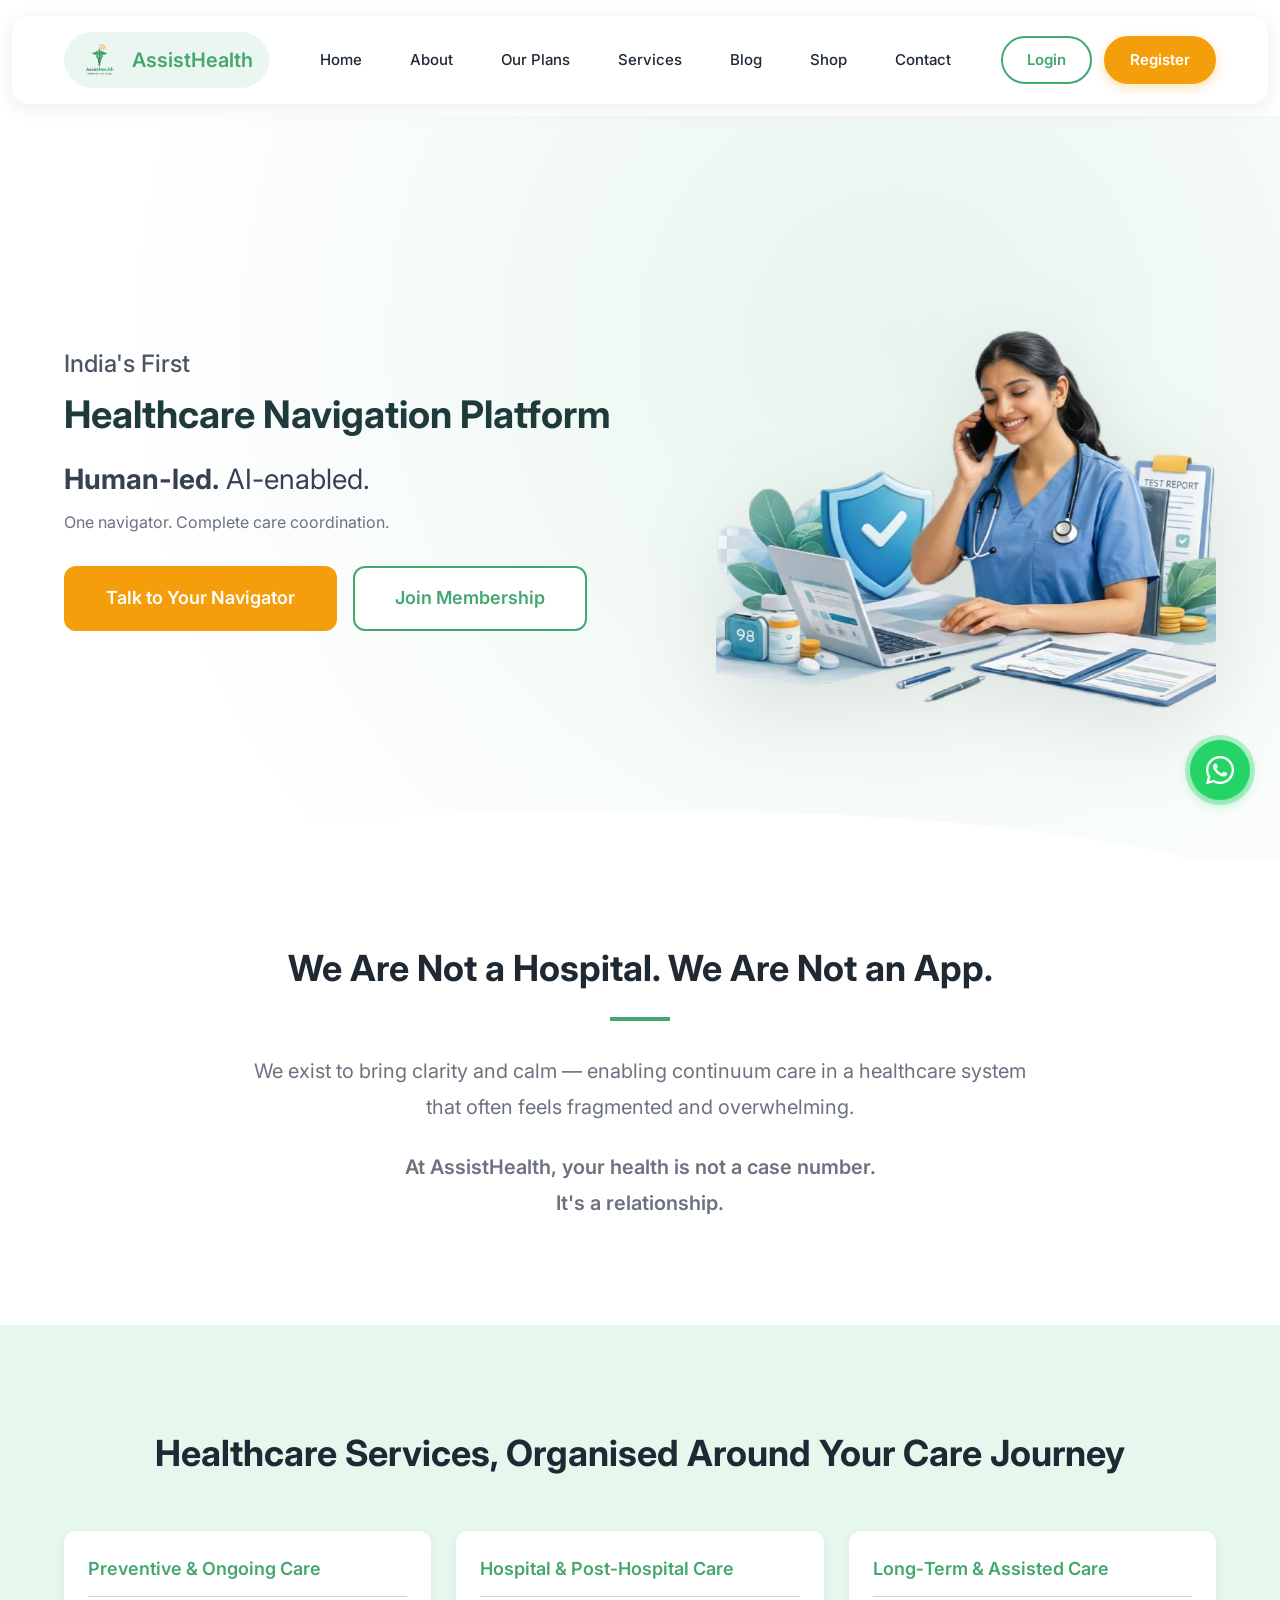
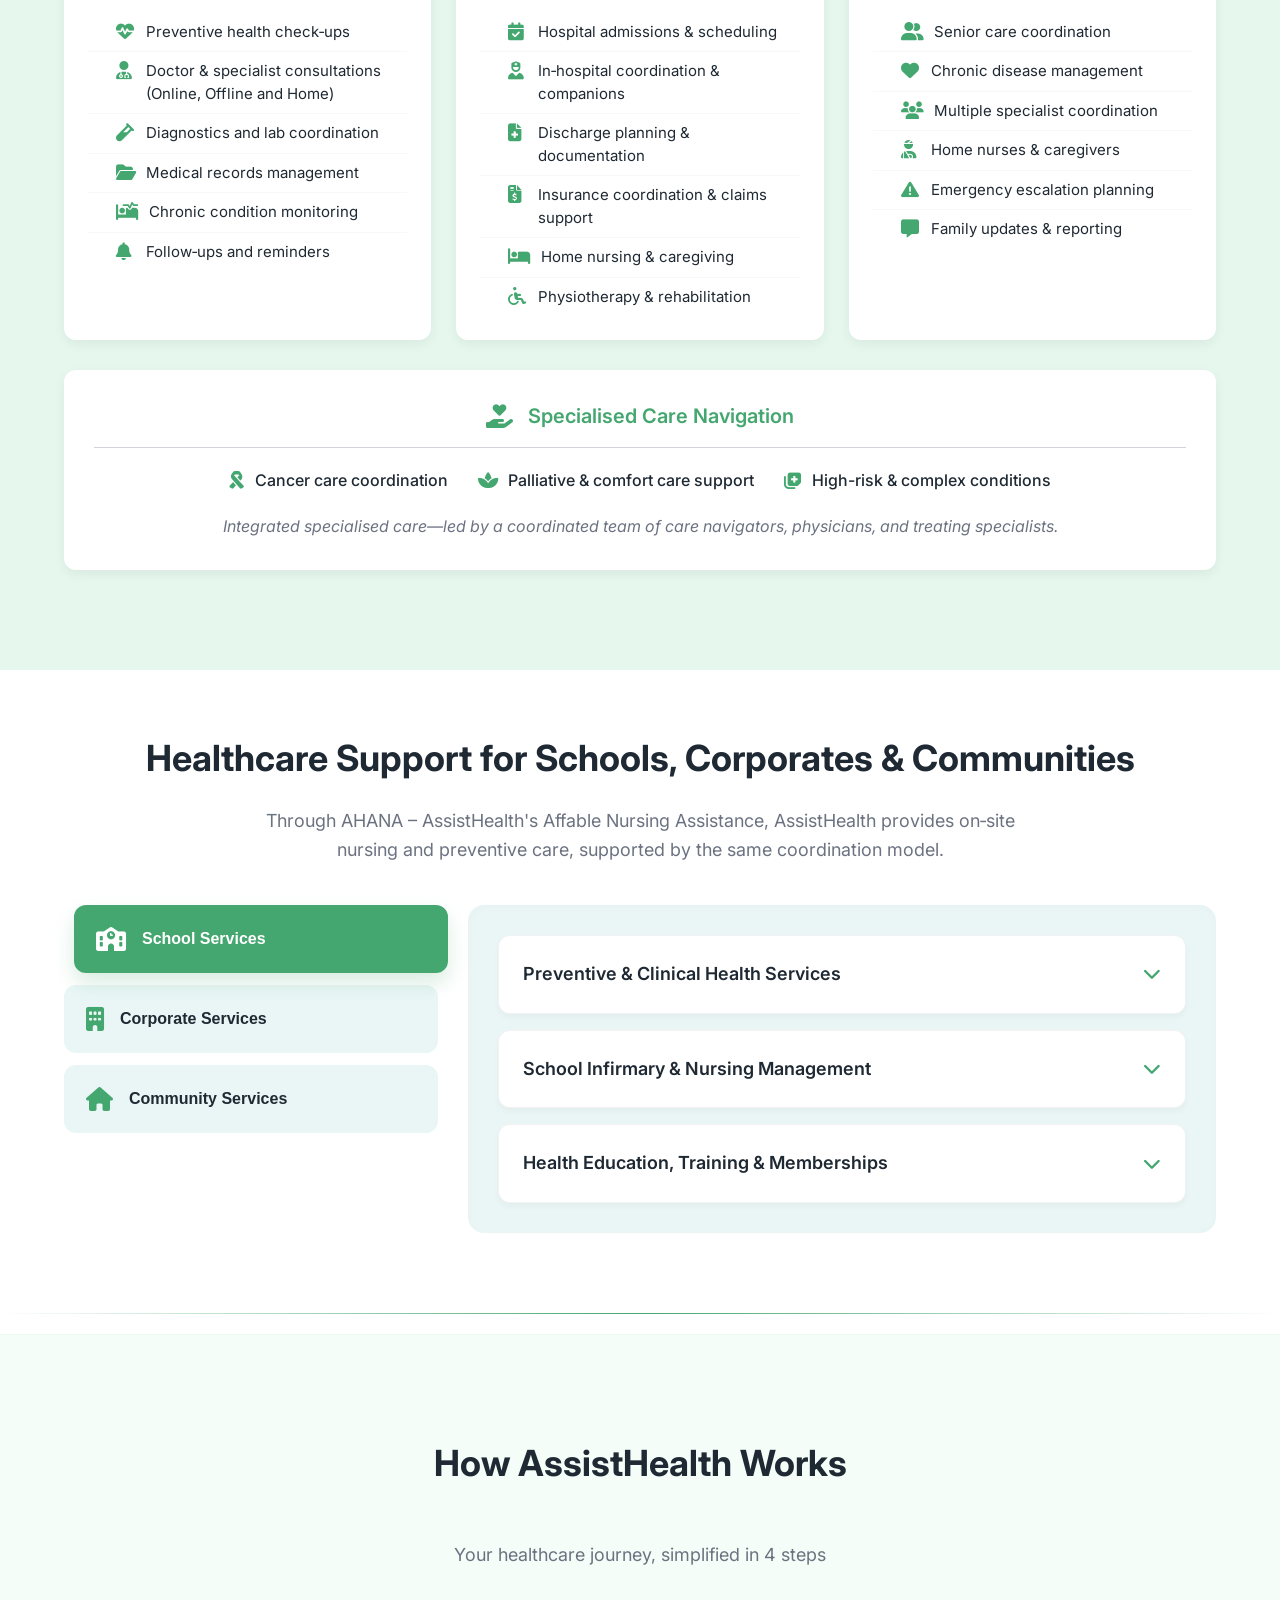
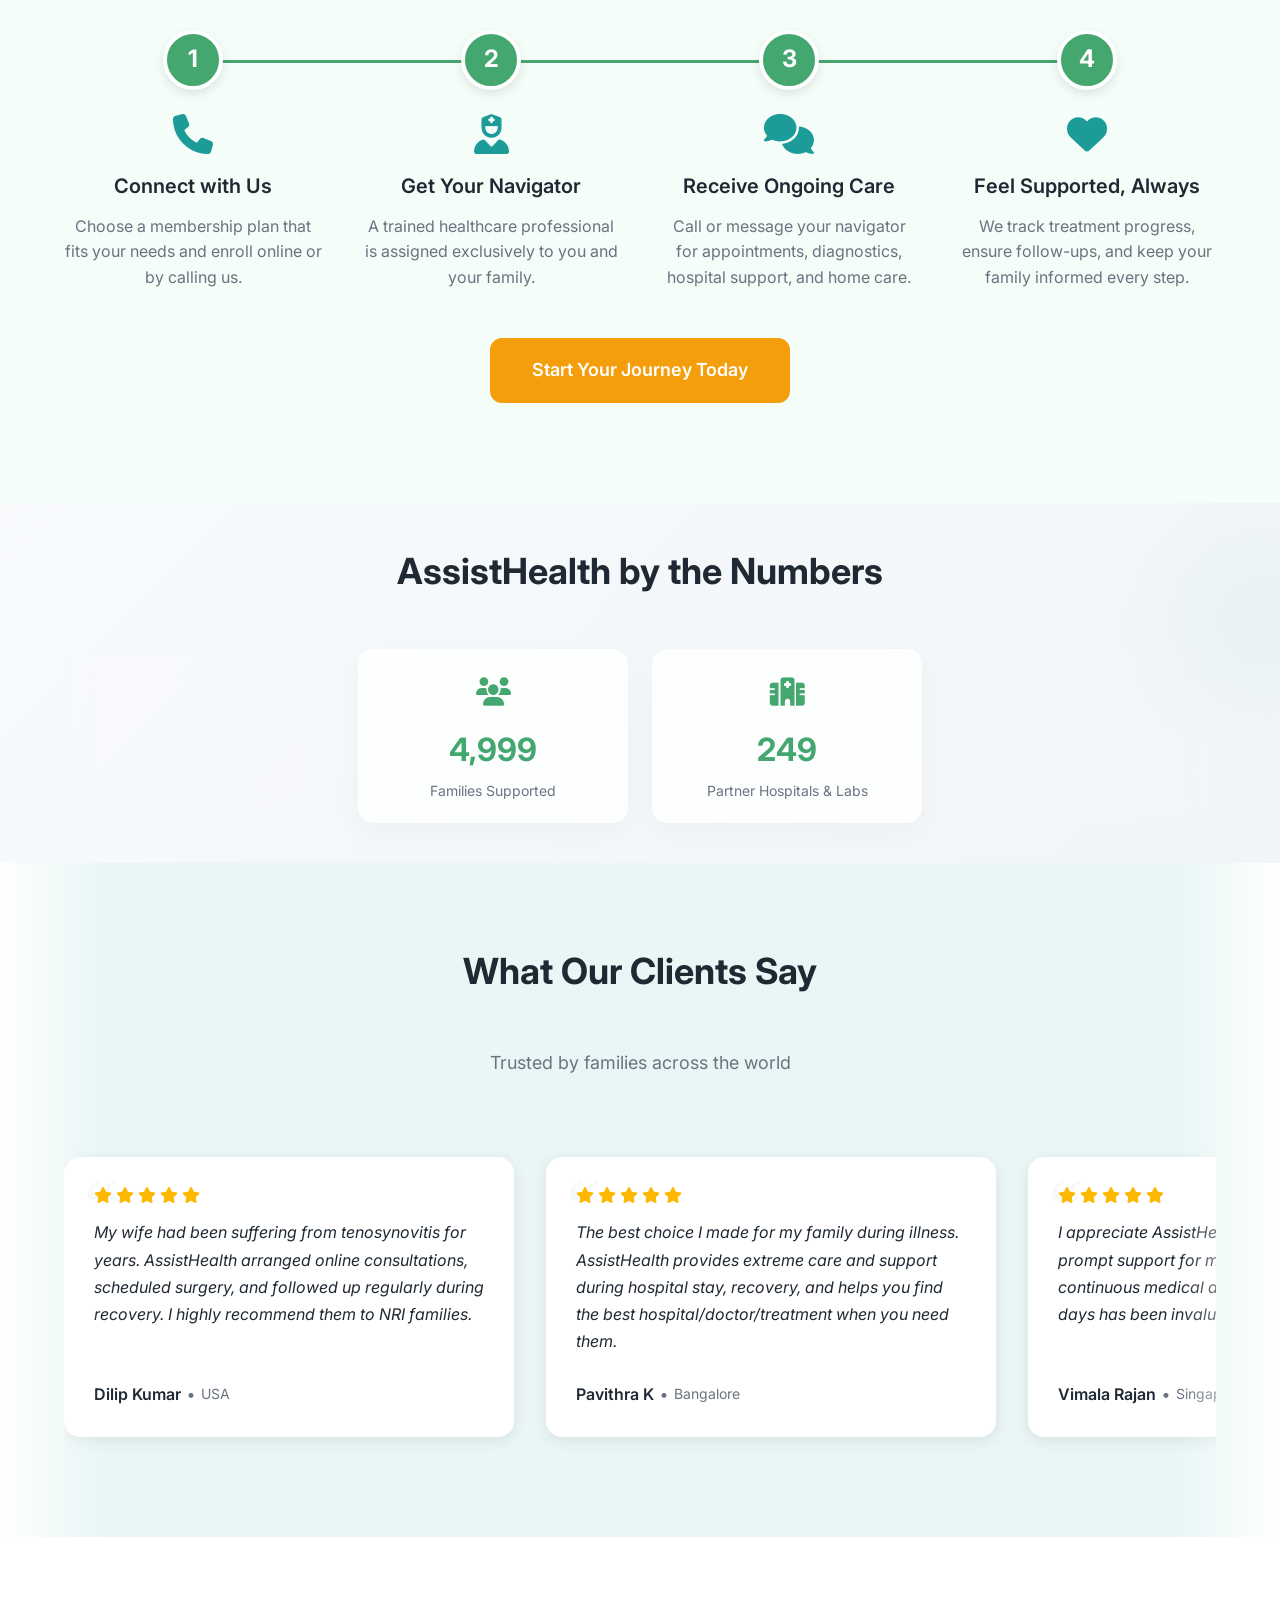
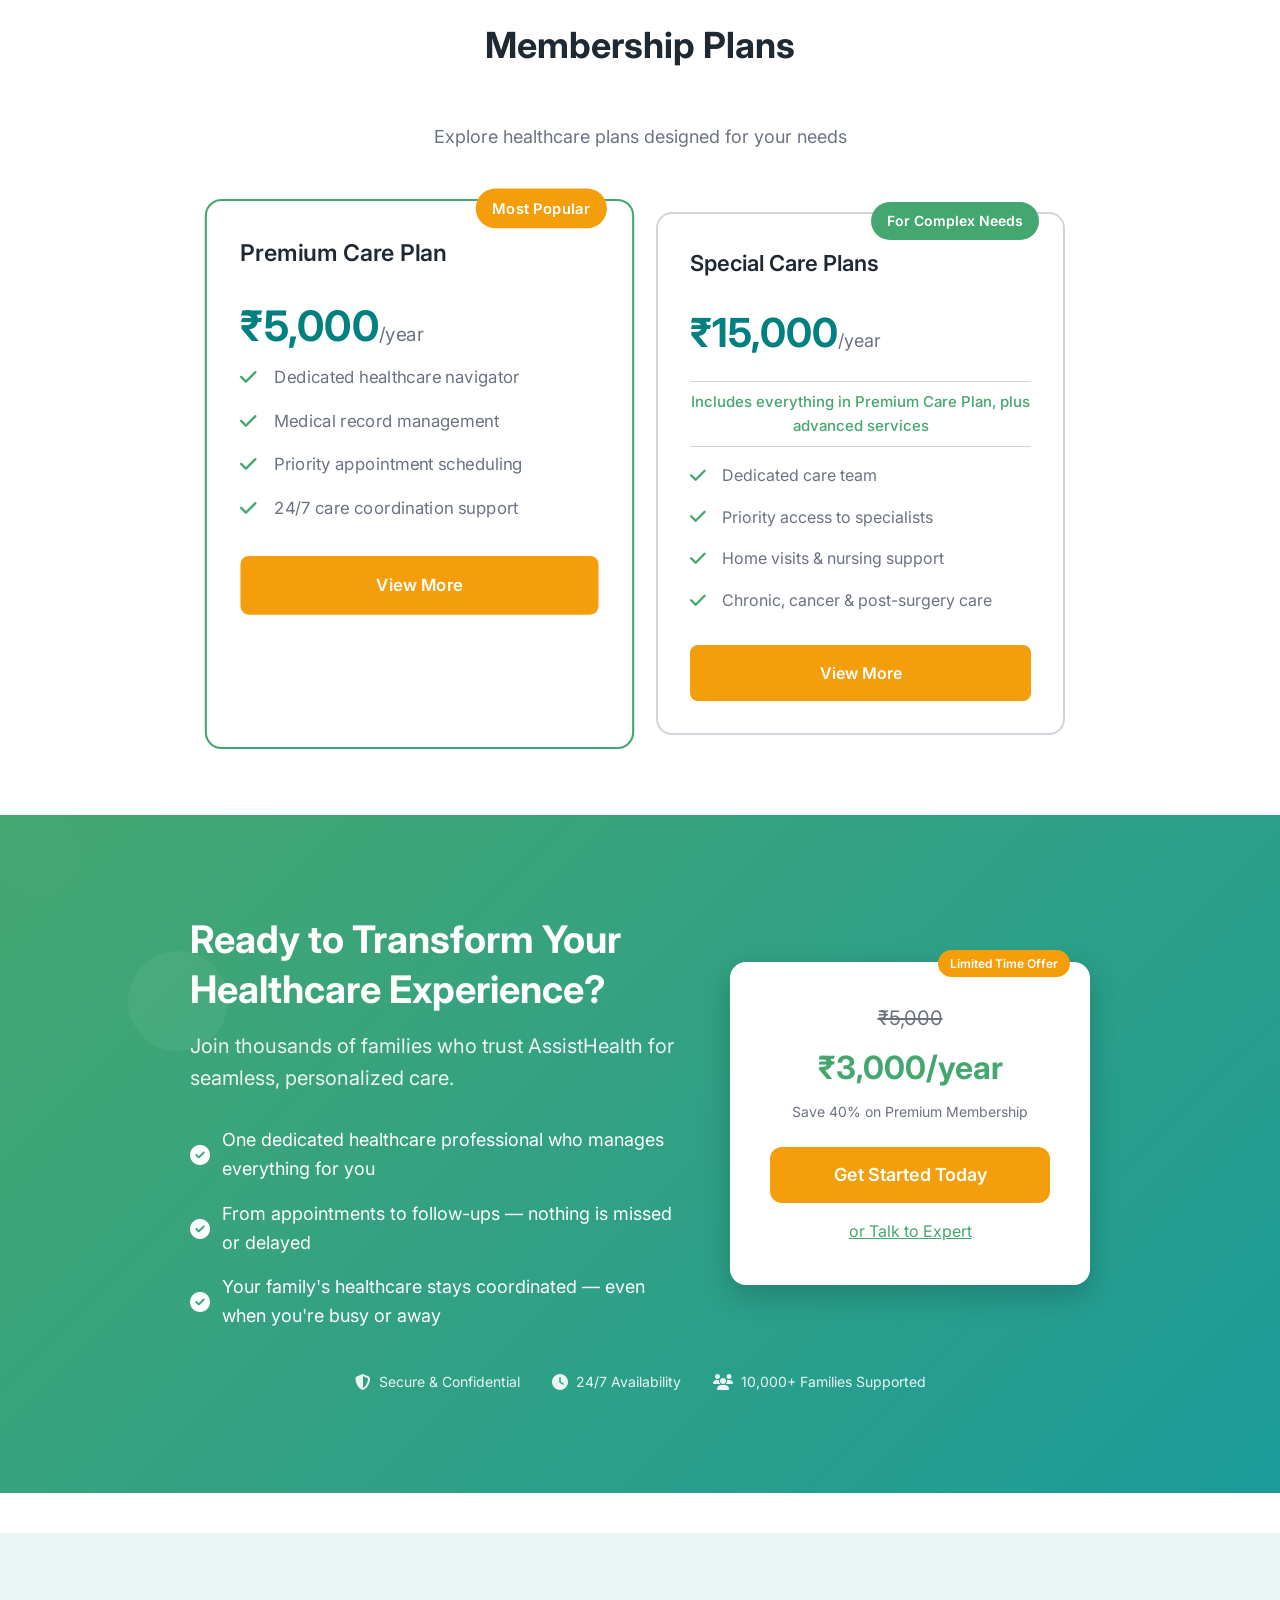
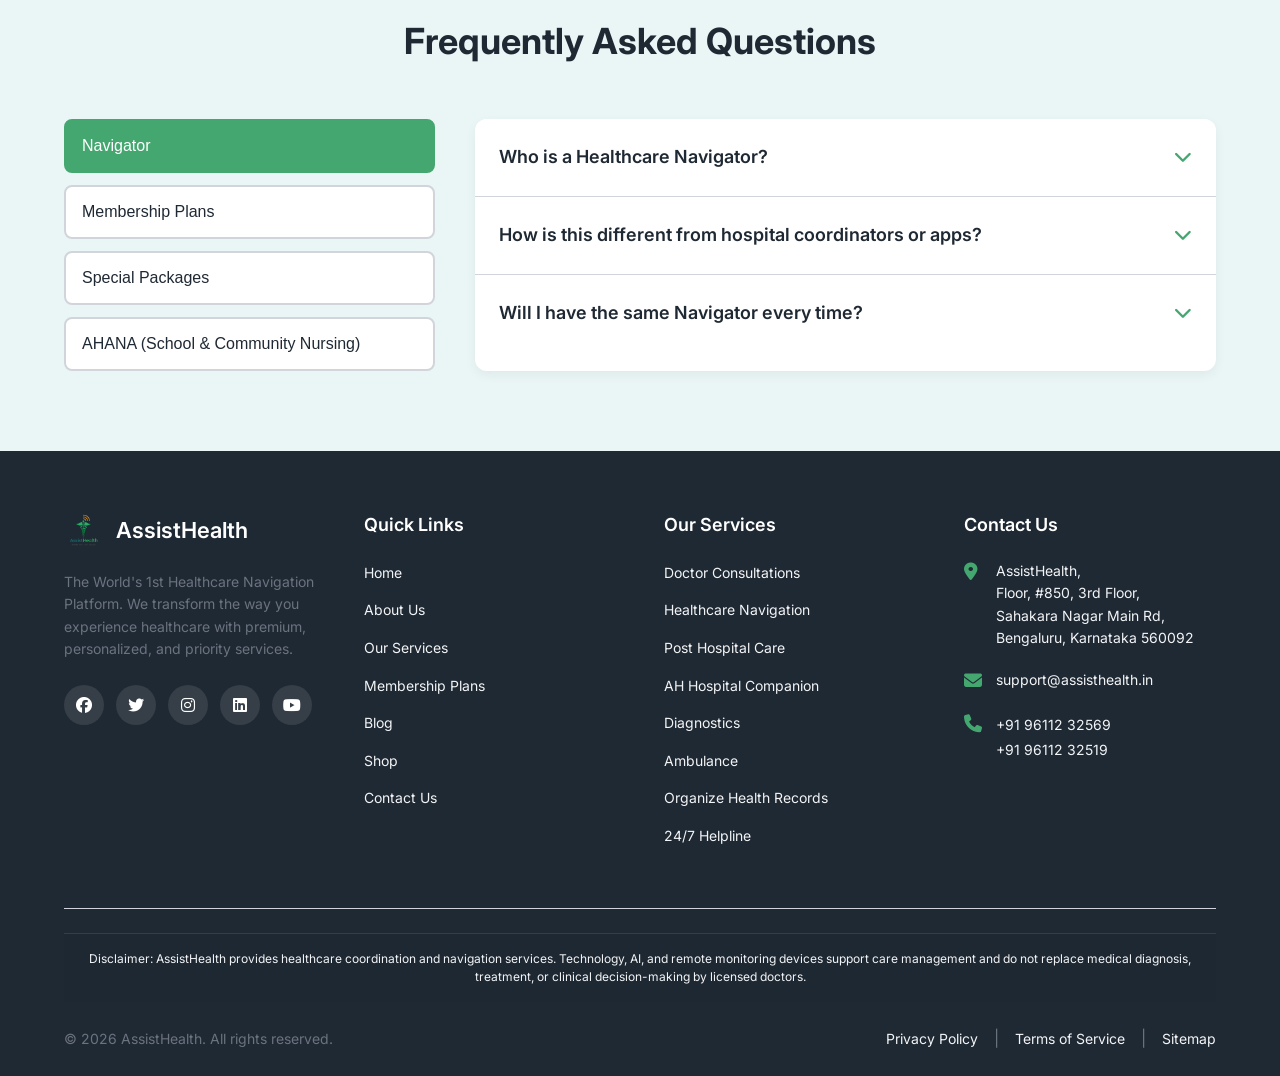
==== commit 960af469: "update specialized care navigation description" ====
--- a/index.html
+++ b/index.html
@@ -152,7 +152,8 @@
                         <li><i class="fas fa-spa"></i> Palliative & comfort care support</li>
                         <li><i class="fas fa-notes-medical"></i> High-risk & complex conditions</li>
                     </ul>
-                    <p class="service-row-footer">Dedicated care navigators for complex medical journeys</p>
+                    <p class="service-row-footer">Integrated specialised care—led by a coordinated team of care
+                        navigators, physicians, and treating specialists.</p>
                 </div>
             </div>
         </div>
